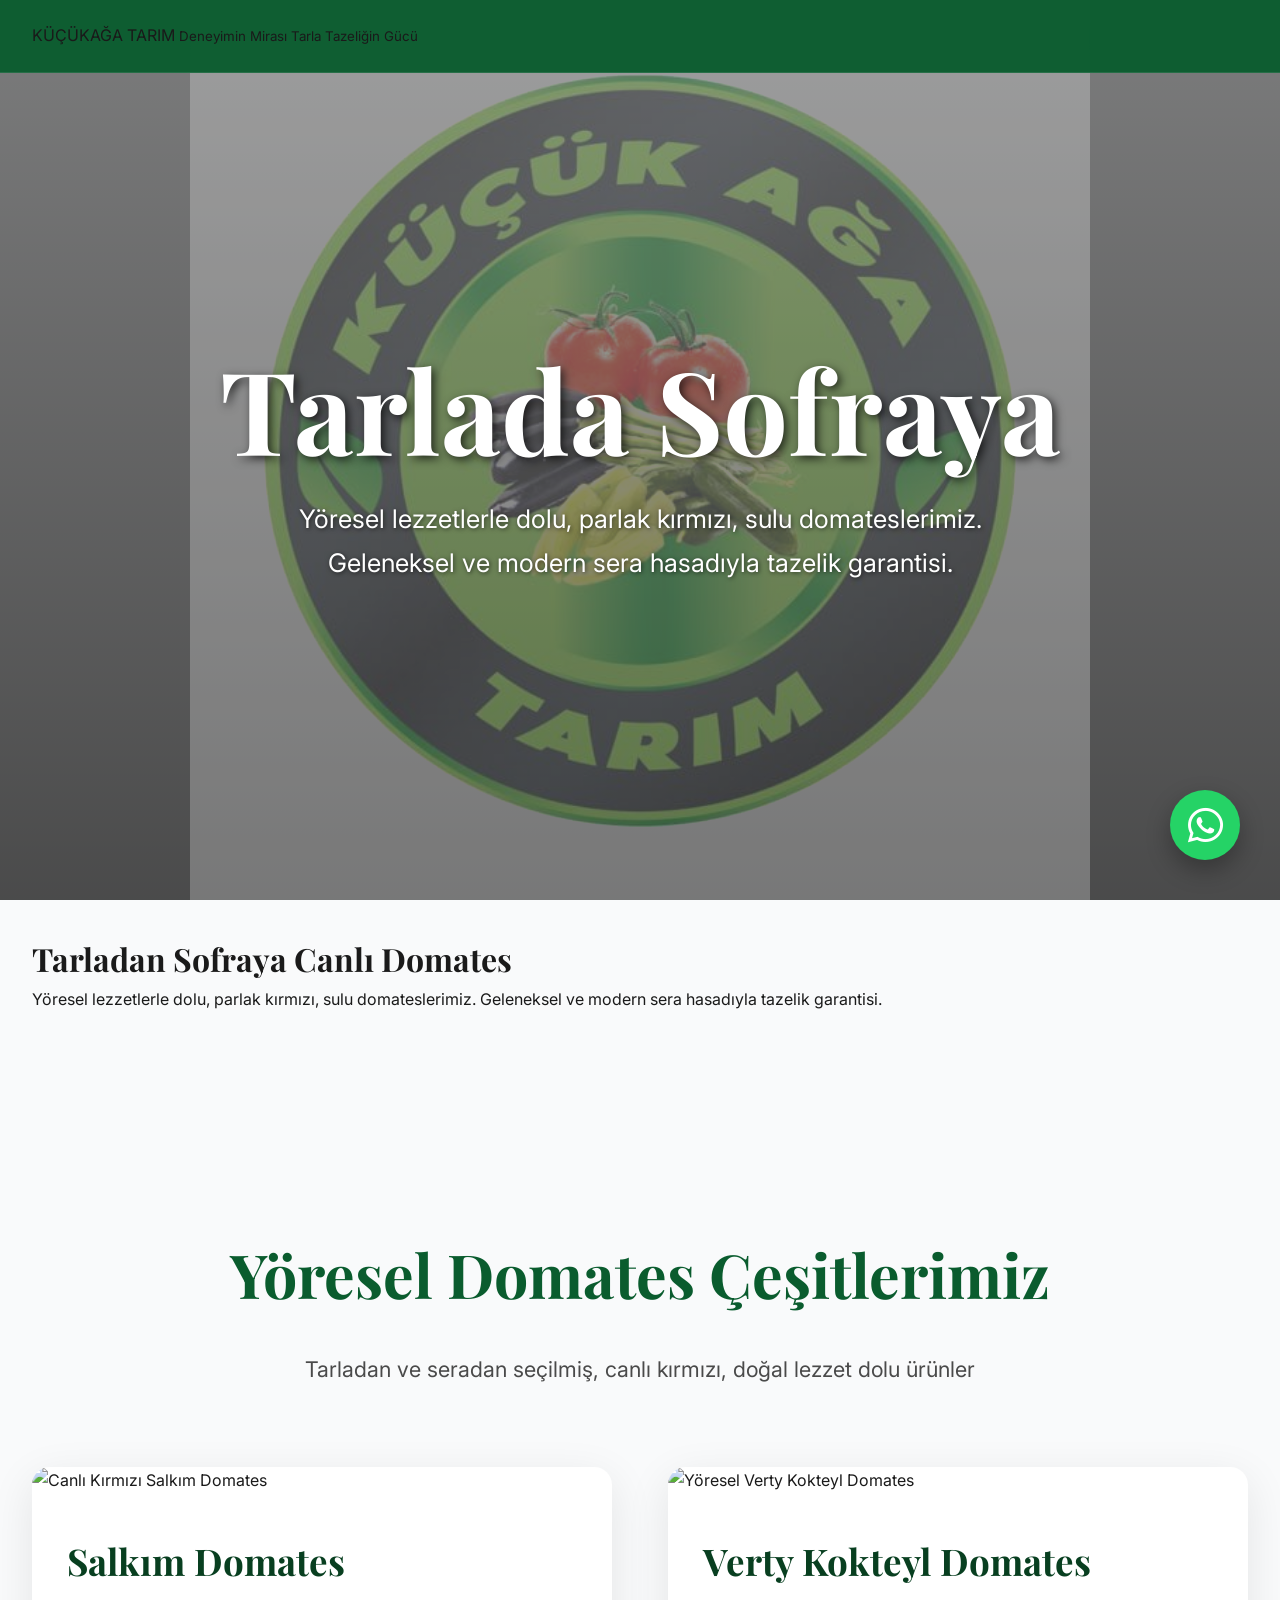
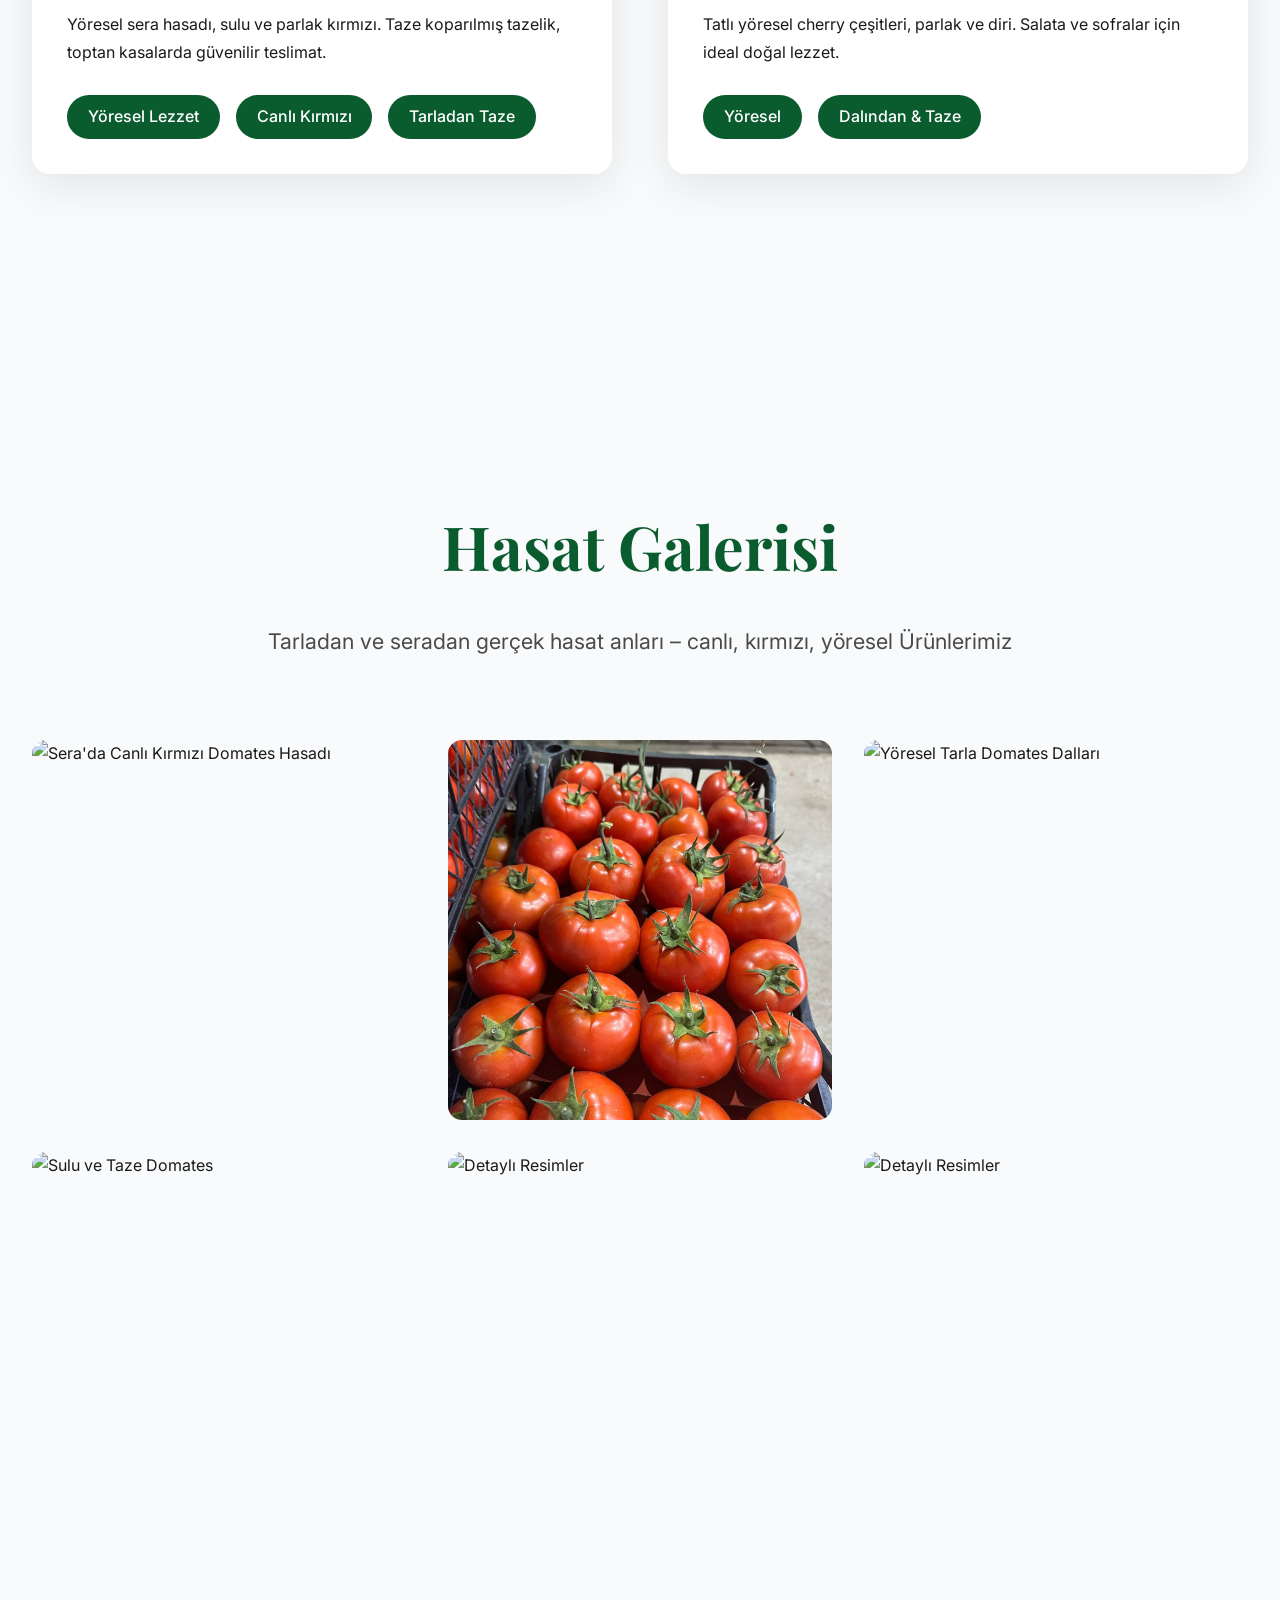
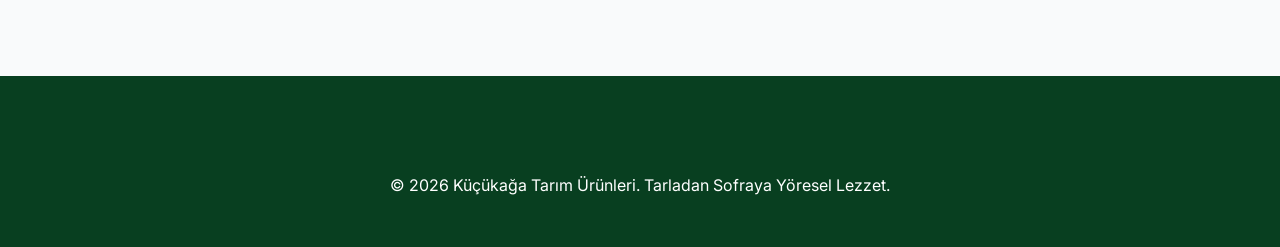
==== index.html @ 5d6b1002 "202603180215" ====
<!doctype html>
<html lang="tr">
<head>
  <meta charset="utf-8" />
  <meta name="viewport" content="width=device-width, initial-scale=1" />
  <title>Küçükağa Tarım | Yöresel Taze Domates & Sera Ürünleri</title>
  <meta name="description" content="Küçükağa Tarım: Tarladan ve seradan taze, canlı kırmızı domatesler. Yöresel lezzet, doğal üretim." />
  
  <meta property="og:title" content="Küçükağa Tarım | Tarladan Sofraya Canlı Domatesler" />
  <meta property="og:description" content="Yöresel sera domatesleri – en taze, en kırmızı, en doğal." />
  <meta property="og:type" content="website" />
  <meta property="og:url" content="https://kucukagatarim.com/" />
  
  <link rel="preconnect" href="https://fonts.googleapis.com">
  <link rel="preconnect" href="https://fonts.gstatic.com" crossorigin>
  <link href="https://fonts.googleapis.com/css2?family=Inter:wght@300;400;500;600;700&family=Playfair+Display:wght@700&display=swap" rel="stylesheet">
  
  <style>.hero {
  position: relative;          /* Logo'yu konumlandırmak için önemli */
  min-height: 80vh;            /* Ekranın büyük kısmını kaplasın */
  background: linear-gradient(rgba(0,0,0,0.4), rgba(0,0,0,0.6)), #f0f0f0; /* Hafif karartma */
  color: white;
  text-align: center;
  display: flex;
  align-items: center;
  justify-content: center;
  overflow: hidden;
}

.hero-bg-logo {
  position: absolute;
  inset: 0;                    /* Tüm alanı kaplasın */
  z-index: 1;                  /* Metnin arkasında kalsın */
}

.hero-bg-logo img {
  width: 100%;
  height: 100%;
  object-fit: contain;         /* Logo bozulmasın, tam sığsın */
  opacity: 0.25;               /* Yarı şeffaf – metin okunsun */
  filter: brightness(1.2) contrast(1.1); /* Hafif canlandırabilirsin */
  pointer-events: none;        /* Tıklanmasın */
}

.hero-content {
  position: relative;          /* Metin logo'nun önünde olsun */
  z-index: 2;                  /* Logo'dan önde */
  max-width: 900px;
  padding: 2rem;
}

.hero h1 {
  font-size: 4.5rem;
  margin-bottom: 1rem;
  text-shadow: 3px 3px 10px rgba(0,0,0,0.7);
  line-height: 1.1;
}

.hero p {
  font-size: 1.6rem;
  max-width: 700px;
  margin: 0 auto;
  text-shadow: 1px 1px 4px rgba(0,0,0,0.6);
}

/* Mobil için küçültme */
@media (max-width: 768px) {
  .hero h1 {
    font-size: 3rem;
  }
  .hero p {
    font-size: 1.3rem;
  }
  .hero-bg-logo img {
    opacity: 0.35;             /* Mobilde biraz daha belirgin olabilir */
  }
}
    :root {
      --primary-green: #0a5c2e;
      --dark-green: #083f20;
      --accent-red: #c62828;
      --text-dark: #1a1a1a;
      --text-light: #4a4a4a;
      --bg-light: #f9fafb;
      --white: #ffffff;
    }
    * { margin:0; padding:0; box-sizing:border-box; }
    body {
      font-family: 'Inter', sans-serif;
      color: var(--text-dark);
      background: var(--bg-light);
      line-height: 1.7;
    }
    h1, h2, h3 { font-family: 'Playfair Display', serif; font-weight: 700; }
    .container { max-width: 1400px; margin: 0 auto; padding: 0 2rem; }

    header {
      position: fixed;
      top: 0; left: 0; right: 0;
      z-index: 1000;
      background: rgba(10,92,46,0.96);
      backdrop-filter: blur(12px);
      padding: 1.4rem 0;
      border-bottom: 1px solid rgba(255,255,255,0.1);
    }
    .header-inner { display: flex; justify-content: space-between; align-items: center; }
    .logo-text { color: white; font-size: 1.9rem; letter-spacing: -0.5px; }
    .logo-text small { display: block; font-size: 0.95rem; opacity: 0.9; margin-top: 0.3rem; }

    .hero {
      position: relative;
      min-height: 100vh;
      background: linear-gradient(rgba(0,0,0,0.5), rgba(0,0,0,0.7)), url('assets/data.png') center/cover no-repeat fixed;
      color: white;
      display: flex;
      align-items: center;
    }
    .hero-content { max-width: 850px; padding: 2rem 0; }
    .hero h1 { font-size: clamp(4.5rem, 9vw, 8rem); line-height: 1.05; margin-bottom: 1.8rem; }
    .hero .lead { font-size: 1.55rem; max-width: 680px; opacity: 0.92; margin-bottom: 3rem; }

    .logo-hero {
      position: absolute;
      top: 15%;
      left: 5%;
      width: 300px;
      z-index: 5;
      transform: rotate(-5deg);
      filter: drop-shadow(0 20px 50px rgba(0,0,0,0.65));
    }
    .logo-hero img { width: 100%; height: auto; border-radius: 50%; border: 6px solid rgba(255,255,255,0.3); }

    section { padding: 11rem 0 9rem; }
    .section-title { text-align: center; font-size: 3.8rem; color: var(--primary-green); margin-bottom: 1.6rem; }
    .section-subtitle { text-align: center; font-size: 1.35rem; color: var(--text-light); max-width: 750px; margin: 0 auto 5rem; }

    .products-grid {
      display: grid;
      grid-template-columns: repeat(auto-fit, minmax(400px, 1fr));
      gap: 3.5rem;
    }
    .product-card {
      background: white;
      border-radius: 18px;
      overflow: hidden;
      box-shadow: 0 12px 45px rgba(0,0,0,0.09);
      transition: all 0.4s ease;
    }
    .product-card:hover { transform: translateY(-14px); box-shadow: 0 28px 70px rgba(10,92,46,0.2); }
    .product-card img { width: 100%; height: 340px; object-fit: cover; }
    .card-content { padding: 2.2rem; }
    .card-content h3 { font-size: 2.3rem; color: var(--dark-green); margin-bottom: 1.2rem; }
    .tags { display: flex; flex-wrap: wrap; gap: 1rem; margin-top: 1.8rem; }
    .tag {
      background: var(--primary-green);
      color: white;
      padding: 0.55rem 1.3rem;
      border-radius: 50px;
      font-size: 1rem;
      font-weight: 500;
    }

    .gallery-grid {
      display: grid;
      grid-template-columns: repeat(auto-fit, minmax(360px, 1fr));
      gap: 2rem;
    }
    .gallery-grid img {
      width: 100%;
      height: 380px;
      object-fit: cover;
      border-radius: 14px;
      transition: transform 0.5s ease;
    }
    .gallery-grid img:hover { transform: scale(1.06); }

    /* WhatsApp Floating Button */
    .whatsapp-float {
      position: fixed;
      width: 70px;
      height: 70px;
      bottom: 40px;
      right: 40px;
      background: #25D366;
      color: #FFF;
      border-radius: 50%;
      text-align: center;
      font-size: 40px;
      box-shadow: 0 10px 25px rgba(0,0,0,0.3);
      z-index: 9999;
      transition: all 0.3s;
      text-decoration: none;
    }
    .whatsapp-float:hover { background: #20b858; transform: scale(1.1); }
    .whatsapp-float i { line-height: 70px; }

    footer {
      background: var(--dark-green);
      color: white;
      padding: 6rem 0 3rem;
      text-align: center;
    }

    @media (max-width: 1024px) {
      .hero h1 { font-size: 5.5rem; }
      .logo-hero { top: 12%; left: 50%; transform: translateX(-50%) rotate(-3deg); width: 240px; }
      .whatsapp-float { width: 60px; height: 60px; bottom: 30px; right: 30px; font-size: 35px; }
      .whatsapp-float i { line-height: 60px; }
    }
  </style>
  <link rel="stylesheet" href="https://cdnjs.cloudflare.com/ajax/libs/font-awesome/6.5.0/css/all.min.css" />
</head>
<body>

  <header>
    <div class="container header-inner">
      <div class="logo.jpeg">
        KÜÇÜKAĞA TARIM
        <small>Deneyimin Mirası Tarla Tazeliğin Gücü</small>
      </div>
    </div>
  </header>

  <main>
    <section class="hero">
      
       <div class="hero-bg-logo">
    <img src="logo.jpeg" alt="Küçük Ağa Tarım Logo Arka Plan">
  </div>

  <div class="hero-content container">
<h1>Tarlada Sofraya </h1>
    <p>Yöresel lezzetlerle dolu, parlak kırmızı, sulu domateslerimiz. Geleneksel ve modern sera hasadıyla tazelik garantisi.</p>
  </div>
</section>
      <div class="container">
        <div class="hero-content">
          <h1>Tarladan Sofraya Canlı Domates</h1>
          <p class="lead">Yöresel lezzetlerle dolu, parlak kırmızı, sulu domateslerimiz. Geleneksel ve modern sera hasadıyla tazelik garantisi.</p>
        </div>
      </div>
    </section>

    <section id="urunler">
      <div class="container">
        <h2 class="section-title">Yöresel Domates Çeşitlerimiz</h2>
        <p class="section-subtitle">Tarladan ve seradan seçilmiş, canlı kırmızı, doğal lezzet dolu ürünler</p>

        <div class="products-grid">
          <div class="product-card">
            <img src="ssalkım.png" alt="Canlı Kırmızı Salkım Domates">
            <div class="card-content">
              <h3>Salkım Domates</h3>
              <p>Yöresel sera hasadı, sulu ve parlak kırmızı. Taze koparılmış tazelik, toptan kasalarda güvenilir teslimat.</p>
              <div class="tags">
                <span class="tag">Yöresel Lezzet</span>
                <span class="tag">Canlı Kırmızı</span>
                <span class="tag">Tarladan Taze</span>
              </div>
            </div>
          </div>

          <div class="product-card">
            <img src="verti.png" alt="Yöresel Verty Kokteyl Domates">
            <div class="card-content">
              <h3>Verty Kokteyl Domates</h3>
              <p>Tatlı yöresel cherry çeşitleri, parlak ve diri. Salata ve sofralar için ideal doğal lezzet.</p>
              <div class="tags">
                <span class="tag"> Yöresel</span>
                <span class="tag"> Dalından & Taze</span>
              </div>
            </div>
          </div>
        </div>
      </div>
    </section>
    <section id="galeri">
      <div class="container">
        <h2 class="section-title">Hasat Galerisi</h2>
        <p class="section-subtitle">Tarladan ve seradan gerçek hasat anları – canlı, kırmızı, yöresel Ürünlerimiz</p>

        <div class="gallery-grid">
          <img src="salkım.png" alt="Sera'da Canlı Kırmızı Domates Hasadı" loading="lazy">
          <img src="biff.jpeg" alt="Parlak Kırmızı Domates Yakın Çekim" loading="lazy">
          <img src="sbiber.png" alt="Yöresel Tarla Domates Dalları" loading="lazy">
          <img src="tsalkım.png" alt="Sulu ve Taze Domates" loading="lazy">
		<img src="data.png" alt= " Detaylı Resimler " loading="lazy"> 
		<img src="bif.png" alt= " Detaylı Resimler " loading="lazy"> 	
        </div>
      </div>
    </section>
  </main>

  <footer>
    <div class="container">
      <p>© <span id="year"></span> Küçükağa Tarım Ürünleri. Tarladan Sofraya Yöresel Lezzet.</p>
    </div>
  </footer>

  <!-- WhatsApp Floating Button - Tek iletişim yolu -->
  <a href="https://wa.me/905422525226" class="whatsapp-float" target="_blank" aria-label="WhatsApp ile iletişime geçin">
    <i class="fab fa-whatsapp"></i>
  </a>

  <script>
    document.getElementById("year").textContent = new Date().getFullYear();
  </script>
</body>
</html>
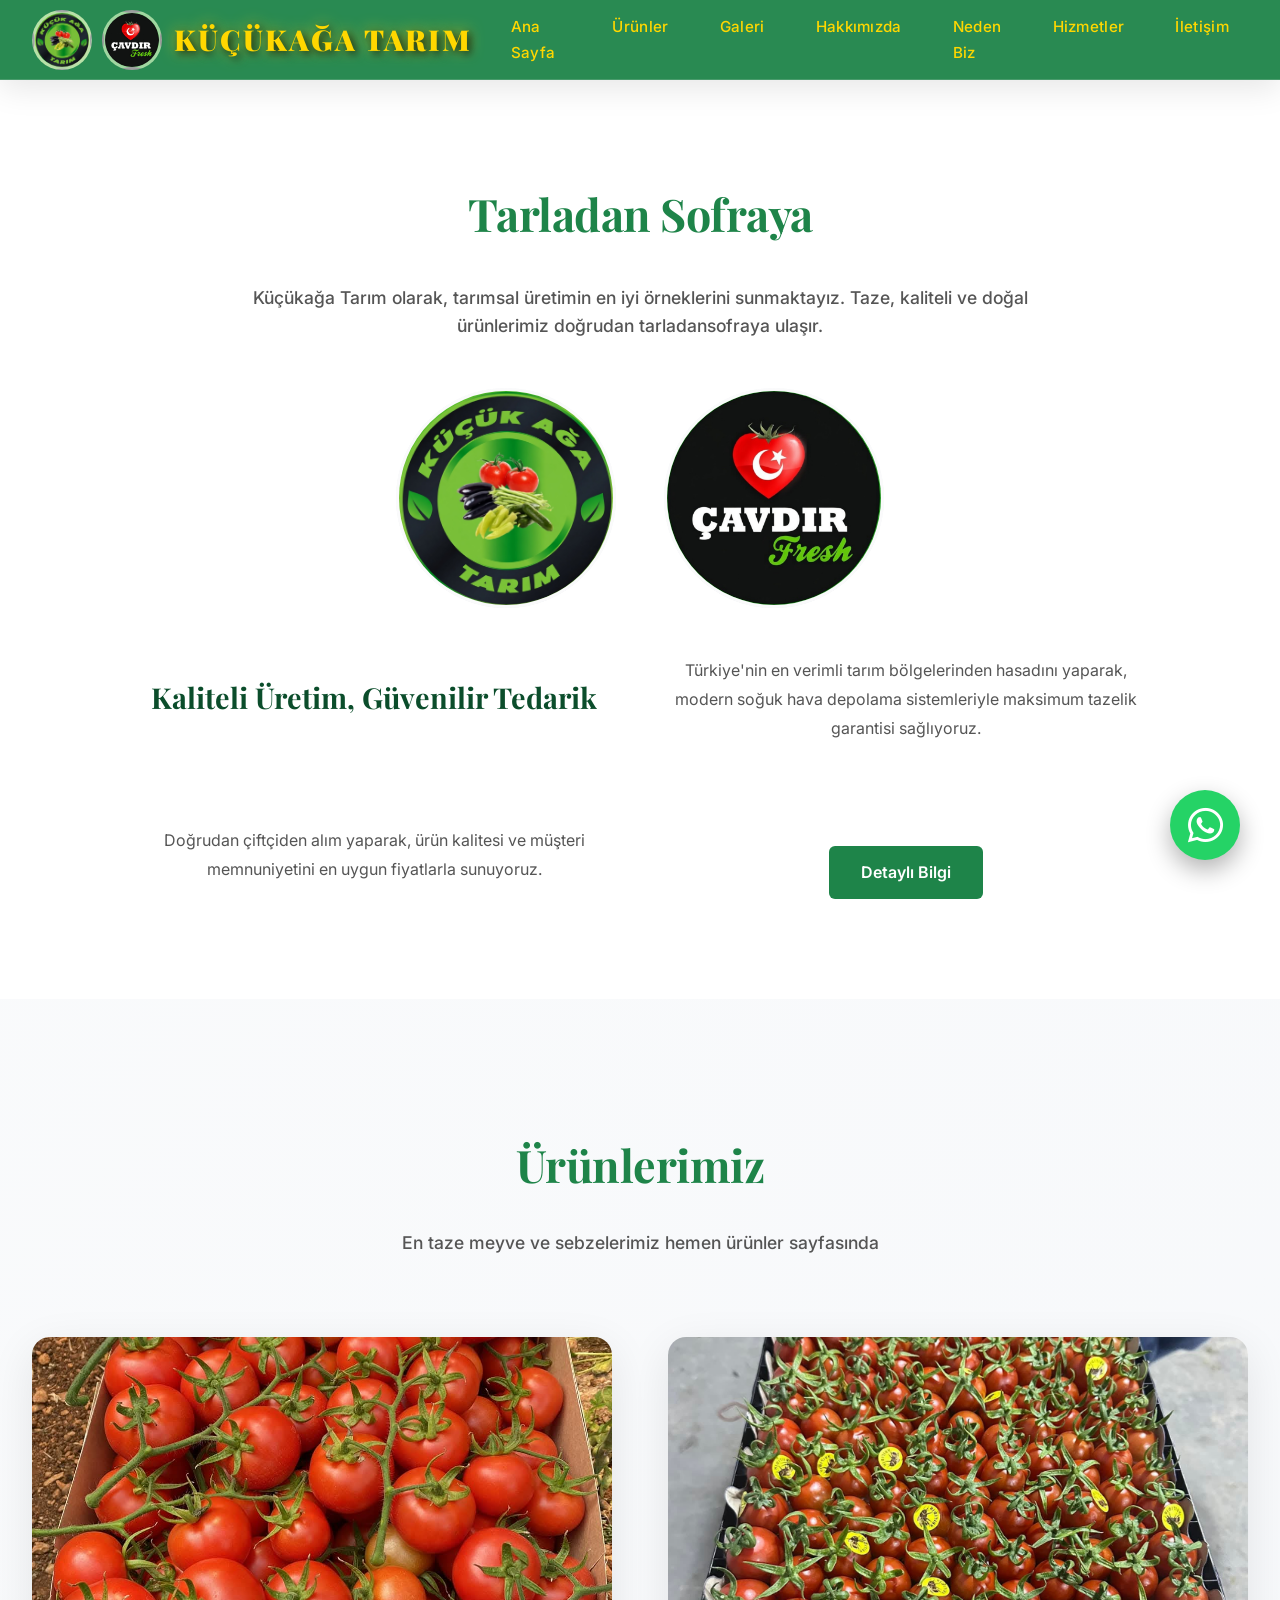
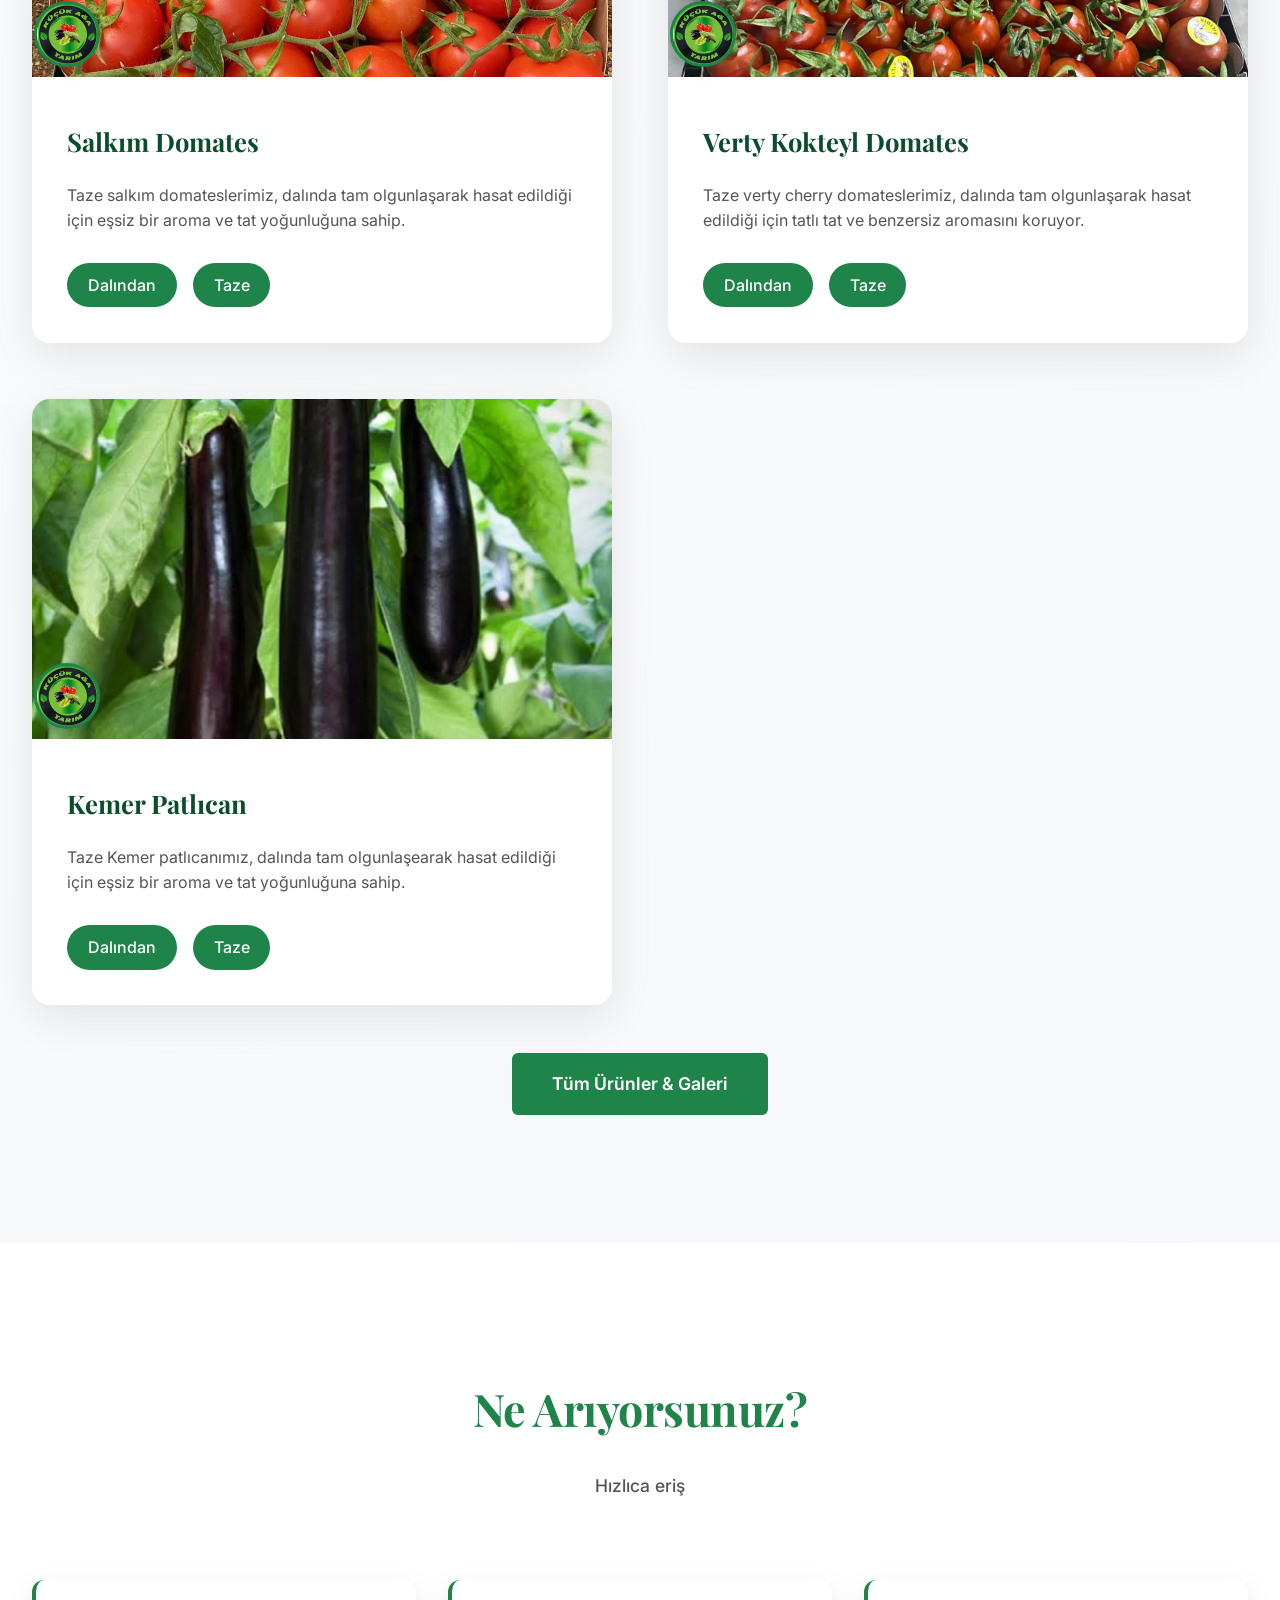
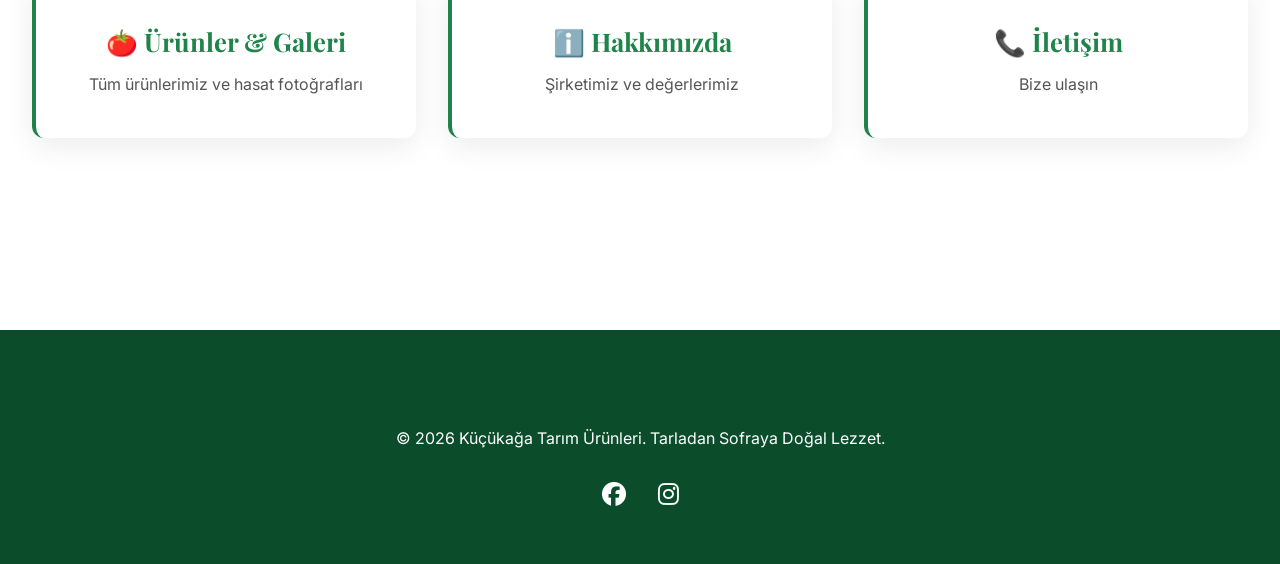
==== commit cb3c9b09: "Sitenin güncel halini yükle (bilgisayardaki C:\repo\kucukaga) Co-Authored-By: Claude Opus 5.5 <norep" ====
--- a/index.html
+++ b/index.html
@@ -1,309 +1,1290 @@
-<!doctype html>
-<html lang="tr">
-<head>
-  <meta charset="utf-8" />
-  <meta name="viewport" content="width=device-width, initial-scale=1" />
-  <title>Küçükağa Tarım | Yöresel Taze Domates & Sera Ürünleri</title>
-  <meta name="description" content="Küçükağa Tarım: Tarladan ve seradan taze, canlı kırmızı domatesler. Yöresel lezzet, doğal üretim." />
-  
-  <meta property="og:title" content="Küçükağa Tarım | Tarladan Sofraya Canlı Domatesler" />
-  <meta property="og:description" content="Yöresel sera domatesleri – en taze, en kırmızı, en doğal." />
-  <meta property="og:type" content="website" />
-  <meta property="og:url" content="https://kucukagatarim.com/" />
-  
-  <link rel="preconnect" href="https://fonts.googleapis.com">
-  <link rel="preconnect" href="https://fonts.gstatic.com" crossorigin>
-  <link href="https://fonts.googleapis.com/css2?family=Inter:wght@300;400;500;600;700&family=Playfair+Display:wght@700&display=swap" rel="stylesheet">
-  
-  <style>.hero {
-  position: relative;          /* Logo'yu konumlandırmak için önemli */
-  min-height: 80vh;            /* Ekranın büyük kısmını kaplasın */
-  background: linear-gradient(rgba(0,0,0,0.4), rgba(0,0,0,0.6)), #f0f0f0; /* Hafif karartma */
-  color: white;
-  text-align: center;
-  display: flex;
-  align-items: center;
-  justify-content: center;
-  overflow: hidden;
-}
-
-.hero-bg-logo {
-  position: absolute;
-  inset: 0;                    /* Tüm alanı kaplasın */
-  z-index: 1;                  /* Metnin arkasında kalsın */
-}
-
-.hero-bg-logo img {
-  width: 100%;
-  height: 100%;
-  object-fit: contain;         /* Logo bozulmasın, tam sığsın */
-  opacity: 0.25;               /* Yarı şeffaf – metin okunsun */
-  filter: brightness(1.2) contrast(1.1); /* Hafif canlandırabilirsin */
-  pointer-events: none;        /* Tıklanmasın */
-}
-
-.hero-content {
-  position: relative;          /* Metin logo'nun önünde olsun */
-  z-index: 2;                  /* Logo'dan önde */
-  max-width: 900px;
-  padding: 2rem;
-}
-
-.hero h1 {
-  font-size: 4.5rem;
-  margin-bottom: 1rem;
-  text-shadow: 3px 3px 10px rgba(0,0,0,0.7);
-  line-height: 1.1;
-}
-
-.hero p {
-  font-size: 1.6rem;
-  max-width: 700px;
-  margin: 0 auto;
-  text-shadow: 1px 1px 4px rgba(0,0,0,0.6);
-}
-
-/* Mobil için küçültme */
-@media (max-width: 768px) {
-  .hero h1 {
-    font-size: 3rem;
-  }
-  .hero p {
-    font-size: 1.3rem;
-  }
-  .hero-bg-logo img {
-    opacity: 0.35;             /* Mobilde biraz daha belirgin olabilir */
-  }
-}
-    :root {
-      --primary-green: #0a5c2e;
-      --dark-green: #083f20;
-      --accent-red: #c62828;
-      --text-dark: #1a1a1a;
-      --text-light: #4a4a4a;
-      --bg-light: #f9fafb;
-      --white: #ffffff;
-    }
-    * { margin:0; padding:0; box-sizing:border-box; }
-    body {
-      font-family: 'Inter', sans-serif;
-      color: var(--text-dark);
-      background: var(--bg-light);
-      line-height: 1.7;
-    }
-    h1, h2, h3 { font-family: 'Playfair Display', serif; font-weight: 700; }
-    .container { max-width: 1400px; margin: 0 auto; padding: 0 2rem; }
-
-    header {
-      position: fixed;
-      top: 0; left: 0; right: 0;
-      z-index: 1000;
-      background: rgba(10,92,46,0.96);
-      backdrop-filter: blur(12px);
-      padding: 1.4rem 0;
-      border-bottom: 1px solid rgba(255,255,255,0.1);
-    }
-    .header-inner { display: flex; justify-content: space-between; align-items: center; }
-    .logo-text { color: white; font-size: 1.9rem; letter-spacing: -0.5px; }
-    .logo-text small { display: block; font-size: 0.95rem; opacity: 0.9; margin-top: 0.3rem; }
-
-    .hero {
-      position: relative;
-      min-height: 100vh;
-      background: linear-gradient(rgba(0,0,0,0.5), rgba(0,0,0,0.7)), url('assets/data.png') center/cover no-repeat fixed;
-      color: white;
-      display: flex;
-      align-items: center;
-    }
-    .hero-content { max-width: 850px; padding: 2rem 0; }
-    .hero h1 { font-size: clamp(4.5rem, 9vw, 8rem); line-height: 1.05; margin-bottom: 1.8rem; }
-    .hero .lead { font-size: 1.55rem; max-width: 680px; opacity: 0.92; margin-bottom: 3rem; }
-
-    .logo-hero {
-      position: absolute;
-      top: 15%;
-      left: 5%;
-      width: 300px;
-      z-index: 5;
-      transform: rotate(-5deg);
-      filter: drop-shadow(0 20px 50px rgba(0,0,0,0.65));
-    }
-    .logo-hero img { width: 100%; height: auto; border-radius: 50%; border: 6px solid rgba(255,255,255,0.3); }
-
-    section { padding: 11rem 0 9rem; }
-    .section-title { text-align: center; font-size: 3.8rem; color: var(--primary-green); margin-bottom: 1.6rem; }
-    .section-subtitle { text-align: center; font-size: 1.35rem; color: var(--text-light); max-width: 750px; margin: 0 auto 5rem; }
-
-    .products-grid {
-      display: grid;
-      grid-template-columns: repeat(auto-fit, minmax(400px, 1fr));
-      gap: 3.5rem;
-    }
-    .product-card {
-      background: white;
-      border-radius: 18px;
-      overflow: hidden;
-      box-shadow: 0 12px 45px rgba(0,0,0,0.09);
-      transition: all 0.4s ease;
-    }
-    .product-card:hover { transform: translateY(-14px); box-shadow: 0 28px 70px rgba(10,92,46,0.2); }
-    .product-card img { width: 100%; height: 340px; object-fit: cover; }
-    .card-content { padding: 2.2rem; }
-    .card-content h3 { font-size: 2.3rem; color: var(--dark-green); margin-bottom: 1.2rem; }
-    .tags { display: flex; flex-wrap: wrap; gap: 1rem; margin-top: 1.8rem; }
-    .tag {
-      background: var(--primary-green);
-      color: white;
-      padding: 0.55rem 1.3rem;
-      border-radius: 50px;
-      font-size: 1rem;
-      font-weight: 500;
-    }
-
-    .gallery-grid {
-      display: grid;
-      grid-template-columns: repeat(auto-fit, minmax(360px, 1fr));
-      gap: 2rem;
-    }
-    .gallery-grid img {
-      width: 100%;
-      height: 380px;
-      object-fit: cover;
-      border-radius: 14px;
-      transition: transform 0.5s ease;
-    }
-    .gallery-grid img:hover { transform: scale(1.06); }
-
-    /* WhatsApp Floating Button */
-    .whatsapp-float {
-      position: fixed;
-      width: 70px;
-      height: 70px;
-      bottom: 40px;
-      right: 40px;
-      background: #25D366;
-      color: #FFF;
-      border-radius: 50%;
-      text-align: center;
-      font-size: 40px;
-      box-shadow: 0 10px 25px rgba(0,0,0,0.3);
-      z-index: 9999;
-      transition: all 0.3s;
-      text-decoration: none;
-    }
-    .whatsapp-float:hover { background: #20b858; transform: scale(1.1); }
-    .whatsapp-float i { line-height: 70px; }
-
-    footer {
-      background: var(--dark-green);
-      color: white;
-      padding: 6rem 0 3rem;
-      text-align: center;
-    }
-
-    @media (max-width: 1024px) {
-      .hero h1 { font-size: 5.5rem; }
-      .logo-hero { top: 12%; left: 50%; transform: translateX(-50%) rotate(-3deg); width: 240px; }
-      .whatsapp-float { width: 60px; height: 60px; bottom: 30px; right: 30px; font-size: 35px; }
-      .whatsapp-float i { line-height: 60px; }
-    }
-  </style>
-  <link rel="stylesheet" href="https://cdnjs.cloudflare.com/ajax/libs/font-awesome/6.5.0/css/all.min.css" />
-</head>
-<body>
-
-  <header>
-    <div class="container header-inner">
-      <div class="logo.jpeg">
-        KÜÇÜKAĞA TARIM
-        <small>Deneyimin Mirası Tarla Tazeliğin Gücü</small>
-      </div>
-    </div>
-  </header>
-
-  <main>
-    <section class="hero">
-      
-       <div class="hero-bg-logo">
-    <img src="logo.jpeg" alt="Küçük Ağa Tarım Logo Arka Plan">
-  </div>
-
-  <div class="hero-content container">
-<h1>Tarlada Sofraya </h1>
-    <p>Yöresel lezzetlerle dolu, parlak kırmızı, sulu domateslerimiz. Geleneksel ve modern sera hasadıyla tazelik garantisi.</p>
-  </div>
-</section>
-      <div class="container">
-        <div class="hero-content">
-          <h1>Tarladan Sofraya Canlı Domates</h1>
-          <p class="lead">Yöresel lezzetlerle dolu, parlak kırmızı, sulu domateslerimiz. Geleneksel ve modern sera hasadıyla tazelik garantisi.</p>
-        </div>
-      </div>
-    </section>
-
-    <section id="urunler">
-      <div class="container">
-        <h2 class="section-title">Yöresel Domates Çeşitlerimiz</h2>
-        <p class="section-subtitle">Tarladan ve seradan seçilmiş, canlı kırmızı, doğal lezzet dolu ürünler</p>
-
-        <div class="products-grid">
-          <div class="product-card">
-            <img src="ssalkım.png" alt="Canlı Kırmızı Salkım Domates">
-            <div class="card-content">
-              <h3>Salkım Domates</h3>
-              <p>Yöresel sera hasadı, sulu ve parlak kırmızı. Taze koparılmış tazelik, toptan kasalarda güvenilir teslimat.</p>
-              <div class="tags">
-                <span class="tag">Yöresel Lezzet</span>
-                <span class="tag">Canlı Kırmızı</span>
-                <span class="tag">Tarladan Taze</span>
-              </div>
-            </div>
-          </div>
-
-          <div class="product-card">
-            <img src="verti.png" alt="Yöresel Verty Kokteyl Domates">
-            <div class="card-content">
-              <h3>Verty Kokteyl Domates</h3>
-              <p>Tatlı yöresel cherry çeşitleri, parlak ve diri. Salata ve sofralar için ideal doğal lezzet.</p>
-              <div class="tags">
-                <span class="tag"> Yöresel</span>
-                <span class="tag"> Dalından & Taze</span>
-              </div>
-            </div>
-          </div>
-        </div>
-      </div>
-    </section>
-    <section id="galeri">
-      <div class="container">
-        <h2 class="section-title">Hasat Galerisi</h2>
-        <p class="section-subtitle">Tarladan ve seradan gerçek hasat anları – canlı, kırmızı, yöresel Ürünlerimiz</p>
-
-        <div class="gallery-grid">
-          <img src="salkım.png" alt="Sera'da Canlı Kırmızı Domates Hasadı" loading="lazy">
-          <img src="biff.jpeg" alt="Parlak Kırmızı Domates Yakın Çekim" loading="lazy">
-          <img src="sbiber.png" alt="Yöresel Tarla Domates Dalları" loading="lazy">
-          <img src="tsalkım.png" alt="Sulu ve Taze Domates" loading="lazy">
-		<img src="data.png" alt= " Detaylı Resimler " loading="lazy"> 
-		<img src="bif.png" alt= " Detaylı Resimler " loading="lazy"> 	
-        </div>
-      </div>
-    </section>
-  </main>
-
-  <footer>
-    <div class="container">
-      <p>© <span id="year"></span> Küçükağa Tarım Ürünleri. Tarladan Sofraya Yöresel Lezzet.</p>
-    </div>
-  </footer>
-
-  <!-- WhatsApp Floating Button - Tek iletişim yolu -->
-  <a href="https://wa.me/905422525226" class="whatsapp-float" target="_blank" aria-label="WhatsApp ile iletişime geçin">
-    <i class="fab fa-whatsapp"></i>
-  </a>
-
-  <script>
-    document.getElementById("year").textContent = new Date().getFullYear();
-  </script>
-</body>
+<!doctype html>
+<html lang="tr">
+<head>
+  <meta charset="utf-8" />
+  <meta name="viewport" content="width=device-width, initial-scale=1" />
+  <title>Küçükağa Tarım | Yöresel Taze Domates & Sera Ürünleri</title>
+  <meta name="description" content="Küçükağa Tarım: Tarladan ve seradan taze, canlı kırmızı domatesler. Yöresel lezzet, doğal üretim." />
+  
+  <meta property="og:title" content="Küçükağa Tarım | Tarladan Sofraya Canlı Domatesler" />
+  <meta property="og:description" content="Yöresel sera domatesleri – en taze, en kırmızı, en doğal." />
+  <meta property="og:type" content="website" />
+  <meta property="og:url" content="https://kucukagatarim.com/" />
+  <link rel="canonical" href="https://kucukagatarim.com/" />
+  <link rel="icon" href="logo.ico" type="image/x-icon">
+  <link rel="icon" href="logo.png" type="image/png" sizes="192x192">
+  <link rel="icon" href="logo.png" type="image/png" sizes="any">
+  <link rel="shortcut icon" href="logo.ico" type="image/x-icon">
+  <link rel="apple-touch-icon" href="logo.png">
+  <meta name="msapplication-TileImage" content="logo.png">
+  <meta name="theme-color" content="#1e8449">
+  <meta http-equiv="Content-Security-Policy" content="upgrade-insecure-requests" />
+  
+  <script type="application/ld+json">
+  {
+    "@context": "https://schema.org",
+    "@type": "Organization",
+    "name": "Küçükağa Tarım",
+    "url": "https://kucukagatarim.com/",
+    "logo": "https://kucukagatarim.com/logo.jpeg",
+    "description": "Tarladan sofraya yöresel taze domates ve sera ürünleri",
+    "contact": {
+      "@type": "ContactPoint",
+      "telephone": "+90-542-252-52-26",
+      "contactType": "Customer Service"
+    }
+  }
+  </script>
+  
+  <link rel="preconnect" href="https://fonts.googleapis.com">
+  <link rel="preconnect" href="https://fonts.gstatic.com" crossorigin>
+  <link href="https://fonts.googleapis.com/css2?family=Inter:wght@300;400;500;600;700&family=Playfair+Display:wght@700&display=swap" rel="stylesheet">
+  <link rel="stylesheet" href="https://cdnjs.cloudflare.com/ajax/libs/font-awesome/6.4.0/css/all.min.css">
+  
+  <style>.hero {
+  position: relative;          /* Logo'yu konumlandırmak için önemli */
+  min-height: 80vh;            /* Ekranın büyük kısmını kaplasın */
+  background: linear-gradient(rgba(0,0,0,0.4), rgba(0,0,0,0.6)), #f0f0f0; /* Hafif karartma */
+  color: white;
+  text-align: center;
+  display: flex;
+  align-items: center;
+  justify-content: center;
+  overflow: hidden;
+}
+
+
+
+.hero h1 {
+  font-size: 4.5rem;
+  margin-bottom: 1rem;
+  text-shadow: 3px 3px 10px rgba(0,0,0,0.7);
+  line-height: 1.1;
+}
+
+.hero p {
+  font-size: 1.6rem;
+  max-width: 700px;
+  margin: 0 auto;
+  text-shadow: 1px 1px 4px rgba(0,0,0,0.6);
+}
+
+/* Mobil için küçültme */
+@media (max-width: 768px) {
+  .hero h1 {
+    font-size: 2.2rem;
+  }
+  .hero p {
+    font-size: 1rem;
+  }
+  .hero-bg-logo img {
+    opacity: 0.35;
+  }
+}
+    :root {
+      --primary-green: #1e8449;
+      --dark-green: #0b4d2b;
+      --accent-red: #d32f2f;
+      --accent-orange: #e67e22;
+      --text-dark: #1a1a1a;
+      --text-light: #555555;
+      --bg-light: #fafbfc;
+      --bg-secondary: #f5f7fa;
+      --white: #ffffff;
+      --border-color: #e0e7ff;
+      --shadow-sm: 0 2px 8px rgba(0,0,0,0.08);
+      --shadow-md: 0 4px 16px rgba(0,0,0,0.1);
+      --transition: all 0.3s cubic-bezier(0.4, 0, 0.2, 1);
+    }
+    * { margin:0; padding:0; box-sizing:border-box; }
+    html, body { width: 100%; max-width: 100%; overflow-x: hidden; }
+    body {
+      font-family: 'Inter', sans-serif;
+      color: var(--text-dark);
+      background: linear-gradient(135deg, #fafbfc 0%, #f5f7fa 100%);
+      line-height: 1.7;
+      padding-top: 80px;
+      font-size: 16px;
+    }
+    h1, h2, h3 { font-family: 'Playfair Display', serif; font-weight: 700; }
+    p { font-size: 1rem; line-height: 1.6; }
+    .container { max-width: 1400px; margin: 0 auto; padding: 0 2rem; width: 100%; }
+
+    header {
+      position: fixed;
+      top: 0; left: 0; right: 0;
+      z-index: 1000;
+      background: rgba(30, 132, 73, 0.95);
+      backdrop-filter: blur(20px) saturate(180%);
+      padding: 0.5rem 0;
+      border-bottom: 1px solid rgba(255,255,255,0.15);
+      box-shadow: 0 8px 32px rgba(0,0,0,0.1);
+      height: 80px;
+      display: flex;
+      align-items: center;
+    }
+    .header-inner { 
+      display: flex; 
+      justify-content: space-between;
+      align-items: center;
+      gap: 1.2rem;
+      flex-direction: row;
+      flex-wrap: nowrap;
+      position: relative;
+    }
+    .header-top {
+      display: flex;
+      align-items: center;
+      gap: 2rem;
+      width: 100%;
+    }
+    .logos-container {
+      display: flex;
+      align-items: center;
+      gap: 0.8rem;
+    }
+    .logo-text { 
+      color: white; 
+      font-size: 1.9rem; 
+      letter-spacing: -0.5px;
+      display: flex;
+      align-items: center;
+      gap: 1rem;
+    }
+    .header-logo {
+      width: 60px;
+      height: 60px;
+      border-radius: 50%;
+      border: 3px solid rgba(250,251,252,0.6);
+      background-size: cover;
+      background-position: center;
+      flex-shrink: 0;
+      background-color: #fafbfc;
+      padding: 3px;
+      margin: 0;
+      overflow: hidden;
+    }
+    .logo-text-content { display: flex; flex-direction: column; }
+    .logo-text small { display: block; font-size: 0.9rem; opacity: 0.92; margin-top: 0.35rem; font-weight: 500; letter-spacing: 0.3px; }
+    .header-tagline { color: white; font-size: 1.8rem; font-weight: 700; letter-spacing: 0.5px; flex: 1; text-align: center; }
+
+    .cavdir-logo { display: none; }
+    .cavdir-text { display: none; }
+
+    .nav-menu {
+      display: flex;
+      gap: 0.8rem;
+      list-style: none;
+      justify-content: flex-end;
+      margin: 0;
+      background: transparent;
+      padding: 0;
+      position: fixed;
+      left: -100%;
+      top: 70px;
+      width: 70%;
+      max-width: 280px;
+      max-height: 80vh;
+      flex-direction: column; 
+      transition: left 0.3s ease;
+      z-index: 999;
+      box-shadow: 2px 0 15px rgba(0, 0, 0, 0.3);
+      overflow-y: auto;
+      background: rgba(10, 92, 46, 0.98);
+      backdrop-filter: blur(12px);
+      padding-top: 0.5rem;
+      gap: 0;
+    }
+    .nav-menu.open {
+      left: 0;
+    }
+    .menu-backdrop {
+      position: fixed;
+      top: 0;
+      left: 0;
+      right: 0;
+      bottom: 0;
+      background: rgba(0, 0, 0, 0);
+      opacity: 0;
+      visibility: hidden;
+      transition: opacity 0.3s ease, visibility 0.3s ease;
+      z-index: 998;
+      pointer-events: none;
+    }
+    .menu-backdrop.active {
+      background: rgba(0, 0, 0, 0.5);
+      opacity: 1;
+      visibility: visible;
+      pointer-events: auto;
+    }
+    .nav-menu a {
+      color: #FFD700;
+      text-decoration: none;
+      font-size: 0.95rem;
+      font-weight: 500;
+      transition: all 0.3s ease;
+      padding: 0.5rem 1.2rem;
+      border-radius: 6px;
+      display: block;
+      margin: 0;
+      letter-spacing: 0.3px;
+      border-left: none;
+    }
+    .nav-menu a:hover {
+      background: rgba(255, 215, 0, 0.2);
+      border-left: none;
+      padding-left: 1.2rem;
+      color: white;
+    }
+    .menu-toggle {
+      position: fixed;
+      top: 10px;
+      left: 10px;
+      width: 38px;
+      height: 38px;
+      background: #1e8449;
+      border: 2px solid #FFD700;
+      border-radius: 5px;
+      color: #FFD700;
+      font-size: 20px;
+      cursor: pointer;
+      z-index: 3000;
+      display: none;
+      align-items: center;
+      justify-content: center;
+      transition: all 0.3s ease;
+    }
+    .menu-toggle:hover {
+      transform: scale(1.1);
+      background: #0b4d2b;
+    }
+
+    .header-inner > div:last-child {
+      position: relative;
+      display: flex;
+      align-items: center;
+      gap: 1rem;
+    }
+
+
+
+    .cavdir-logo {
+      display: flex;
+      align-items: center;
+      flex-shrink: 0;
+      margin-left: auto;
+      margin-right: 2rem;
+      gap: 0.8rem;
+    }
+    .cavdir-logo img {
+      height: 75px;
+      width: 75px;
+      border-radius: 50%;
+      box-shadow: 0 2px 10px rgba(0,0,0,0.2);
+      overflow: hidden;
+      object-fit: cover;
+    }
+    .cavdir-text {
+      color: white;
+      font-size: 1.2rem;
+      font-weight: 600;
+      letter-spacing: 0.5px;
+      text-transform: uppercase;
+    }
+
+    .hero {
+      position: relative;
+      min-height: 40vh;
+      background: linear-gradient(rgba(0,0,0,0.3), rgba(0,0,0,0.4)), url('assets/data.png') center/cover no-repeat fixed;
+      color: white;
+      display: flex;
+      align-items: center;
+      justify-content: center;
+    }
+    .hero-content { max-width: 850px; padding: 2rem; display: flex; align-items: center; gap: 3rem; position: relative; z-index: 2; text-align: center; }
+    .hero h1 { font-size: clamp(2.5rem, 5vw, 4.5rem); line-height: 1.05; margin-bottom: 0; font-weight: 800; letter-spacing: -1px; white-space: normal; color: #000; text-shadow: 3px 3px 12px rgba(255,255,255,0.5); display: none; }
+    .hero .lead { display: none; }
+
+    .logo-hero {
+      position: absolute;
+      top: 15%;
+      left: 5%;
+      width: 150px;
+      height: 150px;
+      z-index: 5;
+      transform: rotate(-5deg);
+      filter: drop-shadow(0 20px 50px rgba(0,0,0,0.65));
+      border-radius: 50%;
+      overflow: hidden;
+    }
+    .logo-hero img { width: 100%; height: 100%; border-radius: 50%; border: 6px solid rgba(255,255,255,0.3); overflow: hidden; object-fit: cover; }
+
+    .hero-bg-logo {
+      position: absolute;
+      inset: 0;
+      z-index: 1;
+    }
+    .hero-bg-logo img {
+      width: 100%;
+      height: 100%;
+      object-fit: contain;
+      opacity: 0.85;
+      filter: brightness(1.15) contrast(1.2) saturate(0.95);
+      pointer-events: none;
+    }
+
+    section { padding: 6rem 0 5rem; }
+    .section-title { text-align: center; font-size: 2.8rem; color: var(--primary-green); margin-bottom: 1.6rem; font-weight: 700; letter-spacing: -0.5px; }
+    .section-subtitle { text-align: center; font-size: 1.1rem; color: var(--text-light); max-width: 750px; margin: 0 auto 5rem; font-weight: 500; line-height: 1.6; }
+
+    .products-grid {
+      display: grid;
+      grid-template-columns: repeat(auto-fit, minmax(400px, 1fr));
+      gap: 3.5rem;
+    }
+    .product-card {
+      background: white;
+      border-radius: 18px;
+      overflow: hidden;
+      box-shadow: 0 12px 45px rgba(0,0,0,0.09);
+      transition: all 0.4s ease;
+      position: relative;
+    }
+    .product-card::after {
+      content: '';
+      position: absolute;
+      top: 49%;
+      left: 2px;
+      width: 60px;
+      height: 60px;
+      background-image: url('logo.jpeg');
+      background-size: contain;
+      background-repeat: no-repeat;
+      background-position: center;
+      background-color: rgba(255,255,255,0.95);
+      opacity: 1;
+      border-radius: 50%;
+      border: 3px solid var(--primary-green);
+      z-index: 10;
+      transform: translateY(-50%);
+      box-shadow: 0 4px 12px rgba(10, 92, 46, 0.3);
+      overflow: hidden;
+    }
+    .product-card-logo img {
+      width: 100%;
+      height: 100%;
+      object-fit: cover;
+      border-radius: 50%;
+      overflow: hidden;
+    }
+    .product-card:hover { transform: translateY(-14px); box-shadow: 0 28px 70px rgba(10,92,46,0.2); }
+    .product-card img { width: 100%; height: 340px; object-fit: cover; }
+    .card-content { padding: 2.2rem; }
+    .card-content h3 { font-size: 1.6rem; color: var(--dark-green); margin-bottom: 1.2rem; font-weight: 700; }
+    .card-content p { font-size: 1rem; line-height: 1.6; color: var(--text-light); }
+    .tags { display: flex; flex-wrap: wrap; gap: 1rem; margin-top: 1.8rem; }
+    .tag {
+      background: var(--primary-green);
+      color: white;
+      padding: 0.55rem 1.3rem;
+      border-radius: 50px;
+      font-size: 1rem;
+      font-weight: 500;
+    }
+
+    .gallery-grid {
+      display: grid;
+      grid-template-columns: repeat(auto-fit, minmax(360px, 1fr));
+      gap: 2rem;
+    }
+    .gallery-grid img {
+      width: 100%;
+      height: 380px;
+      object-fit: cover;
+      border-radius: 14px;
+      transition: transform 0.4s ease;
+      cursor: pointer;
+    }
+    .gallery-grid img:hover { transform: scale(1.12); }
+
+    .modal {
+      display: none;
+      position: fixed;
+      z-index: 2000;
+      left: 0;
+      top: 0;
+      width: 100%;
+      height: 100%;
+      background-color: rgba(0, 0, 0, 0.9);
+      animation: zoomIn 0.3s ease;
+    }
+    .modal.show {
+      display: flex;
+      align-items: center;
+      justify-content: center;
+    }
+    .modal-content {
+      max-width: 90vw;
+      max-height: 90vh;
+      position: relative;
+    }
+    .modal-content img {
+      width: 100%;
+      height: auto;
+      border-radius: 8px;
+      animation: zoomInImage 0.4s ease;
+    }
+    .modal-close {
+      position: absolute;
+      top: -40px;
+      right: 0;
+      color: white;
+      font-size: 2.5rem;
+      font-weight: bold;
+      cursor: pointer;
+      transition: opacity 0.3s;
+    }
+    .modal-close:hover {
+      opacity: 0.7;
+    }
+    @keyframes zoomIn {
+      from { opacity: 0; }
+      to { opacity: 1; }
+    }
+    @keyframes zoomInImage {
+      from { transform: scale(0.8); opacity: 0; }
+      to { transform: scale(1); opacity: 1; }
+    }
+
+    .quick-links {
+      display: grid;
+      grid-template-columns: repeat(auto-fit, minmax(240px, 1fr));
+      gap: 2rem;
+      margin: 4rem 0;
+    }
+    .quick-link-card {
+      background: white;
+      padding: 2.5rem 2rem;
+      border-radius: 12px;
+      box-shadow: 0 8px 30px rgba(0,0,0,0.08);
+      text-align: center;
+      transition: all 0.3s ease;
+      cursor: pointer;
+      text-decoration: none;
+      color: inherit;
+      border-left: 4px solid var(--primary-green);
+    }
+    .quick-link-card:hover { 
+      transform: translateY(-8px);
+      box-shadow: 0 12px 40px rgba(10,92,46,0.15);
+    }
+    .quick-link-card h3 { font-size: 1.6rem; color: var(--primary-green); margin-bottom: 0.5rem; }
+    .quick-link-card p { color: var(--text-light); }
+
+    /* WhatsApp Floating Button */
+    .whatsapp-float {
+      position: fixed;
+      width: 70px;
+      height: 70px;
+      bottom: 40px;
+      right: 40px;
+      background: #25D366;
+      color: #FFF;
+      border-radius: 50%;
+      text-align: center;
+      font-size: 40px;
+      box-shadow: 0 10px 25px rgba(0,0,0,0.3);
+      z-index: 9999;
+      transition: all 0.3s;
+      text-decoration: none;
+    }
+    .whatsapp-float:hover { background: #20b858; transform: scale(1.1); }
+    .whatsapp-float i { line-height: 70px; }
+
+    .about-section {
+      background: var(--bg-light);
+      padding: 8rem 0;
+    }
+    .about-content {
+      display: grid;
+      grid-template-columns: 1fr 1fr;
+      gap: 4rem;
+      align-items: center;
+    }
+    .about-text h3 { font-size: 2.8rem; color: var(--primary-green); margin-bottom: 1.5rem; }
+    .about-text p { font-size: 1.1rem; line-height: 1.9; margin-bottom: 1.5rem; color: var(--text-light); }
+    .about-highlights {
+      display: flex;
+      flex-direction: column;
+      gap: 1.2rem;
+      margin-top: 2rem;
+    }
+    .highlight-item {
+      display: flex;
+      gap: 1.2rem;
+      align-items: flex-start;
+    }
+    .highlight-icon {
+      flex-shrink: 0;
+      width: 35px;
+      height: 35px;
+      background: var(--primary-green);
+      color: white;
+      border-radius: 50%;
+      display: flex;
+      align-items: center;
+      justify-content: center;
+      font-weight: bold;
+      font-size: 1.2rem;
+    }
+    .highlight-item p { margin: 0; font-size: 1rem; color: var(--text-light); }
+
+    .features-grid {
+      display: grid;
+      grid-template-columns: repeat(auto-fit, minmax(280px, 1fr));
+      gap: 2rem;
+      margin-top: 5rem;
+    }
+    .feature-card {
+      background: white;
+      padding: 2.5rem 2rem;
+      border-radius: 12px;
+      box-shadow: 0 8px 30px rgba(0,0,0,0.08);
+      text-align: center;
+      transition: all 0.3s ease;
+    }
+    .feature-card:hover { transform: translateY(-8px); }
+    .feature-card h4 { font-size: 1.6rem; color: var(--primary-green); margin-bottom: 1rem; }
+    .feature-card p { color: var(--text-light); line-height: 1.8; }
+
+    .services-section {
+      padding: 6rem 0;
+      background: var(--bg-light);
+    }
+    .services-grid {
+      display: grid;
+      grid-template-columns: repeat(auto-fit, minmax(280px, 1fr));
+      gap: 2rem;
+      margin-top: 3rem;
+    }
+    .service-card {
+      background: white;
+      padding: 2.5rem 2rem;
+      border-radius: 12px;
+      box-shadow: 0 8px 30px rgba(0,0,0,0.08);
+      text-align: center;
+      transition: all 0.3s ease;
+      border-top: 4px solid var(--primary-green);
+    }
+    .service-card:hover {
+      transform: translateY(-8px);
+      box-shadow: 0 12px 40px rgba(10,92,46,0.15);
+    }
+    .service-card h3 {
+      font-size: 1.4rem;
+      color: var(--primary-green);
+      margin-bottom: 1rem;
+    }
+    .service-card p {
+      color: var(--text-light);
+      line-height: 1.8;
+      font-size: 1rem;
+    }
+
+    .addresses-grid {
+      display: grid;
+      grid-template-columns: repeat(auto-fit, minmax(220px, 1fr));
+      gap: 2rem;
+    }
+    .address-card {
+      background: rgba(255,255,255,0.1);
+      padding: 1.5rem;
+      border-radius: 8px;
+      text-align: center;
+      border: 1px solid rgba(255,215,0,0.2);
+      transition: all 0.3s ease;
+    }
+    .address-card:hover {
+      background: rgba(255,255,255,0.15);
+      transform: translateY(-5px);
+      border-color: rgba(255,215,0,0.5);
+    }
+    .address-card h4 {
+      color: #FFD700;
+      font-size: 1.2rem;
+      margin-bottom: 1rem;
+      font-weight: 700;
+    }
+    .address-card p {
+      font-size: 0.95rem;
+      margin: 0.3rem 0;
+      line-height: 1.6;
+    }
+
+    .contact-section {
+      background: linear-gradient(135deg, var(--primary-green) 0%, var(--dark-green) 100%);
+      padding: 6rem 0;
+      color: white;
+    }
+    .contact-content {
+      display: grid;
+      grid-template-columns: repeat(auto-fit, minmax(280px, 1fr));
+      gap: 3rem;
+    }
+    .contact-item {
+      text-align: center;
+    }
+    .contact-item h3 {
+      font-size: 1.6rem;
+      margin-bottom: 1rem;
+      color: #FFD700;
+    }
+    .contact-item p {
+      font-size: 1.1rem;
+      margin: 0.5rem 0;
+      opacity: 0.95;
+    }
+    .contact-item a {
+      color: #FFD700;
+      text-decoration: none;
+      font-weight: 600;
+      transition: all 0.3s ease;
+    }
+    .contact-item a:hover {
+      color: white;
+      text-shadow: 0 0 10px rgba(255,215,0,0.5);
+    }
+    .social-links {
+      display: flex;
+      gap: 1.5rem;
+      justify-content: center;
+      margin-top: 1.5rem;
+    }
+    .social-links a {
+      display: inline-flex;
+      align-items: center;
+      justify-content: center;
+      width: 45px;
+      height: 45px;
+      background: rgba(255,255,255,0.2);
+      border-radius: 50%;
+      color: #FFD700;
+      font-size: 1.5rem;
+      transition: all 0.3s ease;
+    }
+    .social-links a:hover {
+      background: #FFD700;
+      color: var(--primary-green);
+      transform: scale(1.1);
+    }
+
+    .contact-section {
+      background: linear-gradient(135deg, var(--primary-green) 0%, var(--dark-green) 100%);
+      padding: 6rem 0;
+      color: white;
+    }
+    .contact-content {
+      display: grid;
+      grid-template-columns: repeat(auto-fit, minmax(280px, 1fr));
+      gap: 3rem;
+    }
+    .contact-item {
+      text-align: center;
+    }
+    .contact-item h3 {
+      font-size: 1.6rem;
+      margin-bottom: 1rem;
+      color: #FFD700;
+    }
+    .contact-item p {
+      font-size: 1.1rem;
+      margin: 0.5rem 0;
+      opacity: 0.95;
+    }
+    .contact-item a {
+      color: #FFD700;
+      text-decoration: none;
+      font-weight: 600;
+      transition: all 0.3s ease;
+    }
+    .contact-item a:hover {
+      color: white;
+      text-shadow: 0 0 10px rgba(255,215,0,0.5);
+    }
+    .social-links {
+      display: flex;
+      gap: 1.5rem;
+      justify-content: center;
+      margin-top: 1.5rem;
+    }
+    .social-links a {
+      display: inline-flex;
+      align-items: center;
+      justify-content: center;
+      width: 45px;
+      height: 45px;
+      background: rgba(255,255,255,0.2);
+      border-radius: 50%;
+      color: #FFD700;
+      font-size: 1.5rem;
+      transition: all 0.3s ease;
+    }
+    .social-links a:hover {
+      background: #FFD700;
+      color: var(--primary-green);
+      transform: scale(1.1);
+    }
+
+    footer {
+      background: var(--dark-green);
+      color: white;
+      padding: 6rem 0 3rem;
+      text-align: center;
+    }
+
+    @keyframes slideInFromLeft {
+      from {
+        opacity: 0;
+        transform: translateX(-40px);
+      }
+      to {
+        opacity: 1;
+        transform: translateX(0);
+      }
+    }
+
+    @keyframes slideInFromRight {
+      from {
+        opacity: 0;
+        transform: translateX(40px);
+      }
+      to {
+        opacity: 1;
+        transform: translateX(0);
+      }
+    }
+
+    @keyframes slideInFromLeftStaggered {
+      from {
+        opacity: 0;
+        transform: translateX(-50px);
+      }
+      to {
+        opacity: 1;
+        transform: translateX(0);
+      }
+    }
+
+    .section-title {
+      animation: slideInFromLeft 0.8s ease-out backwards;
+    }
+
+    .section-subtitle {
+      animation: slideInFromRight 0.8s ease-out 0.15s backwards;
+    }
+
+    .quick-link-card {
+      animation: slideInFromLeftStaggered 0.7s ease-out backwards;
+    }
+
+    .quick-link-card:nth-child(1) { animation-delay: 0.3s; }
+    .quick-link-card:nth-child(2) { animation-delay: 0.45s; }
+    .quick-link-card:nth-child(3) { animation-delay: 0.6s; }
+
+    .about-content {
+      animation: slideInFromRight 1s ease-out 0.2s backwards !important;
+    }
+
+    .about-content p {
+      animation: slideInFromRight 1s ease-out 0.2s backwards;
+    }
+
+    .about-logo {
+      animation: slideInFromLeft 1s ease-out 0.3s both;
+      flex-shrink: 0;
+      width: 280px;
+      height: 280px;
+      display: flex;
+      align-items: center;
+      justify-content: center;
+    }
+
+    .service-card-item {
+      animation: slideInFromLeftStaggered 0.8s ease-out backwards;
+    }
+
+    .service-card-item:nth-child(1) { animation-delay: 0.2s; }
+    .service-card-item:nth-child(2) { animation-delay: 0.35s; }
+    .service-card-item:nth-child(3) { animation-delay: 0.5s; }
+
+    @media (max-width: 768px) {
+      html, body { overflow-x: hidden; }
+      .container { padding: 0 1rem; overflow: hidden; }
+      body { padding-top: 70px; font-size: 14px; }
+      h1, h2 { font-size: 1.5rem !important; }
+      p { font-size: 0.9rem; }
+      h3 { letter-spacing: 0; }
+      section { padding: 2rem 0 1.5rem; }
+      .hero { min-height: 25vh; }
+      header {
+        padding: 0.2rem 0.3rem !important;
+        display: flex;
+        align-items: center;
+        height: 70px;
+        gap: 0.3rem;
+      }
+      header .container {
+        padding: 0 !important;
+        margin: 0;
+        width: auto;
+        flex: 1;
+        max-width: 100%;
+      }
+      .menu-toggle {
+        display: flex !important;
+        align-items: center;
+        justify-content: center;
+        font-size: 1.2rem;
+        padding: 0.05rem 0.2rem;
+        min-height: 38px;
+        min-width: 32px;
+        flex-shrink: 0;
+        margin: 0 !important;
+        color: #FFD700;
+        background: transparent;
+        border: none;
+        z-index: 3001;
+        position: static;
+      }
+      .header-inner {
+        gap: 0.3rem;
+        justify-content: flex-start;
+        align-items: center;
+        padding: 0 0.5rem;
+        flex-wrap: nowrap;
+        width: 100%;
+        display: flex;
+        margin-left: 0;
+      }
+      .header-inner > div:first-child {
+        display: flex;
+        gap: 0.2rem;
+        flex-shrink: 0;
+        align-items: center;
+      }
+      .header-inner > div:last-child {
+        display: none;
+      }
+      .header-logo { width: 28px; height: 28px; border: 1px solid rgba(255,255,255,0.3); }
+      .logos-container { gap: 0.1rem; }
+      h2[style*="KÜÇÜKAĞA"] { font-size: 0.7rem !important; letter-spacing: 0.5px !important; white-space: nowrap !important; margin-left: 6px; }
+      .nav-menu {
+        position: fixed;
+        left: -100%;
+        top: 70px;
+        width: 75%;
+        max-width: 300px;
+        max-height: calc(100vh - 70px);
+        background: rgba(10, 92, 46, 0.99);
+        backdrop-filter: none;
+        padding-top: 1rem;
+        gap: 0;
+        flex-direction: column;
+        transition: left 0.3s ease;
+        z-index: 999;
+        box-shadow: 2px 0 20px rgba(0, 0, 0, 0.5);
+        overflow-y: auto;
+      }
+      .nav-menu.open {
+        left: 0;
+      }
+      .nav-menu a {
+        padding: 1rem 1.2rem;
+        border-left: 3px solid transparent;
+        font-size: 1rem;
+        transition: all 0.2s;
+      }
+      .nav-menu a:hover {
+        background: rgba(255, 215, 0, 0.1);
+        border-left-color: #FFD700;
+        padding-left: 1.5rem;
+      }
+      .section-title {
+        font-size: 1.6rem;
+        margin-bottom: 0.5rem;
+        animation: slideInFromTop 0.6s ease-out backwards !important;
+        text-align: left;
+      }
+      .section-subtitle { font-size: 0.9rem; margin-bottom: 0.8rem; }\n      div[style*="gap: 3rem"] { gap: 0.5rem !important; }
+      .products-grid { grid-template-columns: 1fr; gap: 1.5rem; }
+      div[style*="max-width: 1000px"] { gap: 0.5rem !important; }
+      .gallery-grid { grid-template-columns: 1fr; gap: 1rem; }
+      .gallery-grid img { height: 200px; }
+      .quick-links { grid-template-columns: 1fr; gap: 1rem; margin: 2rem 0; }
+      .quick-link-card { padding: 1.2rem; min-height: auto; text-align: left; }
+      .quick-link-card h3 { font-size: 1.2rem; }
+      .about-logo { width: 150px !important; height: 150px !important; }
+      .about-logo img { width: 150px !important; height: 150px !important; object-fit: cover; object-position: center; }
+      .about-content { grid-template-columns: 1fr !important; }
+      [style*="gap: 3rem"] { flex-direction: row !important; justify-content: space-between !important; gap: 1rem !important; margin-top: 2rem !important; }
+      .tag { font-size: 0.75rem; padding: 0.3rem 0.8rem; }
+      .card-content { padding: 1rem; }
+      .card-content h3 { font-size: 1.1rem; }
+      .card-content p { font-size: 0.9rem; }
+      .product-card::after { top: 54.9%; left: -2px; transform: translateY(-50%); }
+      .whatsapp-float { width: 50px; height: 50px; bottom: 15px; right: 15px; font-size: 26px; }
+      .whatsapp-float i { line-height: 50px; }
+      footer { padding: 2rem 0 1.5rem; font-size: 0.85rem; }
+    }
+
+    /* Lightbox Styles */
+    .lightbox {
+      display: none;
+      position: fixed;
+      top: 0; left: 0; width: 100%; height: 100%;
+      background: rgba(0,0,0,0.95);
+      z-index: 9998;
+      align-items: center;
+      justify-content: center;
+      padding: 2rem;
+    }
+    .lightbox.active { display: flex; }
+    .lightbox-content {
+      position: relative;
+      max-width: 90vw;
+      max-height: 90vh;
+      display: flex;
+      align-items: center;
+      justify-content: center;
+    }
+    .lightbox-img {
+      max-width: 100%;
+      max-height: 90vh;
+      border-radius: 8px;
+      object-fit: contain;
+      cursor: pointer;
+    }
+    .lightbox-close {
+      position: absolute;
+      top: 20px; right: 30px;
+      color: white;
+      font-size: 40px;
+      font-weight: bold;
+      cursor: pointer;
+      z-index: 9999;
+      transition: color 0.3s ease;
+    }
+    .lightbox-close:hover { color: #FFD700; }
+    .lightbox-nav {
+      position: absolute; top: 50%;
+      transform: translateY(-50%);
+      background: rgba(255,255,255,0.15);
+      color: white;
+      border: none;
+      padding: 15px 20px;
+      font-size: 30px;
+      cursor: pointer;
+      border-radius: 5px;
+      transition: all 0.3s;
+      z-index: 9999;
+    }
+    .lightbox-nav:hover { background: rgba(255,255,255,0.25); color: #FFD700; }
+    .lightbox-prev { left: 20px; }
+    .lightbox-next { right: 20px; }
+
+    @media (max-width: 1024px) {
+      .hero h1 { font-size: 5.5rem; }
+      .logo-hero { top: 12%; left: 50%; transform: translateX(-50%) rotate(-3deg); width: 240px; }
+      .whatsapp-float { width: 60px; height: 60px; bottom: 30px; right: 30px; font-size: 35px; }
+      .whatsapp-float i { line-height: 60px; }
+    }
+
+    @media (min-width: 769px) {
+      .menu-toggle {
+        display: none !important;
+      }
+      .nav-menu {
+        position: static !important;
+        left: auto !important;
+        top: auto !important;
+        background: transparent !important;
+        backdrop-filter: none !important;
+        padding-top: 0 !important;
+        width: auto !important;
+        max-width: none !important;
+        max-height: none !important;
+        flex-direction: row !important;
+        gap: 0.8rem !important;
+        box-shadow: none !important;
+        overflow-y: visible !important;
+        z-index: 2000 !important;
+        justify-content: flex-end;
+      }
+      .nav-menu.open {
+        left: auto !important;
+      }
+    }
+
+    /* Page Transition Fade Effects */
+    @keyframes fadeIn {
+      from { opacity: 0; }
+      to { opacity: 1; }
+    }
+    @keyframes fadeOut {
+      from { opacity: 1; }
+      to { opacity: 0; }
+    }
+    body { animation: fadeIn 0.6s ease-in; }
+    body.fade-out { animation: fadeOut 0.4s ease-out forwards; }
+  </style>
+  <link rel="stylesheet" href="https://cdnjs.cloudflare.com/ajax/libs/font-awesome/6.5.0/css/all.min.css" />
+</head>
+<body>
+
+  <header>
+    <button class="menu-toggle" onclick="toggleMenu()">☰</button>
+    <div class="container header-inner">
+      <div style="display: flex; align-items: center; gap: 0.8rem;">
+        <div style="display: flex; align-items: center; gap: 0.6rem;">
+          <div style="background-image: url('logo.jpeg');" class="header-logo"></div>
+          <div style="background-image: url('cavdir.jpg');" class="header-logo"></div>
+        </div>
+        <h2 style="color: #FFD700; font-size: 1.8rem; margin: 0; letter-spacing: 2px; font-weight: 900; text-shadow: 3px 3px 8px rgba(0,0,0,0.8), 0 0 15px rgba(255,215,0,0.7); white-space: nowrap;">KÜÇÜKAĞA TARIM</h2>
+      </div>
+      <div style="position: relative; display: flex; align-items: center;">
+        <ul class="nav-menu" id="navMenu">
+          <li><a href="index.html">Ana Sayfa</a></li>
+          <li><a href="urunler.html">Ürünler</a></li>
+          <li><a href="galeri.html">Galeri</a></li>
+          <li><a href="hakkimizda.html">Hakkımızda</a></li>
+          <li><a href="neden-biz.html">Neden Biz</a></li>
+          <li><a href="hizmetler.html">Hizmetler</a></li>
+          <li><a href="iletisim.html">İletişim</a></li>
+        </ul>
+      </div>
+    </div>
+  </header>
+  <div class="menu-backdrop" id="menuBackdrop" onclick="toggleMenu()"></div>
+
+  <main>
+    <section style="background: white; padding: 6rem 0;">
+      <div class="container">
+        <h2 class="section-title animate-slide-left delay-1" style="color: var(--primary-green); margin-bottom: 2rem; text-align: center;">Tarladan Sofraya</h2>
+        <p class="section-subtitle animate-slide-right delay-2" style="text-align: center; max-width: 800px; margin: 0 auto 3rem;">Küçükağa Tarım olarak, tarımsal üretimin en iyi örneklerini sunmaktayız. Taze, kaliteli ve doğal ürünlerimiz doğrudan tarladansofraya ulaşır.</p>
+        
+        <div style="max-width: 1000px; margin: 0 auto; display: grid; grid-template-columns: 1fr; gap: 3rem;">
+          <div style="display: flex; gap: 3rem; justify-content: center; align-items: center;">
+            <div class="about-logo" style="width: 220px; height: 220px; border-radius: 50%; overflow: hidden; background-color: #fafbfc;">
+              <img src="logo.jpeg" alt="Küçükağa Tarım Logo" data-lightbox="true" onclick="openLightbox(this)" style="width: 100%; height: 100%; border-radius: 50%; border: 3px solid rgba(250,251,252,0.6); box-shadow: 0 4px 15px rgba(0,0,0,0.1); object-fit: cover; overflow: hidden;">
+            </div>
+            <div class="about-logo" style="width: 220px; height: 220px; border-radius: 50%; overflow: hidden; background-color: #fafbfc;">
+              <img src="cavdir.jpg" alt="Çavdir Fresh Logo" data-lightbox="true" onclick="openLightbox(this)" style="width: 100%; height: 100%; border-radius: 50%; border: 3px solid rgba(250,251,252,0.6); box-shadow: 0 4px 15px rgba(0,0,0,0.1); object-fit: cover; overflow: hidden;">
+            </div>
+          </div>
+          <div class="about-content">
+            <h3 style="font-size: 1.8rem; color: var(--dark-green); margin-bottom: 1.5rem; font-weight: 700; text-align: center;">Kaliteli Üretim, Güvenilir Tedarik</h3>
+            <p style="font-size: 1rem; line-height: 1.8; color: var(--text-light); margin-bottom: 1.2rem; text-align: center;">Türkiye'nin en verimli tarım bölgelerinden hasadını yaparak, modern soğuk hava depolama sistemleriyle maksimum tazelik garantisi sağlıyoruz.</p>
+            <p style="font-size: 1rem; line-height: 1.8; color: var(--text-light); margin-bottom: 1.2rem; text-align: center;">Doğrudan çiftçiden alım yaparak, ürün kalitesi ve müşteri memnuniyetini en uygun fiyatlarla sunuyoruz.</p>
+            <div style="text-align: center;">
+              <a href="hakkimizda.html" style="display: inline-block; background: var(--primary-green); color: white; padding: 0.8rem 2rem; border-radius: 6px; text-decoration: none; font-weight: 600; transition: all 0.3s ease; margin-top: 1rem;">Detaylı Bilgi</a>
+            </div>
+          </div>
+        </div>
+      </div>
+    </section>
+
+    <section style="padding: 8rem 0;">
+      <div class="container">
+        <h2 class="section-title">Ürünlerimiz</h2>
+        <p class="section-subtitle">En taze meyve ve sebzelerimiz hemen ürünler sayfasında</p>
+        
+        <div class="products-grid" style="margin-bottom: 3rem;">
+          <div class="product-card">
+            <img src="SALKIM DOMATES.jpeg" alt="Salkım Domates" data-lightbox="true" onclick="openLightbox(this)">
+            <div class="card-content">
+              <h3>Salkım Domates</h3>
+              <p>Taze salkım domateslerimiz, dalında tam olgunlaşarak hasat edildiği için eşsiz bir aroma ve tat yoğunluğuna sahip.</p>
+              <div class="tags">
+                <span class="tag">Dalından</span>
+                <span class="tag">Taze</span>
+              </div>
+            </div>
+          </div>
+          <div class="product-card">
+            <img src="VERTY DOMATES.jpeg" alt="Verty Kokteyl Domates" data-lightbox="true" onclick="openLightbox(this)">
+            <div class="card-content">
+              <h3>Verty Kokteyl Domates</h3>
+              <p>Taze verty cherry domateslerimiz, dalında tam olgunlaşarak hasat edildiği için tatlı tat ve benzersiz aromasını koruyor.</p>
+              <div class="tags">
+                <span class="tag">Dalından</span>
+                <span class="tag">Taze</span>
+              </div>
+            </div>
+          </div>
+          <div class="product-card">
+            <img src="patlıcan.jpg" alt="Kemer Patlıcan" data-lightbox="true" onclick="openLightbox(this)">
+            <div class="card-content">
+              <h3>Kemer Patlıcan</h3>
+              <p>Taze Kemer patlıcanımız, dalında tam olgunlaşearak hasat edildiği için eşsiz bir aroma ve tat yoğunluğuna sahip.</p>
+              <div class="tags">
+                <span class="tag">Dalından</span>
+                <span class="tag">Taze</span>
+              </div>
+            </div>
+          </div>
+        </div>
+        <div style="text-align: center;">
+          <a href="urunler.html" style="display: inline-block; background: var(--primary-green); color: white; padding: 1rem 2.5rem; border-radius: 6px; text-decoration: none; font-weight: 600; transition: all 0.3s ease; font-size: 1.1rem;">Tüm Ürünler & Galeri</a>
+        </div>
+      </div>
+    </section>
+
+    <section style="padding: 8rem 0; background: white;">
+      <div class="container">
+        <h2 class="section-title">Ne Arıyorsunuz?</h2>
+        <p class="section-subtitle">Hızlıca eriş</p>
+        
+        <div class="quick-links">
+          <a href="urunler.html" class="quick-link-card">
+            <h3>🍅 Ürünler & Galeri</h3>
+            <p>Tüm ürünlerimiz ve hasat fotoğrafları</p>
+          </a>
+          <a href="hakkimizda.html" class="quick-link-card">
+            <h3>ℹ️ Hakkımızda</h3>
+            <p>Şirketimiz ve değerlerimiz</p>
+          </a>
+          <a href="iletisim.html" class="quick-link-card">
+            <h3>📞 İletişim</h3>
+            <p>Bize ulaşın</p>
+          </a>
+        </div>
+      </div>
+  </main>
+
+  <footer>
+    <div class="container">
+      <p>© <span id="year"></span> Küçükağa Tarım Ürünleri. Tarladan Sofraya Doğal Lezzet.</p>
+      <div style="display: flex; justify-content: center; gap: 2rem; margin-top: 1.5rem;">
+        <a href="https://www.facebook.com/share/18U8bR2U88/" target="_blank" rel="noopener noreferrer" aria-label="Facebook" style="color: white; font-size: 1.5rem; transition: color 0.3s ease; text-decoration: none;" onmouseover="this.style.color='#FFD700'" onmouseout="this.style.color='white'">
+          <i class="fab fa-facebook"></i>
+        </a>
+        <a href="https://www.instagram.com/kucuk_aga_tarim.aydin?igsh=cGRrMXJ0emNpb3h1" target="_blank" rel="noopener noreferrer" aria-label="Instagram" style="color: white; font-size: 1.5rem; transition: color 0.3s ease; text-decoration: none;" onmouseover="this.style.color='#FFD700'" onmouseout="this.style.color='white'">
+          <i class="fab fa-instagram"></i>
+        </a>
+      </div>
+    </div>
+  </footer>
+
+  <!-- WhatsApp Floating Button - Tek iletişim yolu -->
+  <a href="https://wa.me/905422525226" class="whatsapp-float" target="_blank" aria-label="WhatsApp ile iletişime geçin">
+    <i class="fab fa-whatsapp"></i>
+  </a>
+
+  <script>
+    document.getElementById("year").textContent = new Date().getFullYear();
+    
+    function toggleMenu() {
+      const navMenu = document.getElementById("navMenu");
+      const backdrop = document.getElementById("menuBackdrop");
+      navMenu.classList.toggle("open");
+      backdrop.classList.toggle("active");
+    }
+    
+
+    
+    // Close menu when clicking on a link (allow default navigation)
+    const navMenu = document.getElementById("navMenu");
+    if (navMenu) {
+      navMenu.addEventListener("click", (e) => {
+        if (e.target.tagName === "A") {
+          // Close menu but allow link to navigate
+          document.getElementById("navMenu").classList.remove("open");
+          document.getElementById("menuBackdrop").classList.remove("active");
+        }
+      });
+    }
+
+    // Lightbox Functionality
+    let currentLightboxIndex = 0;
+    let lightboxImages = [];
+
+    function openLightbox(img) {
+      return; // Lightbox disabled - use hover zoom instead
+      const modal = document.getElementById("lightboxModal");
+      const lightboxImg = document.getElementById("lightboxImage");
+      
+      lightboxImages = Array.from(document.querySelectorAll("img[data-lightbox='true']"));
+      currentLightboxIndex = lightboxImages.indexOf(img);
+      
+      lightboxImg.src = img.src;
+      lightboxImg.alt = img.alt;
+      modal.classList.add("active");
+      document.body.style.overflow = "hidden";
+    }
+
+    function closeLightbox() {
+      const modal = document.getElementById("lightboxModal");
+      modal.classList.remove("active");
+      document.body.style.overflow = "auto";
+    }
+
+    function changeLightboxImage(n) {
+      currentLightboxIndex += n;
+      
+      if (currentLightboxIndex >= lightboxImages.length) {
+        currentLightboxIndex = 0;
+      } else if (currentLightboxIndex < 0) {
+        currentLightboxIndex = lightboxImages.length - 1;
+      }
+      
+      const lightboxImg = document.getElementById("lightboxImage");
+      lightboxImg.src = lightboxImages[currentLightboxIndex].src;
+      lightboxImg.alt = lightboxImages[currentLightboxIndex].alt;
+    }
+
+    // Keyboard navigation for lightbox
+    document.addEventListener("keydown", (e) => {
+      const modal = document.getElementById("lightboxModal");
+      if (modal && modal.classList.contains("active")) {
+        if (e.key === "ArrowLeft") changeLightboxImage(-1);
+        if (e.key === "ArrowRight") changeLightboxImage(1);
+        if (e.key === "Escape") closeLightbox();
+      }
+    });
+
+    // Click outside modal to close
+    const lightboxModal = document.getElementById("lightboxModal");
+    if (lightboxModal) {
+      lightboxModal.addEventListener("click", function(e) {
+        if (e.target === this) closeLightbox();
+      });
+    }
+  </script>  <!-- Lightbox Modal -->
+  <div id="lightboxModal" class="lightbox">
+    <div class="lightbox-content">
+      <span class="lightbox-close" onclick="closeLightbox()">&times;</span>
+      <button class="lightbox-nav lightbox-prev" onclick="changeLightboxImage(-1)">&#10094;</button>
+      <img id="lightboxImage" class="lightbox-img" src="" alt="">
+      <button class="lightbox-nav lightbox-next" onclick="changeLightboxImage(1)">&#10095;</button>
+    </div>
+  </div>
+
+  <script>
+    document.addEventListener('DOMContentLoaded', function() {
+      const navLinks = document.querySelectorAll('.nav-menu a');
+      navLinks.forEach(link => {
+        link.addEventListener('click', function(e) {
+          if (!this.href.includes(window.location.pathname)) {
+            e.preventDefault();
+            document.body.classList.add('fade-out');
+            const href = this.href;
+            setTimeout(function() {
+              window.location.href = href;
+            }, 400);
+          }
+        });
+      });
+    });
+  </script>
+</body>
 </html>
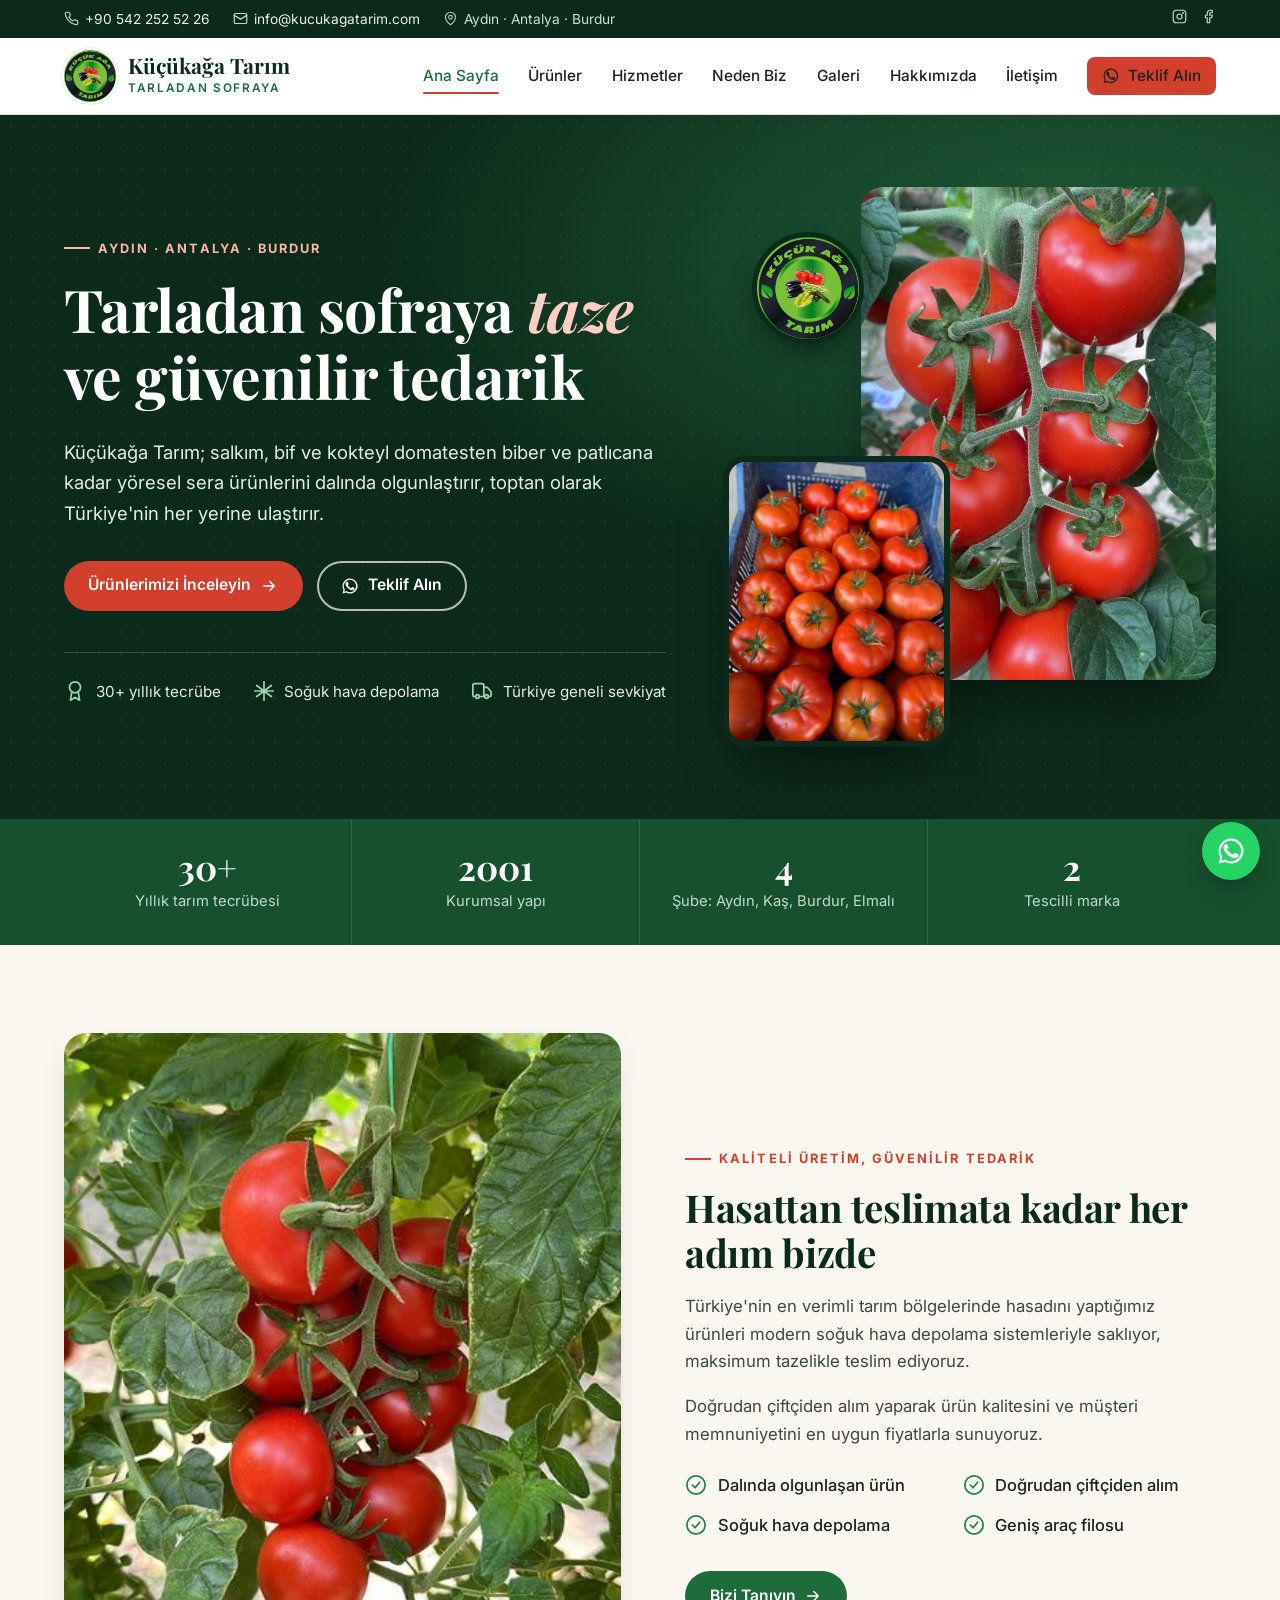
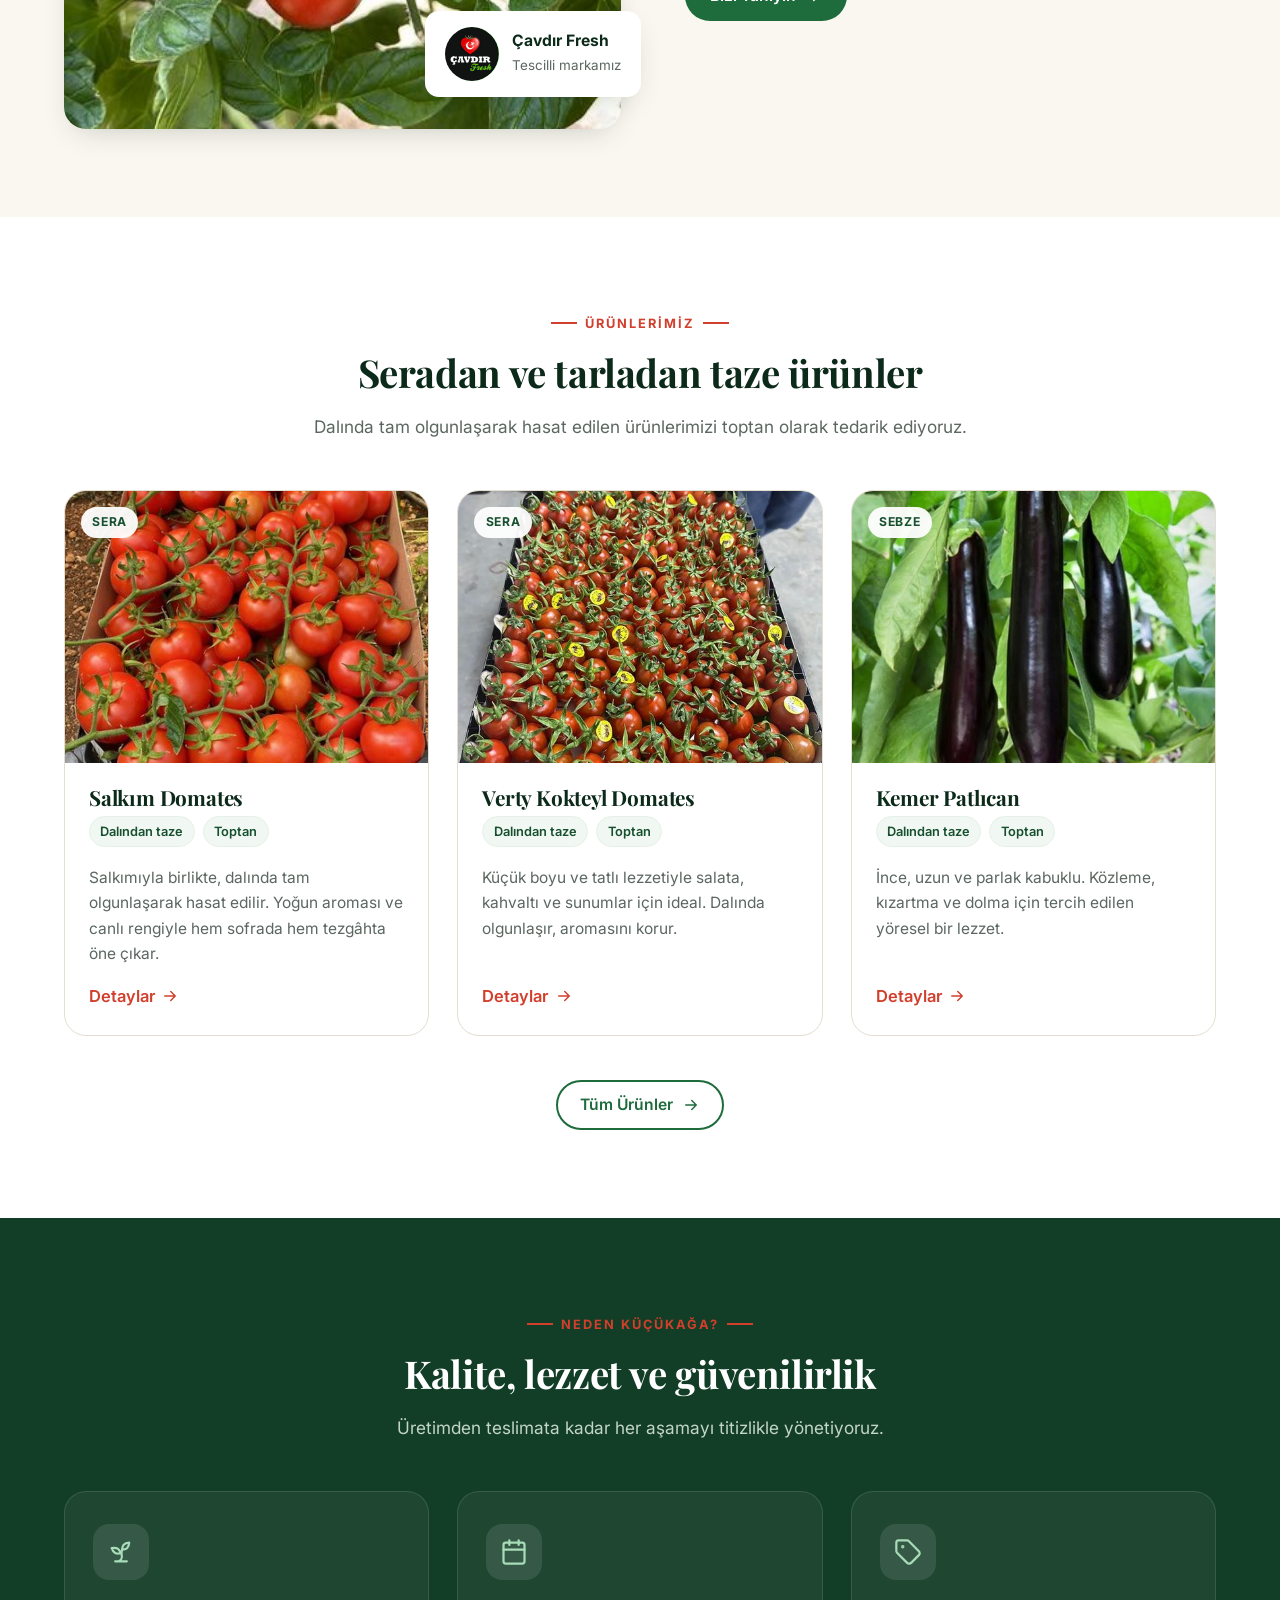
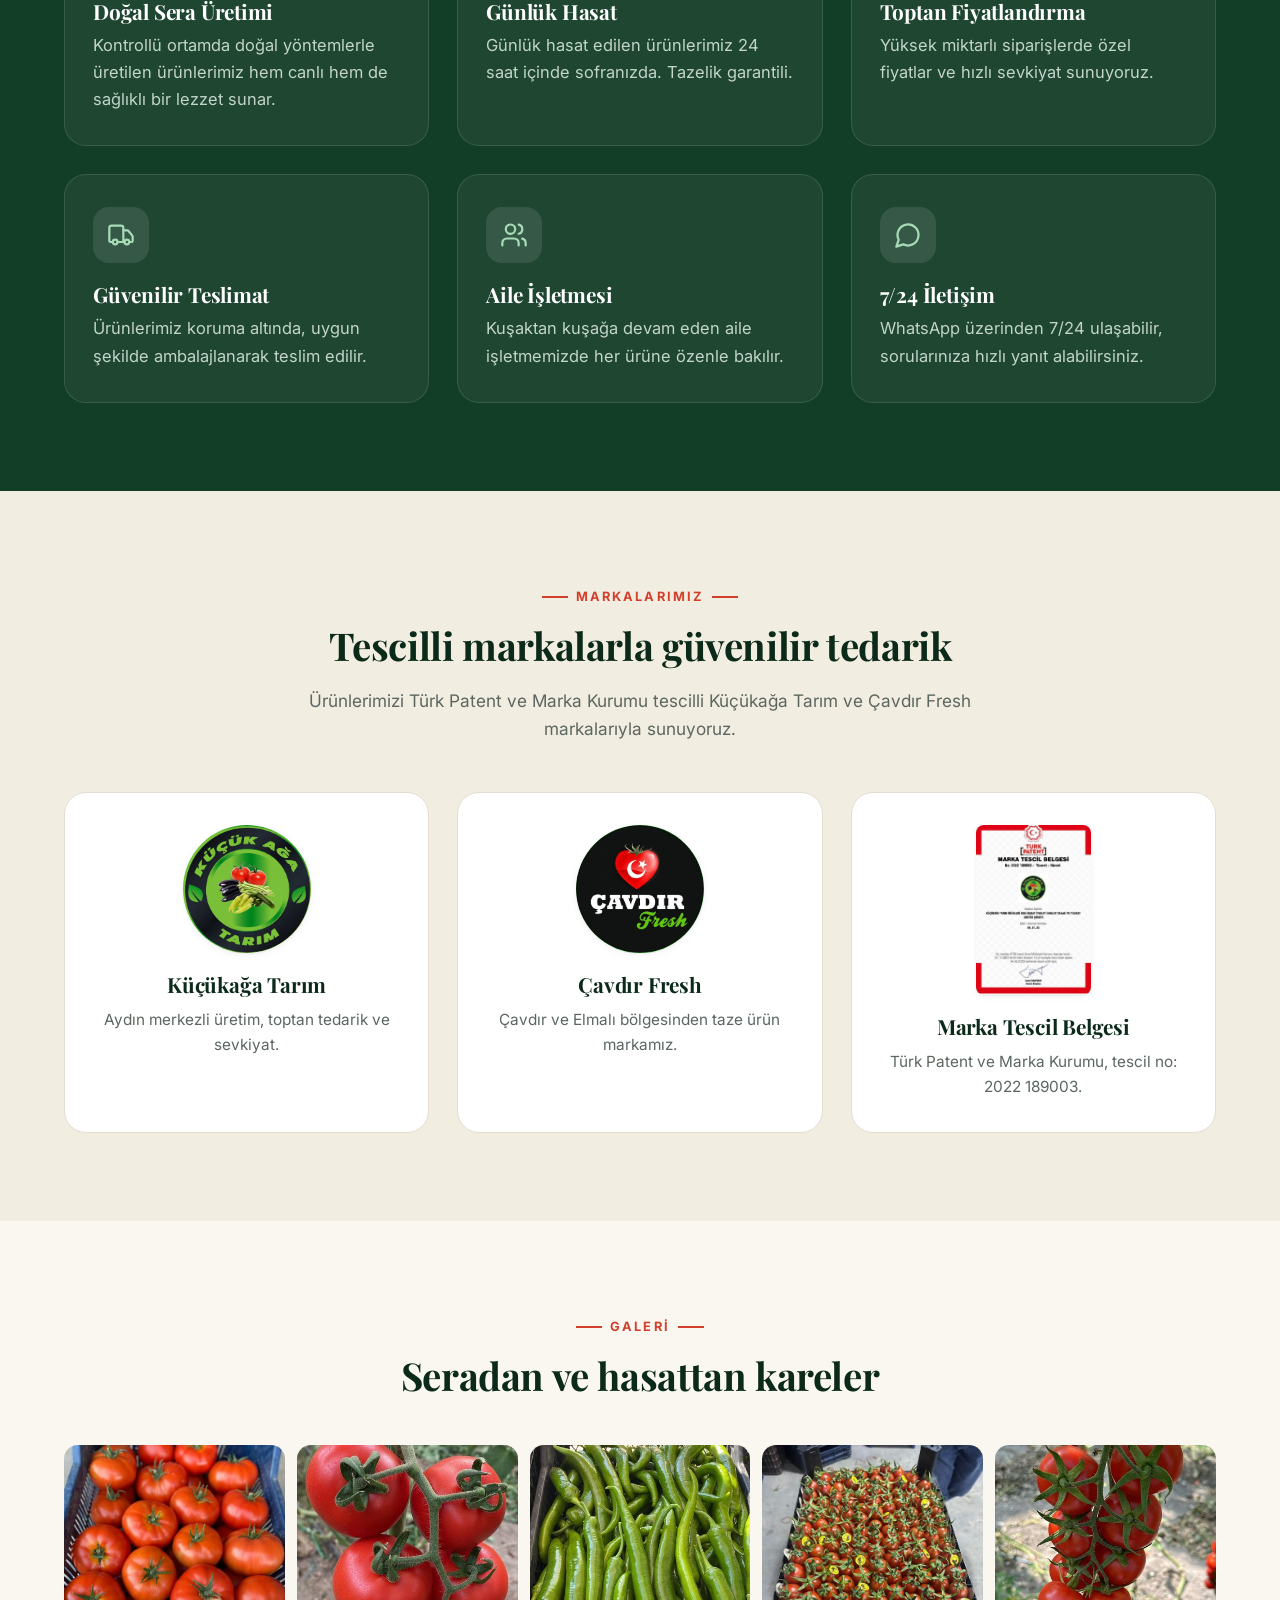
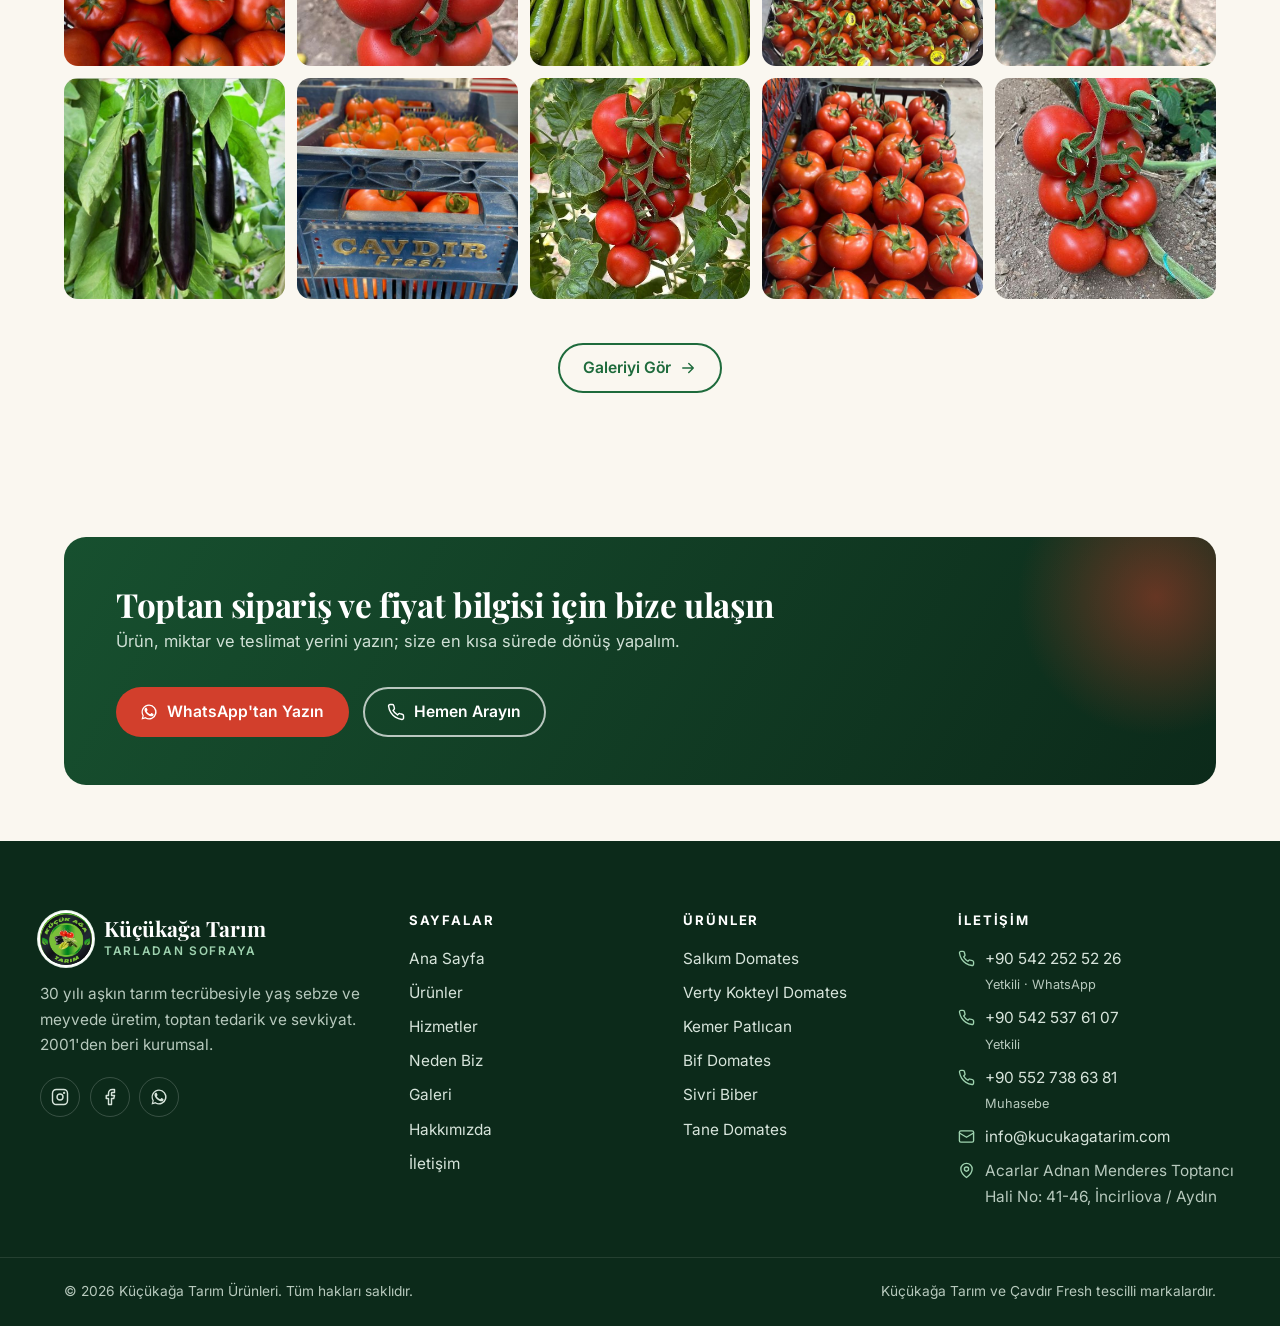
==== commit bae6b26c: "Siteyi profesyonel tasarıma geçir - Ortak tasarım: assets/css/site.css, assets/js/site.js; tüm sayfa" ====
--- a/index.html
+++ b/index.html
@@ -1,1290 +1,314 @@
-<!doctype html>
-<html lang="tr">
-<head>
-  <meta charset="utf-8" />
-  <meta name="viewport" content="width=device-width, initial-scale=1" />
-  <title>Küçükağa Tarım | Yöresel Taze Domates & Sera Ürünleri</title>
-  <meta name="description" content="Küçükağa Tarım: Tarladan ve seradan taze, canlı kırmızı domatesler. Yöresel lezzet, doğal üretim." />
-  
-  <meta property="og:title" content="Küçükağa Tarım | Tarladan Sofraya Canlı Domatesler" />
-  <meta property="og:description" content="Yöresel sera domatesleri – en taze, en kırmızı, en doğal." />
-  <meta property="og:type" content="website" />
-  <meta property="og:url" content="https://kucukagatarim.com/" />
-  <link rel="canonical" href="https://kucukagatarim.com/" />
-  <link rel="icon" href="logo.ico" type="image/x-icon">
-  <link rel="icon" href="logo.png" type="image/png" sizes="192x192">
-  <link rel="icon" href="logo.png" type="image/png" sizes="any">
-  <link rel="shortcut icon" href="logo.ico" type="image/x-icon">
-  <link rel="apple-touch-icon" href="logo.png">
-  <meta name="msapplication-TileImage" content="logo.png">
-  <meta name="theme-color" content="#1e8449">
-  <meta http-equiv="Content-Security-Policy" content="upgrade-insecure-requests" />
-  
-  <script type="application/ld+json">
-  {
-    "@context": "https://schema.org",
-    "@type": "Organization",
-    "name": "Küçükağa Tarım",
-    "url": "https://kucukagatarim.com/",
-    "logo": "https://kucukagatarim.com/logo.jpeg",
-    "description": "Tarladan sofraya yöresel taze domates ve sera ürünleri",
-    "contact": {
-      "@type": "ContactPoint",
-      "telephone": "+90-542-252-52-26",
-      "contactType": "Customer Service"
-    }
-  }
-  </script>
-  
-  <link rel="preconnect" href="https://fonts.googleapis.com">
-  <link rel="preconnect" href="https://fonts.gstatic.com" crossorigin>
-  <link href="https://fonts.googleapis.com/css2?family=Inter:wght@300;400;500;600;700&family=Playfair+Display:wght@700&display=swap" rel="stylesheet">
-  <link rel="stylesheet" href="https://cdnjs.cloudflare.com/ajax/libs/font-awesome/6.4.0/css/all.min.css">
-  
-  <style>.hero {
-  position: relative;          /* Logo'yu konumlandırmak için önemli */
-  min-height: 80vh;            /* Ekranın büyük kısmını kaplasın */
-  background: linear-gradient(rgba(0,0,0,0.4), rgba(0,0,0,0.6)), #f0f0f0; /* Hafif karartma */
-  color: white;
-  text-align: center;
-  display: flex;
-  align-items: center;
-  justify-content: center;
-  overflow: hidden;
-}
-
-
-
-.hero h1 {
-  font-size: 4.5rem;
-  margin-bottom: 1rem;
-  text-shadow: 3px 3px 10px rgba(0,0,0,0.7);
-  line-height: 1.1;
-}
-
-.hero p {
-  font-size: 1.6rem;
-  max-width: 700px;
-  margin: 0 auto;
-  text-shadow: 1px 1px 4px rgba(0,0,0,0.6);
-}
-
-/* Mobil için küçültme */
-@media (max-width: 768px) {
-  .hero h1 {
-    font-size: 2.2rem;
-  }
-  .hero p {
-    font-size: 1rem;
-  }
-  .hero-bg-logo img {
-    opacity: 0.35;
-  }
-}
-    :root {
-      --primary-green: #1e8449;
-      --dark-green: #0b4d2b;
-      --accent-red: #d32f2f;
-      --accent-orange: #e67e22;
-      --text-dark: #1a1a1a;
-      --text-light: #555555;
-      --bg-light: #fafbfc;
-      --bg-secondary: #f5f7fa;
-      --white: #ffffff;
-      --border-color: #e0e7ff;
-      --shadow-sm: 0 2px 8px rgba(0,0,0,0.08);
-      --shadow-md: 0 4px 16px rgba(0,0,0,0.1);
-      --transition: all 0.3s cubic-bezier(0.4, 0, 0.2, 1);
-    }
-    * { margin:0; padding:0; box-sizing:border-box; }
-    html, body { width: 100%; max-width: 100%; overflow-x: hidden; }
-    body {
-      font-family: 'Inter', sans-serif;
-      color: var(--text-dark);
-      background: linear-gradient(135deg, #fafbfc 0%, #f5f7fa 100%);
-      line-height: 1.7;
-      padding-top: 80px;
-      font-size: 16px;
-    }
-    h1, h2, h3 { font-family: 'Playfair Display', serif; font-weight: 700; }
-    p { font-size: 1rem; line-height: 1.6; }
-    .container { max-width: 1400px; margin: 0 auto; padding: 0 2rem; width: 100%; }
-
-    header {
-      position: fixed;
-      top: 0; left: 0; right: 0;
-      z-index: 1000;
-      background: rgba(30, 132, 73, 0.95);
-      backdrop-filter: blur(20px) saturate(180%);
-      padding: 0.5rem 0;
-      border-bottom: 1px solid rgba(255,255,255,0.15);
-      box-shadow: 0 8px 32px rgba(0,0,0,0.1);
-      height: 80px;
-      display: flex;
-      align-items: center;
-    }
-    .header-inner { 
-      display: flex; 
-      justify-content: space-between;
-      align-items: center;
-      gap: 1.2rem;
-      flex-direction: row;
-      flex-wrap: nowrap;
-      position: relative;
-    }
-    .header-top {
-      display: flex;
-      align-items: center;
-      gap: 2rem;
-      width: 100%;
-    }
-    .logos-container {
-      display: flex;
-      align-items: center;
-      gap: 0.8rem;
-    }
-    .logo-text { 
-      color: white; 
-      font-size: 1.9rem; 
-      letter-spacing: -0.5px;
-      display: flex;
-      align-items: center;
-      gap: 1rem;
-    }
-    .header-logo {
-      width: 60px;
-      height: 60px;
-      border-radius: 50%;
-      border: 3px solid rgba(250,251,252,0.6);
-      background-size: cover;
-      background-position: center;
-      flex-shrink: 0;
-      background-color: #fafbfc;
-      padding: 3px;
-      margin: 0;
-      overflow: hidden;
-    }
-    .logo-text-content { display: flex; flex-direction: column; }
-    .logo-text small { display: block; font-size: 0.9rem; opacity: 0.92; margin-top: 0.35rem; font-weight: 500; letter-spacing: 0.3px; }
-    .header-tagline { color: white; font-size: 1.8rem; font-weight: 700; letter-spacing: 0.5px; flex: 1; text-align: center; }
-
-    .cavdir-logo { display: none; }
-    .cavdir-text { display: none; }
-
-    .nav-menu {
-      display: flex;
-      gap: 0.8rem;
-      list-style: none;
-      justify-content: flex-end;
-      margin: 0;
-      background: transparent;
-      padding: 0;
-      position: fixed;
-      left: -100%;
-      top: 70px;
-      width: 70%;
-      max-width: 280px;
-      max-height: 80vh;
-      flex-direction: column; 
-      transition: left 0.3s ease;
-      z-index: 999;
-      box-shadow: 2px 0 15px rgba(0, 0, 0, 0.3);
-      overflow-y: auto;
-      background: rgba(10, 92, 46, 0.98);
-      backdrop-filter: blur(12px);
-      padding-top: 0.5rem;
-      gap: 0;
-    }
-    .nav-menu.open {
-      left: 0;
-    }
-    .menu-backdrop {
-      position: fixed;
-      top: 0;
-      left: 0;
-      right: 0;
-      bottom: 0;
-      background: rgba(0, 0, 0, 0);
-      opacity: 0;
-      visibility: hidden;
-      transition: opacity 0.3s ease, visibility 0.3s ease;
-      z-index: 998;
-      pointer-events: none;
-    }
-    .menu-backdrop.active {
-      background: rgba(0, 0, 0, 0.5);
-      opacity: 1;
-      visibility: visible;
-      pointer-events: auto;
-    }
-    .nav-menu a {
-      color: #FFD700;
-      text-decoration: none;
-      font-size: 0.95rem;
-      font-weight: 500;
-      transition: all 0.3s ease;
-      padding: 0.5rem 1.2rem;
-      border-radius: 6px;
-      display: block;
-      margin: 0;
-      letter-spacing: 0.3px;
-      border-left: none;
-    }
-    .nav-menu a:hover {
-      background: rgba(255, 215, 0, 0.2);
-      border-left: none;
-      padding-left: 1.2rem;
-      color: white;
-    }
-    .menu-toggle {
-      position: fixed;
-      top: 10px;
-      left: 10px;
-      width: 38px;
-      height: 38px;
-      background: #1e8449;
-      border: 2px solid #FFD700;
-      border-radius: 5px;
-      color: #FFD700;
-      font-size: 20px;
-      cursor: pointer;
-      z-index: 3000;
-      display: none;
-      align-items: center;
-      justify-content: center;
-      transition: all 0.3s ease;
-    }
-    .menu-toggle:hover {
-      transform: scale(1.1);
-      background: #0b4d2b;
-    }
-
-    .header-inner > div:last-child {
-      position: relative;
-      display: flex;
-      align-items: center;
-      gap: 1rem;
-    }
-
-
-
-    .cavdir-logo {
-      display: flex;
-      align-items: center;
-      flex-shrink: 0;
-      margin-left: auto;
-      margin-right: 2rem;
-      gap: 0.8rem;
-    }
-    .cavdir-logo img {
-      height: 75px;
-      width: 75px;
-      border-radius: 50%;
-      box-shadow: 0 2px 10px rgba(0,0,0,0.2);
-      overflow: hidden;
-      object-fit: cover;
-    }
-    .cavdir-text {
-      color: white;
-      font-size: 1.2rem;
-      font-weight: 600;
-      letter-spacing: 0.5px;
-      text-transform: uppercase;
-    }
-
-    .hero {
-      position: relative;
-      min-height: 40vh;
-      background: linear-gradient(rgba(0,0,0,0.3), rgba(0,0,0,0.4)), url('assets/data.png') center/cover no-repeat fixed;
-      color: white;
-      display: flex;
-      align-items: center;
-      justify-content: center;
-    }
-    .hero-content { max-width: 850px; padding: 2rem; display: flex; align-items: center; gap: 3rem; position: relative; z-index: 2; text-align: center; }
-    .hero h1 { font-size: clamp(2.5rem, 5vw, 4.5rem); line-height: 1.05; margin-bottom: 0; font-weight: 800; letter-spacing: -1px; white-space: normal; color: #000; text-shadow: 3px 3px 12px rgba(255,255,255,0.5); display: none; }
-    .hero .lead { display: none; }
-
-    .logo-hero {
-      position: absolute;
-      top: 15%;
-      left: 5%;
-      width: 150px;
-      height: 150px;
-      z-index: 5;
-      transform: rotate(-5deg);
-      filter: drop-shadow(0 20px 50px rgba(0,0,0,0.65));
-      border-radius: 50%;
-      overflow: hidden;
-    }
-    .logo-hero img { width: 100%; height: 100%; border-radius: 50%; border: 6px solid rgba(255,255,255,0.3); overflow: hidden; object-fit: cover; }
-
-    .hero-bg-logo {
-      position: absolute;
-      inset: 0;
-      z-index: 1;
-    }
-    .hero-bg-logo img {
-      width: 100%;
-      height: 100%;
-      object-fit: contain;
-      opacity: 0.85;
-      filter: brightness(1.15) contrast(1.2) saturate(0.95);
-      pointer-events: none;
-    }
-
-    section { padding: 6rem 0 5rem; }
-    .section-title { text-align: center; font-size: 2.8rem; color: var(--primary-green); margin-bottom: 1.6rem; font-weight: 700; letter-spacing: -0.5px; }
-    .section-subtitle { text-align: center; font-size: 1.1rem; color: var(--text-light); max-width: 750px; margin: 0 auto 5rem; font-weight: 500; line-height: 1.6; }
-
-    .products-grid {
-      display: grid;
-      grid-template-columns: repeat(auto-fit, minmax(400px, 1fr));
-      gap: 3.5rem;
-    }
-    .product-card {
-      background: white;
-      border-radius: 18px;
-      overflow: hidden;
-      box-shadow: 0 12px 45px rgba(0,0,0,0.09);
-      transition: all 0.4s ease;
-      position: relative;
-    }
-    .product-card::after {
-      content: '';
-      position: absolute;
-      top: 49%;
-      left: 2px;
-      width: 60px;
-      height: 60px;
-      background-image: url('logo.jpeg');
-      background-size: contain;
-      background-repeat: no-repeat;
-      background-position: center;
-      background-color: rgba(255,255,255,0.95);
-      opacity: 1;
-      border-radius: 50%;
-      border: 3px solid var(--primary-green);
-      z-index: 10;
-      transform: translateY(-50%);
-      box-shadow: 0 4px 12px rgba(10, 92, 46, 0.3);
-      overflow: hidden;
-    }
-    .product-card-logo img {
-      width: 100%;
-      height: 100%;
-      object-fit: cover;
-      border-radius: 50%;
-      overflow: hidden;
-    }
-    .product-card:hover { transform: translateY(-14px); box-shadow: 0 28px 70px rgba(10,92,46,0.2); }
-    .product-card img { width: 100%; height: 340px; object-fit: cover; }
-    .card-content { padding: 2.2rem; }
-    .card-content h3 { font-size: 1.6rem; color: var(--dark-green); margin-bottom: 1.2rem; font-weight: 700; }
-    .card-content p { font-size: 1rem; line-height: 1.6; color: var(--text-light); }
-    .tags { display: flex; flex-wrap: wrap; gap: 1rem; margin-top: 1.8rem; }
-    .tag {
-      background: var(--primary-green);
-      color: white;
-      padding: 0.55rem 1.3rem;
-      border-radius: 50px;
-      font-size: 1rem;
-      font-weight: 500;
-    }
-
-    .gallery-grid {
-      display: grid;
-      grid-template-columns: repeat(auto-fit, minmax(360px, 1fr));
-      gap: 2rem;
-    }
-    .gallery-grid img {
-      width: 100%;
-      height: 380px;
-      object-fit: cover;
-      border-radius: 14px;
-      transition: transform 0.4s ease;
-      cursor: pointer;
-    }
-    .gallery-grid img:hover { transform: scale(1.12); }
-
-    .modal {
-      display: none;
-      position: fixed;
-      z-index: 2000;
-      left: 0;
-      top: 0;
-      width: 100%;
-      height: 100%;
-      background-color: rgba(0, 0, 0, 0.9);
-      animation: zoomIn 0.3s ease;
-    }
-    .modal.show {
-      display: flex;
-      align-items: center;
-      justify-content: center;
-    }
-    .modal-content {
-      max-width: 90vw;
-      max-height: 90vh;
-      position: relative;
-    }
-    .modal-content img {
-      width: 100%;
-      height: auto;
-      border-radius: 8px;
-      animation: zoomInImage 0.4s ease;
-    }
-    .modal-close {
-      position: absolute;
-      top: -40px;
-      right: 0;
-      color: white;
-      font-size: 2.5rem;
-      font-weight: bold;
-      cursor: pointer;
-      transition: opacity 0.3s;
-    }
-    .modal-close:hover {
-      opacity: 0.7;
-    }
-    @keyframes zoomIn {
-      from { opacity: 0; }
-      to { opacity: 1; }
-    }
-    @keyframes zoomInImage {
-      from { transform: scale(0.8); opacity: 0; }
-      to { transform: scale(1); opacity: 1; }
-    }
-
-    .quick-links {
-      display: grid;
-      grid-template-columns: repeat(auto-fit, minmax(240px, 1fr));
-      gap: 2rem;
-      margin: 4rem 0;
-    }
-    .quick-link-card {
-      background: white;
-      padding: 2.5rem 2rem;
-      border-radius: 12px;
-      box-shadow: 0 8px 30px rgba(0,0,0,0.08);
-      text-align: center;
-      transition: all 0.3s ease;
-      cursor: pointer;
-      text-decoration: none;
-      color: inherit;
-      border-left: 4px solid var(--primary-green);
-    }
-    .quick-link-card:hover { 
-      transform: translateY(-8px);
-      box-shadow: 0 12px 40px rgba(10,92,46,0.15);
-    }
-    .quick-link-card h3 { font-size: 1.6rem; color: var(--primary-green); margin-bottom: 0.5rem; }
-    .quick-link-card p { color: var(--text-light); }
-
-    /* WhatsApp Floating Button */
-    .whatsapp-float {
-      position: fixed;
-      width: 70px;
-      height: 70px;
-      bottom: 40px;
-      right: 40px;
-      background: #25D366;
-      color: #FFF;
-      border-radius: 50%;
-      text-align: center;
-      font-size: 40px;
-      box-shadow: 0 10px 25px rgba(0,0,0,0.3);
-      z-index: 9999;
-      transition: all 0.3s;
-      text-decoration: none;
-    }
-    .whatsapp-float:hover { background: #20b858; transform: scale(1.1); }
-    .whatsapp-float i { line-height: 70px; }
-
-    .about-section {
-      background: var(--bg-light);
-      padding: 8rem 0;
-    }
-    .about-content {
-      display: grid;
-      grid-template-columns: 1fr 1fr;
-      gap: 4rem;
-      align-items: center;
-    }
-    .about-text h3 { font-size: 2.8rem; color: var(--primary-green); margin-bottom: 1.5rem; }
-    .about-text p { font-size: 1.1rem; line-height: 1.9; margin-bottom: 1.5rem; color: var(--text-light); }
-    .about-highlights {
-      display: flex;
-      flex-direction: column;
-      gap: 1.2rem;
-      margin-top: 2rem;
-    }
-    .highlight-item {
-      display: flex;
-      gap: 1.2rem;
-      align-items: flex-start;
-    }
-    .highlight-icon {
-      flex-shrink: 0;
-      width: 35px;
-      height: 35px;
-      background: var(--primary-green);
-      color: white;
-      border-radius: 50%;
-      display: flex;
-      align-items: center;
-      justify-content: center;
-      font-weight: bold;
-      font-size: 1.2rem;
-    }
-    .highlight-item p { margin: 0; font-size: 1rem; color: var(--text-light); }
-
-    .features-grid {
-      display: grid;
-      grid-template-columns: repeat(auto-fit, minmax(280px, 1fr));
-      gap: 2rem;
-      margin-top: 5rem;
-    }
-    .feature-card {
-      background: white;
-      padding: 2.5rem 2rem;
-      border-radius: 12px;
-      box-shadow: 0 8px 30px rgba(0,0,0,0.08);
-      text-align: center;
-      transition: all 0.3s ease;
-    }
-    .feature-card:hover { transform: translateY(-8px); }
-    .feature-card h4 { font-size: 1.6rem; color: var(--primary-green); margin-bottom: 1rem; }
-    .feature-card p { color: var(--text-light); line-height: 1.8; }
-
-    .services-section {
-      padding: 6rem 0;
-      background: var(--bg-light);
-    }
-    .services-grid {
-      display: grid;
-      grid-template-columns: repeat(auto-fit, minmax(280px, 1fr));
-      gap: 2rem;
-      margin-top: 3rem;
-    }
-    .service-card {
-      background: white;
-      padding: 2.5rem 2rem;
-      border-radius: 12px;
-      box-shadow: 0 8px 30px rgba(0,0,0,0.08);
-      text-align: center;
-      transition: all 0.3s ease;
-      border-top: 4px solid var(--primary-green);
-    }
-    .service-card:hover {
-      transform: translateY(-8px);
-      box-shadow: 0 12px 40px rgba(10,92,46,0.15);
-    }
-    .service-card h3 {
-      font-size: 1.4rem;
-      color: var(--primary-green);
-      margin-bottom: 1rem;
-    }
-    .service-card p {
-      color: var(--text-light);
-      line-height: 1.8;
-      font-size: 1rem;
-    }
-
-    .addresses-grid {
-      display: grid;
-      grid-template-columns: repeat(auto-fit, minmax(220px, 1fr));
-      gap: 2rem;
-    }
-    .address-card {
-      background: rgba(255,255,255,0.1);
-      padding: 1.5rem;
-      border-radius: 8px;
-      text-align: center;
-      border: 1px solid rgba(255,215,0,0.2);
-      transition: all 0.3s ease;
-    }
-    .address-card:hover {
-      background: rgba(255,255,255,0.15);
-      transform: translateY(-5px);
-      border-color: rgba(255,215,0,0.5);
-    }
-    .address-card h4 {
-      color: #FFD700;
-      font-size: 1.2rem;
-      margin-bottom: 1rem;
-      font-weight: 700;
-    }
-    .address-card p {
-      font-size: 0.95rem;
-      margin: 0.3rem 0;
-      line-height: 1.6;
-    }
-
-    .contact-section {
-      background: linear-gradient(135deg, var(--primary-green) 0%, var(--dark-green) 100%);
-      padding: 6rem 0;
-      color: white;
-    }
-    .contact-content {
-      display: grid;
-      grid-template-columns: repeat(auto-fit, minmax(280px, 1fr));
-      gap: 3rem;
-    }
-    .contact-item {
-      text-align: center;
-    }
-    .contact-item h3 {
-      font-size: 1.6rem;
-      margin-bottom: 1rem;
-      color: #FFD700;
-    }
-    .contact-item p {
-      font-size: 1.1rem;
-      margin: 0.5rem 0;
-      opacity: 0.95;
-    }
-    .contact-item a {
-      color: #FFD700;
-      text-decoration: none;
-      font-weight: 600;
-      transition: all 0.3s ease;
-    }
-    .contact-item a:hover {
-      color: white;
-      text-shadow: 0 0 10px rgba(255,215,0,0.5);
-    }
-    .social-links {
-      display: flex;
-      gap: 1.5rem;
-      justify-content: center;
-      margin-top: 1.5rem;
-    }
-    .social-links a {
-      display: inline-flex;
-      align-items: center;
-      justify-content: center;
-      width: 45px;
-      height: 45px;
-      background: rgba(255,255,255,0.2);
-      border-radius: 50%;
-      color: #FFD700;
-      font-size: 1.5rem;
-      transition: all 0.3s ease;
-    }
-    .social-links a:hover {
-      background: #FFD700;
-      color: var(--primary-green);
-      transform: scale(1.1);
-    }
-
-    .contact-section {
-      background: linear-gradient(135deg, var(--primary-green) 0%, var(--dark-green) 100%);
-      padding: 6rem 0;
-      color: white;
-    }
-    .contact-content {
-      display: grid;
-      grid-template-columns: repeat(auto-fit, minmax(280px, 1fr));
-      gap: 3rem;
-    }
-    .contact-item {
-      text-align: center;
-    }
-    .contact-item h3 {
-      font-size: 1.6rem;
-      margin-bottom: 1rem;
-      color: #FFD700;
-    }
-    .contact-item p {
-      font-size: 1.1rem;
-      margin: 0.5rem 0;
-      opacity: 0.95;
-    }
-    .contact-item a {
-      color: #FFD700;
-      text-decoration: none;
-      font-weight: 600;
-      transition: all 0.3s ease;
-    }
-    .contact-item a:hover {
-      color: white;
-      text-shadow: 0 0 10px rgba(255,215,0,0.5);
-    }
-    .social-links {
-      display: flex;
-      gap: 1.5rem;
-      justify-content: center;
-      margin-top: 1.5rem;
-    }
-    .social-links a {
-      display: inline-flex;
-      align-items: center;
-      justify-content: center;
-      width: 45px;
-      height: 45px;
-      background: rgba(255,255,255,0.2);
-      border-radius: 50%;
-      color: #FFD700;
-      font-size: 1.5rem;
-      transition: all 0.3s ease;
-    }
-    .social-links a:hover {
-      background: #FFD700;
-      color: var(--primary-green);
-      transform: scale(1.1);
-    }
-
-    footer {
-      background: var(--dark-green);
-      color: white;
-      padding: 6rem 0 3rem;
-      text-align: center;
-    }
-
-    @keyframes slideInFromLeft {
-      from {
-        opacity: 0;
-        transform: translateX(-40px);
-      }
-      to {
-        opacity: 1;
-        transform: translateX(0);
-      }
-    }
-
-    @keyframes slideInFromRight {
-      from {
-        opacity: 0;
-        transform: translateX(40px);
-      }
-      to {
-        opacity: 1;
-        transform: translateX(0);
-      }
-    }
-
-    @keyframes slideInFromLeftStaggered {
-      from {
-        opacity: 0;
-        transform: translateX(-50px);
-      }
-      to {
-        opacity: 1;
-        transform: translateX(0);
-      }
-    }
-
-    .section-title {
-      animation: slideInFromLeft 0.8s ease-out backwards;
-    }
-
-    .section-subtitle {
-      animation: slideInFromRight 0.8s ease-out 0.15s backwards;
-    }
-
-    .quick-link-card {
-      animation: slideInFromLeftStaggered 0.7s ease-out backwards;
-    }
-
-    .quick-link-card:nth-child(1) { animation-delay: 0.3s; }
-    .quick-link-card:nth-child(2) { animation-delay: 0.45s; }
-    .quick-link-card:nth-child(3) { animation-delay: 0.6s; }
-
-    .about-content {
-      animation: slideInFromRight 1s ease-out 0.2s backwards !important;
-    }
-
-    .about-content p {
-      animation: slideInFromRight 1s ease-out 0.2s backwards;
-    }
-
-    .about-logo {
-      animation: slideInFromLeft 1s ease-out 0.3s both;
-      flex-shrink: 0;
-      width: 280px;
-      height: 280px;
-      display: flex;
-      align-items: center;
-      justify-content: center;
-    }
-
-    .service-card-item {
-      animation: slideInFromLeftStaggered 0.8s ease-out backwards;
-    }
-
-    .service-card-item:nth-child(1) { animation-delay: 0.2s; }
-    .service-card-item:nth-child(2) { animation-delay: 0.35s; }
-    .service-card-item:nth-child(3) { animation-delay: 0.5s; }
-
-    @media (max-width: 768px) {
-      html, body { overflow-x: hidden; }
-      .container { padding: 0 1rem; overflow: hidden; }
-      body { padding-top: 70px; font-size: 14px; }
-      h1, h2 { font-size: 1.5rem !important; }
-      p { font-size: 0.9rem; }
-      h3 { letter-spacing: 0; }
-      section { padding: 2rem 0 1.5rem; }
-      .hero { min-height: 25vh; }
-      header {
-        padding: 0.2rem 0.3rem !important;
-        display: flex;
-        align-items: center;
-        height: 70px;
-        gap: 0.3rem;
-      }
-      header .container {
-        padding: 0 !important;
-        margin: 0;
-        width: auto;
-        flex: 1;
-        max-width: 100%;
-      }
-      .menu-toggle {
-        display: flex !important;
-        align-items: center;
-        justify-content: center;
-        font-size: 1.2rem;
-        padding: 0.05rem 0.2rem;
-        min-height: 38px;
-        min-width: 32px;
-        flex-shrink: 0;
-        margin: 0 !important;
-        color: #FFD700;
-        background: transparent;
-        border: none;
-        z-index: 3001;
-        position: static;
-      }
-      .header-inner {
-        gap: 0.3rem;
-        justify-content: flex-start;
-        align-items: center;
-        padding: 0 0.5rem;
-        flex-wrap: nowrap;
-        width: 100%;
-        display: flex;
-        margin-left: 0;
-      }
-      .header-inner > div:first-child {
-        display: flex;
-        gap: 0.2rem;
-        flex-shrink: 0;
-        align-items: center;
-      }
-      .header-inner > div:last-child {
-        display: none;
-      }
-      .header-logo { width: 28px; height: 28px; border: 1px solid rgba(255,255,255,0.3); }
-      .logos-container { gap: 0.1rem; }
-      h2[style*="KÜÇÜKAĞA"] { font-size: 0.7rem !important; letter-spacing: 0.5px !important; white-space: nowrap !important; margin-left: 6px; }
-      .nav-menu {
-        position: fixed;
-        left: -100%;
-        top: 70px;
-        width: 75%;
-        max-width: 300px;
-        max-height: calc(100vh - 70px);
-        background: rgba(10, 92, 46, 0.99);
-        backdrop-filter: none;
-        padding-top: 1rem;
-        gap: 0;
-        flex-direction: column;
-        transition: left 0.3s ease;
-        z-index: 999;
-        box-shadow: 2px 0 20px rgba(0, 0, 0, 0.5);
-        overflow-y: auto;
-      }
-      .nav-menu.open {
-        left: 0;
-      }
-      .nav-menu a {
-        padding: 1rem 1.2rem;
-        border-left: 3px solid transparent;
-        font-size: 1rem;
-        transition: all 0.2s;
-      }
-      .nav-menu a:hover {
-        background: rgba(255, 215, 0, 0.1);
-        border-left-color: #FFD700;
-        padding-left: 1.5rem;
-      }
-      .section-title {
-        font-size: 1.6rem;
-        margin-bottom: 0.5rem;
-        animation: slideInFromTop 0.6s ease-out backwards !important;
-        text-align: left;
-      }
-      .section-subtitle { font-size: 0.9rem; margin-bottom: 0.8rem; }\n      div[style*="gap: 3rem"] { gap: 0.5rem !important; }
-      .products-grid { grid-template-columns: 1fr; gap: 1.5rem; }
-      div[style*="max-width: 1000px"] { gap: 0.5rem !important; }
-      .gallery-grid { grid-template-columns: 1fr; gap: 1rem; }
-      .gallery-grid img { height: 200px; }
-      .quick-links { grid-template-columns: 1fr; gap: 1rem; margin: 2rem 0; }
-      .quick-link-card { padding: 1.2rem; min-height: auto; text-align: left; }
-      .quick-link-card h3 { font-size: 1.2rem; }
-      .about-logo { width: 150px !important; height: 150px !important; }
-      .about-logo img { width: 150px !important; height: 150px !important; object-fit: cover; object-position: center; }
-      .about-content { grid-template-columns: 1fr !important; }
-      [style*="gap: 3rem"] { flex-direction: row !important; justify-content: space-between !important; gap: 1rem !important; margin-top: 2rem !important; }
-      .tag { font-size: 0.75rem; padding: 0.3rem 0.8rem; }
-      .card-content { padding: 1rem; }
-      .card-content h3 { font-size: 1.1rem; }
-      .card-content p { font-size: 0.9rem; }
-      .product-card::after { top: 54.9%; left: -2px; transform: translateY(-50%); }
-      .whatsapp-float { width: 50px; height: 50px; bottom: 15px; right: 15px; font-size: 26px; }
-      .whatsapp-float i { line-height: 50px; }
-      footer { padding: 2rem 0 1.5rem; font-size: 0.85rem; }
-    }
-
-    /* Lightbox Styles */
-    .lightbox {
-      display: none;
-      position: fixed;
-      top: 0; left: 0; width: 100%; height: 100%;
-      background: rgba(0,0,0,0.95);
-      z-index: 9998;
-      align-items: center;
-      justify-content: center;
-      padding: 2rem;
-    }
-    .lightbox.active { display: flex; }
-    .lightbox-content {
-      position: relative;
-      max-width: 90vw;
-      max-height: 90vh;
-      display: flex;
-      align-items: center;
-      justify-content: center;
-    }
-    .lightbox-img {
-      max-width: 100%;
-      max-height: 90vh;
-      border-radius: 8px;
-      object-fit: contain;
-      cursor: pointer;
-    }
-    .lightbox-close {
-      position: absolute;
-      top: 20px; right: 30px;
-      color: white;
-      font-size: 40px;
-      font-weight: bold;
-      cursor: pointer;
-      z-index: 9999;
-      transition: color 0.3s ease;
-    }
-    .lightbox-close:hover { color: #FFD700; }
-    .lightbox-nav {
-      position: absolute; top: 50%;
-      transform: translateY(-50%);
-      background: rgba(255,255,255,0.15);
-      color: white;
-      border: none;
-      padding: 15px 20px;
-      font-size: 30px;
-      cursor: pointer;
-      border-radius: 5px;
-      transition: all 0.3s;
-      z-index: 9999;
-    }
-    .lightbox-nav:hover { background: rgba(255,255,255,0.25); color: #FFD700; }
-    .lightbox-prev { left: 20px; }
-    .lightbox-next { right: 20px; }
-
-    @media (max-width: 1024px) {
-      .hero h1 { font-size: 5.5rem; }
-      .logo-hero { top: 12%; left: 50%; transform: translateX(-50%) rotate(-3deg); width: 240px; }
-      .whatsapp-float { width: 60px; height: 60px; bottom: 30px; right: 30px; font-size: 35px; }
-      .whatsapp-float i { line-height: 60px; }
-    }
-
-    @media (min-width: 769px) {
-      .menu-toggle {
-        display: none !important;
-      }
-      .nav-menu {
-        position: static !important;
-        left: auto !important;
-        top: auto !important;
-        background: transparent !important;
-        backdrop-filter: none !important;
-        padding-top: 0 !important;
-        width: auto !important;
-        max-width: none !important;
-        max-height: none !important;
-        flex-direction: row !important;
-        gap: 0.8rem !important;
-        box-shadow: none !important;
-        overflow-y: visible !important;
-        z-index: 2000 !important;
-        justify-content: flex-end;
-      }
-      .nav-menu.open {
-        left: auto !important;
-      }
-    }
-
-    /* Page Transition Fade Effects */
-    @keyframes fadeIn {
-      from { opacity: 0; }
-      to { opacity: 1; }
-    }
-    @keyframes fadeOut {
-      from { opacity: 1; }
-      to { opacity: 0; }
-    }
-    body { animation: fadeIn 0.6s ease-in; }
-    body.fade-out { animation: fadeOut 0.4s ease-out forwards; }
-  </style>
-  <link rel="stylesheet" href="https://cdnjs.cloudflare.com/ajax/libs/font-awesome/6.5.0/css/all.min.css" />
-</head>
-<body>
-
-  <header>
-    <button class="menu-toggle" onclick="toggleMenu()">☰</button>
-    <div class="container header-inner">
-      <div style="display: flex; align-items: center; gap: 0.8rem;">
-        <div style="display: flex; align-items: center; gap: 0.6rem;">
-          <div style="background-image: url('logo.jpeg');" class="header-logo"></div>
-          <div style="background-image: url('cavdir.jpg');" class="header-logo"></div>
-        </div>
-        <h2 style="color: #FFD700; font-size: 1.8rem; margin: 0; letter-spacing: 2px; font-weight: 900; text-shadow: 3px 3px 8px rgba(0,0,0,0.8), 0 0 15px rgba(255,215,0,0.7); white-space: nowrap;">KÜÇÜKAĞA TARIM</h2>
-      </div>
-      <div style="position: relative; display: flex; align-items: center;">
-        <ul class="nav-menu" id="navMenu">
-          <li><a href="index.html">Ana Sayfa</a></li>
-          <li><a href="urunler.html">Ürünler</a></li>
-          <li><a href="galeri.html">Galeri</a></li>
-          <li><a href="hakkimizda.html">Hakkımızda</a></li>
-          <li><a href="neden-biz.html">Neden Biz</a></li>
-          <li><a href="hizmetler.html">Hizmetler</a></li>
-          <li><a href="iletisim.html">İletişim</a></li>
-        </ul>
-      </div>
-    </div>
-  </header>
-  <div class="menu-backdrop" id="menuBackdrop" onclick="toggleMenu()"></div>
-
-  <main>
-    <section style="background: white; padding: 6rem 0;">
-      <div class="container">
-        <h2 class="section-title animate-slide-left delay-1" style="color: var(--primary-green); margin-bottom: 2rem; text-align: center;">Tarladan Sofraya</h2>
-        <p class="section-subtitle animate-slide-right delay-2" style="text-align: center; max-width: 800px; margin: 0 auto 3rem;">Küçükağa Tarım olarak, tarımsal üretimin en iyi örneklerini sunmaktayız. Taze, kaliteli ve doğal ürünlerimiz doğrudan tarladansofraya ulaşır.</p>
-        
-        <div style="max-width: 1000px; margin: 0 auto; display: grid; grid-template-columns: 1fr; gap: 3rem;">
-          <div style="display: flex; gap: 3rem; justify-content: center; align-items: center;">
-            <div class="about-logo" style="width: 220px; height: 220px; border-radius: 50%; overflow: hidden; background-color: #fafbfc;">
-              <img src="logo.jpeg" alt="Küçükağa Tarım Logo" data-lightbox="true" onclick="openLightbox(this)" style="width: 100%; height: 100%; border-radius: 50%; border: 3px solid rgba(250,251,252,0.6); box-shadow: 0 4px 15px rgba(0,0,0,0.1); object-fit: cover; overflow: hidden;">
-            </div>
-            <div class="about-logo" style="width: 220px; height: 220px; border-radius: 50%; overflow: hidden; background-color: #fafbfc;">
-              <img src="cavdir.jpg" alt="Çavdir Fresh Logo" data-lightbox="true" onclick="openLightbox(this)" style="width: 100%; height: 100%; border-radius: 50%; border: 3px solid rgba(250,251,252,0.6); box-shadow: 0 4px 15px rgba(0,0,0,0.1); object-fit: cover; overflow: hidden;">
-            </div>
-          </div>
-          <div class="about-content">
-            <h3 style="font-size: 1.8rem; color: var(--dark-green); margin-bottom: 1.5rem; font-weight: 700; text-align: center;">Kaliteli Üretim, Güvenilir Tedarik</h3>
-            <p style="font-size: 1rem; line-height: 1.8; color: var(--text-light); margin-bottom: 1.2rem; text-align: center;">Türkiye'nin en verimli tarım bölgelerinden hasadını yaparak, modern soğuk hava depolama sistemleriyle maksimum tazelik garantisi sağlıyoruz.</p>
-            <p style="font-size: 1rem; line-height: 1.8; color: var(--text-light); margin-bottom: 1.2rem; text-align: center;">Doğrudan çiftçiden alım yaparak, ürün kalitesi ve müşteri memnuniyetini en uygun fiyatlarla sunuyoruz.</p>
-            <div style="text-align: center;">
-              <a href="hakkimizda.html" style="display: inline-block; background: var(--primary-green); color: white; padding: 0.8rem 2rem; border-radius: 6px; text-decoration: none; font-weight: 600; transition: all 0.3s ease; margin-top: 1rem;">Detaylı Bilgi</a>
-            </div>
-          </div>
-        </div>
-      </div>
-    </section>
-
-    <section style="padding: 8rem 0;">
-      <div class="container">
-        <h2 class="section-title">Ürünlerimiz</h2>
-        <p class="section-subtitle">En taze meyve ve sebzelerimiz hemen ürünler sayfasında</p>
-        
-        <div class="products-grid" style="margin-bottom: 3rem;">
-          <div class="product-card">
-            <img src="SALKIM DOMATES.jpeg" alt="Salkım Domates" data-lightbox="true" onclick="openLightbox(this)">
-            <div class="card-content">
-              <h3>Salkım Domates</h3>
-              <p>Taze salkım domateslerimiz, dalında tam olgunlaşarak hasat edildiği için eşsiz bir aroma ve tat yoğunluğuna sahip.</p>
-              <div class="tags">
-                <span class="tag">Dalından</span>
-                <span class="tag">Taze</span>
-              </div>
-            </div>
-          </div>
-          <div class="product-card">
-            <img src="VERTY DOMATES.jpeg" alt="Verty Kokteyl Domates" data-lightbox="true" onclick="openLightbox(this)">
-            <div class="card-content">
-              <h3>Verty Kokteyl Domates</h3>
-              <p>Taze verty cherry domateslerimiz, dalında tam olgunlaşarak hasat edildiği için tatlı tat ve benzersiz aromasını koruyor.</p>
-              <div class="tags">
-                <span class="tag">Dalından</span>
-                <span class="tag">Taze</span>
-              </div>
-            </div>
-          </div>
-          <div class="product-card">
-            <img src="patlıcan.jpg" alt="Kemer Patlıcan" data-lightbox="true" onclick="openLightbox(this)">
-            <div class="card-content">
-              <h3>Kemer Patlıcan</h3>
-              <p>Taze Kemer patlıcanımız, dalında tam olgunlaşearak hasat edildiği için eşsiz bir aroma ve tat yoğunluğuna sahip.</p>
-              <div class="tags">
-                <span class="tag">Dalından</span>
-                <span class="tag">Taze</span>
-              </div>
-            </div>
-          </div>
-        </div>
-        <div style="text-align: center;">
-          <a href="urunler.html" style="display: inline-block; background: var(--primary-green); color: white; padding: 1rem 2.5rem; border-radius: 6px; text-decoration: none; font-weight: 600; transition: all 0.3s ease; font-size: 1.1rem;">Tüm Ürünler & Galeri</a>
-        </div>
-      </div>
-    </section>
-
-    <section style="padding: 8rem 0; background: white;">
-      <div class="container">
-        <h2 class="section-title">Ne Arıyorsunuz?</h2>
-        <p class="section-subtitle">Hızlıca eriş</p>
-        
-        <div class="quick-links">
-          <a href="urunler.html" class="quick-link-card">
-            <h3>🍅 Ürünler & Galeri</h3>
-            <p>Tüm ürünlerimiz ve hasat fotoğrafları</p>
-          </a>
-          <a href="hakkimizda.html" class="quick-link-card">
-            <h3>ℹ️ Hakkımızda</h3>
-            <p>Şirketimiz ve değerlerimiz</p>
-          </a>
-          <a href="iletisim.html" class="quick-link-card">
-            <h3>📞 İletişim</h3>
-            <p>Bize ulaşın</p>
-          </a>
-        </div>
-      </div>
-  </main>
-
-  <footer>
-    <div class="container">
-      <p>© <span id="year"></span> Küçükağa Tarım Ürünleri. Tarladan Sofraya Doğal Lezzet.</p>
-      <div style="display: flex; justify-content: center; gap: 2rem; margin-top: 1.5rem;">
-        <a href="https://www.facebook.com/share/18U8bR2U88/" target="_blank" rel="noopener noreferrer" aria-label="Facebook" style="color: white; font-size: 1.5rem; transition: color 0.3s ease; text-decoration: none;" onmouseover="this.style.color='#FFD700'" onmouseout="this.style.color='white'">
-          <i class="fab fa-facebook"></i>
-        </a>
-        <a href="https://www.instagram.com/kucuk_aga_tarim.aydin?igsh=cGRrMXJ0emNpb3h1" target="_blank" rel="noopener noreferrer" aria-label="Instagram" style="color: white; font-size: 1.5rem; transition: color 0.3s ease; text-decoration: none;" onmouseover="this.style.color='#FFD700'" onmouseout="this.style.color='white'">
-          <i class="fab fa-instagram"></i>
-        </a>
-      </div>
-    </div>
-  </footer>
-
-  <!-- WhatsApp Floating Button - Tek iletişim yolu -->
-  <a href="https://wa.me/905422525226" class="whatsapp-float" target="_blank" aria-label="WhatsApp ile iletişime geçin">
-    <i class="fab fa-whatsapp"></i>
-  </a>
-
-  <script>
-    document.getElementById("year").textContent = new Date().getFullYear();
-    
-    function toggleMenu() {
-      const navMenu = document.getElementById("navMenu");
-      const backdrop = document.getElementById("menuBackdrop");
-      navMenu.classList.toggle("open");
-      backdrop.classList.toggle("active");
-    }
-    
-
-    
-    // Close menu when clicking on a link (allow default navigation)
-    const navMenu = document.getElementById("navMenu");
-    if (navMenu) {
-      navMenu.addEventListener("click", (e) => {
-        if (e.target.tagName === "A") {
-          // Close menu but allow link to navigate
-          document.getElementById("navMenu").classList.remove("open");
-          document.getElementById("menuBackdrop").classList.remove("active");
-        }
-      });
-    }
-
-    // Lightbox Functionality
-    let currentLightboxIndex = 0;
-    let lightboxImages = [];
-
-    function openLightbox(img) {
-      return; // Lightbox disabled - use hover zoom instead
-      const modal = document.getElementById("lightboxModal");
-      const lightboxImg = document.getElementById("lightboxImage");
-      
-      lightboxImages = Array.from(document.querySelectorAll("img[data-lightbox='true']"));
-      currentLightboxIndex = lightboxImages.indexOf(img);
-      
-      lightboxImg.src = img.src;
-      lightboxImg.alt = img.alt;
-      modal.classList.add("active");
-      document.body.style.overflow = "hidden";
-    }
-
-    function closeLightbox() {
-      const modal = document.getElementById("lightboxModal");
-      modal.classList.remove("active");
-      document.body.style.overflow = "auto";
-    }
-
-    function changeLightboxImage(n) {
-      currentLightboxIndex += n;
-      
-      if (currentLightboxIndex >= lightboxImages.length) {
-        currentLightboxIndex = 0;
-      } else if (currentLightboxIndex < 0) {
-        currentLightboxIndex = lightboxImages.length - 1;
-      }
-      
-      const lightboxImg = document.getElementById("lightboxImage");
-      lightboxImg.src = lightboxImages[currentLightboxIndex].src;
-      lightboxImg.alt = lightboxImages[currentLightboxIndex].alt;
-    }
-
-    // Keyboard navigation for lightbox
-    document.addEventListener("keydown", (e) => {
-      const modal = document.getElementById("lightboxModal");
-      if (modal && modal.classList.contains("active")) {
-        if (e.key === "ArrowLeft") changeLightboxImage(-1);
-        if (e.key === "ArrowRight") changeLightboxImage(1);
-        if (e.key === "Escape") closeLightbox();
-      }
-    });
-
-    // Click outside modal to close
-    const lightboxModal = document.getElementById("lightboxModal");
-    if (lightboxModal) {
-      lightboxModal.addEventListener("click", function(e) {
-        if (e.target === this) closeLightbox();
-      });
-    }
-  </script>  <!-- Lightbox Modal -->
-  <div id="lightboxModal" class="lightbox">
-    <div class="lightbox-content">
-      <span class="lightbox-close" onclick="closeLightbox()">&times;</span>
-      <button class="lightbox-nav lightbox-prev" onclick="changeLightboxImage(-1)">&#10094;</button>
-      <img id="lightboxImage" class="lightbox-img" src="" alt="">
-      <button class="lightbox-nav lightbox-next" onclick="changeLightboxImage(1)">&#10095;</button>
-    </div>
-  </div>
-
-  <script>
-    document.addEventListener('DOMContentLoaded', function() {
-      const navLinks = document.querySelectorAll('.nav-menu a');
-      navLinks.forEach(link => {
-        link.addEventListener('click', function(e) {
-          if (!this.href.includes(window.location.pathname)) {
-            e.preventDefault();
-            document.body.classList.add('fade-out');
-            const href = this.href;
-            setTimeout(function() {
-              window.location.href = href;
-            }, 400);
-          }
-        });
-      });
-    });
-  </script>
-</body>
-</html>+<!doctype html>
+<html lang="tr" class="no-js">
+<head>
+  <meta charset="utf-8">
+  <meta name="viewport" content="width=device-width, initial-scale=1">
+  <title>Küçükağa Tarım | Taze Domates &amp; Sera Ürünleri – Toptan Tedarik</title>
+  <meta name="description" content="Küçükağa Tarım: salkım, bif ve kokteyl domates, sivri biber ve kemer patlıcan. 30+ yıllık tecrübe, soğuk hava depolama ve Türkiye geneli toptan sevkiyat.">
+  <link rel="canonical" href="https://kucukagatarim.com/">
+  <meta property="og:type" content="website">
+  <meta property="og:locale" content="tr_TR">
+  <meta property="og:site_name" content="Küçükağa Tarım">
+  <meta property="og:title" content="Küçükağa Tarım | Taze Domates &amp; Sera Ürünleri – Toptan Tedarik">
+  <meta property="og:description" content="Küçükağa Tarım: salkım, bif ve kokteyl domates, sivri biber ve kemer patlıcan. 30+ yıllık tecrübe, soğuk hava depolama ve Türkiye geneli toptan sevkiyat.">
+  <meta property="og:url" content="https://kucukagatarim.com/">
+  <meta property="og:image" content="https://kucukagatarim.com/assets/img/hasat-2.jpg">
+  <meta name="twitter:card" content="summary_large_image">
+  <meta name="theme-color" content="#123d26">
+  <link rel="icon" href="logo.ico" sizes="any">
+  <link rel="icon" href="assets/img/icon-192.png" type="image/png">
+  <link rel="apple-touch-icon" href="assets/img/icon-180.png">
+  <link rel="preconnect" href="https://fonts.googleapis.com">
+  <link rel="preconnect" href="https://fonts.gstatic.com" crossorigin>
+  <link rel="stylesheet" href="https://fonts.googleapis.com/css2?family=Inter:wght@400;500;600;700&family=Playfair+Display:ital,wght@0,600;0,700;1,600&display=swap">
+  <link rel="stylesheet" href="assets/css/site.css?v=20261117">
+  <script type="application/ld+json">{"@context": "https://schema.org", "@type": "Organization", "name": "Küçükağa Tarım", "legalName": "Küçükağa Tarım Ürünleri Gıda İnşaat İthalat İhracat Sanayi ve Ticaret Ltd. Şti.", "url": "https://kucukagatarim.com/", "logo": "https://kucukagatarim.com/assets/img/logo.jpg", "email": "info@kucukagatarim.com", "foundingDate": "2001", "sameAs": ["https://www.instagram.com/kucuk_aga_tarim.aydin?igsh=cGRrMXJ0emNpb3h1", "https://www.facebook.com/share/18U8bR2U88/"], "contactPoint": [{"@type": "ContactPoint", "telephone": "+90-542-252-52-26", "contactType": "customer service", "areaServed": "TR", "availableLanguage": "Turkish"}], "address": {"@type": "PostalAddress", "streetAddress": "Acarlar Adnan Menderes Toptancı Hali No: 41-46", "addressLocality": "İncirliova", "addressRegion": "Aydın", "addressCountry": "TR"}}</script>
+</head>
+<body>
+<a class="skip" href="#icerik">İçeriğe geç</a>
+<div class="topbar">
+  <div class="wrap">
+    <div class="topbar-items">
+      <a href="tel:+905422525226"><svg viewBox="0 0 24 24" fill="none" stroke="currentColor" stroke-width="1.9" stroke-linecap="round" stroke-linejoin="round" aria-hidden="true"><path d="M22 16.9v3a2 2 0 0 1-2.2 2 19.8 19.8 0 0 1-8.6-3.1 19.5 19.5 0 0 1-6-6A19.8 19.8 0 0 1 2.1 4.2 2 2 0 0 1 4.1 2h3a2 2 0 0 1 2 1.7c.1 1 .4 1.9.7 2.8a2 2 0 0 1-.5 2.1L8 9.9a16 16 0 0 0 6 6l1.3-1.3a2 2 0 0 1 2.1-.4c.9.3 1.8.6 2.8.7a2 2 0 0 1 1.7 2Z"/></svg>+90 542 252 52 26</a>
+      <a class="topbar-hide-sm" href="mailto:info@kucukagatarim.com"><svg viewBox="0 0 24 24" fill="none" stroke="currentColor" stroke-width="1.9" stroke-linecap="round" stroke-linejoin="round" aria-hidden="true"><rect x="2" y="4" width="20" height="16" rx="2"/><path d="m22 7-10 6L2 7"/></svg>info@kucukagatarim.com</a>
+      <span class="topbar-hide-sm"><svg viewBox="0 0 24 24" fill="none" stroke="currentColor" stroke-width="1.9" stroke-linecap="round" stroke-linejoin="round" aria-hidden="true"><path d="M20 10c0 6-8 12-8 12s-8-6-8-12a8 8 0 0 1 16 0Z"/><circle cx="12" cy="10" r="3"/></svg>Aydın · Antalya · Burdur</span>
+    </div>
+    <div class="topbar-social">
+      <a href="https://www.instagram.com/kucuk_aga_tarim.aydin?igsh=cGRrMXJ0emNpb3h1" target="_blank" rel="noopener" aria-label="Instagram"><svg viewBox="0 0 24 24" fill="none" stroke="currentColor" stroke-width="1.9" stroke-linecap="round" stroke-linejoin="round" aria-hidden="true"><rect x="2" y="2" width="20" height="20" rx="5"/><circle cx="12" cy="12" r="4"/><circle cx="17.5" cy="6.5" r=".6" fill="currentColor"/></svg></a>
+      <a href="https://www.facebook.com/share/18U8bR2U88/" target="_blank" rel="noopener" aria-label="Facebook"><svg viewBox="0 0 24 24" fill="none" stroke="currentColor" stroke-width="1.9" stroke-linecap="round" stroke-linejoin="round" aria-hidden="true"><path d="M18 2h-3a5 5 0 0 0-5 5v3H7v4h3v8h4v-8h3l1-4h-4V7a1 1 0 0 1 1-1h3z"/></svg></a>
+    </div>
+  </div>
+</div>
+<header class="site-header">
+  <div class="wrap">
+    <a class="brand" href="index.html" aria-label="Küçükağa Tarım ana sayfa">
+      <img src="assets/img/logo-sm.jpg" alt="" width="52" height="52">
+      <span><span class="brand-name">Küçükağa Tarım</span><span class="brand-sub">Tarladan Sofraya</span></span>
+    </a>
+    <button class="menu-toggle" type="button" aria-label="Menüyü aç" aria-expanded="false" aria-controls="site-nav"><svg viewBox="0 0 24 24" fill="none" stroke="currentColor" stroke-width="1.9" stroke-linecap="round" stroke-linejoin="round" aria-hidden="true"><path d="M4 6h16M4 12h16M4 18h16"/></svg></button>
+    <nav class="nav" id="site-nav" aria-label="Ana menü">
+      <a href="index.html" aria-current="page">Ana Sayfa</a>
+      <a href="urunler.html">Ürünler</a>
+      <a href="hizmetler.html">Hizmetler</a>
+      <a href="neden-biz.html">Neden Biz</a>
+      <a href="galeri.html">Galeri</a>
+      <a href="hakkimizda.html">Hakkımızda</a>
+      <a href="iletisim.html">İletişim</a>
+      <a class="btn btn-primary header-cta" href="https://wa.me/905422525226" target="_blank" rel="noopener"><svg viewBox="0 0 24 24" fill="currentColor" aria-hidden="true"><path d="M17.5 14.4c-.3-.1-1.8-.9-2-1-.3-.1-.5-.1-.7.1-.2.3-.8 1-.9 1.2-.2.2-.3.2-.6.1-.3-.1-1.3-.5-2.4-1.5-.9-.8-1.5-1.8-1.7-2.1-.2-.3 0-.5.1-.6l.4-.5c.2-.2.2-.3.3-.5.1-.2 0-.4 0-.5l-.9-2.2c-.2-.6-.5-.5-.7-.5h-.6c-.2 0-.5.1-.8.4-.3.3-1 1-1 2.5s1.1 2.9 1.2 3.1c.1.2 2.1 3.2 5.1 4.5.7.3 1.3.5 1.7.6.7.2 1.4.2 1.9.1.6-.1 1.8-.7 2-1.4.2-.7.2-1.3.2-1.4-.1-.1-.3-.2-.6-.3Z"/><path d="M12 2a10 10 0 0 0-8.6 15L2 22l5.1-1.3A10 10 0 1 0 12 2Zm0 18.2c-1.6 0-3.1-.4-4.4-1.2l-.3-.2-3 .8.8-3-.2-.3A8.2 8.2 0 1 1 12 20.2Z"/></svg>Teklif Alın</a>
+    </nav>
+  </div>
+</header>
+<main id="icerik">
+<section class="hero">
+  <div class="wrap">
+    <div class="hero-inner">
+      <span class="eyebrow">Aydın · Antalya · Burdur</span>
+      <h1>Tarladan sofraya <em>taze</em> ve güvenilir tedarik</h1>
+      <p class="lead">Küçükağa Tarım; salkım, bif ve kokteyl domatesten biber ve patlıcana kadar yöresel sera ürünlerini dalında olgunlaştırır, toptan olarak Türkiye'nin her yerine ulaştırır.</p>
+      <div class="hero-actions">
+        <a class="btn btn-primary" href="urunler.html">Ürünlerimizi İnceleyin <svg viewBox="0 0 24 24" fill="none" stroke="currentColor" stroke-width="1.9" stroke-linecap="round" stroke-linejoin="round" aria-hidden="true"><path d="M5 12h14M13 6l6 6-6 6"/></svg></a>
+        <a class="btn btn-ghost" href="https://wa.me/905422525226" target="_blank" rel="noopener"><svg viewBox="0 0 24 24" fill="currentColor" aria-hidden="true"><path d="M17.5 14.4c-.3-.1-1.8-.9-2-1-.3-.1-.5-.1-.7.1-.2.3-.8 1-.9 1.2-.2.2-.3.2-.6.1-.3-.1-1.3-.5-2.4-1.5-.9-.8-1.5-1.8-1.7-2.1-.2-.3 0-.5.1-.6l.4-.5c.2-.2.2-.3.3-.5.1-.2 0-.4 0-.5l-.9-2.2c-.2-.6-.5-.5-.7-.5h-.6c-.2 0-.5.1-.8.4-.3.3-1 1-1 2.5s1.1 2.9 1.2 3.1c.1.2 2.1 3.2 5.1 4.5.7.3 1.3.5 1.7.6.7.2 1.4.2 1.9.1.6-.1 1.8-.7 2-1.4.2-.7.2-1.3.2-1.4-.1-.1-.3-.2-.6-.3Z"/><path d="M12 2a10 10 0 0 0-8.6 15L2 22l5.1-1.3A10 10 0 1 0 12 2Zm0 18.2c-1.6 0-3.1-.4-4.4-1.2l-.3-.2-3 .8.8-3-.2-.3A8.2 8.2 0 1 1 12 20.2Z"/></svg>Teklif Alın</a>
+      </div>
+      <div class="hero-badges">
+        <div><svg viewBox="0 0 24 24" fill="none" stroke="currentColor" stroke-width="1.9" stroke-linecap="round" stroke-linejoin="round" aria-hidden="true"><circle cx="12" cy="8" r="6"/><path d="M15.5 12.9 17 22l-5-3-5 3 1.5-9.1"/></svg>30+ yıllık tecrübe</div>
+        <div><svg viewBox="0 0 24 24" fill="none" stroke="currentColor" stroke-width="1.9" stroke-linecap="round" stroke-linejoin="round" aria-hidden="true"><path d="M2 12h20M12 2v20m8-16-16 12m16 0L4 6"/></svg>Soğuk hava depolama</div>
+        <div><svg viewBox="0 0 24 24" fill="none" stroke="currentColor" stroke-width="1.9" stroke-linecap="round" stroke-linejoin="round" aria-hidden="true"><path d="M14 18V6a2 2 0 0 0-2-2H4a2 2 0 0 0-2 2v11a1 1 0 0 0 1 1h2"/><path d="M15 18H9"/><path d="M19 18h2a1 1 0 0 0 1-1v-3.6a1 1 0 0 0-.2-.6l-3.5-4.4A1 1 0 0 0 17.5 8H14"/><circle cx="17" cy="18" r="2"/><circle cx="7" cy="18" r="2"/></svg>Türkiye geneli sevkiyat</div>
+      </div>
+    </div>
+    <div class="hero-media" aria-hidden="true">
+      <img class="m1" src="assets/img/hasat-2.jpg" alt="" fetchpriority="high">
+      <img class="m2" src="assets/img/bif-domates-sm.jpg" alt="">
+      <img class="seal" src="assets/img/logo-sm.jpg" alt="">
+    </div>
+  </div>
+</section>
+<section class="stats" aria-label="Rakamlarla Küçükağa Tarım">
+  <div class="wrap">
+    <div class="stat"><strong>30+</strong><span>Yıllık tarım tecrübesi</span></div>
+    <div class="stat"><strong>2001</strong><span>Kurumsal yapı</span></div>
+    <div class="stat"><strong>4</strong><span>Şube: Aydın, Kaş, Burdur, Elmalı</span></div>
+    <div class="stat"><strong>2</strong><span>Tescilli marka</span></div>
+  </div>
+</section>
+
+<section class="section">
+  <div class="wrap split">
+    <div class="split-media reveal">
+      <img src="assets/img/sera-4-sm.jpg" alt="Serada dalında olgunlaşan salkım domatesler" width="720" height="1280" loading="lazy" decoding="async">
+      <div class="media-card">
+        <img src="assets/img/cavdir-fresh-logo-sm.jpg" alt="Çavdır Fresh" width="54" height="54" loading="lazy" decoding="async">
+        <div><strong>Çavdır Fresh</strong><span>Tescilli markamız</span></div>
+      </div>
+    </div>
+    <div class="split-body reveal">
+      <span class="eyebrow">Kaliteli üretim, güvenilir tedarik</span>
+      <h2>Hasattan teslimata kadar her adım bizde</h2>
+      <p>Türkiye'nin en verimli tarım bölgelerinde hasadını yaptığımız ürünleri modern soğuk hava depolama sistemleriyle saklıyor, maksimum tazelikle teslim ediyoruz.</p>
+      <p>Doğrudan çiftçiden alım yaparak ürün kalitesini ve müşteri memnuniyetini en uygun fiyatlarla sunuyoruz.</p>
+      <ul class="checks">
+        <li><svg viewBox="0 0 24 24" fill="none" stroke="currentColor" stroke-width="1.9" stroke-linecap="round" stroke-linejoin="round" aria-hidden="true"><circle cx="12" cy="12" r="10"/><path d="m8 12 3 3 5-6"/></svg>Dalında olgunlaşan ürün</li>
+        <li><svg viewBox="0 0 24 24" fill="none" stroke="currentColor" stroke-width="1.9" stroke-linecap="round" stroke-linejoin="round" aria-hidden="true"><circle cx="12" cy="12" r="10"/><path d="m8 12 3 3 5-6"/></svg>Doğrudan çiftçiden alım</li>
+        <li><svg viewBox="0 0 24 24" fill="none" stroke="currentColor" stroke-width="1.9" stroke-linecap="round" stroke-linejoin="round" aria-hidden="true"><circle cx="12" cy="12" r="10"/><path d="m8 12 3 3 5-6"/></svg>Soğuk hava depolama</li>
+        <li><svg viewBox="0 0 24 24" fill="none" stroke="currentColor" stroke-width="1.9" stroke-linecap="round" stroke-linejoin="round" aria-hidden="true"><circle cx="12" cy="12" r="10"/><path d="m8 12 3 3 5-6"/></svg>Geniş araç filosu</li>
+      </ul>
+      <a class="btn btn-green" href="hakkimizda.html">Bizi Tanıyın <svg viewBox="0 0 24 24" fill="none" stroke="currentColor" stroke-width="1.9" stroke-linecap="round" stroke-linejoin="round" aria-hidden="true"><path d="M5 12h14M13 6l6 6-6 6"/></svg></a>
+    </div>
+  </div>
+</section>
+
+<section class="section section-alt">
+  <div class="wrap">
+    <div class="section-head center reveal">
+      <span class="eyebrow">Ürünlerimiz</span>
+      <h2>Seradan ve tarladan taze ürünler</h2>
+      <p>Dalında tam olgunlaşarak hasat edilen ürünlerimizi toptan olarak tedarik ediyoruz.</p>
+    </div>
+    <div class="grid grid-3">
+      <article class="product reveal" id="salkim-domates">
+        <div class="product-img" data-full="assets/img/salkim-domates.jpg" data-caption="Salkım Domates">
+          <img src="assets/img/salkim-domates-sm.jpg" alt="Salkım Domates" width="720" height="960" loading="lazy" decoding="async">
+          <span class="tag">Sera</span>
+        </div>
+        <div class="product-body">
+          <h3>Salkım Domates</h3>
+          <div class="product-meta"><span class="chip">Dalından taze</span><span class="chip">Toptan</span></div>
+          <p>Salkımıyla birlikte, dalında tam olgunlaşarak hasat edilir. Yoğun aroması ve canlı rengiyle hem sofrada hem tezgâhta öne çıkar.</p>
+          <a class="product-link" href="urunler.html#salkim-domates">Detaylar <svg viewBox="0 0 24 24" fill="none" stroke="currentColor" stroke-width="1.9" stroke-linecap="round" stroke-linejoin="round" aria-hidden="true"><path d="M5 12h14M13 6l6 6-6 6"/></svg></a>
+        </div>
+      </article>
+      <article class="product reveal" id="verty-domates">
+        <div class="product-img" data-full="assets/img/verty-domates.jpg" data-caption="Verty Kokteyl Domates">
+          <img src="assets/img/verty-domates-sm.jpg" alt="Verty Kokteyl Domates" width="720" height="960" loading="lazy" decoding="async">
+          <span class="tag">Sera</span>
+        </div>
+        <div class="product-body">
+          <h3>Verty Kokteyl Domates</h3>
+          <div class="product-meta"><span class="chip">Dalından taze</span><span class="chip">Toptan</span></div>
+          <p>Küçük boyu ve tatlı lezzetiyle salata, kahvaltı ve sunumlar için ideal. Dalında olgunlaşır, aromasını korur.</p>
+          <a class="product-link" href="urunler.html#verty-domates">Detaylar <svg viewBox="0 0 24 24" fill="none" stroke="currentColor" stroke-width="1.9" stroke-linecap="round" stroke-linejoin="round" aria-hidden="true"><path d="M5 12h14M13 6l6 6-6 6"/></svg></a>
+        </div>
+      </article>
+      <article class="product reveal" id="kemer-patlican">
+        <div class="product-img" data-full="assets/img/kemer-patlican.jpg" data-caption="Kemer Patlıcan">
+          <img src="assets/img/kemer-patlican-sm.jpg" alt="Kemer Patlıcan" width="720" height="960" loading="lazy" decoding="async">
+          <span class="tag">Sebze</span>
+        </div>
+        <div class="product-body">
+          <h3>Kemer Patlıcan</h3>
+          <div class="product-meta"><span class="chip">Dalından taze</span><span class="chip">Toptan</span></div>
+          <p>İnce, uzun ve parlak kabuklu. Közleme, kızartma ve dolma için tercih edilen yöresel bir lezzet.</p>
+          <a class="product-link" href="urunler.html#kemer-patlican">Detaylar <svg viewBox="0 0 24 24" fill="none" stroke="currentColor" stroke-width="1.9" stroke-linecap="round" stroke-linejoin="round" aria-hidden="true"><path d="M5 12h14M13 6l6 6-6 6"/></svg></a>
+        </div>
+      </article>
+    </div>
+    <div class="section-foot"><a class="btn btn-outline" href="urunler.html">Tüm Ürünler <svg viewBox="0 0 24 24" fill="none" stroke="currentColor" stroke-width="1.9" stroke-linecap="round" stroke-linejoin="round" aria-hidden="true"><path d="M5 12h14M13 6l6 6-6 6"/></svg></a></div>
+  </div>
+</section>
+
+<section class="section section-dark">
+  <div class="wrap">
+    <div class="section-head center reveal">
+      <span class="eyebrow">Neden Küçükağa?</span>
+      <h2>Kalite, lezzet ve güvenilirlik</h2>
+      <p>Üretimden teslimata kadar her aşamayı titizlikle yönetiyoruz.</p>
+    </div>
+    <div class="grid grid-3">
+      <div class="feature reveal">
+        <div class="icon"><svg viewBox="0 0 24 24" fill="none" stroke="currentColor" stroke-width="1.9" stroke-linecap="round" stroke-linejoin="round" aria-hidden="true"><path d="M7 20h10M10 20c5.5-2.5.8-6.4 3-10"/><path d="M9.5 9.4c1.1.8 1.8 2.2 2.3 3.7-2 .4-3.5.4-4.8-.3-1.2-.6-2.3-1.9-3-4.2 2.8-.5 4.4 0 5.5.8Z"/><path d="M14.1 6a7 7 0 0 0-1.1 4c1.9-.1 3.3-.6 4.3-1.4 1-1 1.6-2.3 1.7-4.6-2.7.1-4 1-4.9 2Z"/></svg></div>
+        <h3>Doğal Sera Üretimi</h3>
+        <p>Kontrollü ortamda doğal yöntemlerle üretilen ürünlerimiz hem canlı hem de sağlıklı bir lezzet sunar.</p>
+      </div>
+      <div class="feature reveal">
+        <div class="icon red"><svg viewBox="0 0 24 24" fill="none" stroke="currentColor" stroke-width="1.9" stroke-linecap="round" stroke-linejoin="round" aria-hidden="true"><rect x="3" y="4" width="18" height="18" rx="2"/><path d="M16 2v4M8 2v4M3 10h18"/></svg></div>
+        <h3>Günlük Hasat</h3>
+        <p>Günlük hasat edilen ürünlerimiz 24 saat içinde sofranızda. Tazelik garantili.</p>
+      </div>
+      <div class="feature reveal">
+        <div class="icon"><svg viewBox="0 0 24 24" fill="none" stroke="currentColor" stroke-width="1.9" stroke-linecap="round" stroke-linejoin="round" aria-hidden="true"><path d="M12.6 2.6A2 2 0 0 0 11.2 2H4a2 2 0 0 0-2 2v7.2a2 2 0 0 0 .6 1.4l8.7 8.7a2.4 2.4 0 0 0 3.4 0l6.6-6.6a2.4 2.4 0 0 0 0-3.4Z"/><circle cx="7.5" cy="7.5" r=".5" fill="currentColor"/></svg></div>
+        <h3>Toptan Fiyatlandırma</h3>
+        <p>Yüksek miktarlı siparişlerde özel fiyatlar ve hızlı sevkiyat sunuyoruz.</p>
+      </div>
+      <div class="feature reveal">
+        <div class="icon"><svg viewBox="0 0 24 24" fill="none" stroke="currentColor" stroke-width="1.9" stroke-linecap="round" stroke-linejoin="round" aria-hidden="true"><path d="M14 18V6a2 2 0 0 0-2-2H4a2 2 0 0 0-2 2v11a1 1 0 0 0 1 1h2"/><path d="M15 18H9"/><path d="M19 18h2a1 1 0 0 0 1-1v-3.6a1 1 0 0 0-.2-.6l-3.5-4.4A1 1 0 0 0 17.5 8H14"/><circle cx="17" cy="18" r="2"/><circle cx="7" cy="18" r="2"/></svg></div>
+        <h3>Güvenilir Teslimat</h3>
+        <p>Ürünlerimiz koruma altında, uygun şekilde ambalajlanarak teslim edilir.</p>
+      </div>
+      <div class="feature reveal">
+        <div class="icon"><svg viewBox="0 0 24 24" fill="none" stroke="currentColor" stroke-width="1.9" stroke-linecap="round" stroke-linejoin="round" aria-hidden="true"><path d="M16 21v-2a4 4 0 0 0-4-4H6a4 4 0 0 0-4 4v2"/><circle cx="9" cy="7" r="4"/><path d="M22 21v-2a4 4 0 0 0-3-3.9M16 3.1a4 4 0 0 1 0 7.8"/></svg></div>
+        <h3>Aile İşletmesi</h3>
+        <p>Kuşaktan kuşağa devam eden aile işletmemizde her ürüne özenle bakılır.</p>
+      </div>
+      <div class="feature reveal">
+        <div class="icon red"><svg viewBox="0 0 24 24" fill="none" stroke="currentColor" stroke-width="1.9" stroke-linecap="round" stroke-linejoin="round" aria-hidden="true"><path d="M7.9 20A9 9 0 1 0 4 16.1L2 22Z"/></svg></div>
+        <h3>7/24 İletişim</h3>
+        <p>WhatsApp üzerinden 7/24 ulaşabilir, sorularınıza hızlı yanıt alabilirsiniz.</p>
+      </div>
+    </div>
+  </div>
+</section>
+
+<section class="section section-sand">
+  <div class="wrap">
+    <div class="section-head center reveal">
+      <span class="eyebrow">Markalarımız</span>
+      <h2>Tescilli markalarla güvenilir tedarik</h2>
+      <p>Ürünlerimizi Türk Patent ve Marka Kurumu tescilli Küçükağa Tarım ve Çavdır Fresh markalarıyla sunuyoruz.</p>
+    </div>
+    <div class="brands">
+      <div class="brand-card reveal">
+        <img src="assets/img/logo-sm.jpg" alt="Küçükağa Tarım logosu" width="128" height="128" loading="lazy" decoding="async">
+        <h3>Küçükağa Tarım</h3>
+        <p>Aydın merkezli üretim, toptan tedarik ve sevkiyat.</p>
+      </div>
+      <div class="brand-card reveal">
+        <img src="assets/img/cavdir-fresh-logo-sm.jpg" alt="Çavdır Fresh logosu" width="128" height="128" loading="lazy" decoding="async">
+        <h3>Çavdır Fresh</h3>
+        <p>Çavdır ve Elmalı bölgesinden taze ürün markamız.</p>
+      </div>
+      <div class="brand-card doc reveal">
+        <span data-full="assets/img/marka-tescil-belgesi.jpg" data-caption="Türk Patent marka tescil belgesi"><img src="assets/img/marka-tescil-belgesi-sm.jpg" alt="Türk Patent marka tescil belgesi" width="490" height="720" loading="lazy" decoding="async"></span>
+        <h3>Marka Tescil Belgesi</h3>
+        <p>Türk Patent ve Marka Kurumu, tescil no: 2022 189003.</p>
+      </div>
+    </div>
+  </div>
+</section>
+
+<section class="section">
+  <div class="wrap">
+    <div class="section-head center reveal">
+      <span class="eyebrow">Galeri</span>
+      <h2>Seradan ve hasattan kareler</h2>
+    </div>
+    <div class="strip reveal">
+      <a href="assets/img/bif-domates.jpg" data-full="assets/img/bif-domates.jpg" data-caption="Kasada bif domates"><img src="assets/img/bif-domates-sm.jpg" alt="Kasada bif domates" width="360" height="360" loading="lazy" decoding="async"></a>
+      <a href="assets/img/sera-7.jpg" data-full="assets/img/sera-7.jpg" data-caption="Seradan salkım domates"><img src="assets/img/sera-7-sm.jpg" alt="Seradan salkım domates" width="360" height="360" loading="lazy" decoding="async"></a>
+      <a href="assets/img/sivri-biber.jpg" data-full="assets/img/sivri-biber.jpg" data-caption="Taze sivri biber"><img src="assets/img/sivri-biber-sm.jpg" alt="Taze sivri biber" width="360" height="360" loading="lazy" decoding="async"></a>
+      <a href="assets/img/verty-domates.jpg" data-full="assets/img/verty-domates.jpg" data-caption="Verty kokteyl domates"><img src="assets/img/verty-domates-sm.jpg" alt="Verty kokteyl domates" width="360" height="360" loading="lazy" decoding="async"></a>
+      <a href="assets/img/sera-2.jpg" data-full="assets/img/sera-2.jpg" data-caption="Sera üretimi"><img src="assets/img/sera-2-sm.jpg" alt="Sera üretimi" width="360" height="360" loading="lazy" decoding="async"></a>
+      <a href="assets/img/kemer-patlican.jpg" data-full="assets/img/kemer-patlican.jpg" data-caption="Kemer patlıcan"><img src="assets/img/kemer-patlican-sm.jpg" alt="Kemer patlıcan" width="360" height="360" loading="lazy" decoding="async"></a>
+      <a href="assets/img/cavdir-kasa.jpg" data-full="assets/img/cavdir-kasa.jpg" data-caption="Çavdır kasalarında sevkiyata hazır ürün"><img src="assets/img/cavdir-kasa-sm.jpg" alt="Çavdır kasalarında sevkiyata hazır ürün" width="360" height="360" loading="lazy" decoding="async"></a>
+      <a href="assets/img/sera-4.jpg" data-full="assets/img/sera-4.jpg" data-caption="Salkım domates, sera"><img src="assets/img/sera-4-sm.jpg" alt="Salkım domates, sera" width="360" height="360" loading="lazy" decoding="async"></a>
+      <a href="assets/img/tane-domates.jpg" data-full="assets/img/tane-domates.jpg" data-caption="Tane domates"><img src="assets/img/tane-domates-sm.jpg" alt="Tane domates" width="360" height="360" loading="lazy" decoding="async"></a>
+      <a href="assets/img/salkim-kasa.jpg" data-full="assets/img/salkim-kasa.jpg" data-caption="Kasalanmış salkım domates"><img src="assets/img/salkim-kasa-sm.jpg" alt="Kasalanmış salkım domates" width="360" height="360" loading="lazy" decoding="async"></a>
+    </div>
+    <div class="section-foot"><a class="btn btn-outline" href="galeri.html">Galeriyi Gör <svg viewBox="0 0 24 24" fill="none" stroke="currentColor" stroke-width="1.9" stroke-linecap="round" stroke-linejoin="round" aria-hidden="true"><path d="M5 12h14M13 6l6 6-6 6"/></svg></a></div>
+  </div>
+</section>
+<section class="section-sm">
+  <div class="wrap">
+    <div class="cta-band reveal">
+      <div>
+        <h2>Toptan sipariş ve fiyat bilgisi için bize ulaşın</h2>
+        <p>Ürün, miktar ve teslimat yerini yazın; size en kısa sürede dönüş yapalım.</p>
+      </div>
+      <div class="hero-actions">
+        <a class="btn btn-primary" href="https://wa.me/905422525226" target="_blank" rel="noopener"><svg viewBox="0 0 24 24" fill="currentColor" aria-hidden="true"><path d="M17.5 14.4c-.3-.1-1.8-.9-2-1-.3-.1-.5-.1-.7.1-.2.3-.8 1-.9 1.2-.2.2-.3.2-.6.1-.3-.1-1.3-.5-2.4-1.5-.9-.8-1.5-1.8-1.7-2.1-.2-.3 0-.5.1-.6l.4-.5c.2-.2.2-.3.3-.5.1-.2 0-.4 0-.5l-.9-2.2c-.2-.6-.5-.5-.7-.5h-.6c-.2 0-.5.1-.8.4-.3.3-1 1-1 2.5s1.1 2.9 1.2 3.1c.1.2 2.1 3.2 5.1 4.5.7.3 1.3.5 1.7.6.7.2 1.4.2 1.9.1.6-.1 1.8-.7 2-1.4.2-.7.2-1.3.2-1.4-.1-.1-.3-.2-.6-.3Z"/><path d="M12 2a10 10 0 0 0-8.6 15L2 22l5.1-1.3A10 10 0 1 0 12 2Zm0 18.2c-1.6 0-3.1-.4-4.4-1.2l-.3-.2-3 .8.8-3-.2-.3A8.2 8.2 0 1 1 12 20.2Z"/></svg>WhatsApp'tan Yazın</a>
+        <a class="btn btn-ghost" href="tel:+905422525226"><svg viewBox="0 0 24 24" fill="none" stroke="currentColor" stroke-width="1.9" stroke-linecap="round" stroke-linejoin="round" aria-hidden="true"><path d="M22 16.9v3a2 2 0 0 1-2.2 2 19.8 19.8 0 0 1-8.6-3.1 19.5 19.5 0 0 1-6-6A19.8 19.8 0 0 1 2.1 4.2 2 2 0 0 1 4.1 2h3a2 2 0 0 1 2 1.7c.1 1 .4 1.9.7 2.8a2 2 0 0 1-.5 2.1L8 9.9a16 16 0 0 0 6 6l1.3-1.3a2 2 0 0 1 2.1-.4c.9.3 1.8.6 2.8.7a2 2 0 0 1 1.7 2Z"/></svg>Hemen Arayın</a>
+      </div>
+    </div>
+  </div>
+</section>
+</main>
+<footer class="site-footer">
+  <div class="wrap footer-main">
+    <div class="footer-brand">
+      <a class="brand" href="index.html">
+        <img src="assets/img/logo-sm.jpg" alt="" width="52" height="52" loading="lazy">
+        <span><span class="brand-name">Küçükağa Tarım</span><span class="brand-sub">Tarladan Sofraya</span></span>
+      </a>
+      <p>30 yılı aşkın tarım tecrübesiyle yaş sebze ve meyvede üretim, toptan tedarik ve sevkiyat. 2001'den beri kurumsal.</p>
+      <div class="social">
+        <a href="https://www.instagram.com/kucuk_aga_tarim.aydin?igsh=cGRrMXJ0emNpb3h1" target="_blank" rel="noopener" aria-label="Instagram"><svg viewBox="0 0 24 24" fill="none" stroke="currentColor" stroke-width="1.9" stroke-linecap="round" stroke-linejoin="round" aria-hidden="true"><rect x="2" y="2" width="20" height="20" rx="5"/><circle cx="12" cy="12" r="4"/><circle cx="17.5" cy="6.5" r=".6" fill="currentColor"/></svg></a>
+        <a href="https://www.facebook.com/share/18U8bR2U88/" target="_blank" rel="noopener" aria-label="Facebook"><svg viewBox="0 0 24 24" fill="none" stroke="currentColor" stroke-width="1.9" stroke-linecap="round" stroke-linejoin="round" aria-hidden="true"><path d="M18 2h-3a5 5 0 0 0-5 5v3H7v4h3v8h4v-8h3l1-4h-4V7a1 1 0 0 1 1-1h3z"/></svg></a>
+        <a href="https://wa.me/905422525226" target="_blank" rel="noopener" aria-label="WhatsApp"><svg viewBox="0 0 24 24" fill="currentColor" aria-hidden="true"><path d="M17.5 14.4c-.3-.1-1.8-.9-2-1-.3-.1-.5-.1-.7.1-.2.3-.8 1-.9 1.2-.2.2-.3.2-.6.1-.3-.1-1.3-.5-2.4-1.5-.9-.8-1.5-1.8-1.7-2.1-.2-.3 0-.5.1-.6l.4-.5c.2-.2.2-.3.3-.5.1-.2 0-.4 0-.5l-.9-2.2c-.2-.6-.5-.5-.7-.5h-.6c-.2 0-.5.1-.8.4-.3.3-1 1-1 2.5s1.1 2.9 1.2 3.1c.1.2 2.1 3.2 5.1 4.5.7.3 1.3.5 1.7.6.7.2 1.4.2 1.9.1.6-.1 1.8-.7 2-1.4.2-.7.2-1.3.2-1.4-.1-.1-.3-.2-.6-.3Z"/><path d="M12 2a10 10 0 0 0-8.6 15L2 22l5.1-1.3A10 10 0 1 0 12 2Zm0 18.2c-1.6 0-3.1-.4-4.4-1.2l-.3-.2-3 .8.8-3-.2-.3A8.2 8.2 0 1 1 12 20.2Z"/></svg></a>
+      </div>
+    </div>
+    <div>
+      <h4>Sayfalar</h4>
+      <ul><li><a href="index.html">Ana Sayfa</a></li><li><a href="urunler.html">Ürünler</a></li><li><a href="hizmetler.html">Hizmetler</a></li><li><a href="neden-biz.html">Neden Biz</a></li><li><a href="galeri.html">Galeri</a></li><li><a href="hakkimizda.html">Hakkımızda</a></li><li><a href="iletisim.html">İletişim</a></li></ul>
+    </div>
+    <div>
+      <h4>Ürünler</h4>
+      <ul><li><a href="urunler.html#salkim-domates">Salkım Domates</a></li><li><a href="urunler.html#verty-domates">Verty Kokteyl Domates</a></li><li><a href="urunler.html#kemer-patlican">Kemer Patlıcan</a></li><li><a href="urunler.html#bif-domates">Bif Domates</a></li><li><a href="urunler.html#sivri-biber">Sivri Biber</a></li><li><a href="urunler.html#tane-domates">Tane Domates</a></li></ul>
+    </div>
+    <div>
+      <h4>İletişim</h4>
+      <ul class="footer-contact">
+        <li><svg viewBox="0 0 24 24" fill="none" stroke="currentColor" stroke-width="1.9" stroke-linecap="round" stroke-linejoin="round" aria-hidden="true"><path d="M22 16.9v3a2 2 0 0 1-2.2 2 19.8 19.8 0 0 1-8.6-3.1 19.5 19.5 0 0 1-6-6A19.8 19.8 0 0 1 2.1 4.2 2 2 0 0 1 4.1 2h3a2 2 0 0 1 2 1.7c.1 1 .4 1.9.7 2.8a2 2 0 0 1-.5 2.1L8 9.9a16 16 0 0 0 6 6l1.3-1.3a2 2 0 0 1 2.1-.4c.9.3 1.8.6 2.8.7a2 2 0 0 1 1.7 2Z"/></svg><span><a href="tel:+905422525226">+90 542 252 52 26</a><br><small>Yetkili · WhatsApp</small></span></li><li><svg viewBox="0 0 24 24" fill="none" stroke="currentColor" stroke-width="1.9" stroke-linecap="round" stroke-linejoin="round" aria-hidden="true"><path d="M22 16.9v3a2 2 0 0 1-2.2 2 19.8 19.8 0 0 1-8.6-3.1 19.5 19.5 0 0 1-6-6A19.8 19.8 0 0 1 2.1 4.2 2 2 0 0 1 4.1 2h3a2 2 0 0 1 2 1.7c.1 1 .4 1.9.7 2.8a2 2 0 0 1-.5 2.1L8 9.9a16 16 0 0 0 6 6l1.3-1.3a2 2 0 0 1 2.1-.4c.9.3 1.8.6 2.8.7a2 2 0 0 1 1.7 2Z"/></svg><span><a href="tel:+905425376107">+90 542 537 61 07</a><br><small>Yetkili</small></span></li><li><svg viewBox="0 0 24 24" fill="none" stroke="currentColor" stroke-width="1.9" stroke-linecap="round" stroke-linejoin="round" aria-hidden="true"><path d="M22 16.9v3a2 2 0 0 1-2.2 2 19.8 19.8 0 0 1-8.6-3.1 19.5 19.5 0 0 1-6-6A19.8 19.8 0 0 1 2.1 4.2 2 2 0 0 1 4.1 2h3a2 2 0 0 1 2 1.7c.1 1 .4 1.9.7 2.8a2 2 0 0 1-.5 2.1L8 9.9a16 16 0 0 0 6 6l1.3-1.3a2 2 0 0 1 2.1-.4c.9.3 1.8.6 2.8.7a2 2 0 0 1 1.7 2Z"/></svg><span><a href="tel:+905527386381">+90 552 738 63 81</a><br><small>Muhasebe</small></span></li>
+        <li><svg viewBox="0 0 24 24" fill="none" stroke="currentColor" stroke-width="1.9" stroke-linecap="round" stroke-linejoin="round" aria-hidden="true"><rect x="2" y="4" width="20" height="16" rx="2"/><path d="m22 7-10 6L2 7"/></svg><a href="mailto:info@kucukagatarim.com">info@kucukagatarim.com</a></li>
+        <li><svg viewBox="0 0 24 24" fill="none" stroke="currentColor" stroke-width="1.9" stroke-linecap="round" stroke-linejoin="round" aria-hidden="true"><path d="M20 10c0 6-8 12-8 12s-8-6-8-12a8 8 0 0 1 16 0Z"/><circle cx="12" cy="10" r="3"/></svg><span>Acarlar Adnan Menderes Toptancı Hali No: 41-46, İncirliova / Aydın</span></li>
+      </ul>
+    </div>
+  </div>
+  <div class="footer-bottom">
+    <div class="wrap">
+      <span>© <span data-year>2026</span> Küçükağa Tarım Ürünleri. Tüm hakları saklıdır.</span>
+      <span>Küçükağa Tarım ve Çavdır Fresh tescilli markalardır.</span>
+    </div>
+  </div>
+</footer>
+<a class="wa-float" href="https://wa.me/905422525226" target="_blank" rel="noopener" aria-label="WhatsApp ile yazın"><svg viewBox="0 0 24 24" fill="currentColor" aria-hidden="true"><path d="M17.5 14.4c-.3-.1-1.8-.9-2-1-.3-.1-.5-.1-.7.1-.2.3-.8 1-.9 1.2-.2.2-.3.2-.6.1-.3-.1-1.3-.5-2.4-1.5-.9-.8-1.5-1.8-1.7-2.1-.2-.3 0-.5.1-.6l.4-.5c.2-.2.2-.3.3-.5.1-.2 0-.4 0-.5l-.9-2.2c-.2-.6-.5-.5-.7-.5h-.6c-.2 0-.5.1-.8.4-.3.3-1 1-1 2.5s1.1 2.9 1.2 3.1c.1.2 2.1 3.2 5.1 4.5.7.3 1.3.5 1.7.6.7.2 1.4.2 1.9.1.6-.1 1.8-.7 2-1.4.2-.7.2-1.3.2-1.4-.1-.1-.3-.2-.6-.3Z"/><path d="M12 2a10 10 0 0 0-8.6 15L2 22l5.1-1.3A10 10 0 1 0 12 2Zm0 18.2c-1.6 0-3.1-.4-4.4-1.2l-.3-.2-3 .8.8-3-.2-.3A8.2 8.2 0 1 1 12 20.2Z"/></svg></a>
+<script src="assets/js/site.js?v=20261117" defer></script>
+</body>
+</html>
--- a/assets/css/site.css
+++ b/assets/css/site.css
@@ -0,0 +1,446 @@
+/* Küçükağa Tarım — ortak site stili */
+:root {
+  --green-950: #0c2a1a;
+  --green-900: #123d26;
+  --green-800: #17502f;
+  --green-700: #1e6b3c;
+  --green-600: #24804a;
+  --green-100: #e5f1e8;
+  --green-50: #f1f7f2;
+  --tomato: #d23f2c;
+  --tomato-dark: #b0321f;
+  --cream: #faf7f0;
+  --sand: #f2ede1;
+  --ink: #1b241f;
+  --muted: #5b6760;
+  --line: #e4ded0;
+  --white: #fff;
+  --radius: 14px;
+  --radius-lg: 22px;
+  --shadow-sm: 0 1px 2px rgba(16, 40, 26, .06), 0 2px 8px rgba(16, 40, 26, .05);
+  --shadow-md: 0 10px 30px -12px rgba(16, 40, 26, .25);
+  --serif: "Playfair Display", Georgia, "Times New Roman", serif;
+  --sans: "Inter", system-ui, -apple-system, "Segoe UI", Roboto, Arial, sans-serif;
+  --wrap: 1200px;
+  --header-h: 76px;
+}
+
+*, *::before, *::after { box-sizing: border-box; }
+html { scroll-behavior: smooth; -webkit-text-size-adjust: 100%; }
+body {
+  margin: 0;
+  font-family: var(--sans);
+  font-size: 16.5px;
+  line-height: 1.65;
+  color: var(--ink);
+  background: var(--cream);
+  -webkit-font-smoothing: antialiased;
+}
+img { max-width: 100%; height: auto; display: block; }
+a { color: var(--green-700); text-decoration: none; }
+a:hover { color: var(--green-900); }
+h1, h2, h3, h4 { font-family: var(--serif); font-weight: 700; line-height: 1.15; margin: 0 0 .5em; color: var(--green-950); letter-spacing: -.01em; }
+h1 { font-size: clamp(2.2rem, 4.6vw, 3.9rem); }
+h2 { font-size: clamp(1.75rem, 3vw, 2.6rem); }
+h3 { font-size: 1.3rem; }
+p { margin: 0 0 1em; }
+:focus-visible { outline: 3px solid var(--tomato); outline-offset: 2px; border-radius: 4px; }
+
+.wrap { width: 100%; max-width: var(--wrap); margin: 0 auto; padding: 0 1.5rem; }
+.skip { position: absolute; left: -999px; top: 0; background: var(--white); padding: .6rem 1rem; z-index: 2000; }
+.skip:focus { left: 1rem; top: 1rem; }
+
+/* ---------- Buttons ---------- */
+.btn {
+  display: inline-flex; align-items: center; justify-content: center; gap: .55rem;
+  padding: .85rem 1.4rem; border-radius: 999px; font-weight: 600; font-size: .98rem;
+  border: 2px solid transparent; cursor: pointer; transition: background .2s, color .2s, border-color .2s, transform .2s;
+  line-height: 1.2; white-space: nowrap;
+}
+.btn svg { width: 1.15em; height: 1.15em; flex: none; }
+.btn:hover { transform: translateY(-1px); }
+.btn-primary { background: var(--tomato); color: var(--white); }
+.btn-primary:hover { background: var(--tomato-dark); color: var(--white); }
+.btn-green { background: var(--green-700); color: var(--white); }
+.btn-green:hover { background: var(--green-800); color: var(--white); }
+.btn-ghost { border-color: rgba(255,255,255,.7); color: var(--white); }
+.btn-ghost:hover { background: rgba(255,255,255,.12); color: var(--white); }
+.btn-outline { border-color: var(--green-700); color: var(--green-700); }
+.btn-outline:hover { background: var(--green-700); color: var(--white); }
+
+/* ---------- Top bar & header ---------- */
+.topbar { background: var(--green-950); color: #cfe0d5; font-size: .86rem; }
+.topbar .wrap { display: flex; justify-content: space-between; align-items: center; gap: 1rem; min-height: 38px; }
+.topbar a { color: #e8f2eb; }
+.topbar a:hover { color: var(--white); }
+.topbar-items { display: flex; gap: 1.4rem; flex-wrap: wrap; }
+.topbar-items span, .topbar-items a { display: inline-flex; align-items: center; gap: .4rem; }
+.topbar svg { width: 15px; height: 15px; opacity: .85; }
+.topbar-social { display: flex; gap: .9rem; }
+
+.site-header {
+  position: sticky; top: 0; z-index: 1000;
+  background: rgba(255,255,255,.96);
+  backdrop-filter: saturate(160%) blur(10px);
+  -webkit-backdrop-filter: saturate(160%) blur(10px);
+  border-bottom: 1px solid var(--line);
+  transition: box-shadow .2s;
+}
+.site-header.scrolled { box-shadow: 0 6px 24px -14px rgba(0,0,0,.3); }
+.site-header .wrap { display: flex; align-items: center; justify-content: space-between; gap: 1.5rem; height: var(--header-h); }
+.brand { display: flex; align-items: center; gap: .75rem; color: var(--green-950); }
+.brand img { width: 52px; height: 52px; border-radius: 50%; object-fit: cover; box-shadow: 0 0 0 2px var(--white), 0 0 0 3px var(--green-100); }
+.brand-name { font-family: var(--serif); font-weight: 700; font-size: 1.32rem; line-height: 1.1; display: block; }
+.brand-sub { display: block; font-size: .74rem; letter-spacing: .14em; text-transform: uppercase; color: var(--green-700); font-weight: 600; margin-top: 2px; }
+
+.nav { display: flex; align-items: center; gap: .25rem; }
+.nav a {
+  color: var(--ink); font-weight: 500; font-size: .96rem; padding: .5rem .8rem; border-radius: 8px; position: relative;
+}
+.nav a:hover { color: var(--green-700); background: var(--green-50); }
+.nav a[aria-current="page"] { color: var(--green-700); }
+.nav a[aria-current="page"]::after {
+  content: ""; position: absolute; left: .8rem; right: .8rem; bottom: .15rem; height: 2px; background: var(--tomato); border-radius: 2px;
+}
+.header-cta { margin-left: .75rem; padding: .7rem 1.15rem; font-size: .92rem; }
+.menu-toggle {
+  display: none; background: none; border: 1px solid var(--line); border-radius: 10px; width: 46px; height: 46px;
+  align-items: center; justify-content: center; cursor: pointer; color: var(--green-950);
+}
+.menu-toggle svg { width: 24px; height: 24px; }
+
+@media (max-width: 1040px) {
+  .menu-toggle { display: inline-flex; }
+  .nav {
+    position: fixed; inset: var(--header-h) 0 auto 0; flex-direction: column; align-items: stretch; gap: 0;
+    background: var(--white); border-bottom: 1px solid var(--line); padding: .5rem 1.5rem 1.25rem;
+    box-shadow: 0 18px 30px -18px rgba(0,0,0,.35);
+    transform: translateY(-8px); opacity: 0; visibility: hidden; transition: opacity .2s, transform .2s, visibility .2s;
+    max-height: calc(100vh - var(--header-h)); overflow-y: auto;
+  }
+  .nav.open { transform: none; opacity: 1; visibility: visible; }
+  .nav a { padding: .9rem .25rem; border-bottom: 1px solid var(--line); border-radius: 0; font-size: 1.05rem; }
+  .nav a[aria-current="page"]::after { display: none; }
+  .nav a[aria-current="page"] { font-weight: 700; }
+  .nav a.header-cta { margin: 1rem 0 0; border-radius: 999px; border-bottom: 0; padding: .95rem 1.2rem; color: var(--white); }
+  .topbar-hide-sm { display: none !important; }
+}
+@media (max-width: 560px) {
+  .brand-name { font-size: 1.15rem; }
+  .brand img { width: 44px; height: 44px; }
+  .topbar-social { display: none; }
+}
+
+/* ---------- Hero ---------- */
+.hero {
+  position: relative; color: var(--white); overflow: hidden; isolation: isolate;
+  background: radial-gradient(1200px 600px at 85% 20%, #1f5c38 0%, transparent 60%), var(--green-950);
+}
+.hero::before {
+  content: ""; position: absolute; inset: 0; z-index: -1; opacity: .06;
+  background-image: radial-gradient(#fff 1px, transparent 1px); background-size: 22px 22px;
+}
+.hero .wrap { display: grid; grid-template-columns: 1.1fr .9fr; gap: 3.5rem; align-items: center; padding-top: 4.5rem; padding-bottom: 4.5rem; }
+.hero-inner { max-width: 620px; }
+.hero-media { position: relative; height: 560px; }
+.hero-media img { position: absolute; object-fit: cover; border-radius: var(--radius-lg); box-shadow: 0 30px 60px -25px rgba(0,0,0,.6); }
+.hero-media .m1 { right: 0; top: 0; width: 72%; height: 88%; }
+.hero-media .m2 { left: 0; bottom: 0; width: 46%; height: 52%; border: 6px solid var(--green-950); }
+.hero-media .seal {
+  position: absolute; left: 6%; top: 8%; width: 112px; height: 112px; border-radius: 50%; border: 5px solid var(--green-950);
+  box-shadow: 0 12px 30px -10px rgba(0,0,0,.6); object-fit: cover;
+}
+@media (max-width: 960px) {
+  .hero .wrap { grid-template-columns: 1fr; padding-top: 3rem; padding-bottom: 3rem; }
+  .hero-media { height: 380px; }
+}
+@media (max-width: 520px) {
+  .hero-media { height: 300px; }
+  .hero-media .seal { width: 80px; height: 80px; }
+}
+.eyebrow {
+  display: inline-flex; align-items: center; gap: .5rem; font-size: .8rem; letter-spacing: .16em; text-transform: uppercase;
+  font-weight: 700; color: var(--tomato); margin-bottom: 1rem;
+}
+.eyebrow::before { content: ""; width: 26px; height: 2px; background: currentColor; }
+.hero .eyebrow { color: #ffb4a8; }
+.hero h1 { color: var(--white); margin-bottom: .45em; }
+.hero h1 em { font-style: italic; color: #ffcfc6; }
+.hero p.lead { font-size: 1.16rem; color: #e3ece6; max-width: 34em; margin-bottom: 2rem; }
+.hero-actions { display: flex; gap: .9rem; flex-wrap: wrap; }
+.hero-badges { display: flex; gap: 1.5rem 2rem; flex-wrap: wrap; margin-top: 2.6rem; padding-top: 1.6rem; border-top: 1px solid rgba(255,255,255,.18); }
+.hero-badges div { display: flex; align-items: center; gap: .6rem; font-size: .95rem; color: #e3ece6; }
+.hero-badges svg { width: 22px; height: 22px; color: #9fd3b0; flex: none; }
+
+/* Page hero (iç sayfalar) */
+.page-hero {
+  position: relative; color: var(--white); isolation: isolate; overflow: hidden;
+  background: radial-gradient(900px 400px at 90% 0%, #1f5c38 0%, transparent 60%), var(--green-950);
+  padding: 4.25rem 0 3.6rem;
+}
+.page-hero::before {
+  content: ""; position: absolute; inset: 0; z-index: -1; opacity: .06;
+  background-image: radial-gradient(#fff 1px, transparent 1px); background-size: 22px 22px;
+}
+.page-hero h1 { color: var(--white); font-size: clamp(2rem, 4vw, 3.1rem); margin-bottom: .3em; }
+.page-hero p { color: #dbe7df; font-size: 1.1rem; max-width: 40em; margin: 0; }
+.breadcrumb { font-size: .86rem; color: #b9cdbf; margin-bottom: 1rem; display: flex; gap: .5rem; flex-wrap: wrap; }
+.breadcrumb a { color: #e3ece6; }
+.breadcrumb a:hover { color: var(--white); text-decoration: underline; }
+
+/* ---------- Sections ---------- */
+.section { padding: 5.5rem 0; }
+.section-sm { padding: 3.5rem 0; }
+.section-alt { background: var(--white); }
+.section-sand { background: var(--sand); }
+.section-dark { background: var(--green-900); color: #dbe7df; }
+.section-dark h2, .section-dark h3 { color: var(--white); }
+.section-head { max-width: 680px; margin-bottom: 3rem; }
+.section-head.center { margin-left: auto; margin-right: auto; text-align: center; }
+.section-head.center .eyebrow::after { content: ""; width: 26px; height: 2px; background: currentColor; }
+.section-head p { color: var(--muted); font-size: 1.08rem; margin: 0; }
+.section-dark .section-head p { color: #c3d4c9; }
+.section-foot { margin-top: 2.75rem; text-align: center; }
+
+/* Stats strip */
+.stats { background: var(--green-800); color: var(--white); }
+.stats .wrap { display: grid; grid-template-columns: repeat(4, 1fr); }
+.stat { padding: 1.9rem 1.25rem; text-align: center; border-right: 1px solid rgba(255,255,255,.12); }
+.stat:last-child { border-right: 0; }
+.stat strong { display: block; font-family: var(--serif); font-size: 2.15rem; line-height: 1.1; color: var(--white); }
+.stat span { font-size: .92rem; color: #c3d9ca; }
+@media (max-width: 760px) {
+  .stats .wrap { grid-template-columns: repeat(2, 1fr); padding: 0; }
+  .stat:nth-child(2) { border-right: 0; }
+  .stat:nth-child(-n+2) { border-bottom: 1px solid rgba(255,255,255,.12); }
+}
+
+/* Split (görsel + metin) */
+.split { display: grid; grid-template-columns: 1.05fr 1fr; gap: 4rem; align-items: center; }
+.split.reverse .split-media { order: 2; }
+.split-media { position: relative; }
+.split-media img { border-radius: var(--radius-lg); width: 100%; aspect-ratio: 4/5; object-fit: cover; box-shadow: var(--shadow-md); }
+.split-media .media-card {
+  position: absolute; right: -1.25rem; bottom: 2rem; background: var(--white); border-radius: var(--radius);
+  padding: 1rem 1.25rem; box-shadow: var(--shadow-md); display: flex; align-items: center; gap: .85rem; max-width: 260px;
+}
+.media-card img { width: 54px; height: 54px; aspect-ratio: 1; border-radius: 50%; box-shadow: none; }
+.media-card strong { display: block; font-size: .98rem; color: var(--green-950); line-height: 1.25; }
+.media-card span { font-size: .84rem; color: var(--muted); }
+.split-body p { color: #3c4842; font-size: 1.05rem; }
+.checks { list-style: none; padding: 0; margin: 1.5rem 0 2rem; display: grid; grid-template-columns: 1fr 1fr; gap: .8rem 1.5rem; }
+.checks li { display: flex; gap: .65rem; align-items: flex-start; font-weight: 500; }
+.checks svg { width: 22px; height: 22px; color: var(--green-600); flex: none; margin-top: 2px; }
+@media (max-width: 900px) {
+  .split { grid-template-columns: 1fr; gap: 2.5rem; }
+  .split.reverse .split-media { order: 0; }
+  .split-media img { aspect-ratio: 4/3; }
+  .split-media .media-card { right: 1rem; bottom: 1rem; }
+}
+@media (max-width: 520px) { .checks { grid-template-columns: 1fr; } }
+
+/* Product cards */
+.grid { display: grid; gap: 1.75rem; }
+.grid-3 { grid-template-columns: repeat(3, 1fr); }
+.grid-2 { grid-template-columns: repeat(2, 1fr); }
+.grid-4 { grid-template-columns: repeat(4, 1fr); }
+@media (max-width: 980px) { .grid-3, .grid-4 { grid-template-columns: repeat(2, 1fr); } }
+@media (max-width: 620px) { .grid-3, .grid-2, .grid-4 { grid-template-columns: 1fr; } }
+
+.product {
+  background: var(--white); border-radius: var(--radius-lg); overflow: hidden; border: 1px solid var(--line);
+  display: flex; flex-direction: column; transition: transform .25s, box-shadow .25s;
+}
+.product:hover { transform: translateY(-4px); box-shadow: var(--shadow-md); }
+.product-img { position: relative; aspect-ratio: 4/3; overflow: hidden; background: var(--sand); cursor: zoom-in; }
+.product-img img { width: 100%; height: 100%; object-fit: cover; transition: transform .5s; }
+.product:hover .product-img img { transform: scale(1.04); }
+.tag {
+  position: absolute; top: 1rem; left: 1rem; background: rgba(255,255,255,.94); color: var(--green-800);
+  font-size: .76rem; font-weight: 700; letter-spacing: .06em; text-transform: uppercase; padding: .35rem .7rem; border-radius: 999px;
+}
+.product-body { padding: 1.4rem 1.5rem 1.6rem; display: flex; flex-direction: column; flex: 1; }
+.product-body h3 { margin-bottom: .4rem; }
+.product-body p { color: var(--muted); font-size: .97rem; flex: 1; }
+.product-meta { display: flex; gap: .5rem; flex-wrap: wrap; margin-bottom: 1.1rem; }
+.chip { font-size: .8rem; font-weight: 600; color: var(--green-800); background: var(--green-50); border: 1px solid var(--green-100); padding: .25rem .65rem; border-radius: 999px; }
+.product-link { font-weight: 600; display: inline-flex; align-items: center; gap: .4rem; color: var(--tomato); }
+.product-link:hover { color: var(--tomato-dark); }
+.product-link svg { width: 18px; height: 18px; transition: transform .2s; }
+.product-link:hover svg { transform: translateX(3px); }
+
+/* Feature cards */
+.feature {
+  background: var(--white); border: 1px solid var(--line); border-radius: var(--radius-lg); padding: 2rem 1.75rem;
+  transition: border-color .2s, box-shadow .2s;
+}
+.feature:hover { border-color: #cfe3d5; box-shadow: var(--shadow-sm); }
+.icon {
+  width: 56px; height: 56px; border-radius: 16px; display: grid; place-items: center; margin-bottom: 1.25rem;
+  background: var(--green-50); color: var(--green-700);
+}
+.icon svg { width: 28px; height: 28px; }
+.icon.red { background: #fdecea; color: var(--tomato); }
+.feature h3 { margin-bottom: .5rem; }
+.feature p { color: var(--muted); margin: 0; }
+.section-dark .feature { background: rgba(255,255,255,.05); border-color: rgba(255,255,255,.12); }
+.section-dark .feature p { color: #c3d4c9; }
+.section-dark .icon { background: rgba(255,255,255,.1); color: #a8dcb8; }
+
+/* Service rows */
+.service {
+  display: grid; grid-template-columns: 1fr 1.1fr; gap: 3.5rem; align-items: center; padding: 3rem 0; border-bottom: 1px solid var(--line);
+}
+.service:last-child { border-bottom: 0; }
+.service:nth-child(even) .service-media { order: 2; }
+.service-media img { border-radius: var(--radius-lg); aspect-ratio: 16/11; object-fit: cover; width: 100%; box-shadow: var(--shadow-md); }
+.service-num { font-family: var(--serif); font-size: 1rem; color: var(--tomato); font-weight: 700; letter-spacing: .1em; display: block; margin-bottom: .5rem; }
+.service p { color: #3c4842; font-size: 1.05rem; }
+@media (max-width: 860px) {
+  .service { grid-template-columns: 1fr; gap: 1.75rem; }
+  .service:nth-child(even) .service-media { order: 0; }
+}
+
+/* Brands */
+.brands { display: grid; grid-template-columns: repeat(3, 1fr); gap: 1.75rem; }
+.brand-card {
+  background: var(--white); border: 1px solid var(--line); border-radius: var(--radius-lg); padding: 2rem; text-align: center;
+  display: flex; flex-direction: column; align-items: center;
+}
+.brand-card img { width: 128px; height: 128px; border-radius: 50%; object-fit: cover; margin-bottom: 1.25rem; box-shadow: var(--shadow-sm); }
+.brand-card.doc img { width: auto; height: 170px; border-radius: 8px; object-fit: contain; cursor: zoom-in; }
+.brand-card p { color: var(--muted); font-size: .96rem; margin: 0; }
+@media (max-width: 860px) { .brands { grid-template-columns: 1fr; max-width: 460px; margin: 0 auto; } }
+
+/* Gallery */
+.gallery { columns: 3 280px; column-gap: 1.1rem; }
+.gallery figure {
+  margin: 0 0 1.1rem; break-inside: avoid; position: relative; border-radius: var(--radius); overflow: hidden; cursor: zoom-in; background: var(--sand);
+}
+.gallery img { width: 100%; transition: transform .5s; }
+.gallery figure:hover img { transform: scale(1.04); }
+.gallery figcaption {
+  position: absolute; left: 0; right: 0; bottom: 0; padding: 2.2rem 1rem .85rem; color: var(--white); font-weight: 600; font-size: .95rem;
+  background: linear-gradient(transparent, rgba(0,0,0,.65));
+}
+.filters { display: flex; gap: .6rem; flex-wrap: wrap; justify-content: center; margin-bottom: 2.25rem; }
+.filters button {
+  font: inherit; font-weight: 600; font-size: .92rem; padding: .55rem 1.1rem; border-radius: 999px; cursor: pointer;
+  border: 1px solid var(--line); background: var(--white); color: var(--ink); transition: all .2s;
+}
+.filters button:hover { border-color: var(--green-600); color: var(--green-700); }
+.filters button.active { background: var(--green-700); border-color: var(--green-700); color: var(--white); }
+.gallery figure.hide { display: none; }
+
+.strip { display: grid; grid-template-columns: repeat(5, 1fr); gap: .75rem; }
+.strip a { border-radius: var(--radius); overflow: hidden; aspect-ratio: 1; display: block; cursor: zoom-in; }
+.strip img { width: 100%; height: 100%; object-fit: cover; transition: transform .5s; }
+.strip a:hover img { transform: scale(1.06); }
+@media (max-width: 760px) { .strip { grid-template-columns: repeat(3, 1fr); } .strip a:nth-child(n+7) { display: none; } }
+
+/* CTA band */
+.cta-band {
+  background: linear-gradient(120deg, var(--green-800), var(--green-950)); color: var(--white); border-radius: var(--radius-lg);
+  padding: 3rem 3.25rem; display: flex; align-items: center; justify-content: space-between; gap: 2rem; flex-wrap: wrap;
+  position: relative; overflow: hidden;
+}
+.cta-band::after {
+  content: ""; position: absolute; right: -80px; top: -80px; width: 280px; height: 280px; border-radius: 50%;
+  background: radial-gradient(circle, rgba(210,63,44,.45), transparent 70%);
+}
+.cta-band h2 { color: var(--white); margin-bottom: .3rem; font-size: clamp(1.6rem, 2.6vw, 2.2rem); }
+.cta-band p { color: #cfe0d5; margin: 0; max-width: 36em; }
+.cta-band .hero-actions { position: relative; z-index: 1; }
+
+/* Contact */
+.contact-grid { display: grid; grid-template-columns: 1.1fr 1fr; gap: 2.5rem; align-items: start; }
+@media (max-width: 900px) { .contact-grid { grid-template-columns: 1fr; } }
+.card { background: var(--white); border: 1px solid var(--line); border-radius: var(--radius-lg); padding: 2rem; }
+.card h3 { display: flex; align-items: center; gap: .6rem; }
+.card h3 svg { width: 22px; height: 22px; color: var(--tomato); }
+.contact-list { list-style: none; padding: 0; margin: 0; }
+.contact-list li { display: flex; justify-content: space-between; align-items: center; gap: 1rem; padding: .85rem 0; border-bottom: 1px solid var(--line); flex-wrap: wrap; }
+.contact-list li:last-child { border-bottom: 0; }
+.contact-list a { font-weight: 600; font-size: 1.05rem; color: var(--ink); }
+.contact-list a:hover { color: var(--green-700); }
+.contact-list small { color: var(--muted); font-size: .86rem; }
+.branch { display: flex; gap: 1rem; padding: 1.25rem 0; border-bottom: 1px solid var(--line); }
+.branch:last-child { border-bottom: 0; padding-bottom: 0; }
+.branch:first-of-type { padding-top: .25rem; }
+.branch .icon { width: 44px; height: 44px; border-radius: 12px; margin: 0; flex: none; }
+.branch .icon svg { width: 22px; height: 22px; }
+.branch h4 { font-family: var(--sans); font-size: 1.02rem; margin: 0 0 .2rem; color: var(--green-950); }
+.branch p { margin: 0 0 .35rem; color: var(--muted); font-size: .96rem; }
+.branch a { font-size: .9rem; font-weight: 600; }
+.form label { display: block; font-weight: 600; font-size: .92rem; margin-bottom: .4rem; }
+.form input, .form textarea, .form select {
+  width: 100%; font: inherit; font-size: 1rem; padding: .8rem 1rem; border: 1px solid #d6d0c2; border-radius: 10px; background: var(--cream);
+  color: var(--ink); margin-bottom: 1.1rem; transition: border-color .2s, box-shadow .2s;
+}
+.form input:focus, .form textarea:focus, .form select:focus { outline: none; border-color: var(--green-600); box-shadow: 0 0 0 3px var(--green-100); background: var(--white); }
+.form textarea { min-height: 130px; resize: vertical; }
+.form .row { display: grid; grid-template-columns: 1fr 1fr; gap: 0 1rem; }
+@media (max-width: 520px) { .form .row { grid-template-columns: 1fr; } }
+.form-note { font-size: .86rem; color: var(--muted); margin: .9rem 0 0; }
+.map { border: 0; width: 100%; height: 360px; border-radius: var(--radius-lg); display: block; background: var(--sand); }
+
+/* Footer */
+.site-footer { background: var(--green-950); color: #b7c9bd; font-size: .96rem; }
+.footer-main { display: grid; grid-template-columns: 1.4fr 1fr 1fr 1.2fr; gap: 2.5rem; padding: 4.5rem 0 3rem; }
+.site-footer h4 { font-family: var(--sans); color: var(--white); font-size: .82rem; letter-spacing: .14em; text-transform: uppercase; margin-bottom: 1.1rem; }
+.site-footer a { color: #d7e4db; }
+.site-footer a:hover { color: var(--white); }
+.site-footer ul { list-style: none; padding: 0; margin: 0; display: grid; gap: .55rem; }
+.footer-brand .brand { color: var(--white); margin-bottom: 1rem; }
+.footer-brand .brand-sub { color: #9fd3b0; }
+.footer-brand p { max-width: 24em; }
+.social { display: flex; gap: .6rem; margin-top: 1.25rem; }
+.social a {
+  width: 40px; height: 40px; border-radius: 50%; display: grid; place-items: center; border: 1px solid rgba(255,255,255,.18); color: #d7e4db;
+  transition: background .2s, border-color .2s;
+}
+.social a:hover { background: var(--green-700); border-color: var(--green-700); color: var(--white); }
+.social svg { width: 18px; height: 18px; }
+.footer-contact li { display: flex; gap: .6rem; align-items: flex-start; }
+.footer-contact svg { width: 17px; height: 17px; flex: none; margin-top: 4px; color: #9fd3b0; }
+.footer-bottom { border-top: 1px solid rgba(255,255,255,.1); padding: 1.4rem 0; font-size: .86rem; }
+.footer-bottom .wrap { display: flex; justify-content: space-between; gap: 1rem; flex-wrap: wrap; }
+@media (max-width: 900px) { .footer-main { grid-template-columns: 1fr 1fr; } }
+@media (max-width: 560px) { .footer-main { grid-template-columns: 1fr; padding-top: 3.5rem; } }
+
+/* WhatsApp floating */
+.wa-float {
+  position: fixed; right: 1.25rem; bottom: 1.25rem; z-index: 900; width: 58px; height: 58px; border-radius: 50%;
+  background: #25d366; color: var(--white); display: grid; place-items: center; box-shadow: 0 10px 25px -8px rgba(0,0,0,.45);
+  transition: transform .2s;
+}
+.wa-float:hover { transform: scale(1.07); color: var(--white); }
+.wa-float svg { width: 30px; height: 30px; }
+
+/* Lightbox */
+.lightbox {
+  position: fixed; inset: 0; z-index: 3000; background: rgba(6,18,11,.94); display: none; align-items: center; justify-content: center; padding: 3.5rem 4.5rem;
+}
+.lightbox.open { display: flex; }
+.lightbox img { max-width: 100%; max-height: 100%; object-fit: contain; border-radius: 6px; }
+.lightbox figcaption { position: absolute; bottom: 1rem; left: 0; right: 0; text-align: center; color: #dbe7df; font-size: .95rem; }
+.lb-btn {
+  position: absolute; background: rgba(255,255,255,.1); color: var(--white); border: 0; width: 50px; height: 50px; border-radius: 50%;
+  display: grid; place-items: center; cursor: pointer; transition: background .2s;
+}
+.lb-btn:hover { background: rgba(255,255,255,.22); }
+.lb-btn svg { width: 24px; height: 24px; }
+.lb-close { top: 1rem; right: 1rem; }
+.lb-prev { left: 1rem; top: 50%; transform: translateY(-50%); }
+.lb-next { right: 1rem; top: 50%; transform: translateY(-50%); }
+@media (max-width: 600px) { .lightbox { padding: 4rem .5rem; } .lb-prev, .lb-next { top: auto; bottom: 1rem; transform: none; } }
+
+/* Reveal on scroll */
+.reveal { opacity: 0; transform: translateY(18px); transition: opacity .7s ease, transform .7s ease; }
+.reveal.in { opacity: 1; transform: none; }
+@media (prefers-reduced-motion: reduce) {
+  html { scroll-behavior: auto; }
+  .reveal { opacity: 1; transform: none; transition: none; }
+  *, *::before, *::after { transition-duration: .01ms !important; animation-duration: .01ms !important; }
+}
+.no-js .reveal { opacity: 1; transform: none; }
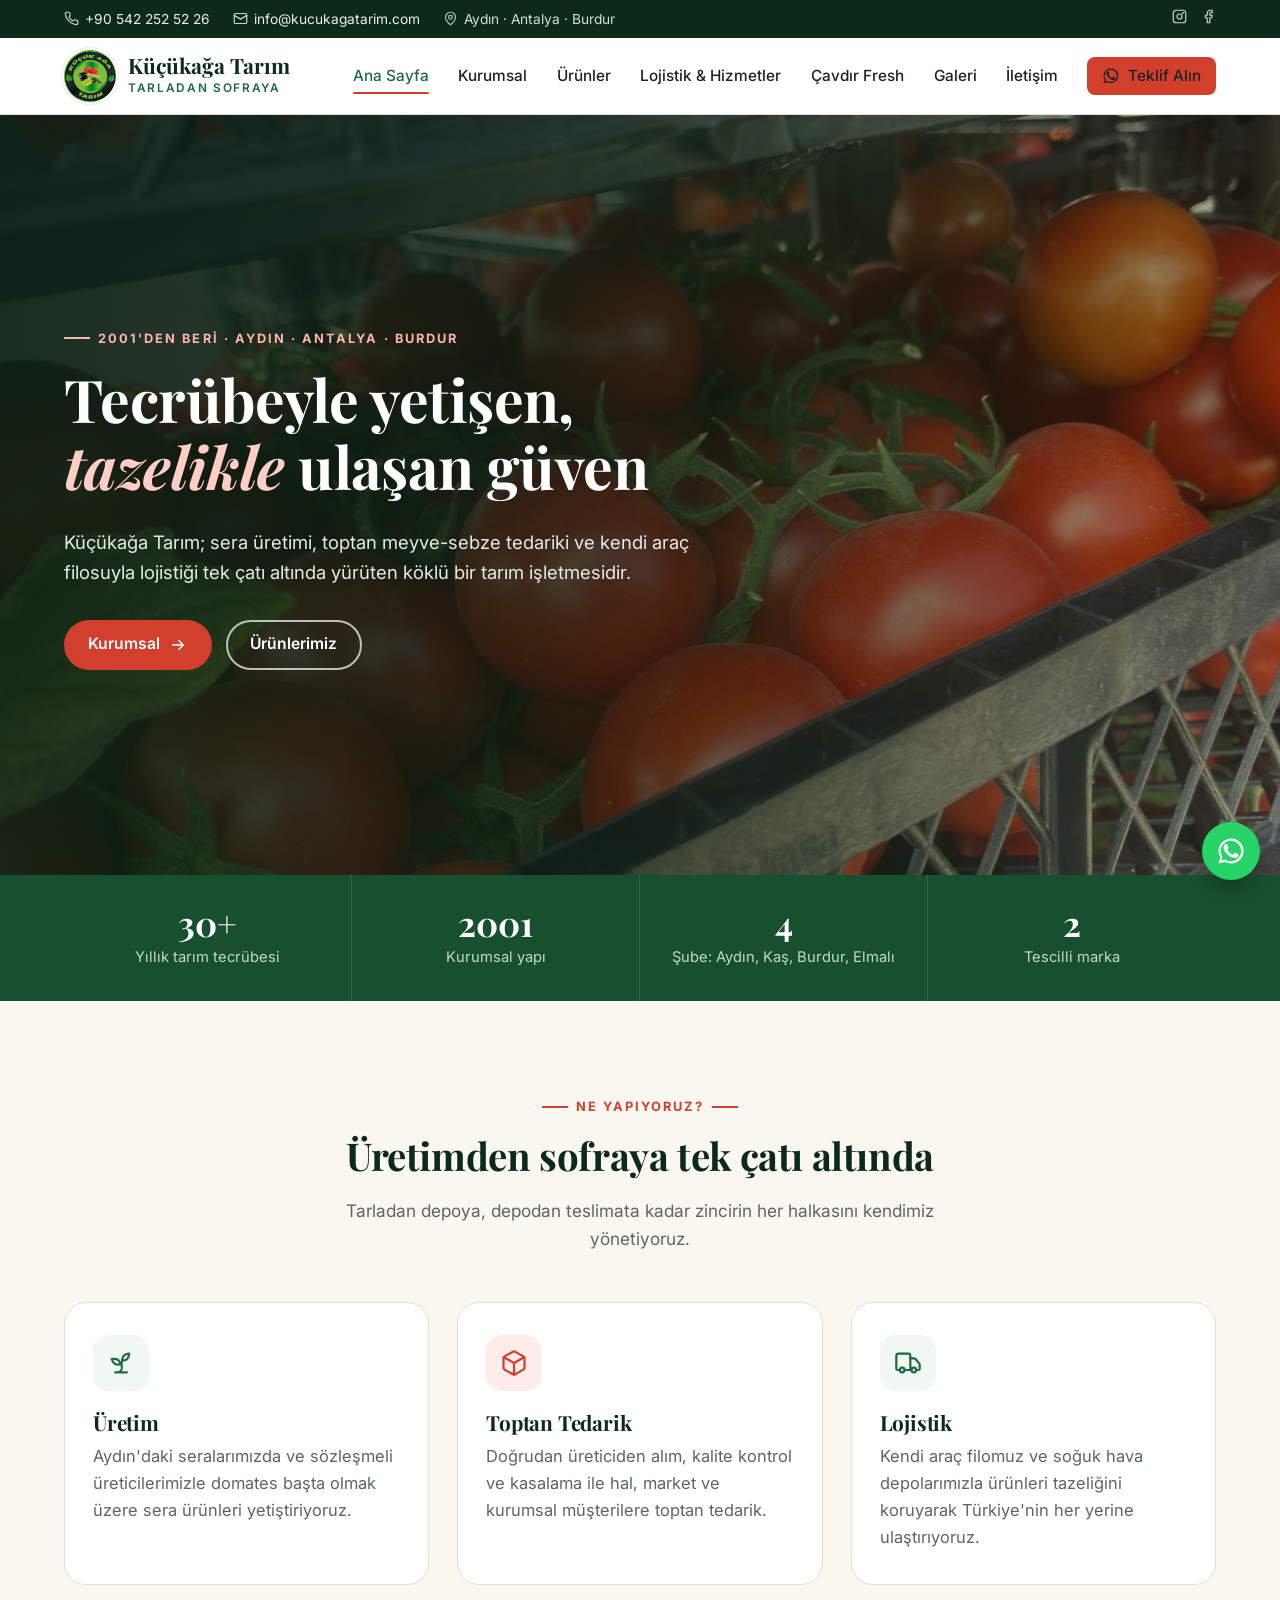
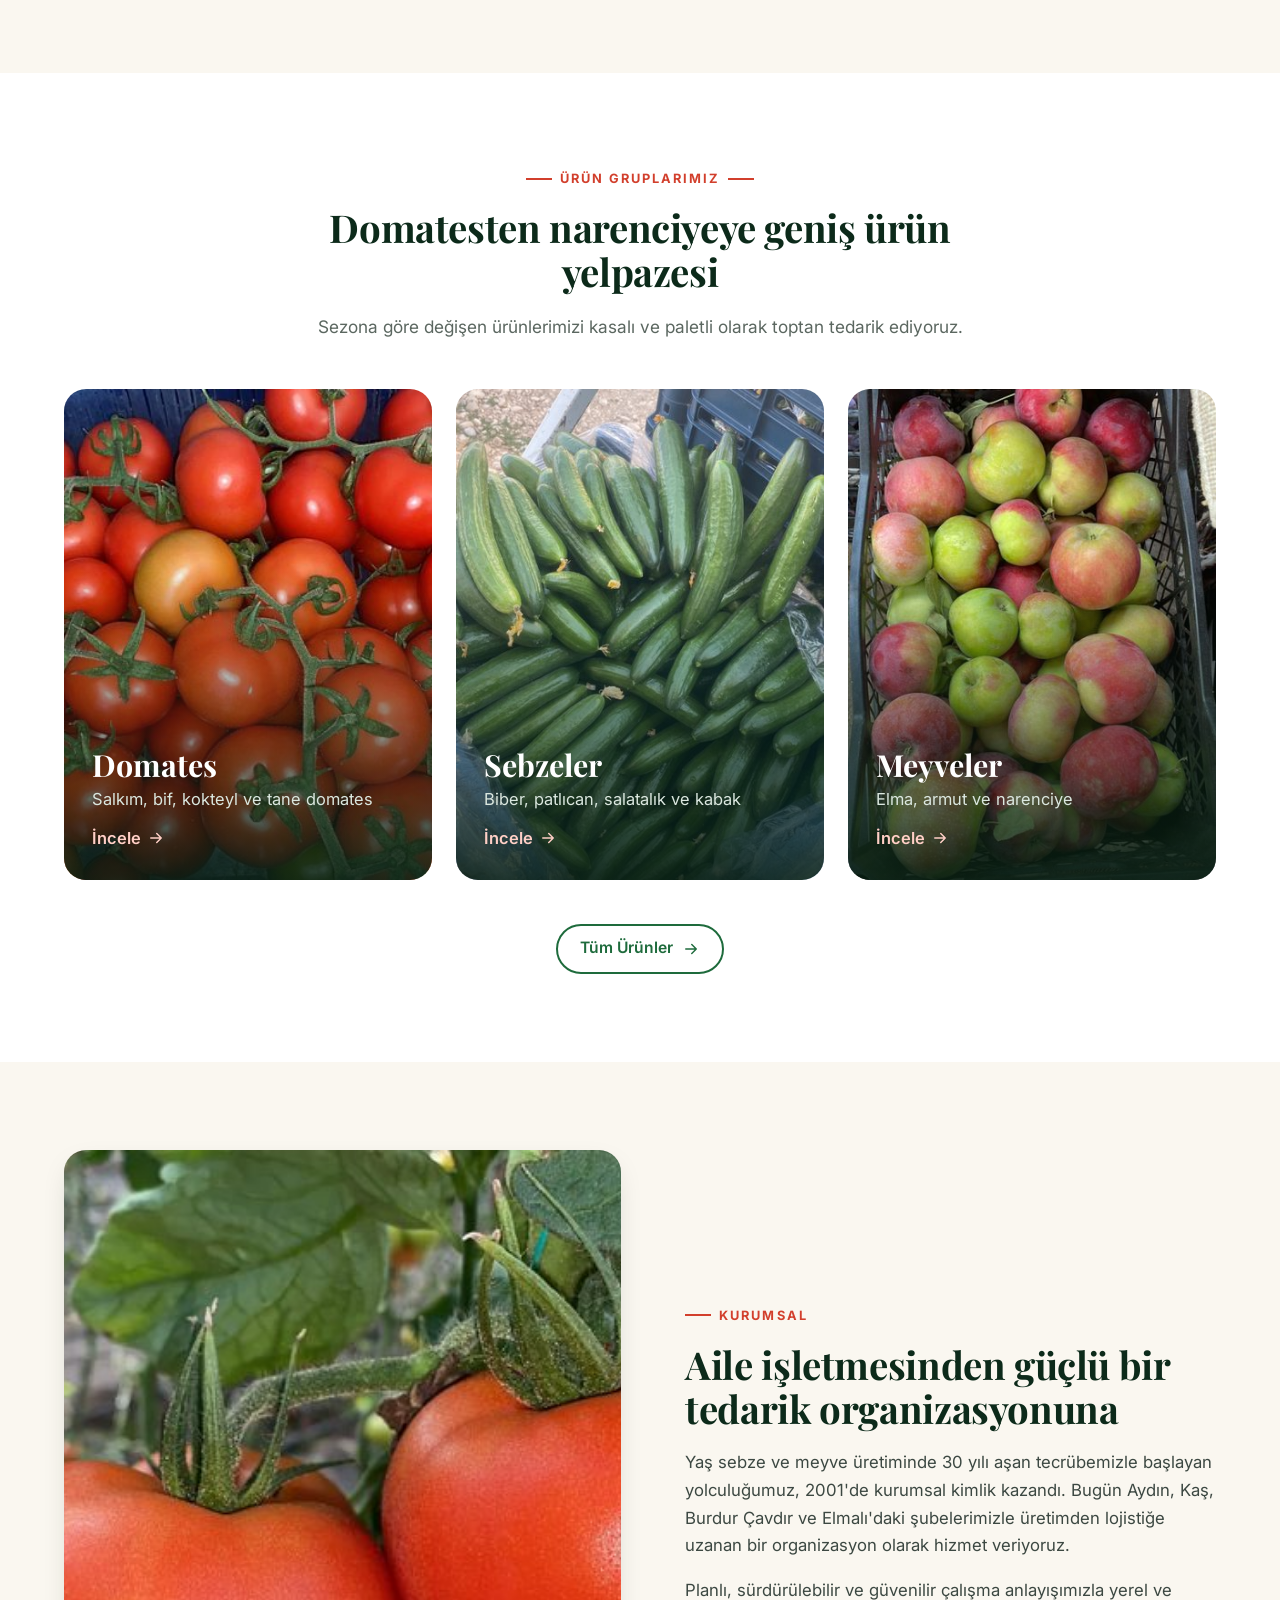
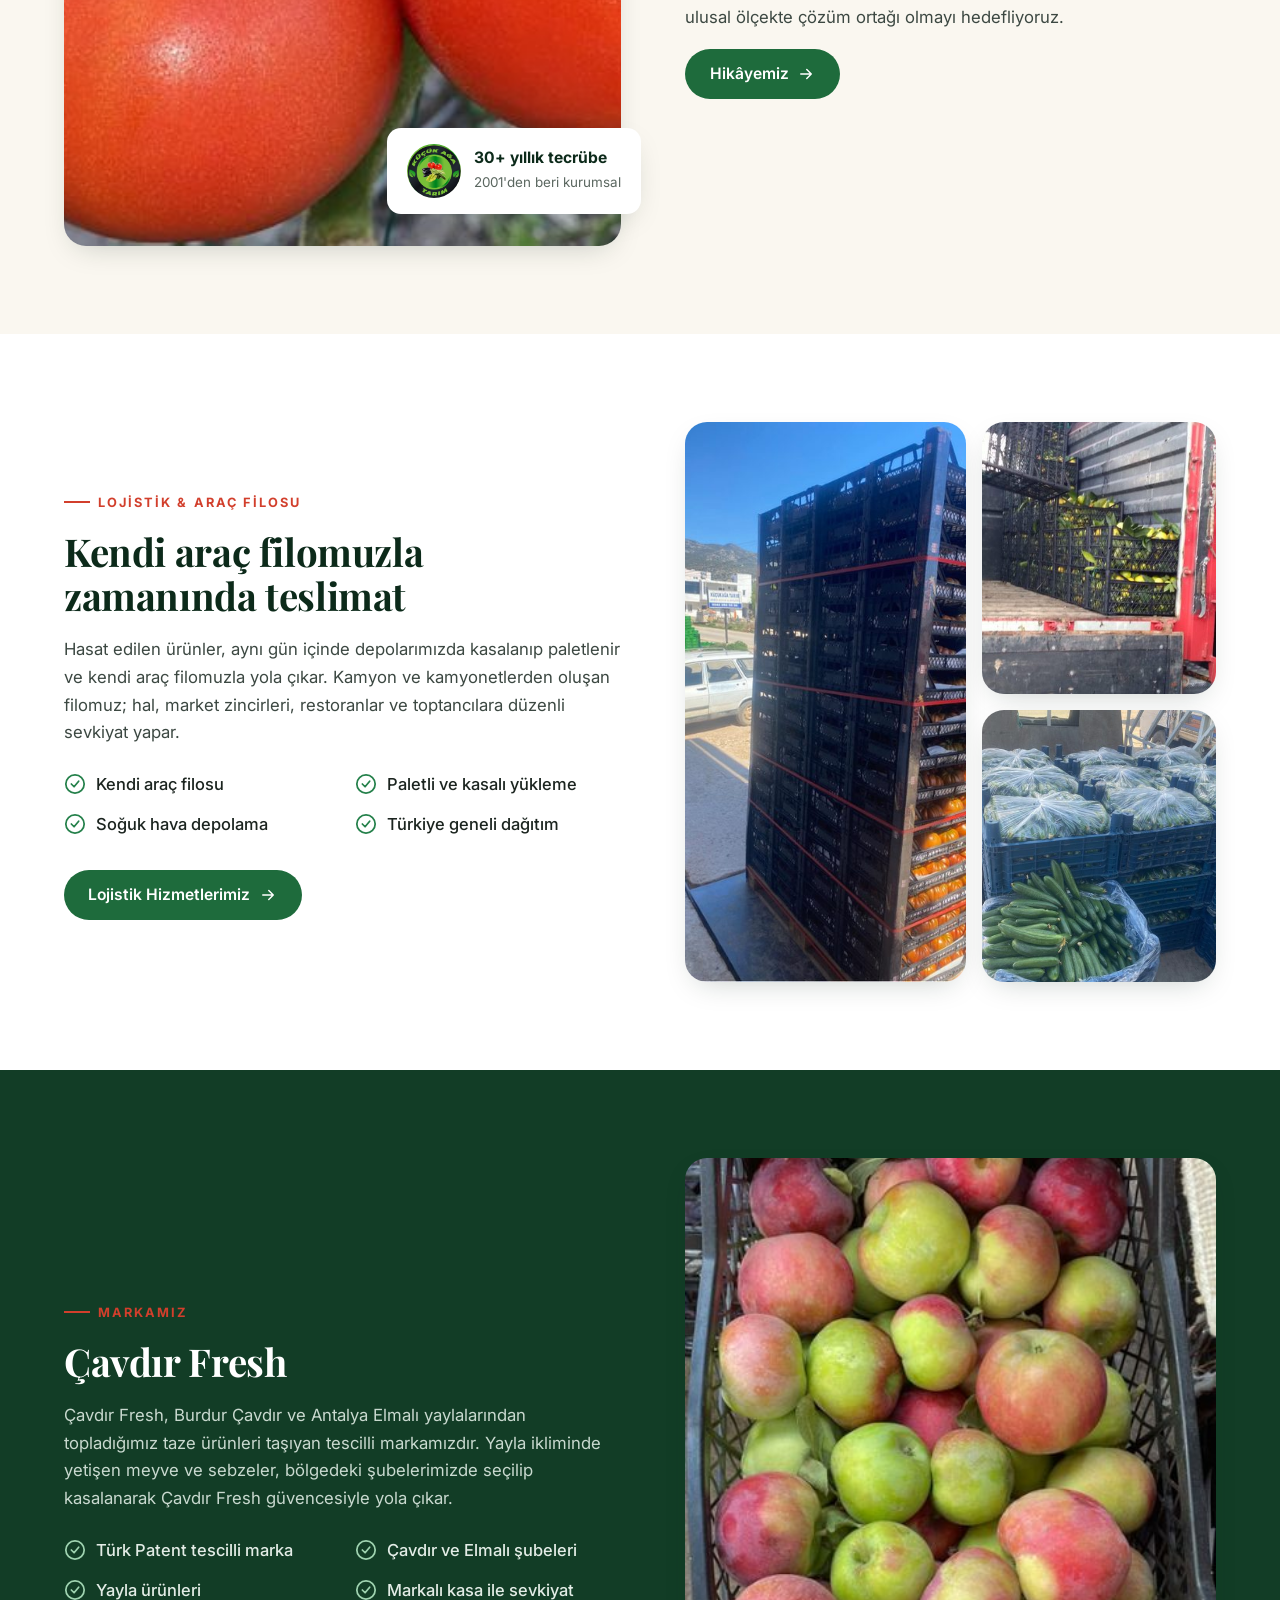
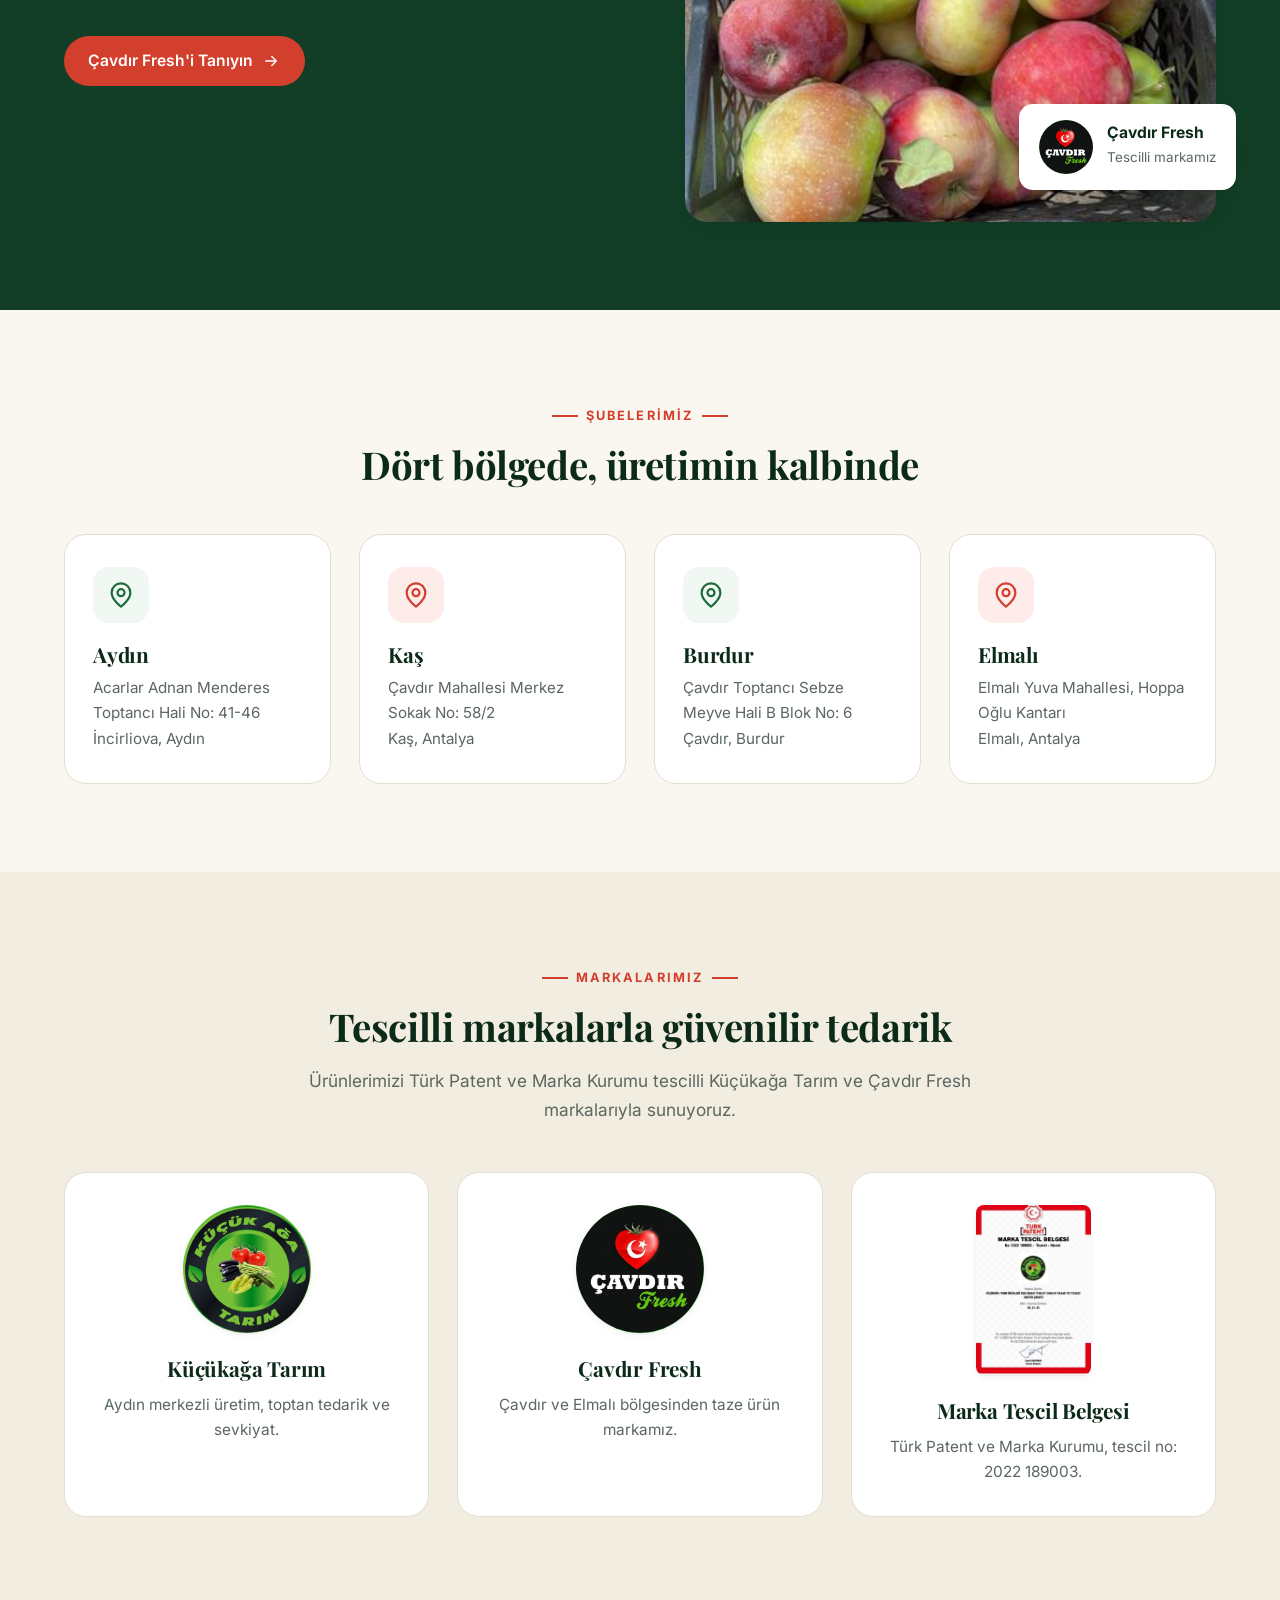
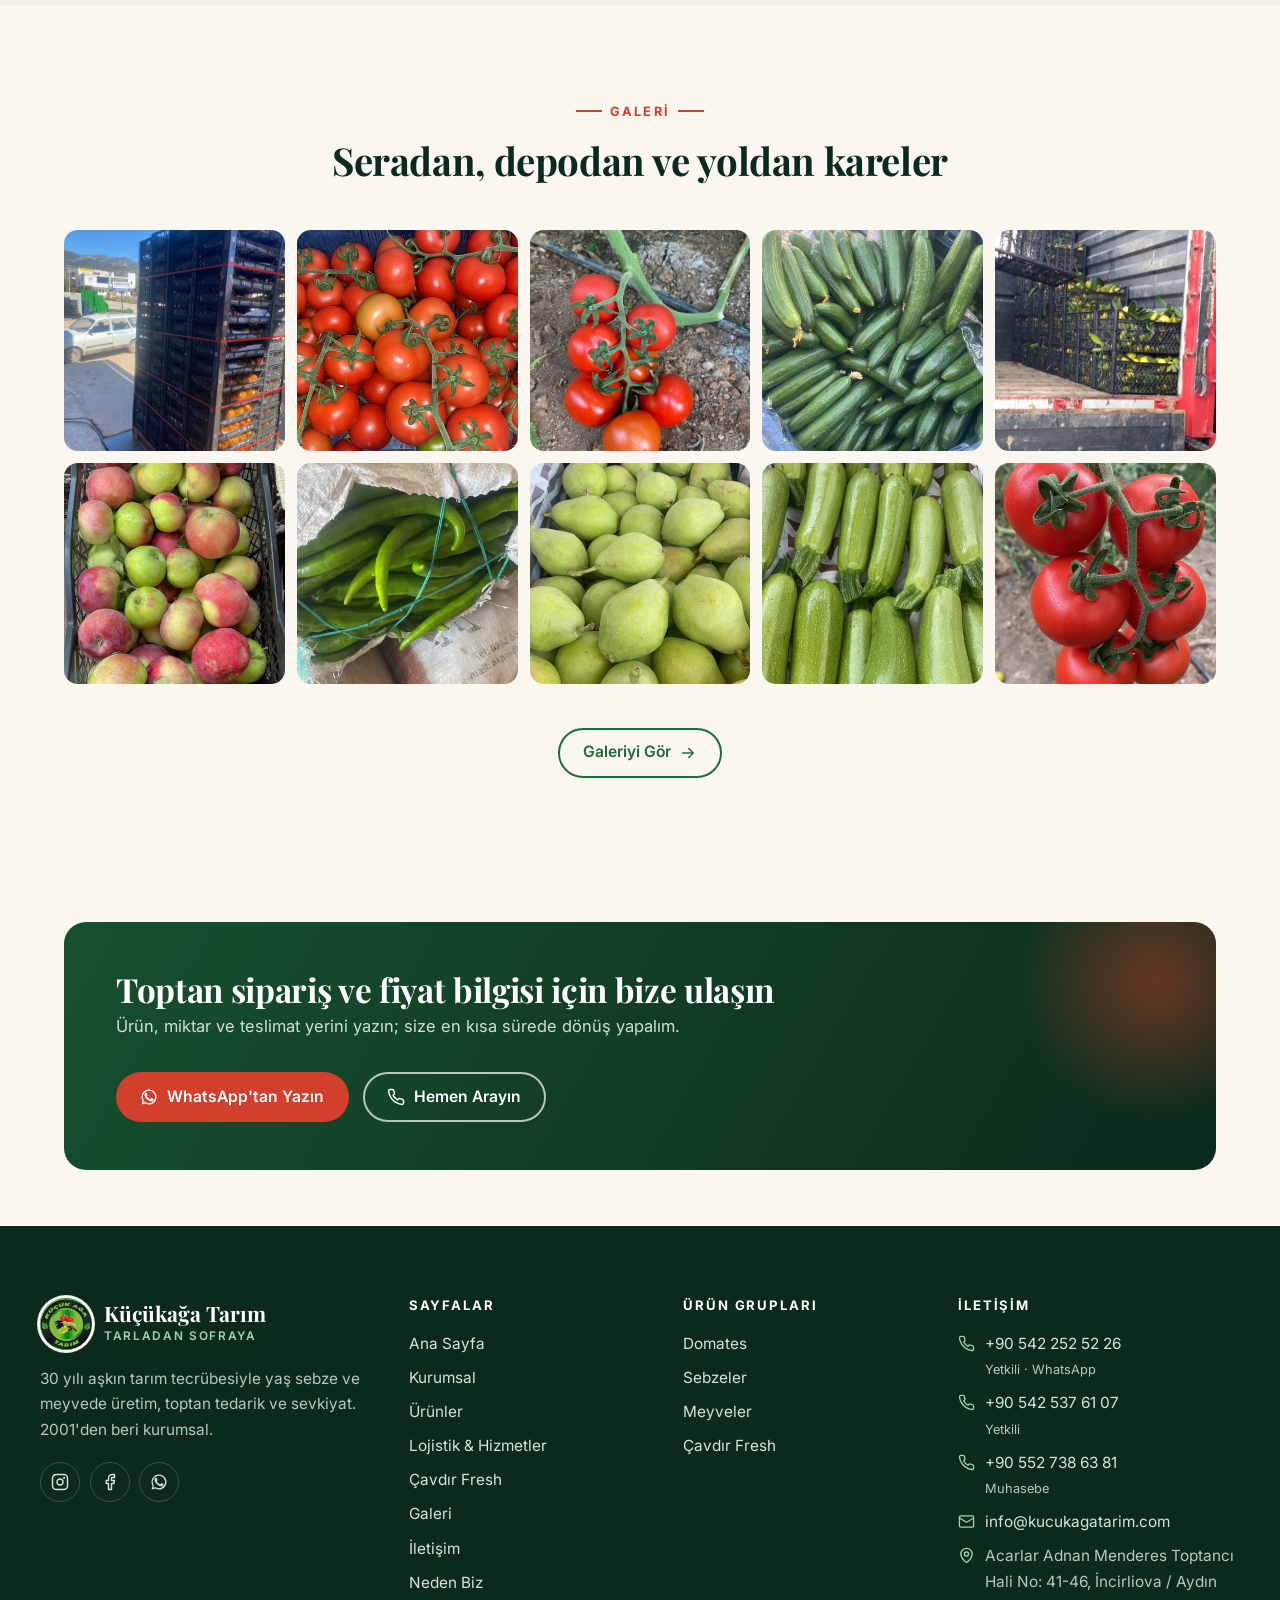
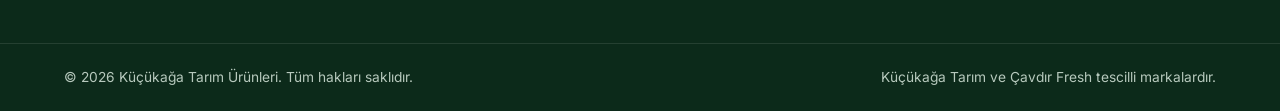
==== commit b888a911: "Kurumsal kimlik: Çavdır Fresh sayfası, araç filosu, yeni ürünler ve Facebook fotoğrafları - Ana sayf" ====
--- a/index.html
+++ b/index.html
@@ -3,16 +3,16 @@
 <head>
   <meta charset="utf-8">
   <meta name="viewport" content="width=device-width, initial-scale=1">
-  <title>Küçükağa Tarım | Taze Domates &amp; Sera Ürünleri – Toptan Tedarik</title>
-  <meta name="description" content="Küçükağa Tarım: salkım, bif ve kokteyl domates, sivri biber ve kemer patlıcan. 30+ yıllık tecrübe, soğuk hava depolama ve Türkiye geneli toptan sevkiyat.">
+  <title>Küçükağa Tarım | Sera Üretimi, Toptan Meyve-Sebze Tedariki ve Lojistik</title>
+  <meta name="description" content="Küçükağa Tarım: 2001&#x27;den beri sera üretimi, toptan domates, sebze ve meyve tedariki, kendi araç filosuyla Türkiye geneli sevkiyat. Tescilli Çavdır Fresh markası.">
   <link rel="canonical" href="https://kucukagatarim.com/">
   <meta property="og:type" content="website">
   <meta property="og:locale" content="tr_TR">
   <meta property="og:site_name" content="Küçükağa Tarım">
-  <meta property="og:title" content="Küçükağa Tarım | Taze Domates &amp; Sera Ürünleri – Toptan Tedarik">
-  <meta property="og:description" content="Küçükağa Tarım: salkım, bif ve kokteyl domates, sivri biber ve kemer patlıcan. 30+ yıllık tecrübe, soğuk hava depolama ve Türkiye geneli toptan sevkiyat.">
+  <meta property="og:title" content="Küçükağa Tarım | Sera Üretimi, Toptan Meyve-Sebze Tedariki ve Lojistik">
+  <meta property="og:description" content="Küçükağa Tarım: 2001&#x27;den beri sera üretimi, toptan domates, sebze ve meyve tedariki, kendi araç filosuyla Türkiye geneli sevkiyat. Tescilli Çavdır Fresh markası.">
   <meta property="og:url" content="https://kucukagatarim.com/">
-  <meta property="og:image" content="https://kucukagatarim.com/assets/img/hasat-2.jpg">
+  <meta property="og:image" content="https://kucukagatarim.com/assets/img/salkim-domates-kasa-genis.jpg">
   <meta name="twitter:card" content="summary_large_image">
   <meta name="theme-color" content="#123d26">
   <link rel="icon" href="logo.ico" sizes="any">
@@ -21,7 +21,7 @@
   <link rel="preconnect" href="https://fonts.googleapis.com">
   <link rel="preconnect" href="https://fonts.gstatic.com" crossorigin>
   <link rel="stylesheet" href="https://fonts.googleapis.com/css2?family=Inter:wght@400;500;600;700&family=Playfair+Display:ital,wght@0,600;0,700;1,600&display=swap">
-  <link rel="stylesheet" href="assets/css/site.css?v=20261117">
+  <link rel="stylesheet" href="assets/css/site.css?v=20261118">
   <script type="application/ld+json">{"@context": "https://schema.org", "@type": "Organization", "name": "Küçükağa Tarım", "legalName": "Küçükağa Tarım Ürünleri Gıda İnşaat İthalat İhracat Sanayi ve Ticaret Ltd. Şti.", "url": "https://kucukagatarim.com/", "logo": "https://kucukagatarim.com/assets/img/logo.jpg", "email": "info@kucukagatarim.com", "foundingDate": "2001", "sameAs": ["https://www.instagram.com/kucuk_aga_tarim.aydin?igsh=cGRrMXJ0emNpb3h1", "https://www.facebook.com/share/18U8bR2U88/"], "contactPoint": [{"@type": "ContactPoint", "telephone": "+90-542-252-52-26", "contactType": "customer service", "areaServed": "TR", "availableLanguage": "Turkish"}], "address": {"@type": "PostalAddress", "streetAddress": "Acarlar Adnan Menderes Toptancı Hali No: 41-46", "addressLocality": "İncirliova", "addressRegion": "Aydın", "addressCountry": "TR"}}</script>
 </head>
 <body>
@@ -48,37 +48,28 @@
     <button class="menu-toggle" type="button" aria-label="Menüyü aç" aria-expanded="false" aria-controls="site-nav"><svg viewBox="0 0 24 24" fill="none" stroke="currentColor" stroke-width="1.9" stroke-linecap="round" stroke-linejoin="round" aria-hidden="true"><path d="M4 6h16M4 12h16M4 18h16"/></svg></button>
     <nav class="nav" id="site-nav" aria-label="Ana menü">
       <a href="index.html" aria-current="page">Ana Sayfa</a>
+      <a href="hakkimizda.html">Kurumsal</a>
       <a href="urunler.html">Ürünler</a>
-      <a href="hizmetler.html">Hizmetler</a>
-      <a href="neden-biz.html">Neden Biz</a>
+      <a href="hizmetler.html">Lojistik & Hizmetler</a>
+      <a href="cavdir-fresh.html">Çavdır Fresh</a>
       <a href="galeri.html">Galeri</a>
-      <a href="hakkimizda.html">Hakkımızda</a>
       <a href="iletisim.html">İletişim</a>
       <a class="btn btn-primary header-cta" href="https://wa.me/905422525226" target="_blank" rel="noopener"><svg viewBox="0 0 24 24" fill="currentColor" aria-hidden="true"><path d="M17.5 14.4c-.3-.1-1.8-.9-2-1-.3-.1-.5-.1-.7.1-.2.3-.8 1-.9 1.2-.2.2-.3.2-.6.1-.3-.1-1.3-.5-2.4-1.5-.9-.8-1.5-1.8-1.7-2.1-.2-.3 0-.5.1-.6l.4-.5c.2-.2.2-.3.3-.5.1-.2 0-.4 0-.5l-.9-2.2c-.2-.6-.5-.5-.7-.5h-.6c-.2 0-.5.1-.8.4-.3.3-1 1-1 2.5s1.1 2.9 1.2 3.1c.1.2 2.1 3.2 5.1 4.5.7.3 1.3.5 1.7.6.7.2 1.4.2 1.9.1.6-.1 1.8-.7 2-1.4.2-.7.2-1.3.2-1.4-.1-.1-.3-.2-.6-.3Z"/><path d="M12 2a10 10 0 0 0-8.6 15L2 22l5.1-1.3A10 10 0 1 0 12 2Zm0 18.2c-1.6 0-3.1-.4-4.4-1.2l-.3-.2-3 .8.8-3-.2-.3A8.2 8.2 0 1 1 12 20.2Z"/></svg>Teklif Alın</a>
     </nav>
   </div>
 </header>
 <main id="icerik">
-<section class="hero">
+<section class="hero hero-full">
+  <div class="hero-bg"><img src="assets/img/salkim-domates-kasa-genis.jpg" alt="" fetchpriority="high"></div>
   <div class="wrap">
     <div class="hero-inner">
-      <span class="eyebrow">Aydın · Antalya · Burdur</span>
-      <h1>Tarladan sofraya <em>taze</em> ve güvenilir tedarik</h1>
-      <p class="lead">Küçükağa Tarım; salkım, bif ve kokteyl domatesten biber ve patlıcana kadar yöresel sera ürünlerini dalında olgunlaştırır, toptan olarak Türkiye'nin her yerine ulaştırır.</p>
+      <span class="eyebrow">2001'den beri · Aydın · Antalya · Burdur</span>
+      <h1>Tecrübeyle yetişen, <em>tazelikle</em> ulaşan güven</h1>
+      <p class="lead">Küçükağa Tarım; sera üretimi, toptan meyve-sebze tedariki ve kendi araç filosuyla lojistiği tek çatı altında yürüten köklü bir tarım işletmesidir.</p>
       <div class="hero-actions">
-        <a class="btn btn-primary" href="urunler.html">Ürünlerimizi İnceleyin <svg viewBox="0 0 24 24" fill="none" stroke="currentColor" stroke-width="1.9" stroke-linecap="round" stroke-linejoin="round" aria-hidden="true"><path d="M5 12h14M13 6l6 6-6 6"/></svg></a>
-        <a class="btn btn-ghost" href="https://wa.me/905422525226" target="_blank" rel="noopener"><svg viewBox="0 0 24 24" fill="currentColor" aria-hidden="true"><path d="M17.5 14.4c-.3-.1-1.8-.9-2-1-.3-.1-.5-.1-.7.1-.2.3-.8 1-.9 1.2-.2.2-.3.2-.6.1-.3-.1-1.3-.5-2.4-1.5-.9-.8-1.5-1.8-1.7-2.1-.2-.3 0-.5.1-.6l.4-.5c.2-.2.2-.3.3-.5.1-.2 0-.4 0-.5l-.9-2.2c-.2-.6-.5-.5-.7-.5h-.6c-.2 0-.5.1-.8.4-.3.3-1 1-1 2.5s1.1 2.9 1.2 3.1c.1.2 2.1 3.2 5.1 4.5.7.3 1.3.5 1.7.6.7.2 1.4.2 1.9.1.6-.1 1.8-.7 2-1.4.2-.7.2-1.3.2-1.4-.1-.1-.3-.2-.6-.3Z"/><path d="M12 2a10 10 0 0 0-8.6 15L2 22l5.1-1.3A10 10 0 1 0 12 2Zm0 18.2c-1.6 0-3.1-.4-4.4-1.2l-.3-.2-3 .8.8-3-.2-.3A8.2 8.2 0 1 1 12 20.2Z"/></svg>Teklif Alın</a>
-      </div>
-      <div class="hero-badges">
-        <div><svg viewBox="0 0 24 24" fill="none" stroke="currentColor" stroke-width="1.9" stroke-linecap="round" stroke-linejoin="round" aria-hidden="true"><circle cx="12" cy="8" r="6"/><path d="M15.5 12.9 17 22l-5-3-5 3 1.5-9.1"/></svg>30+ yıllık tecrübe</div>
-        <div><svg viewBox="0 0 24 24" fill="none" stroke="currentColor" stroke-width="1.9" stroke-linecap="round" stroke-linejoin="round" aria-hidden="true"><path d="M2 12h20M12 2v20m8-16-16 12m16 0L4 6"/></svg>Soğuk hava depolama</div>
-        <div><svg viewBox="0 0 24 24" fill="none" stroke="currentColor" stroke-width="1.9" stroke-linecap="round" stroke-linejoin="round" aria-hidden="true"><path d="M14 18V6a2 2 0 0 0-2-2H4a2 2 0 0 0-2 2v11a1 1 0 0 0 1 1h2"/><path d="M15 18H9"/><path d="M19 18h2a1 1 0 0 0 1-1v-3.6a1 1 0 0 0-.2-.6l-3.5-4.4A1 1 0 0 0 17.5 8H14"/><circle cx="17" cy="18" r="2"/><circle cx="7" cy="18" r="2"/></svg>Türkiye geneli sevkiyat</div>
-      </div>
-    </div>
-    <div class="hero-media" aria-hidden="true">
-      <img class="m1" src="assets/img/hasat-2.jpg" alt="" fetchpriority="high">
-      <img class="m2" src="assets/img/bif-domates-sm.jpg" alt="">
-      <img class="seal" src="assets/img/logo-sm.jpg" alt="">
+        <a class="btn btn-primary" href="hakkimizda.html">Kurumsal <svg viewBox="0 0 24 24" fill="none" stroke="currentColor" stroke-width="1.9" stroke-linecap="round" stroke-linejoin="round" aria-hidden="true"><path d="M5 12h14M13 6l6 6-6 6"/></svg></a>
+        <a class="btn btn-ghost" href="urunler.html">Ürünlerimiz</a>
+      </div>
     </div>
   </div>
 </section>
@@ -92,121 +83,150 @@
 </section>
 
 <section class="section">
+  <div class="wrap">
+    <div class="section-head center reveal">
+      <span class="eyebrow">Ne yapıyoruz?</span>
+      <h2>Üretimden sofraya tek çatı altında</h2>
+      <p>Tarladan depoya, depodan teslimata kadar zincirin her halkasını kendimiz yönetiyoruz.</p>
+    </div>
+    <div class="grid grid-3">
+      <div class="feature reveal">
+        <div class="icon"><svg viewBox="0 0 24 24" fill="none" stroke="currentColor" stroke-width="1.9" stroke-linecap="round" stroke-linejoin="round" aria-hidden="true"><path d="M7 20h10M10 20c5.5-2.5.8-6.4 3-10"/><path d="M9.5 9.4c1.1.8 1.8 2.2 2.3 3.7-2 .4-3.5.4-4.8-.3-1.2-.6-2.3-1.9-3-4.2 2.8-.5 4.4 0 5.5.8Z"/><path d="M14.1 6a7 7 0 0 0-1.1 4c1.9-.1 3.3-.6 4.3-1.4 1-1 1.6-2.3 1.7-4.6-2.7.1-4 1-4.9 2Z"/></svg></div>
+        <h3>Üretim</h3>
+        <p>Aydın'daki seralarımızda ve sözleşmeli üreticilerimizle domates başta olmak üzere sera ürünleri yetiştiriyoruz.</p>
+      </div>
+      <div class="feature reveal">
+        <div class="icon red"><svg viewBox="0 0 24 24" fill="none" stroke="currentColor" stroke-width="1.9" stroke-linecap="round" stroke-linejoin="round" aria-hidden="true"><path d="M21 8a2 2 0 0 0-1-1.7l-7-4a2 2 0 0 0-2 0l-7 4A2 2 0 0 0 3 8v8a2 2 0 0 0 1 1.7l7 4a2 2 0 0 0 2 0l7-4a2 2 0 0 0 1-1.7Z"/><path d="m3.3 7 8.7 5 8.7-5M12 22V12"/></svg></div>
+        <h3>Toptan Tedarik</h3>
+        <p>Doğrudan üreticiden alım, kalite kontrol ve kasalama ile hal, market ve kurumsal müşterilere toptan tedarik.</p>
+      </div>
+      <div class="feature reveal">
+        <div class="icon"><svg viewBox="0 0 24 24" fill="none" stroke="currentColor" stroke-width="1.9" stroke-linecap="round" stroke-linejoin="round" aria-hidden="true"><path d="M14 18V6a2 2 0 0 0-2-2H4a2 2 0 0 0-2 2v11a1 1 0 0 0 1 1h2"/><path d="M15 18H9"/><path d="M19 18h2a1 1 0 0 0 1-1v-3.6a1 1 0 0 0-.2-.6l-3.5-4.4A1 1 0 0 0 17.5 8H14"/><circle cx="17" cy="18" r="2"/><circle cx="7" cy="18" r="2"/></svg></div>
+        <h3>Lojistik</h3>
+        <p>Kendi araç filomuz ve soğuk hava depolarımızla ürünleri tazeliğini koruyarak Türkiye'nin her yerine ulaştırıyoruz.</p>
+      </div>
+    </div>
+  </div>
+</section>
+
+<section class="section section-alt">
+  <div class="wrap">
+    <div class="section-head center reveal">
+      <span class="eyebrow">Ürün gruplarımız</span>
+      <h2>Domatesten narenciyeye geniş ürün yelpazesi</h2>
+      <p>Sezona göre değişen ürünlerimizi kasalı ve paletli olarak toptan tedarik ediyoruz.</p>
+    </div>
+    <div class="cats">
+      <a class="cat-card reveal" href="urunler.html#domates">
+        <img src="assets/img/salkim-domates-ust-sm.jpg" alt="Domates" width="720" height="960" loading="lazy" decoding="async">
+        <span class="cat-body"><strong>Domates</strong><span>Salkım, bif, kokteyl ve tane domates</span><em>İncele <svg viewBox="0 0 24 24" fill="none" stroke="currentColor" stroke-width="1.9" stroke-linecap="round" stroke-linejoin="round" aria-hidden="true"><path d="M5 12h14M13 6l6 6-6 6"/></svg></em></span>
+      </a>
+      <a class="cat-card reveal" href="urunler.html#sebze">
+        <img src="assets/img/salatalik-sm.jpg" alt="Sebzeler" width="720" height="960" loading="lazy" decoding="async">
+        <span class="cat-body"><strong>Sebzeler</strong><span>Biber, patlıcan, salatalık ve kabak</span><em>İncele <svg viewBox="0 0 24 24" fill="none" stroke="currentColor" stroke-width="1.9" stroke-linecap="round" stroke-linejoin="round" aria-hidden="true"><path d="M5 12h14M13 6l6 6-6 6"/></svg></em></span>
+      </a>
+      <a class="cat-card reveal" href="urunler.html#meyve">
+        <img src="assets/img/elma-sm.jpg" alt="Meyveler" width="720" height="960" loading="lazy" decoding="async">
+        <span class="cat-body"><strong>Meyveler</strong><span>Elma, armut ve narenciye</span><em>İncele <svg viewBox="0 0 24 24" fill="none" stroke="currentColor" stroke-width="1.9" stroke-linecap="round" stroke-linejoin="round" aria-hidden="true"><path d="M5 12h14M13 6l6 6-6 6"/></svg></em></span>
+      </a>
+    </div>
+    <div class="section-foot"><a class="btn btn-outline" href="urunler.html">Tüm Ürünler <svg viewBox="0 0 24 24" fill="none" stroke="currentColor" stroke-width="1.9" stroke-linecap="round" stroke-linejoin="round" aria-hidden="true"><path d="M5 12h14M13 6l6 6-6 6"/></svg></a></div>
+  </div>
+</section>
+
+<section class="section">
   <div class="wrap split">
     <div class="split-media reveal">
-      <img src="assets/img/sera-4-sm.jpg" alt="Serada dalında olgunlaşan salkım domatesler" width="720" height="1280" loading="lazy" decoding="async">
+      <img src="assets/img/sera-domates-dal-sm.jpg" alt="Serada dalında olgunlaşan domatesler" width="720" height="960" loading="lazy" decoding="async">
+      <div class="media-card">
+        <img src="assets/img/logo-sm.jpg" alt="Küçükağa Tarım" width="54" height="54" loading="lazy" decoding="async">
+        <div><strong>30+ yıllık tecrübe</strong><span>2001'den beri kurumsal</span></div>
+      </div>
+    </div>
+    <div class="split-body reveal">
+      <span class="eyebrow">Kurumsal</span>
+      <h2>Aile işletmesinden güçlü bir tedarik organizasyonuna</h2>
+      <p>Yaş sebze ve meyve üretiminde 30 yılı aşan tecrübemizle başlayan yolculuğumuz, 2001'de kurumsal kimlik kazandı. Bugün Aydın, Kaş, Burdur Çavdır ve Elmalı'daki şubelerimizle üretimden lojistiğe uzanan bir organizasyon olarak hizmet veriyoruz.</p>
+      <p>Planlı, sürdürülebilir ve güvenilir çalışma anlayışımızla yerel ve ulusal ölçekte çözüm ortağı olmayı hedefliyoruz.</p>
+      <a class="btn btn-green" href="hakkimizda.html">Hikâyemiz <svg viewBox="0 0 24 24" fill="none" stroke="currentColor" stroke-width="1.9" stroke-linecap="round" stroke-linejoin="round" aria-hidden="true"><path d="M5 12h14M13 6l6 6-6 6"/></svg></a>
+    </div>
+  </div>
+</section>
+<section class="section section-alt" id="lojistik">
+  <div class="wrap split">
+    <div class="split-body reveal">
+      <span class="eyebrow">Lojistik & araç filosu</span>
+      <h2>Kendi araç filomuzla zamanında teslimat</h2>
+      <p>Hasat edilen ürünler, aynı gün içinde depolarımızda kasalanıp paletlenir ve kendi araç filomuzla yola çıkar. Kamyon ve kamyonetlerden oluşan filomuz; hal, market zincirleri, restoranlar ve toptancılara düzenli sevkiyat yapar.</p>
+      <ul class="checks">
+        <li><svg viewBox="0 0 24 24" fill="none" stroke="currentColor" stroke-width="1.9" stroke-linecap="round" stroke-linejoin="round" aria-hidden="true"><circle cx="12" cy="12" r="10"/><path d="m8 12 3 3 5-6"/></svg>Kendi araç filosu</li>
+        <li><svg viewBox="0 0 24 24" fill="none" stroke="currentColor" stroke-width="1.9" stroke-linecap="round" stroke-linejoin="round" aria-hidden="true"><circle cx="12" cy="12" r="10"/><path d="m8 12 3 3 5-6"/></svg>Paletli ve kasalı yükleme</li>
+        <li><svg viewBox="0 0 24 24" fill="none" stroke="currentColor" stroke-width="1.9" stroke-linecap="round" stroke-linejoin="round" aria-hidden="true"><circle cx="12" cy="12" r="10"/><path d="m8 12 3 3 5-6"/></svg>Soğuk hava depolama</li>
+        <li><svg viewBox="0 0 24 24" fill="none" stroke="currentColor" stroke-width="1.9" stroke-linecap="round" stroke-linejoin="round" aria-hidden="true"><circle cx="12" cy="12" r="10"/><path d="m8 12 3 3 5-6"/></svg>Türkiye geneli dağıtım</li>
+      </ul>
+      <a class="btn btn-green" href="hizmetler.html#lojistik">Lojistik Hizmetlerimiz <svg viewBox="0 0 24 24" fill="none" stroke="currentColor" stroke-width="1.9" stroke-linecap="round" stroke-linejoin="round" aria-hidden="true"><path d="M5 12h14M13 6l6 6-6 6"/></svg></a>
+    </div>
+    <div class="mosaic reveal">
+      <span class="m-a" data-full="assets/img/palet-sevkiyat.jpg" data-caption="Sevkiyata hazır paletler"><img src="assets/img/palet-sevkiyat-sm.jpg" alt="Sevkiyata hazır paletler" width="720" height="960" loading="lazy" decoding="async"></span>
+      <span class="m-b" data-full="assets/img/narenciye-tir.jpg" data-caption="Araç filomuzla narenciye yüklemesi"><img src="assets/img/narenciye-tir-sm.jpg" alt="Araç filomuzla narenciye yüklemesi" width="420" height="905" loading="lazy" decoding="async"></span>
+      <span class="m-c" data-full="assets/img/salatalik-depo.jpg" data-caption="Depoda kasalanmış ürünler"><img src="assets/img/salatalik-depo-sm.jpg" alt="Depoda kasalanmış ürünler" width="720" height="1280" loading="lazy" decoding="async"></span>
+    </div>
+  </div>
+</section>
+<section class="section section-dark cavdir-band">
+  <div class="wrap split reverse">
+    <div class="split-media reveal">
+      <img src="assets/img/elma-sm.jpg" alt="Çavdır Fresh elmaları" width="720" height="1280" loading="lazy" decoding="async">
       <div class="media-card">
         <img src="assets/img/cavdir-fresh-logo-sm.jpg" alt="Çavdır Fresh" width="54" height="54" loading="lazy" decoding="async">
         <div><strong>Çavdır Fresh</strong><span>Tescilli markamız</span></div>
       </div>
     </div>
     <div class="split-body reveal">
-      <span class="eyebrow">Kaliteli üretim, güvenilir tedarik</span>
-      <h2>Hasattan teslimata kadar her adım bizde</h2>
-      <p>Türkiye'nin en verimli tarım bölgelerinde hasadını yaptığımız ürünleri modern soğuk hava depolama sistemleriyle saklıyor, maksimum tazelikle teslim ediyoruz.</p>
-      <p>Doğrudan çiftçiden alım yaparak ürün kalitesini ve müşteri memnuniyetini en uygun fiyatlarla sunuyoruz.</p>
+      <span class="eyebrow">Markamız</span>
+      <h2>Çavdır Fresh</h2>
+      <p>Çavdır Fresh, Burdur Çavdır ve Antalya Elmalı yaylalarından topladığımız taze ürünleri taşıyan tescilli markamızdır. Yayla ikliminde yetişen meyve ve sebzeler, bölgedeki şubelerimizde seçilip kasalanarak Çavdır Fresh güvencesiyle yola çıkar.</p>
       <ul class="checks">
-        <li><svg viewBox="0 0 24 24" fill="none" stroke="currentColor" stroke-width="1.9" stroke-linecap="round" stroke-linejoin="round" aria-hidden="true"><circle cx="12" cy="12" r="10"/><path d="m8 12 3 3 5-6"/></svg>Dalında olgunlaşan ürün</li>
-        <li><svg viewBox="0 0 24 24" fill="none" stroke="currentColor" stroke-width="1.9" stroke-linecap="round" stroke-linejoin="round" aria-hidden="true"><circle cx="12" cy="12" r="10"/><path d="m8 12 3 3 5-6"/></svg>Doğrudan çiftçiden alım</li>
-        <li><svg viewBox="0 0 24 24" fill="none" stroke="currentColor" stroke-width="1.9" stroke-linecap="round" stroke-linejoin="round" aria-hidden="true"><circle cx="12" cy="12" r="10"/><path d="m8 12 3 3 5-6"/></svg>Soğuk hava depolama</li>
-        <li><svg viewBox="0 0 24 24" fill="none" stroke="currentColor" stroke-width="1.9" stroke-linecap="round" stroke-linejoin="round" aria-hidden="true"><circle cx="12" cy="12" r="10"/><path d="m8 12 3 3 5-6"/></svg>Geniş araç filosu</li>
+        <li><svg viewBox="0 0 24 24" fill="none" stroke="currentColor" stroke-width="1.9" stroke-linecap="round" stroke-linejoin="round" aria-hidden="true"><circle cx="12" cy="12" r="10"/><path d="m8 12 3 3 5-6"/></svg>Türk Patent tescilli marka</li>
+        <li><svg viewBox="0 0 24 24" fill="none" stroke="currentColor" stroke-width="1.9" stroke-linecap="round" stroke-linejoin="round" aria-hidden="true"><circle cx="12" cy="12" r="10"/><path d="m8 12 3 3 5-6"/></svg>Çavdır ve Elmalı şubeleri</li>
+        <li><svg viewBox="0 0 24 24" fill="none" stroke="currentColor" stroke-width="1.9" stroke-linecap="round" stroke-linejoin="round" aria-hidden="true"><circle cx="12" cy="12" r="10"/><path d="m8 12 3 3 5-6"/></svg>Yayla ürünleri</li>
+        <li><svg viewBox="0 0 24 24" fill="none" stroke="currentColor" stroke-width="1.9" stroke-linecap="round" stroke-linejoin="round" aria-hidden="true"><circle cx="12" cy="12" r="10"/><path d="m8 12 3 3 5-6"/></svg>Markalı kasa ile sevkiyat</li>
       </ul>
-      <a class="btn btn-green" href="hakkimizda.html">Bizi Tanıyın <svg viewBox="0 0 24 24" fill="none" stroke="currentColor" stroke-width="1.9" stroke-linecap="round" stroke-linejoin="round" aria-hidden="true"><path d="M5 12h14M13 6l6 6-6 6"/></svg></a>
-    </div>
-  </div>
-</section>
-
-<section class="section section-alt">
-  <div class="wrap">
-    <div class="section-head center reveal">
-      <span class="eyebrow">Ürünlerimiz</span>
-      <h2>Seradan ve tarladan taze ürünler</h2>
-      <p>Dalında tam olgunlaşarak hasat edilen ürünlerimizi toptan olarak tedarik ediyoruz.</p>
-    </div>
-    <div class="grid grid-3">
-      <article class="product reveal" id="salkim-domates">
-        <div class="product-img" data-full="assets/img/salkim-domates.jpg" data-caption="Salkım Domates">
-          <img src="assets/img/salkim-domates-sm.jpg" alt="Salkım Domates" width="720" height="960" loading="lazy" decoding="async">
-          <span class="tag">Sera</span>
-        </div>
-        <div class="product-body">
-          <h3>Salkım Domates</h3>
-          <div class="product-meta"><span class="chip">Dalından taze</span><span class="chip">Toptan</span></div>
-          <p>Salkımıyla birlikte, dalında tam olgunlaşarak hasat edilir. Yoğun aroması ve canlı rengiyle hem sofrada hem tezgâhta öne çıkar.</p>
-          <a class="product-link" href="urunler.html#salkim-domates">Detaylar <svg viewBox="0 0 24 24" fill="none" stroke="currentColor" stroke-width="1.9" stroke-linecap="round" stroke-linejoin="round" aria-hidden="true"><path d="M5 12h14M13 6l6 6-6 6"/></svg></a>
-        </div>
-      </article>
-      <article class="product reveal" id="verty-domates">
-        <div class="product-img" data-full="assets/img/verty-domates.jpg" data-caption="Verty Kokteyl Domates">
-          <img src="assets/img/verty-domates-sm.jpg" alt="Verty Kokteyl Domates" width="720" height="960" loading="lazy" decoding="async">
-          <span class="tag">Sera</span>
-        </div>
-        <div class="product-body">
-          <h3>Verty Kokteyl Domates</h3>
-          <div class="product-meta"><span class="chip">Dalından taze</span><span class="chip">Toptan</span></div>
-          <p>Küçük boyu ve tatlı lezzetiyle salata, kahvaltı ve sunumlar için ideal. Dalında olgunlaşır, aromasını korur.</p>
-          <a class="product-link" href="urunler.html#verty-domates">Detaylar <svg viewBox="0 0 24 24" fill="none" stroke="currentColor" stroke-width="1.9" stroke-linecap="round" stroke-linejoin="round" aria-hidden="true"><path d="M5 12h14M13 6l6 6-6 6"/></svg></a>
-        </div>
-      </article>
-      <article class="product reveal" id="kemer-patlican">
-        <div class="product-img" data-full="assets/img/kemer-patlican.jpg" data-caption="Kemer Patlıcan">
-          <img src="assets/img/kemer-patlican-sm.jpg" alt="Kemer Patlıcan" width="720" height="960" loading="lazy" decoding="async">
-          <span class="tag">Sebze</span>
-        </div>
-        <div class="product-body">
-          <h3>Kemer Patlıcan</h3>
-          <div class="product-meta"><span class="chip">Dalından taze</span><span class="chip">Toptan</span></div>
-          <p>İnce, uzun ve parlak kabuklu. Közleme, kızartma ve dolma için tercih edilen yöresel bir lezzet.</p>
-          <a class="product-link" href="urunler.html#kemer-patlican">Detaylar <svg viewBox="0 0 24 24" fill="none" stroke="currentColor" stroke-width="1.9" stroke-linecap="round" stroke-linejoin="round" aria-hidden="true"><path d="M5 12h14M13 6l6 6-6 6"/></svg></a>
-        </div>
-      </article>
-    </div>
-    <div class="section-foot"><a class="btn btn-outline" href="urunler.html">Tüm Ürünler <svg viewBox="0 0 24 24" fill="none" stroke="currentColor" stroke-width="1.9" stroke-linecap="round" stroke-linejoin="round" aria-hidden="true"><path d="M5 12h14M13 6l6 6-6 6"/></svg></a></div>
-  </div>
-</section>
-
-<section class="section section-dark">
-  <div class="wrap">
-    <div class="section-head center reveal">
-      <span class="eyebrow">Neden Küçükağa?</span>
-      <h2>Kalite, lezzet ve güvenilirlik</h2>
-      <p>Üretimden teslimata kadar her aşamayı titizlikle yönetiyoruz.</p>
-    </div>
-    <div class="grid grid-3">
-      <div class="feature reveal">
-        <div class="icon"><svg viewBox="0 0 24 24" fill="none" stroke="currentColor" stroke-width="1.9" stroke-linecap="round" stroke-linejoin="round" aria-hidden="true"><path d="M7 20h10M10 20c5.5-2.5.8-6.4 3-10"/><path d="M9.5 9.4c1.1.8 1.8 2.2 2.3 3.7-2 .4-3.5.4-4.8-.3-1.2-.6-2.3-1.9-3-4.2 2.8-.5 4.4 0 5.5.8Z"/><path d="M14.1 6a7 7 0 0 0-1.1 4c1.9-.1 3.3-.6 4.3-1.4 1-1 1.6-2.3 1.7-4.6-2.7.1-4 1-4.9 2Z"/></svg></div>
-        <h3>Doğal Sera Üretimi</h3>
-        <p>Kontrollü ortamda doğal yöntemlerle üretilen ürünlerimiz hem canlı hem de sağlıklı bir lezzet sunar.</p>
-      </div>
-      <div class="feature reveal">
-        <div class="icon red"><svg viewBox="0 0 24 24" fill="none" stroke="currentColor" stroke-width="1.9" stroke-linecap="round" stroke-linejoin="round" aria-hidden="true"><rect x="3" y="4" width="18" height="18" rx="2"/><path d="M16 2v4M8 2v4M3 10h18"/></svg></div>
-        <h3>Günlük Hasat</h3>
-        <p>Günlük hasat edilen ürünlerimiz 24 saat içinde sofranızda. Tazelik garantili.</p>
-      </div>
-      <div class="feature reveal">
-        <div class="icon"><svg viewBox="0 0 24 24" fill="none" stroke="currentColor" stroke-width="1.9" stroke-linecap="round" stroke-linejoin="round" aria-hidden="true"><path d="M12.6 2.6A2 2 0 0 0 11.2 2H4a2 2 0 0 0-2 2v7.2a2 2 0 0 0 .6 1.4l8.7 8.7a2.4 2.4 0 0 0 3.4 0l6.6-6.6a2.4 2.4 0 0 0 0-3.4Z"/><circle cx="7.5" cy="7.5" r=".5" fill="currentColor"/></svg></div>
-        <h3>Toptan Fiyatlandırma</h3>
-        <p>Yüksek miktarlı siparişlerde özel fiyatlar ve hızlı sevkiyat sunuyoruz.</p>
-      </div>
-      <div class="feature reveal">
-        <div class="icon"><svg viewBox="0 0 24 24" fill="none" stroke="currentColor" stroke-width="1.9" stroke-linecap="round" stroke-linejoin="round" aria-hidden="true"><path d="M14 18V6a2 2 0 0 0-2-2H4a2 2 0 0 0-2 2v11a1 1 0 0 0 1 1h2"/><path d="M15 18H9"/><path d="M19 18h2a1 1 0 0 0 1-1v-3.6a1 1 0 0 0-.2-.6l-3.5-4.4A1 1 0 0 0 17.5 8H14"/><circle cx="17" cy="18" r="2"/><circle cx="7" cy="18" r="2"/></svg></div>
-        <h3>Güvenilir Teslimat</h3>
-        <p>Ürünlerimiz koruma altında, uygun şekilde ambalajlanarak teslim edilir.</p>
-      </div>
-      <div class="feature reveal">
-        <div class="icon"><svg viewBox="0 0 24 24" fill="none" stroke="currentColor" stroke-width="1.9" stroke-linecap="round" stroke-linejoin="round" aria-hidden="true"><path d="M16 21v-2a4 4 0 0 0-4-4H6a4 4 0 0 0-4 4v2"/><circle cx="9" cy="7" r="4"/><path d="M22 21v-2a4 4 0 0 0-3-3.9M16 3.1a4 4 0 0 1 0 7.8"/></svg></div>
-        <h3>Aile İşletmesi</h3>
-        <p>Kuşaktan kuşağa devam eden aile işletmemizde her ürüne özenle bakılır.</p>
-      </div>
-      <div class="feature reveal">
-        <div class="icon red"><svg viewBox="0 0 24 24" fill="none" stroke="currentColor" stroke-width="1.9" stroke-linecap="round" stroke-linejoin="round" aria-hidden="true"><path d="M7.9 20A9 9 0 1 0 4 16.1L2 22Z"/></svg></div>
-        <h3>7/24 İletişim</h3>
-        <p>WhatsApp üzerinden 7/24 ulaşabilir, sorularınıza hızlı yanıt alabilirsiniz.</p>
-      </div>
-    </div>
-  </div>
-</section>
-
+      <a class="btn btn-primary" href="cavdir-fresh.html">Çavdır Fresh'i Tanıyın <svg viewBox="0 0 24 24" fill="none" stroke="currentColor" stroke-width="1.9" stroke-linecap="round" stroke-linejoin="round" aria-hidden="true"><path d="M5 12h14M13 6l6 6-6 6"/></svg></a>
+    </div>
+  </div>
+</section>
+
+<section class="section">
+  <div class="wrap">
+    <div class="section-head center reveal">
+      <span class="eyebrow">Şubelerimiz</span>
+      <h2>Dört bölgede, üretimin kalbinde</h2>
+    </div>
+    <div class="grid grid-4">
+      <div class="feature branch-card reveal">
+        <div class="icon"><svg viewBox="0 0 24 24" fill="none" stroke="currentColor" stroke-width="1.9" stroke-linecap="round" stroke-linejoin="round" aria-hidden="true"><path d="M20 10c0 6-8 12-8 12s-8-6-8-12a8 8 0 0 1 16 0Z"/><circle cx="12" cy="10" r="3"/></svg></div>
+        <h3>Aydın</h3>
+        <p>Acarlar Adnan Menderes Toptancı Hali No: 41-46<br>İncirliova, Aydın</p>
+      </div>
+      <div class="feature branch-card reveal">
+        <div class="icon red"><svg viewBox="0 0 24 24" fill="none" stroke="currentColor" stroke-width="1.9" stroke-linecap="round" stroke-linejoin="round" aria-hidden="true"><path d="M20 10c0 6-8 12-8 12s-8-6-8-12a8 8 0 0 1 16 0Z"/><circle cx="12" cy="10" r="3"/></svg></div>
+        <h3>Kaş</h3>
+        <p>Çavdır Mahallesi Merkez Sokak No: 58/2<br>Kaş, Antalya</p>
+      </div>
+      <div class="feature branch-card reveal">
+        <div class="icon"><svg viewBox="0 0 24 24" fill="none" stroke="currentColor" stroke-width="1.9" stroke-linecap="round" stroke-linejoin="round" aria-hidden="true"><path d="M20 10c0 6-8 12-8 12s-8-6-8-12a8 8 0 0 1 16 0Z"/><circle cx="12" cy="10" r="3"/></svg></div>
+        <h3>Burdur</h3>
+        <p>Çavdır Toptancı Sebze Meyve Hali B Blok No: 6<br>Çavdır, Burdur</p>
+      </div>
+      <div class="feature branch-card reveal">
+        <div class="icon red"><svg viewBox="0 0 24 24" fill="none" stroke="currentColor" stroke-width="1.9" stroke-linecap="round" stroke-linejoin="round" aria-hidden="true"><path d="M20 10c0 6-8 12-8 12s-8-6-8-12a8 8 0 0 1 16 0Z"/><circle cx="12" cy="10" r="3"/></svg></div>
+        <h3>Elmalı</h3>
+        <p>Elmalı Yuva Mahallesi, Hoppa Oğlu Kantarı<br>Elmalı, Antalya</p>
+      </div>
+    </div>
+  </div>
+</section>
 <section class="section section-sand">
   <div class="wrap">
     <div class="section-head center reveal">
@@ -238,19 +258,19 @@
   <div class="wrap">
     <div class="section-head center reveal">
       <span class="eyebrow">Galeri</span>
-      <h2>Seradan ve hasattan kareler</h2>
+      <h2>Seradan, depodan ve yoldan kareler</h2>
     </div>
     <div class="strip reveal">
-      <a href="assets/img/bif-domates.jpg" data-full="assets/img/bif-domates.jpg" data-caption="Kasada bif domates"><img src="assets/img/bif-domates-sm.jpg" alt="Kasada bif domates" width="360" height="360" loading="lazy" decoding="async"></a>
+      <a href="assets/img/palet-sevkiyat.jpg" data-full="assets/img/palet-sevkiyat.jpg" data-caption="Sevkiyata hazır paletler"><img src="assets/img/palet-sevkiyat-sm.jpg" alt="Sevkiyata hazır paletler" width="360" height="360" loading="lazy" decoding="async"></a>
+      <a href="assets/img/salkim-domates-ust.jpg" data-full="assets/img/salkim-domates-ust.jpg" data-caption="Salkım domates"><img src="assets/img/salkim-domates-ust-sm.jpg" alt="Salkım domates" width="360" height="360" loading="lazy" decoding="async"></a>
+      <a href="assets/img/sera-salkim-1.jpg" data-full="assets/img/sera-salkim-1.jpg" data-caption="Seradan salkım domates"><img src="assets/img/sera-salkim-1-sm.jpg" alt="Seradan salkım domates" width="360" height="360" loading="lazy" decoding="async"></a>
+      <a href="assets/img/salatalik.jpg" data-full="assets/img/salatalik.jpg" data-caption="Salatalık"><img src="assets/img/salatalik-sm.jpg" alt="Salatalık" width="360" height="360" loading="lazy" decoding="async"></a>
+      <a href="assets/img/narenciye-tir.jpg" data-full="assets/img/narenciye-tir.jpg" data-caption="Narenciye yüklemesi"><img src="assets/img/narenciye-tir-sm.jpg" alt="Narenciye yüklemesi" width="360" height="360" loading="lazy" decoding="async"></a>
+      <a href="assets/img/elma.jpg" data-full="assets/img/elma.jpg" data-caption="Elma"><img src="assets/img/elma-sm.jpg" alt="Elma" width="360" height="360" loading="lazy" decoding="async"></a>
+      <a href="assets/img/sivri-biber-cuval.jpg" data-full="assets/img/sivri-biber-cuval.jpg" data-caption="Sivri biber"><img src="assets/img/sivri-biber-cuval-sm.jpg" alt="Sivri biber" width="360" height="360" loading="lazy" decoding="async"></a>
+      <a href="assets/img/armut.jpg" data-full="assets/img/armut.jpg" data-caption="Armut"><img src="assets/img/armut-sm.jpg" alt="Armut" width="360" height="360" loading="lazy" decoding="async"></a>
+      <a href="assets/img/kabak.jpg" data-full="assets/img/kabak.jpg" data-caption="Kabak"><img src="assets/img/kabak-sm.jpg" alt="Kabak" width="360" height="360" loading="lazy" decoding="async"></a>
       <a href="assets/img/sera-7.jpg" data-full="assets/img/sera-7.jpg" data-caption="Seradan salkım domates"><img src="assets/img/sera-7-sm.jpg" alt="Seradan salkım domates" width="360" height="360" loading="lazy" decoding="async"></a>
-      <a href="assets/img/sivri-biber.jpg" data-full="assets/img/sivri-biber.jpg" data-caption="Taze sivri biber"><img src="assets/img/sivri-biber-sm.jpg" alt="Taze sivri biber" width="360" height="360" loading="lazy" decoding="async"></a>
-      <a href="assets/img/verty-domates.jpg" data-full="assets/img/verty-domates.jpg" data-caption="Verty kokteyl domates"><img src="assets/img/verty-domates-sm.jpg" alt="Verty kokteyl domates" width="360" height="360" loading="lazy" decoding="async"></a>
-      <a href="assets/img/sera-2.jpg" data-full="assets/img/sera-2.jpg" data-caption="Sera üretimi"><img src="assets/img/sera-2-sm.jpg" alt="Sera üretimi" width="360" height="360" loading="lazy" decoding="async"></a>
-      <a href="assets/img/kemer-patlican.jpg" data-full="assets/img/kemer-patlican.jpg" data-caption="Kemer patlıcan"><img src="assets/img/kemer-patlican-sm.jpg" alt="Kemer patlıcan" width="360" height="360" loading="lazy" decoding="async"></a>
-      <a href="assets/img/cavdir-kasa.jpg" data-full="assets/img/cavdir-kasa.jpg" data-caption="Çavdır kasalarında sevkiyata hazır ürün"><img src="assets/img/cavdir-kasa-sm.jpg" alt="Çavdır kasalarında sevkiyata hazır ürün" width="360" height="360" loading="lazy" decoding="async"></a>
-      <a href="assets/img/sera-4.jpg" data-full="assets/img/sera-4.jpg" data-caption="Salkım domates, sera"><img src="assets/img/sera-4-sm.jpg" alt="Salkım domates, sera" width="360" height="360" loading="lazy" decoding="async"></a>
-      <a href="assets/img/tane-domates.jpg" data-full="assets/img/tane-domates.jpg" data-caption="Tane domates"><img src="assets/img/tane-domates-sm.jpg" alt="Tane domates" width="360" height="360" loading="lazy" decoding="async"></a>
-      <a href="assets/img/salkim-kasa.jpg" data-full="assets/img/salkim-kasa.jpg" data-caption="Kasalanmış salkım domates"><img src="assets/img/salkim-kasa-sm.jpg" alt="Kasalanmış salkım domates" width="360" height="360" loading="lazy" decoding="async"></a>
     </div>
     <div class="section-foot"><a class="btn btn-outline" href="galeri.html">Galeriyi Gör <svg viewBox="0 0 24 24" fill="none" stroke="currentColor" stroke-width="1.9" stroke-linecap="round" stroke-linejoin="round" aria-hidden="true"><path d="M5 12h14M13 6l6 6-6 6"/></svg></a></div>
   </div>
@@ -286,11 +306,11 @@
     </div>
     <div>
       <h4>Sayfalar</h4>
-      <ul><li><a href="index.html">Ana Sayfa</a></li><li><a href="urunler.html">Ürünler</a></li><li><a href="hizmetler.html">Hizmetler</a></li><li><a href="neden-biz.html">Neden Biz</a></li><li><a href="galeri.html">Galeri</a></li><li><a href="hakkimizda.html">Hakkımızda</a></li><li><a href="iletisim.html">İletişim</a></li></ul>
+      <ul><li><a href="index.html">Ana Sayfa</a></li><li><a href="hakkimizda.html">Kurumsal</a></li><li><a href="urunler.html">Ürünler</a></li><li><a href="hizmetler.html">Lojistik & Hizmetler</a></li><li><a href="cavdir-fresh.html">Çavdır Fresh</a></li><li><a href="galeri.html">Galeri</a></li><li><a href="iletisim.html">İletişim</a></li><li><a href="neden-biz.html">Neden Biz</a></li></ul>
     </div>
     <div>
-      <h4>Ürünler</h4>
-      <ul><li><a href="urunler.html#salkim-domates">Salkım Domates</a></li><li><a href="urunler.html#verty-domates">Verty Kokteyl Domates</a></li><li><a href="urunler.html#kemer-patlican">Kemer Patlıcan</a></li><li><a href="urunler.html#bif-domates">Bif Domates</a></li><li><a href="urunler.html#sivri-biber">Sivri Biber</a></li><li><a href="urunler.html#tane-domates">Tane Domates</a></li></ul>
+      <h4>Ürün Grupları</h4>
+      <ul><li><a href="urunler.html#domates">Domates</a></li><li><a href="urunler.html#sebze">Sebzeler</a></li><li><a href="urunler.html#meyve">Meyveler</a></li><li><a href="cavdir-fresh.html">Çavdır Fresh</a></li></ul>
     </div>
     <div>
       <h4>İletişim</h4>
@@ -309,6 +329,6 @@
   </div>
 </footer>
 <a class="wa-float" href="https://wa.me/905422525226" target="_blank" rel="noopener" aria-label="WhatsApp ile yazın"><svg viewBox="0 0 24 24" fill="currentColor" aria-hidden="true"><path d="M17.5 14.4c-.3-.1-1.8-.9-2-1-.3-.1-.5-.1-.7.1-.2.3-.8 1-.9 1.2-.2.2-.3.2-.6.1-.3-.1-1.3-.5-2.4-1.5-.9-.8-1.5-1.8-1.7-2.1-.2-.3 0-.5.1-.6l.4-.5c.2-.2.2-.3.3-.5.1-.2 0-.4 0-.5l-.9-2.2c-.2-.6-.5-.5-.7-.5h-.6c-.2 0-.5.1-.8.4-.3.3-1 1-1 2.5s1.1 2.9 1.2 3.1c.1.2 2.1 3.2 5.1 4.5.7.3 1.3.5 1.7.6.7.2 1.4.2 1.9.1.6-.1 1.8-.7 2-1.4.2-.7.2-1.3.2-1.4-.1-.1-.3-.2-.6-.3Z"/><path d="M12 2a10 10 0 0 0-8.6 15L2 22l5.1-1.3A10 10 0 1 0 12 2Zm0 18.2c-1.6 0-3.1-.4-4.4-1.2l-.3-.2-3 .8.8-3-.2-.3A8.2 8.2 0 1 1 12 20.2Z"/></svg></a>
-<script src="assets/js/site.js?v=20261117" defer></script>
+<script src="assets/js/site.js?v=20261118" defer></script>
 </body>
 </html>
--- a/assets/css/site.css
+++ b/assets/css/site.css
@@ -444,3 +444,37 @@
   *, *::before, *::after { transition-duration: .01ms !important; animation-duration: .01ms !important; }
 }
 .no-js .reveal { opacity: 1; transform: none; }
+
+/* ---------- Kurumsal eklemeler ---------- */
+.hero-full { min-height: min(88vh, 760px); display: flex; align-items: center; }
+.hero-full::before { opacity: 1; background: linear-gradient(100deg, rgba(8,30,18,.93) 0%, rgba(8,30,18,.75) 45%, rgba(8,30,18,.25) 100%); background-size: auto; }
+.hero-full .hero-bg { position: absolute; inset: 0; z-index: -2; }
+.hero-full .hero-bg img { width: 100%; height: 100%; object-fit: cover; object-position: center 55%; }
+.hero-full .wrap { display: block; }
+.hero-full .hero-inner { max-width: 660px; }
+
+.cats { display: grid; grid-template-columns: repeat(3, 1fr); gap: 1.5rem; }
+.cat-card { position: relative; display: block; border-radius: var(--radius-lg); overflow: hidden; aspect-ratio: 3/4; color: var(--white); isolation: isolate; }
+.cat-card img { position: absolute; inset: 0; width: 100%; height: 100%; object-fit: cover; z-index: -2; transition: transform .6s; }
+.cat-card::after { content: ""; position: absolute; inset: 0; z-index: -1; background: linear-gradient(180deg, rgba(0,0,0,0) 35%, rgba(8,30,18,.88) 100%); }
+.cat-card:hover img { transform: scale(1.05); }
+.cat-body { position: absolute; left: 0; right: 0; bottom: 0; padding: 1.75rem; display: grid; gap: .3rem; }
+.cat-body strong { font-family: var(--serif); font-size: 1.9rem; line-height: 1.1; }
+.cat-body span { color: #dbe7df; }
+.cat-body em { font-style: normal; font-weight: 600; color: #ffcfc6; display: inline-flex; align-items: center; gap: .4rem; margin-top: .4rem; }
+.cat-body em svg { width: 18px; height: 18px; }
+.cat-card:hover { color: var(--white); }
+@media (max-width: 860px) { .cats { grid-template-columns: 1fr; } .cat-card { aspect-ratio: 16/10; } }
+
+.mosaic { display: grid; grid-template-columns: 1.2fr 1fr; grid-template-rows: 1fr 1fr; gap: 1rem; height: 560px; }
+.mosaic > span { border-radius: var(--radius-lg); overflow: hidden; cursor: zoom-in; box-shadow: var(--shadow-md); }
+.mosaic img { width: 100%; height: 100%; object-fit: cover; transition: transform .5s; }
+.mosaic > span:hover img { transform: scale(1.04); }
+.mosaic .m-a { grid-row: 1 / 3; }
+@media (max-width: 900px) { .mosaic { height: 420px; } }
+
+.section-dark .split-body p { color: #c9d9cf; }
+.section-dark .checks li { color: #e3ece6; }
+.section-dark .checks svg { color: #9fd3b0; }
+.branch-card p { font-size: .95rem; }
+.brand-card h3 { margin-top: .25rem; }
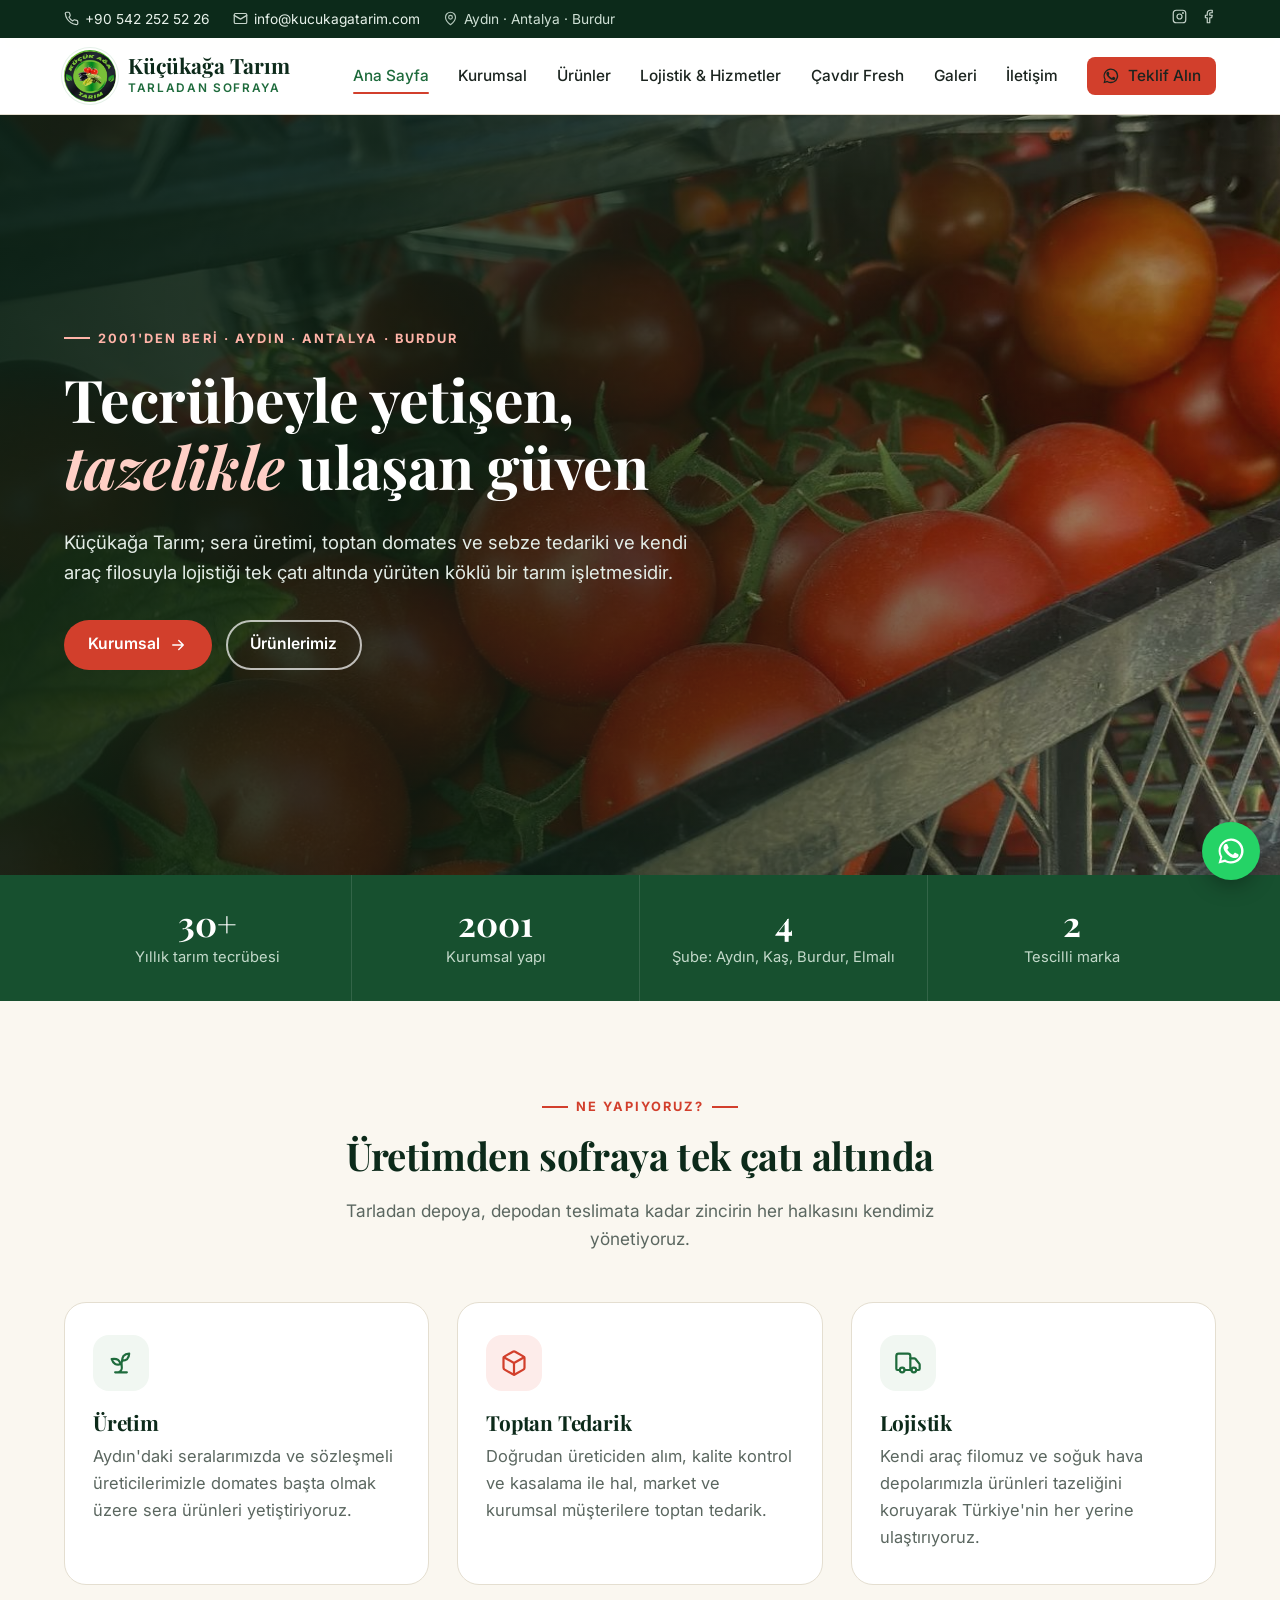
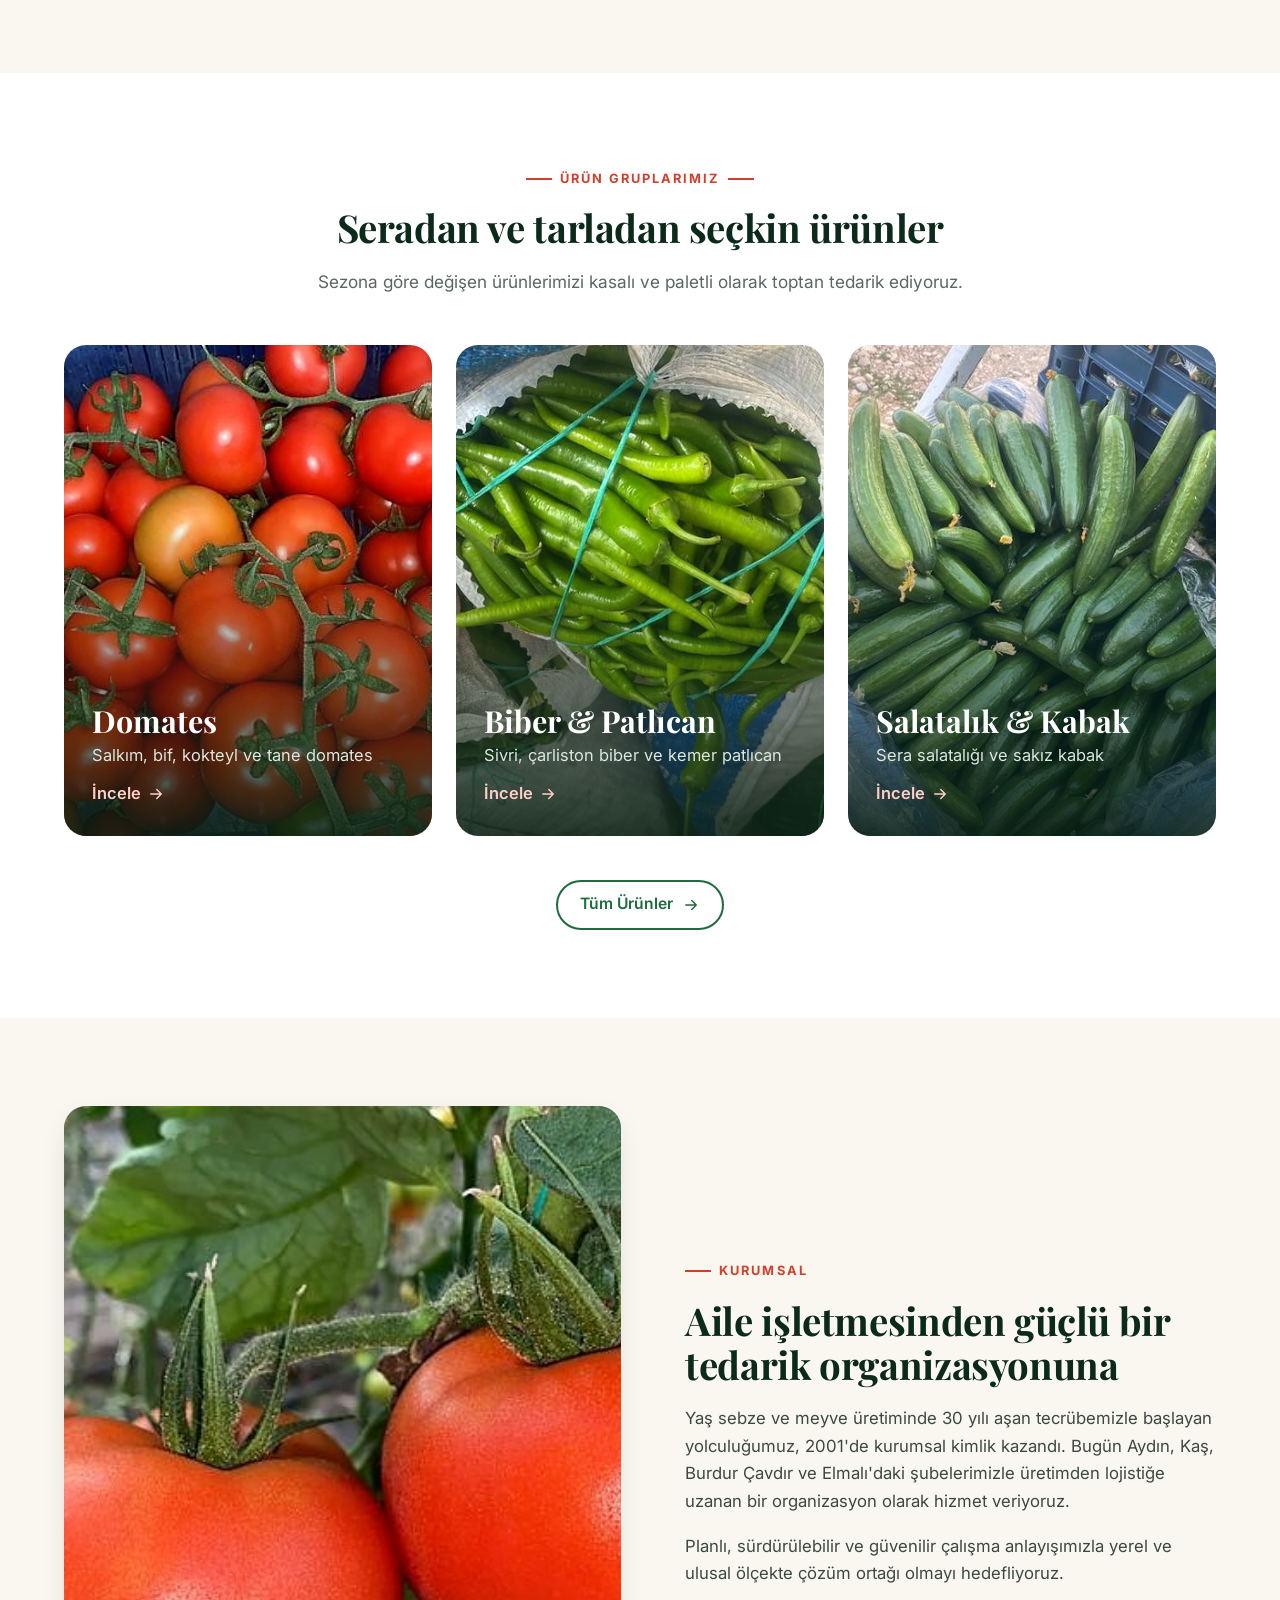
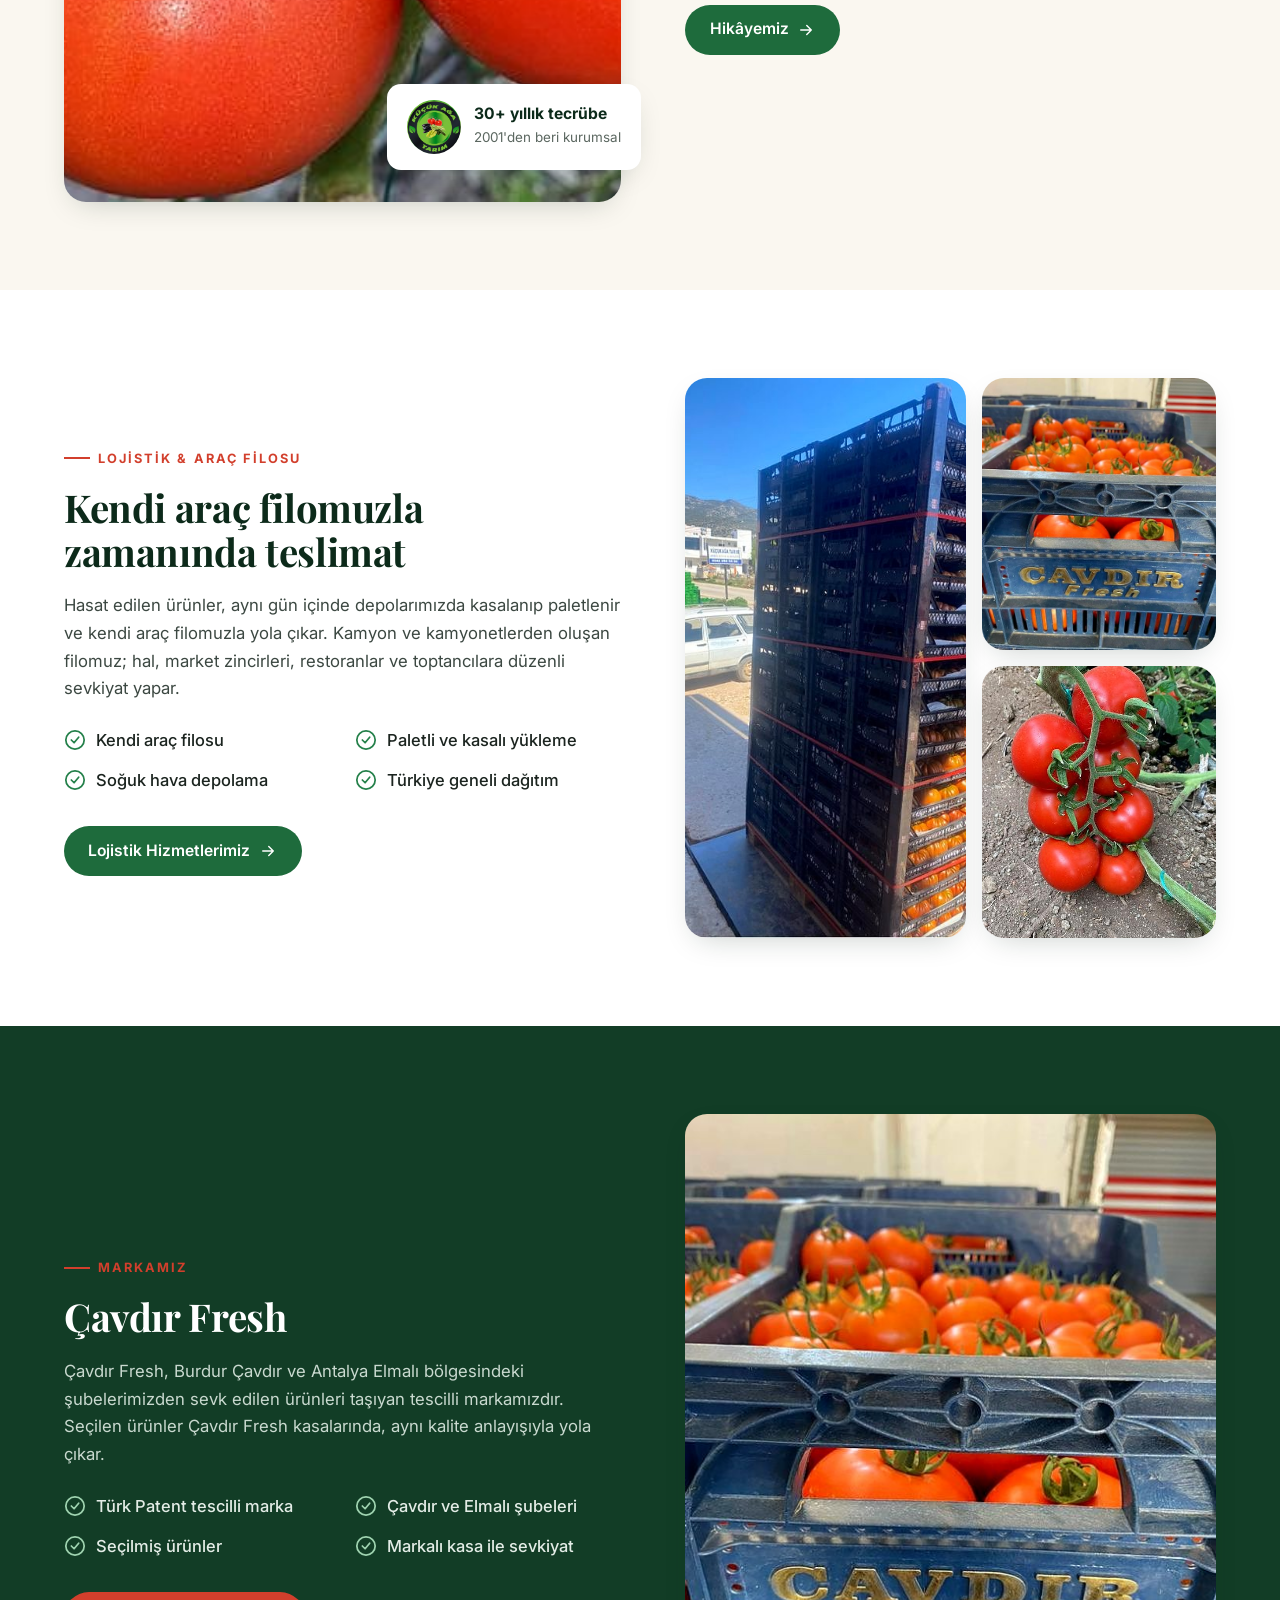
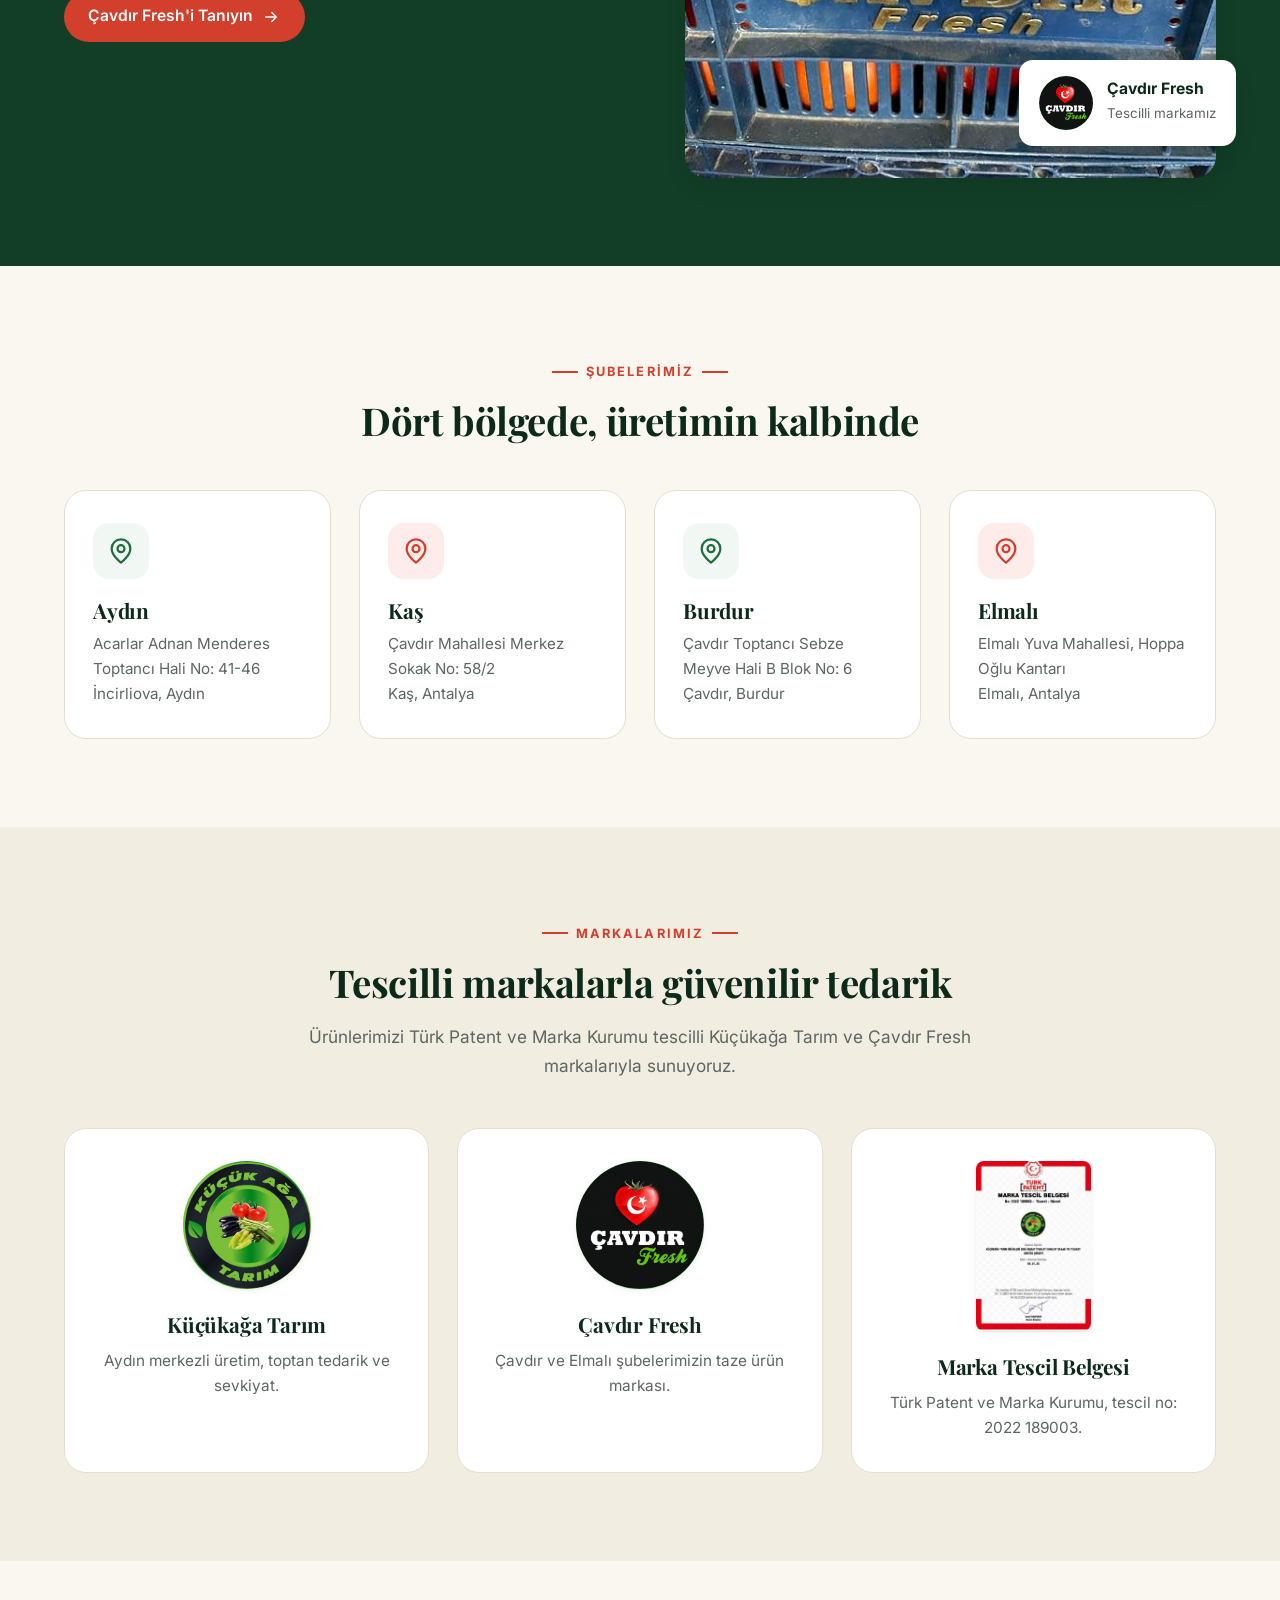
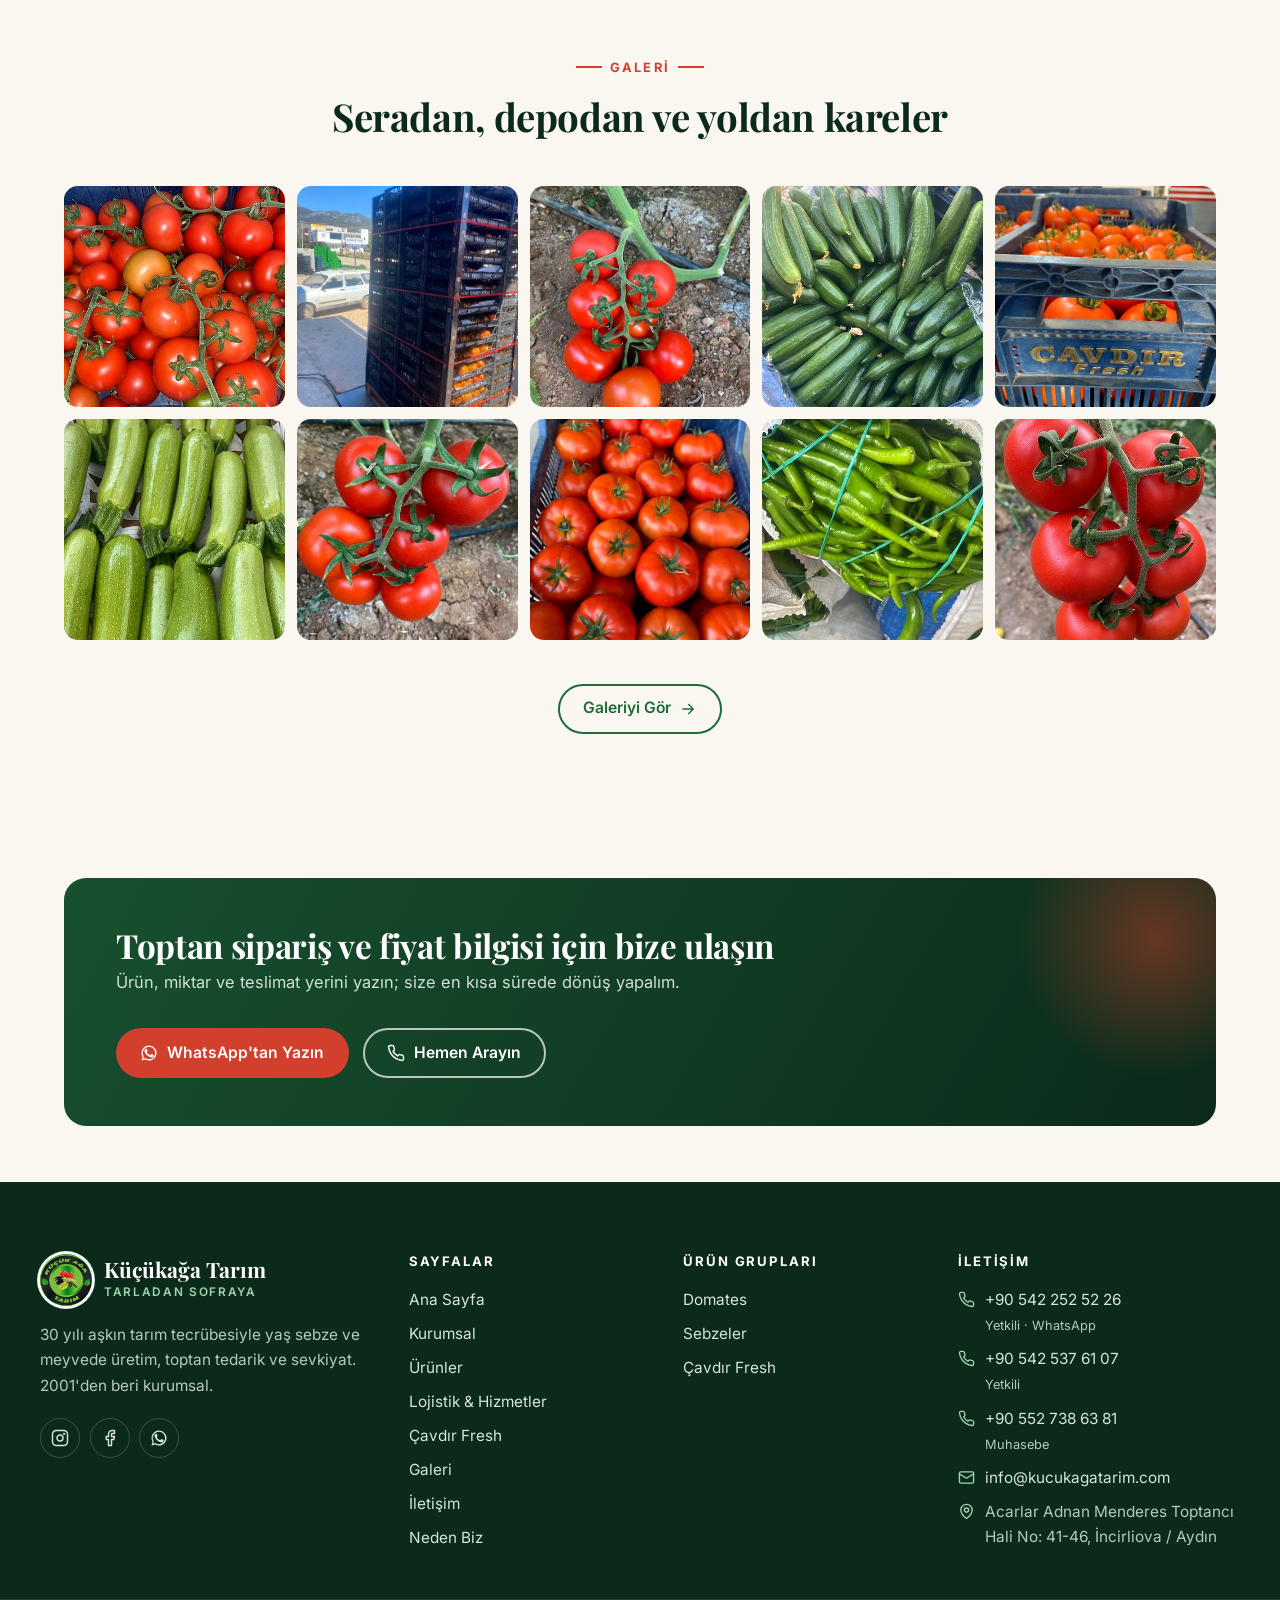
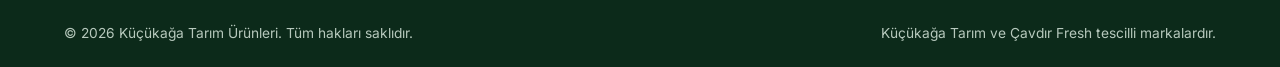
==== commit 0d99a9f3: "Meyveleri çıkar, seçkin fotoğraflarla sadeleştir - Elma, armut, narenciye ürünleri ve meyve kategori" ====
--- a/index.html
+++ b/index.html
@@ -3,14 +3,14 @@
 <head>
   <meta charset="utf-8">
   <meta name="viewport" content="width=device-width, initial-scale=1">
-  <title>Küçükağa Tarım | Sera Üretimi, Toptan Meyve-Sebze Tedariki ve Lojistik</title>
-  <meta name="description" content="Küçükağa Tarım: 2001&#x27;den beri sera üretimi, toptan domates, sebze ve meyve tedariki, kendi araç filosuyla Türkiye geneli sevkiyat. Tescilli Çavdır Fresh markası.">
+  <title>Küçükağa Tarım | Sera Üretimi, Toptan Domates-Sebze Tedariki ve Lojistik</title>
+  <meta name="description" content="Küçükağa Tarım: 2001&#x27;den beri sera üretimi, toptan domates ve sebze tedariki, kendi araç filosuyla Türkiye geneli sevkiyat. Tescilli Çavdır Fresh markası.">
   <link rel="canonical" href="https://kucukagatarim.com/">
   <meta property="og:type" content="website">
   <meta property="og:locale" content="tr_TR">
   <meta property="og:site_name" content="Küçükağa Tarım">
-  <meta property="og:title" content="Küçükağa Tarım | Sera Üretimi, Toptan Meyve-Sebze Tedariki ve Lojistik">
-  <meta property="og:description" content="Küçükağa Tarım: 2001&#x27;den beri sera üretimi, toptan domates, sebze ve meyve tedariki, kendi araç filosuyla Türkiye geneli sevkiyat. Tescilli Çavdır Fresh markası.">
+  <meta property="og:title" content="Küçükağa Tarım | Sera Üretimi, Toptan Domates-Sebze Tedariki ve Lojistik">
+  <meta property="og:description" content="Küçükağa Tarım: 2001&#x27;den beri sera üretimi, toptan domates ve sebze tedariki, kendi araç filosuyla Türkiye geneli sevkiyat. Tescilli Çavdır Fresh markası.">
   <meta property="og:url" content="https://kucukagatarim.com/">
   <meta property="og:image" content="https://kucukagatarim.com/assets/img/salkim-domates-kasa-genis.jpg">
   <meta name="twitter:card" content="summary_large_image">
@@ -65,7 +65,7 @@
     <div class="hero-inner">
       <span class="eyebrow">2001'den beri · Aydın · Antalya · Burdur</span>
       <h1>Tecrübeyle yetişen, <em>tazelikle</em> ulaşan güven</h1>
-      <p class="lead">Küçükağa Tarım; sera üretimi, toptan meyve-sebze tedariki ve kendi araç filosuyla lojistiği tek çatı altında yürüten köklü bir tarım işletmesidir.</p>
+      <p class="lead">Küçükağa Tarım; sera üretimi, toptan domates ve sebze tedariki ve kendi araç filosuyla lojistiği tek çatı altında yürüten köklü bir tarım işletmesidir.</p>
       <div class="hero-actions">
         <a class="btn btn-primary" href="hakkimizda.html">Kurumsal <svg viewBox="0 0 24 24" fill="none" stroke="currentColor" stroke-width="1.9" stroke-linecap="round" stroke-linejoin="round" aria-hidden="true"><path d="M5 12h14M13 6l6 6-6 6"/></svg></a>
         <a class="btn btn-ghost" href="urunler.html">Ürünlerimiz</a>
@@ -113,7 +113,7 @@
   <div class="wrap">
     <div class="section-head center reveal">
       <span class="eyebrow">Ürün gruplarımız</span>
-      <h2>Domatesten narenciyeye geniş ürün yelpazesi</h2>
+      <h2>Seradan ve tarladan seçkin ürünler</h2>
       <p>Sezona göre değişen ürünlerimizi kasalı ve paletli olarak toptan tedarik ediyoruz.</p>
     </div>
     <div class="cats">
@@ -122,12 +122,12 @@
         <span class="cat-body"><strong>Domates</strong><span>Salkım, bif, kokteyl ve tane domates</span><em>İncele <svg viewBox="0 0 24 24" fill="none" stroke="currentColor" stroke-width="1.9" stroke-linecap="round" stroke-linejoin="round" aria-hidden="true"><path d="M5 12h14M13 6l6 6-6 6"/></svg></em></span>
       </a>
       <a class="cat-card reveal" href="urunler.html#sebze">
-        <img src="assets/img/salatalik-sm.jpg" alt="Sebzeler" width="720" height="960" loading="lazy" decoding="async">
-        <span class="cat-body"><strong>Sebzeler</strong><span>Biber, patlıcan, salatalık ve kabak</span><em>İncele <svg viewBox="0 0 24 24" fill="none" stroke="currentColor" stroke-width="1.9" stroke-linecap="round" stroke-linejoin="round" aria-hidden="true"><path d="M5 12h14M13 6l6 6-6 6"/></svg></em></span>
+        <img src="assets/img/carliston-biber-sm.jpg" alt="Biber &amp; Patlıcan" width="720" height="960" loading="lazy" decoding="async">
+        <span class="cat-body"><strong>Biber & Patlıcan</strong><span>Sivri, çarliston biber ve kemer patlıcan</span><em>İncele <svg viewBox="0 0 24 24" fill="none" stroke="currentColor" stroke-width="1.9" stroke-linecap="round" stroke-linejoin="round" aria-hidden="true"><path d="M5 12h14M13 6l6 6-6 6"/></svg></em></span>
       </a>
-      <a class="cat-card reveal" href="urunler.html#meyve">
-        <img src="assets/img/elma-sm.jpg" alt="Meyveler" width="720" height="960" loading="lazy" decoding="async">
-        <span class="cat-body"><strong>Meyveler</strong><span>Elma, armut ve narenciye</span><em>İncele <svg viewBox="0 0 24 24" fill="none" stroke="currentColor" stroke-width="1.9" stroke-linecap="round" stroke-linejoin="round" aria-hidden="true"><path d="M5 12h14M13 6l6 6-6 6"/></svg></em></span>
+      <a class="cat-card reveal" href="urunler.html#sebze">
+        <img src="assets/img/salatalik-sm.jpg" alt="Salatalık &amp; Kabak" width="720" height="960" loading="lazy" decoding="async">
+        <span class="cat-body"><strong>Salatalık & Kabak</strong><span>Sera salatalığı ve sakız kabak</span><em>İncele <svg viewBox="0 0 24 24" fill="none" stroke="currentColor" stroke-width="1.9" stroke-linecap="round" stroke-linejoin="round" aria-hidden="true"><path d="M5 12h14M13 6l6 6-6 6"/></svg></em></span>
       </a>
     </div>
     <div class="section-foot"><a class="btn btn-outline" href="urunler.html">Tüm Ürünler <svg viewBox="0 0 24 24" fill="none" stroke="currentColor" stroke-width="1.9" stroke-linecap="round" stroke-linejoin="round" aria-hidden="true"><path d="M5 12h14M13 6l6 6-6 6"/></svg></a></div>
@@ -168,15 +168,15 @@
     </div>
     <div class="mosaic reveal">
       <span class="m-a" data-full="assets/img/palet-sevkiyat.jpg" data-caption="Sevkiyata hazır paletler"><img src="assets/img/palet-sevkiyat-sm.jpg" alt="Sevkiyata hazır paletler" width="720" height="960" loading="lazy" decoding="async"></span>
-      <span class="m-b" data-full="assets/img/narenciye-tir.jpg" data-caption="Araç filomuzla narenciye yüklemesi"><img src="assets/img/narenciye-tir-sm.jpg" alt="Araç filomuzla narenciye yüklemesi" width="420" height="905" loading="lazy" decoding="async"></span>
-      <span class="m-c" data-full="assets/img/salatalik-depo.jpg" data-caption="Depoda kasalanmış ürünler"><img src="assets/img/salatalik-depo-sm.jpg" alt="Depoda kasalanmış ürünler" width="720" height="1280" loading="lazy" decoding="async"></span>
+      <span class="m-b" data-full="assets/img/cavdir-kasa.jpg" data-caption="Çavdır Fresh kasalarında sevkiyata hazır domates"><img src="assets/img/cavdir-kasa-sm.jpg" alt="Çavdır Fresh kasalarında sevkiyata hazır domates" width="720" height="960" loading="lazy" decoding="async"></span>
+      <span class="m-c" data-full="assets/img/salkim-kasa.jpg" data-caption="Kasalanmış salkım domates"><img src="assets/img/salkim-kasa-sm.jpg" alt="Kasalanmış salkım domates" width="720" height="1280" loading="lazy" decoding="async"></span>
     </div>
   </div>
 </section>
 <section class="section section-dark cavdir-band">
   <div class="wrap split reverse">
     <div class="split-media reveal">
-      <img src="assets/img/elma-sm.jpg" alt="Çavdır Fresh elmaları" width="720" height="1280" loading="lazy" decoding="async">
+      <img src="assets/img/cavdir-kasa-sm.jpg" alt="Çavdır Fresh kasalarında domates" width="720" height="960" loading="lazy" decoding="async">
       <div class="media-card">
         <img src="assets/img/cavdir-fresh-logo-sm.jpg" alt="Çavdır Fresh" width="54" height="54" loading="lazy" decoding="async">
         <div><strong>Çavdır Fresh</strong><span>Tescilli markamız</span></div>
@@ -185,11 +185,11 @@
     <div class="split-body reveal">
       <span class="eyebrow">Markamız</span>
       <h2>Çavdır Fresh</h2>
-      <p>Çavdır Fresh, Burdur Çavdır ve Antalya Elmalı yaylalarından topladığımız taze ürünleri taşıyan tescilli markamızdır. Yayla ikliminde yetişen meyve ve sebzeler, bölgedeki şubelerimizde seçilip kasalanarak Çavdır Fresh güvencesiyle yola çıkar.</p>
+      <p>Çavdır Fresh, Burdur Çavdır ve Antalya Elmalı bölgesindeki şubelerimizden sevk edilen ürünleri taşıyan tescilli markamızdır. Seçilen ürünler Çavdır Fresh kasalarında, aynı kalite anlayışıyla yola çıkar.</p>
       <ul class="checks">
         <li><svg viewBox="0 0 24 24" fill="none" stroke="currentColor" stroke-width="1.9" stroke-linecap="round" stroke-linejoin="round" aria-hidden="true"><circle cx="12" cy="12" r="10"/><path d="m8 12 3 3 5-6"/></svg>Türk Patent tescilli marka</li>
         <li><svg viewBox="0 0 24 24" fill="none" stroke="currentColor" stroke-width="1.9" stroke-linecap="round" stroke-linejoin="round" aria-hidden="true"><circle cx="12" cy="12" r="10"/><path d="m8 12 3 3 5-6"/></svg>Çavdır ve Elmalı şubeleri</li>
-        <li><svg viewBox="0 0 24 24" fill="none" stroke="currentColor" stroke-width="1.9" stroke-linecap="round" stroke-linejoin="round" aria-hidden="true"><circle cx="12" cy="12" r="10"/><path d="m8 12 3 3 5-6"/></svg>Yayla ürünleri</li>
+        <li><svg viewBox="0 0 24 24" fill="none" stroke="currentColor" stroke-width="1.9" stroke-linecap="round" stroke-linejoin="round" aria-hidden="true"><circle cx="12" cy="12" r="10"/><path d="m8 12 3 3 5-6"/></svg>Seçilmiş ürünler</li>
         <li><svg viewBox="0 0 24 24" fill="none" stroke="currentColor" stroke-width="1.9" stroke-linecap="round" stroke-linejoin="round" aria-hidden="true"><circle cx="12" cy="12" r="10"/><path d="m8 12 3 3 5-6"/></svg>Markalı kasa ile sevkiyat</li>
       </ul>
       <a class="btn btn-primary" href="cavdir-fresh.html">Çavdır Fresh'i Tanıyın <svg viewBox="0 0 24 24" fill="none" stroke="currentColor" stroke-width="1.9" stroke-linecap="round" stroke-linejoin="round" aria-hidden="true"><path d="M5 12h14M13 6l6 6-6 6"/></svg></a>
@@ -243,7 +243,7 @@
       <div class="brand-card reveal">
         <img src="assets/img/cavdir-fresh-logo-sm.jpg" alt="Çavdır Fresh logosu" width="128" height="128" loading="lazy" decoding="async">
         <h3>Çavdır Fresh</h3>
-        <p>Çavdır ve Elmalı bölgesinden taze ürün markamız.</p>
+        <p>Çavdır ve Elmalı şubelerimizin taze ürün markası.</p>
       </div>
       <div class="brand-card doc reveal">
         <span data-full="assets/img/marka-tescil-belgesi.jpg" data-caption="Türk Patent marka tescil belgesi"><img src="assets/img/marka-tescil-belgesi-sm.jpg" alt="Türk Patent marka tescil belgesi" width="490" height="720" loading="lazy" decoding="async"></span>
@@ -261,15 +261,15 @@
       <h2>Seradan, depodan ve yoldan kareler</h2>
     </div>
     <div class="strip reveal">
+      <a href="assets/img/salkim-domates-ust.jpg" data-full="assets/img/salkim-domates-ust.jpg" data-caption="Salkım domates"><img src="assets/img/salkim-domates-ust-sm.jpg" alt="Salkım domates" width="360" height="360" loading="lazy" decoding="async"></a>
       <a href="assets/img/palet-sevkiyat.jpg" data-full="assets/img/palet-sevkiyat.jpg" data-caption="Sevkiyata hazır paletler"><img src="assets/img/palet-sevkiyat-sm.jpg" alt="Sevkiyata hazır paletler" width="360" height="360" loading="lazy" decoding="async"></a>
-      <a href="assets/img/salkim-domates-ust.jpg" data-full="assets/img/salkim-domates-ust.jpg" data-caption="Salkım domates"><img src="assets/img/salkim-domates-ust-sm.jpg" alt="Salkım domates" width="360" height="360" loading="lazy" decoding="async"></a>
       <a href="assets/img/sera-salkim-1.jpg" data-full="assets/img/sera-salkim-1.jpg" data-caption="Seradan salkım domates"><img src="assets/img/sera-salkim-1-sm.jpg" alt="Seradan salkım domates" width="360" height="360" loading="lazy" decoding="async"></a>
       <a href="assets/img/salatalik.jpg" data-full="assets/img/salatalik.jpg" data-caption="Salatalık"><img src="assets/img/salatalik-sm.jpg" alt="Salatalık" width="360" height="360" loading="lazy" decoding="async"></a>
-      <a href="assets/img/narenciye-tir.jpg" data-full="assets/img/narenciye-tir.jpg" data-caption="Narenciye yüklemesi"><img src="assets/img/narenciye-tir-sm.jpg" alt="Narenciye yüklemesi" width="360" height="360" loading="lazy" decoding="async"></a>
-      <a href="assets/img/elma.jpg" data-full="assets/img/elma.jpg" data-caption="Elma"><img src="assets/img/elma-sm.jpg" alt="Elma" width="360" height="360" loading="lazy" decoding="async"></a>
-      <a href="assets/img/sivri-biber-cuval.jpg" data-full="assets/img/sivri-biber-cuval.jpg" data-caption="Sivri biber"><img src="assets/img/sivri-biber-cuval-sm.jpg" alt="Sivri biber" width="360" height="360" loading="lazy" decoding="async"></a>
-      <a href="assets/img/armut.jpg" data-full="assets/img/armut.jpg" data-caption="Armut"><img src="assets/img/armut-sm.jpg" alt="Armut" width="360" height="360" loading="lazy" decoding="async"></a>
+      <a href="assets/img/cavdir-kasa.jpg" data-full="assets/img/cavdir-kasa.jpg" data-caption="Çavdır Fresh kasalarında domates"><img src="assets/img/cavdir-kasa-sm.jpg" alt="Çavdır Fresh kasalarında domates" width="360" height="360" loading="lazy" decoding="async"></a>
       <a href="assets/img/kabak.jpg" data-full="assets/img/kabak.jpg" data-caption="Kabak"><img src="assets/img/kabak-sm.jpg" alt="Kabak" width="360" height="360" loading="lazy" decoding="async"></a>
+      <a href="assets/img/sera-salkim-2.jpg" data-full="assets/img/sera-salkim-2.jpg" data-caption="Sera domatesi"><img src="assets/img/sera-salkim-2-sm.jpg" alt="Sera domatesi" width="360" height="360" loading="lazy" decoding="async"></a>
+      <a href="assets/img/bif-domates.jpg" data-full="assets/img/bif-domates.jpg" data-caption="Kasada bif domates"><img src="assets/img/bif-domates-sm.jpg" alt="Kasada bif domates" width="360" height="360" loading="lazy" decoding="async"></a>
+      <a href="assets/img/carliston-biber.jpg" data-full="assets/img/carliston-biber.jpg" data-caption="Taze biber"><img src="assets/img/carliston-biber-sm.jpg" alt="Taze biber" width="360" height="360" loading="lazy" decoding="async"></a>
       <a href="assets/img/sera-7.jpg" data-full="assets/img/sera-7.jpg" data-caption="Seradan salkım domates"><img src="assets/img/sera-7-sm.jpg" alt="Seradan salkım domates" width="360" height="360" loading="lazy" decoding="async"></a>
     </div>
     <div class="section-foot"><a class="btn btn-outline" href="galeri.html">Galeriyi Gör <svg viewBox="0 0 24 24" fill="none" stroke="currentColor" stroke-width="1.9" stroke-linecap="round" stroke-linejoin="round" aria-hidden="true"><path d="M5 12h14M13 6l6 6-6 6"/></svg></a></div>
@@ -310,7 +310,7 @@
     </div>
     <div>
       <h4>Ürün Grupları</h4>
-      <ul><li><a href="urunler.html#domates">Domates</a></li><li><a href="urunler.html#sebze">Sebzeler</a></li><li><a href="urunler.html#meyve">Meyveler</a></li><li><a href="cavdir-fresh.html">Çavdır Fresh</a></li></ul>
+      <ul><li><a href="urunler.html#domates">Domates</a></li><li><a href="urunler.html#sebze">Sebzeler</a></li><li><a href="cavdir-fresh.html">Çavdır Fresh</a></li></ul>
     </div>
     <div>
       <h4>İletişim</h4>
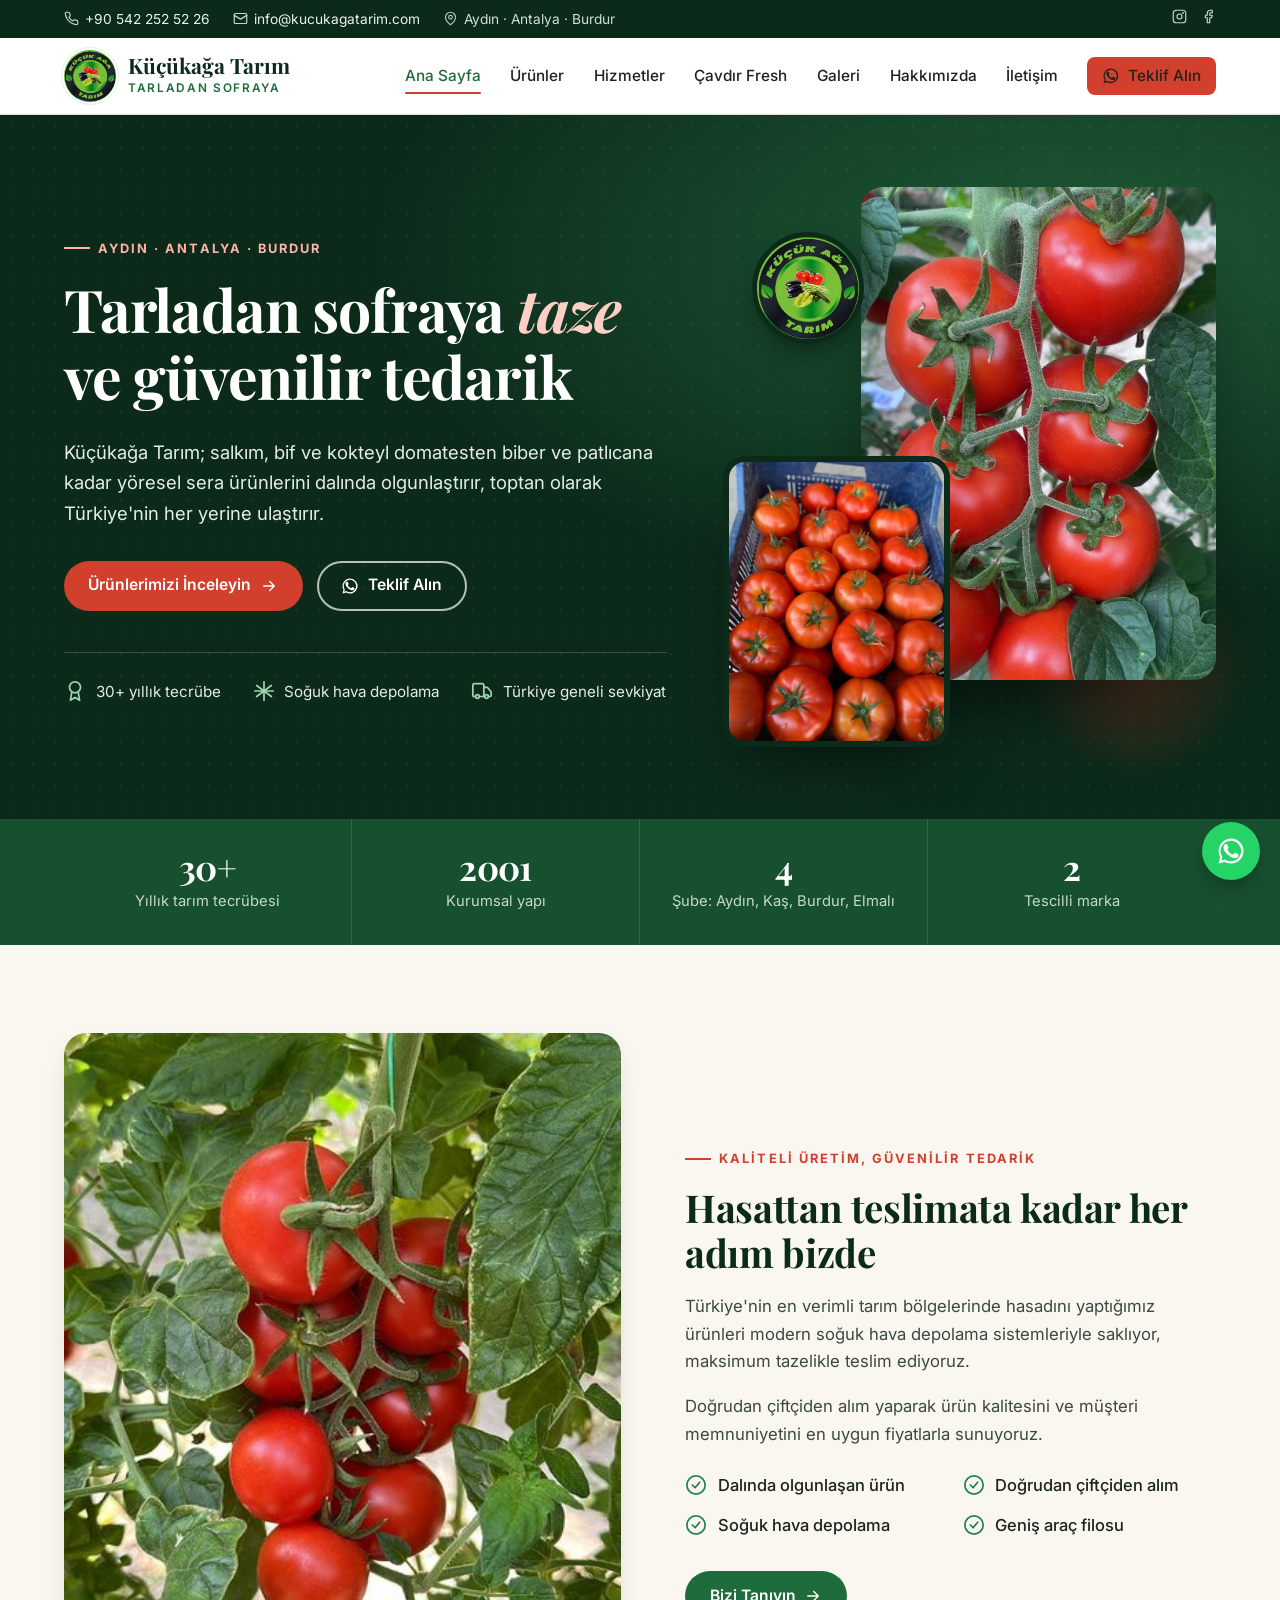
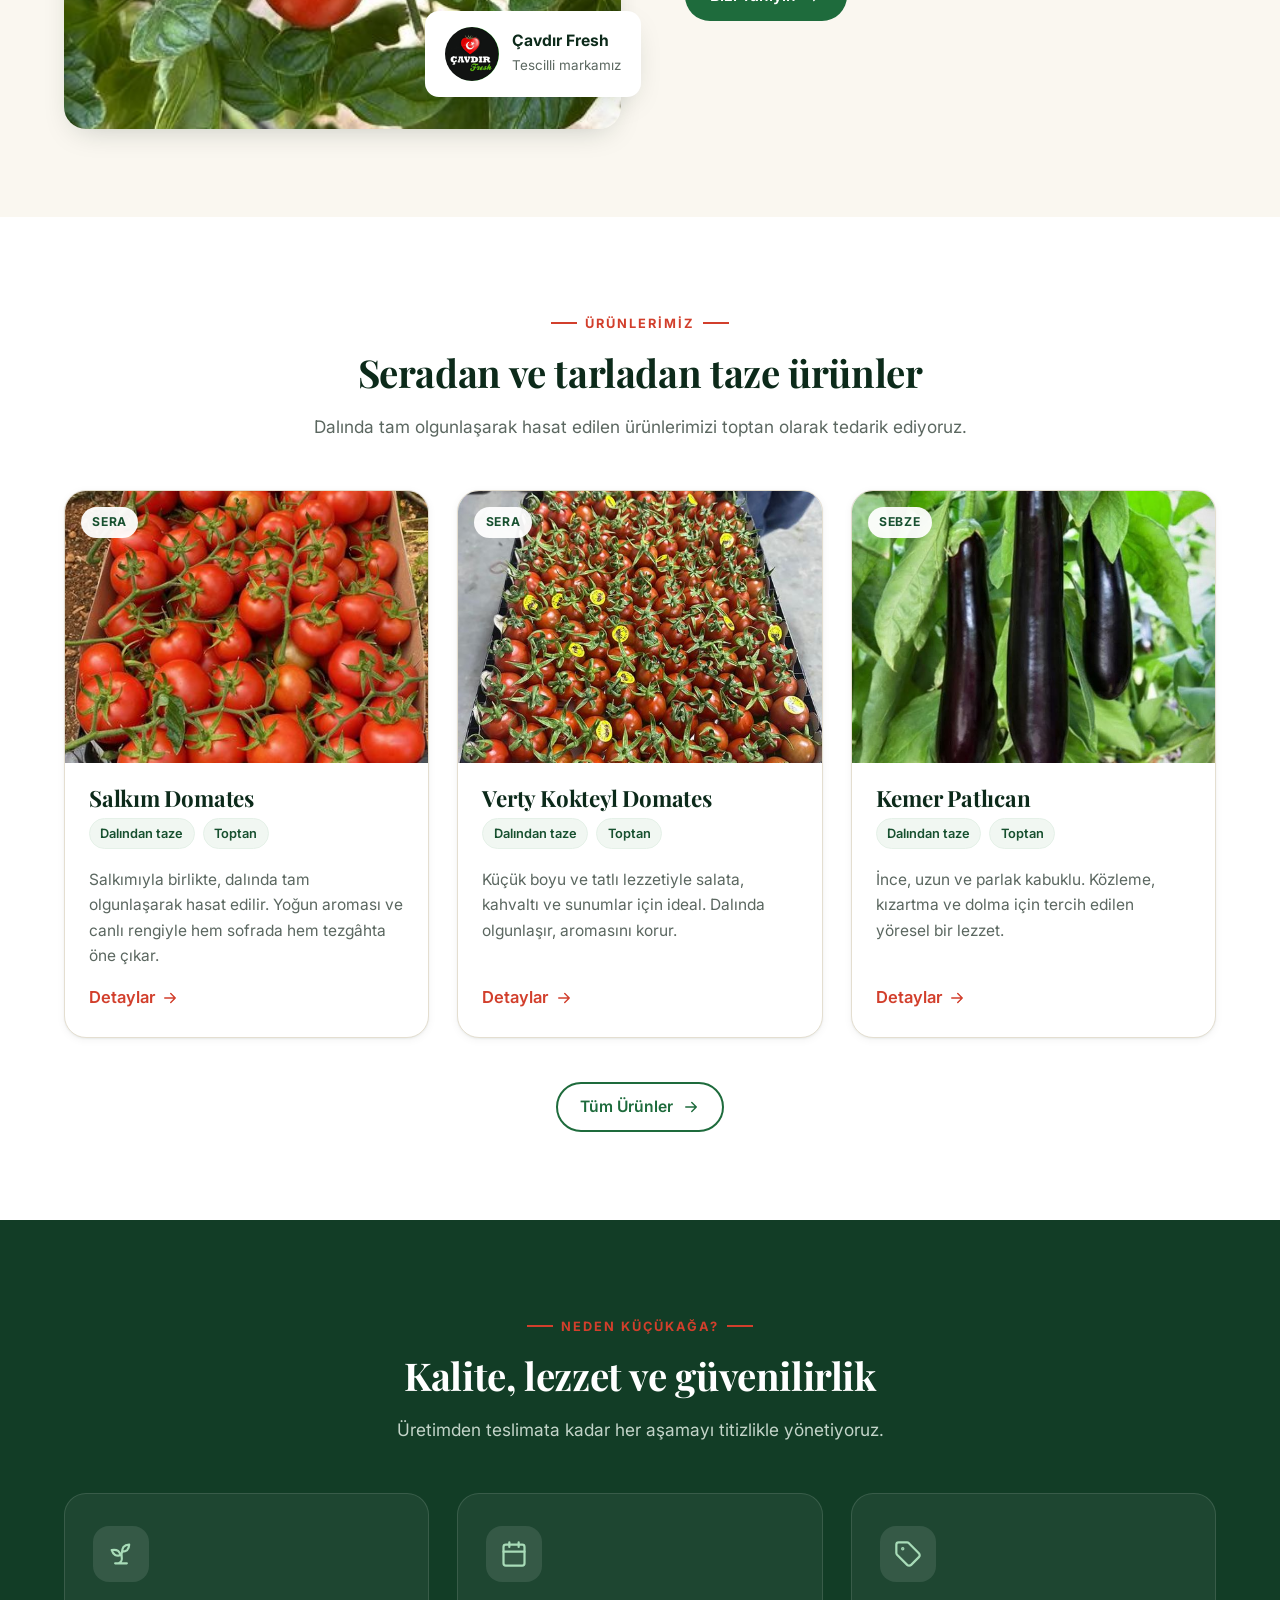
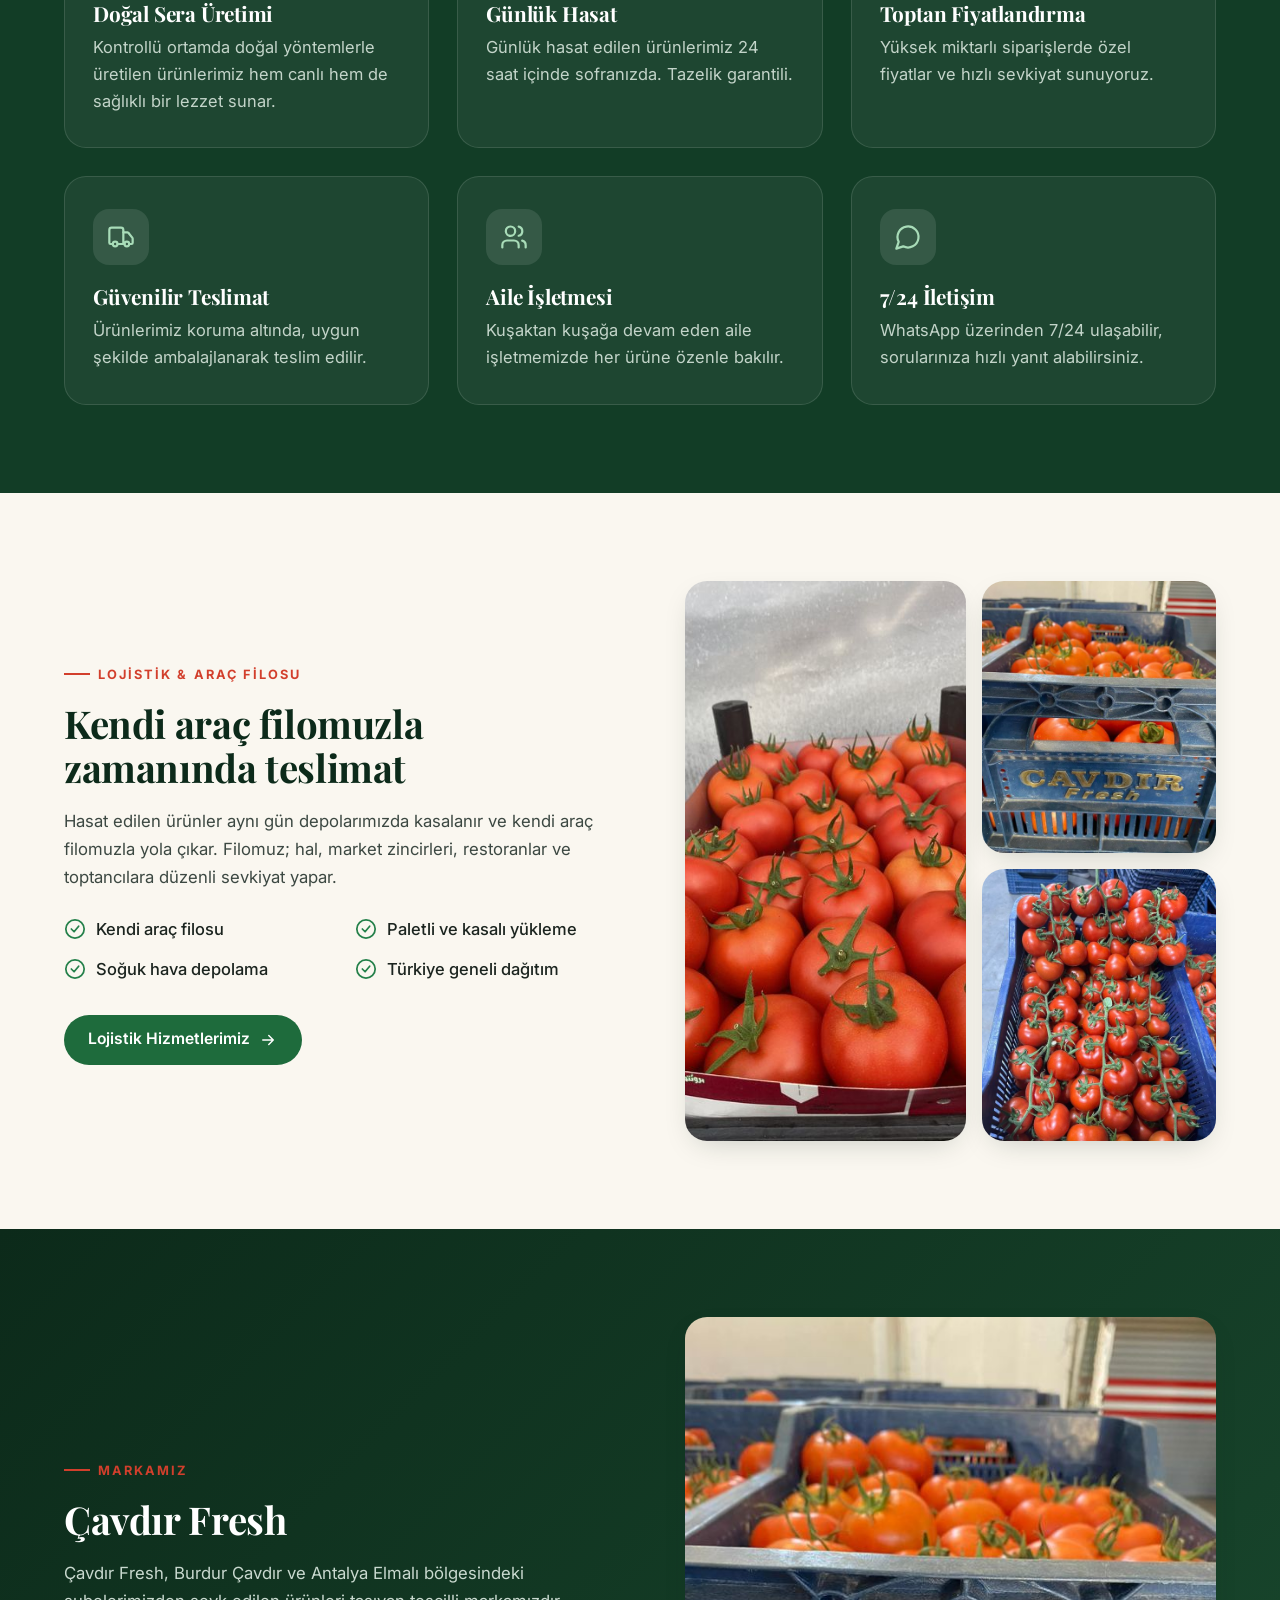
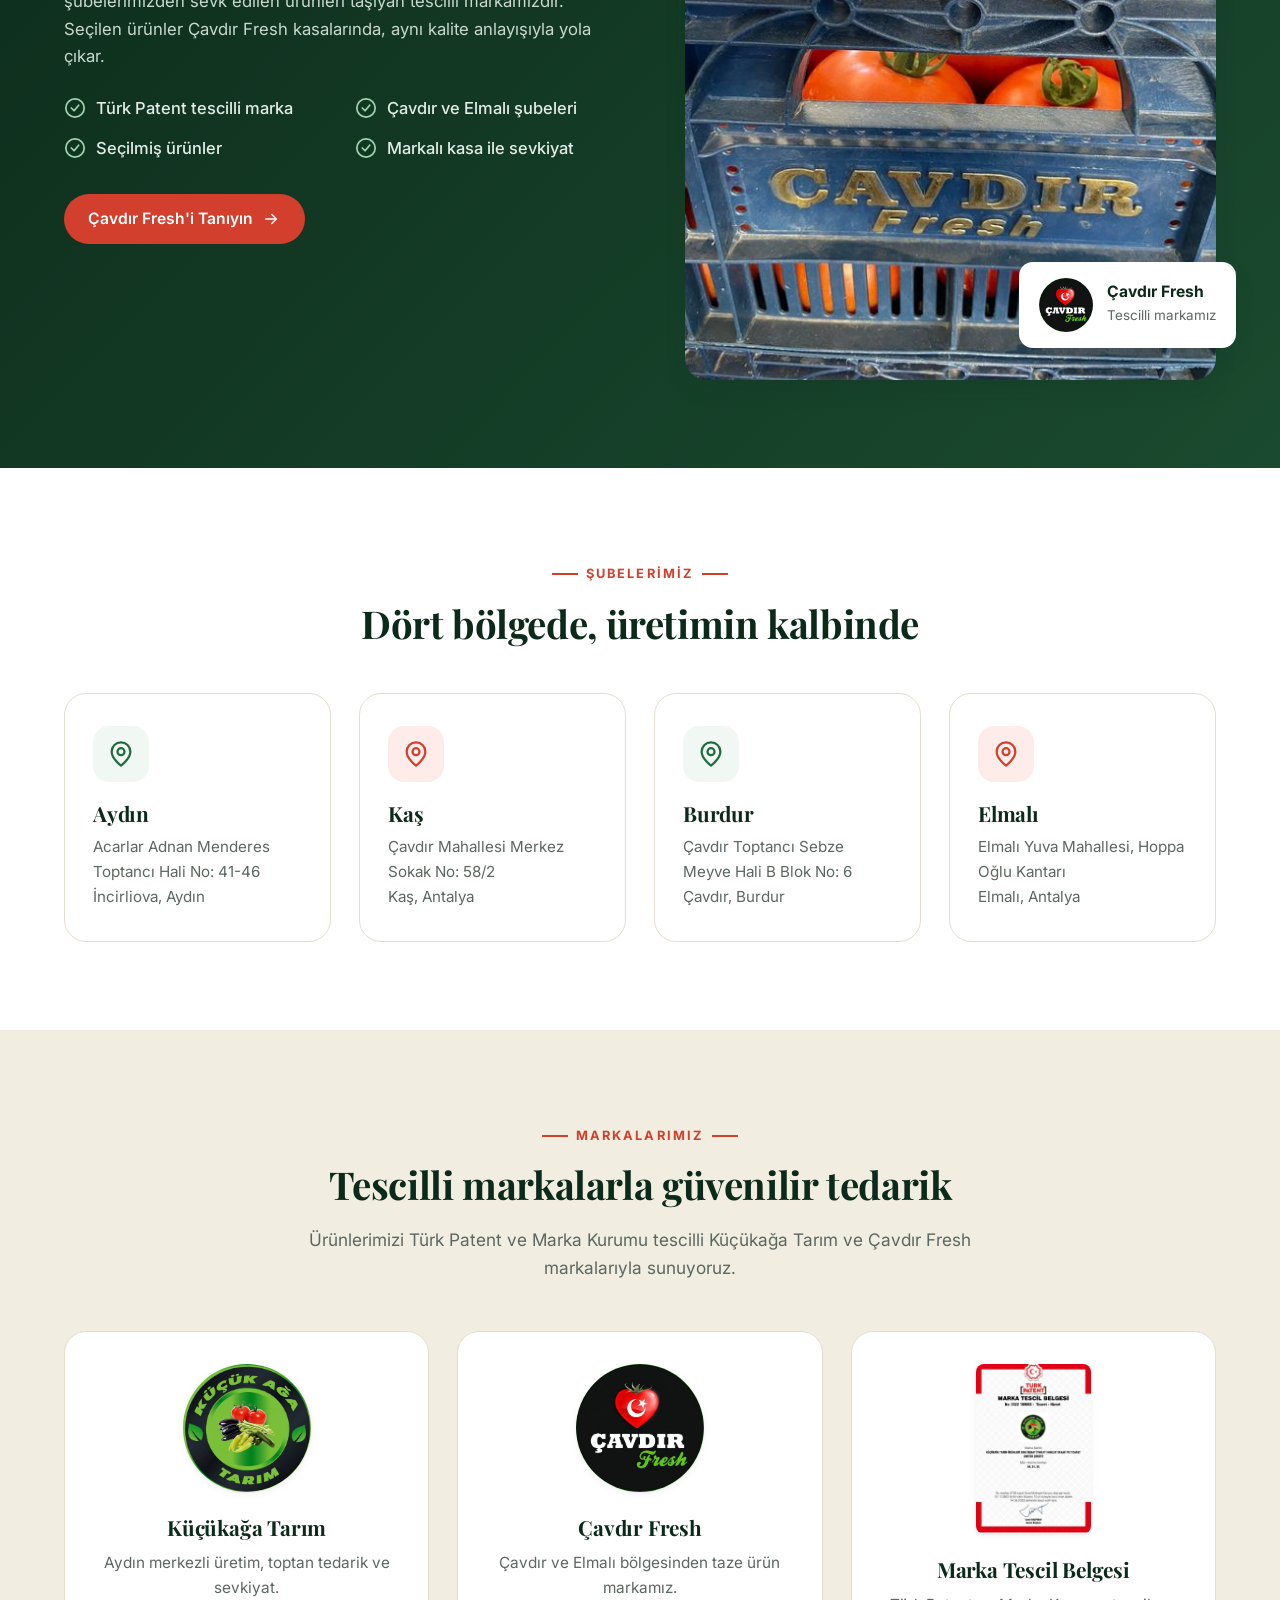
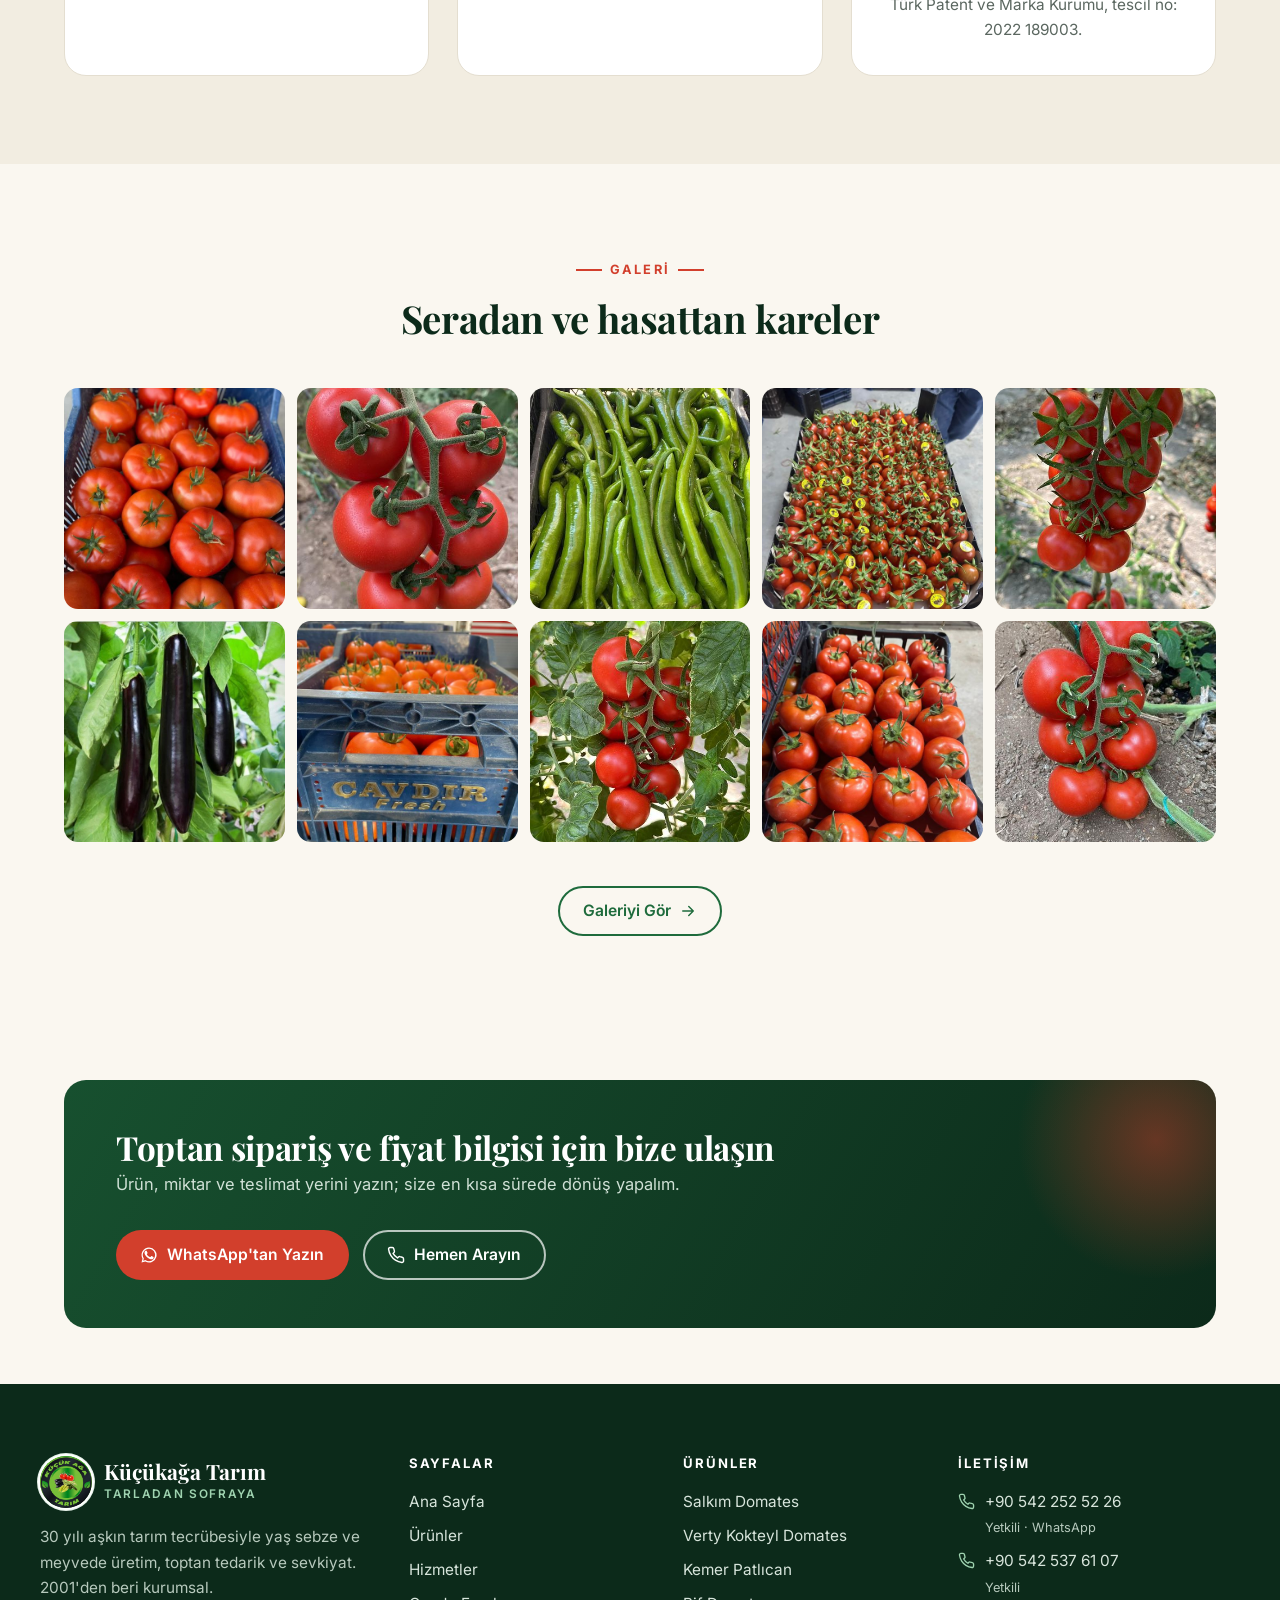
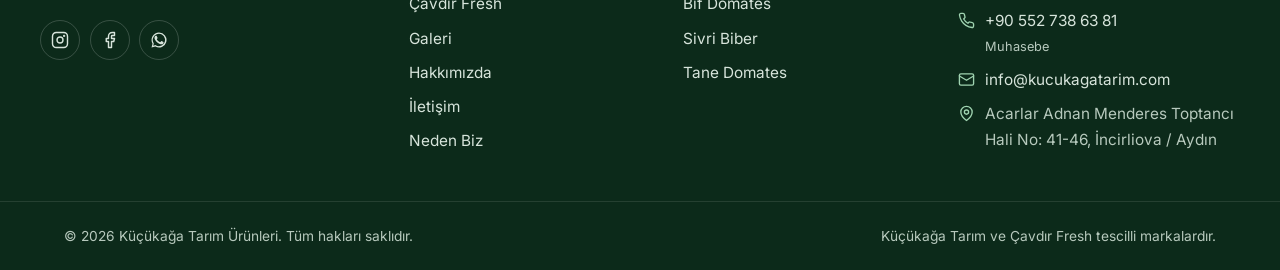
==== commit e8566a46: "Eski yapıya dön ve güzelleştir - Yayındaki tasarım temel alındı, Facebook fotoğrafları çıkarıldı, me" ====
--- a/index.html
+++ b/index.html
@@ -3,16 +3,16 @@
 <head>
   <meta charset="utf-8">
   <meta name="viewport" content="width=device-width, initial-scale=1">
-  <title>Küçükağa Tarım | Sera Üretimi, Toptan Domates-Sebze Tedariki ve Lojistik</title>
-  <meta name="description" content="Küçükağa Tarım: 2001&#x27;den beri sera üretimi, toptan domates ve sebze tedariki, kendi araç filosuyla Türkiye geneli sevkiyat. Tescilli Çavdır Fresh markası.">
+  <title>Küçükağa Tarım | Taze Domates &amp; Sera Ürünleri – Toptan Tedarik</title>
+  <meta name="description" content="Küçükağa Tarım: salkım, bif ve kokteyl domates, sivri biber ve kemer patlıcan. 30+ yıllık tecrübe, soğuk hava depolama ve Türkiye geneli toptan sevkiyat.">
   <link rel="canonical" href="https://kucukagatarim.com/">
   <meta property="og:type" content="website">
   <meta property="og:locale" content="tr_TR">
   <meta property="og:site_name" content="Küçükağa Tarım">
-  <meta property="og:title" content="Küçükağa Tarım | Sera Üretimi, Toptan Domates-Sebze Tedariki ve Lojistik">
-  <meta property="og:description" content="Küçükağa Tarım: 2001&#x27;den beri sera üretimi, toptan domates ve sebze tedariki, kendi araç filosuyla Türkiye geneli sevkiyat. Tescilli Çavdır Fresh markası.">
+  <meta property="og:title" content="Küçükağa Tarım | Taze Domates &amp; Sera Ürünleri – Toptan Tedarik">
+  <meta property="og:description" content="Küçükağa Tarım: salkım, bif ve kokteyl domates, sivri biber ve kemer patlıcan. 30+ yıllık tecrübe, soğuk hava depolama ve Türkiye geneli toptan sevkiyat.">
   <meta property="og:url" content="https://kucukagatarim.com/">
-  <meta property="og:image" content="https://kucukagatarim.com/assets/img/salkim-domates-kasa-genis.jpg">
+  <meta property="og:image" content="https://kucukagatarim.com/assets/img/hasat-2.jpg">
   <meta name="twitter:card" content="summary_large_image">
   <meta name="theme-color" content="#123d26">
   <link rel="icon" href="logo.ico" sizes="any">
@@ -21,7 +21,7 @@
   <link rel="preconnect" href="https://fonts.googleapis.com">
   <link rel="preconnect" href="https://fonts.gstatic.com" crossorigin>
   <link rel="stylesheet" href="https://fonts.googleapis.com/css2?family=Inter:wght@400;500;600;700&family=Playfair+Display:ital,wght@0,600;0,700;1,600&display=swap">
-  <link rel="stylesheet" href="assets/css/site.css?v=20261118">
+  <link rel="stylesheet" href="assets/css/site.css?v=20261118b">
   <script type="application/ld+json">{"@context": "https://schema.org", "@type": "Organization", "name": "Küçükağa Tarım", "legalName": "Küçükağa Tarım Ürünleri Gıda İnşaat İthalat İhracat Sanayi ve Ticaret Ltd. Şti.", "url": "https://kucukagatarim.com/", "logo": "https://kucukagatarim.com/assets/img/logo.jpg", "email": "info@kucukagatarim.com", "foundingDate": "2001", "sameAs": ["https://www.instagram.com/kucuk_aga_tarim.aydin?igsh=cGRrMXJ0emNpb3h1", "https://www.facebook.com/share/18U8bR2U88/"], "contactPoint": [{"@type": "ContactPoint", "telephone": "+90-542-252-52-26", "contactType": "customer service", "areaServed": "TR", "availableLanguage": "Turkish"}], "address": {"@type": "PostalAddress", "streetAddress": "Acarlar Adnan Menderes Toptancı Hali No: 41-46", "addressLocality": "İncirliova", "addressRegion": "Aydın", "addressCountry": "TR"}}</script>
 </head>
 <body>
@@ -48,28 +48,37 @@
     <button class="menu-toggle" type="button" aria-label="Menüyü aç" aria-expanded="false" aria-controls="site-nav"><svg viewBox="0 0 24 24" fill="none" stroke="currentColor" stroke-width="1.9" stroke-linecap="round" stroke-linejoin="round" aria-hidden="true"><path d="M4 6h16M4 12h16M4 18h16"/></svg></button>
     <nav class="nav" id="site-nav" aria-label="Ana menü">
       <a href="index.html" aria-current="page">Ana Sayfa</a>
-      <a href="hakkimizda.html">Kurumsal</a>
       <a href="urunler.html">Ürünler</a>
-      <a href="hizmetler.html">Lojistik & Hizmetler</a>
+      <a href="hizmetler.html">Hizmetler</a>
       <a href="cavdir-fresh.html">Çavdır Fresh</a>
       <a href="galeri.html">Galeri</a>
+      <a href="hakkimizda.html">Hakkımızda</a>
       <a href="iletisim.html">İletişim</a>
       <a class="btn btn-primary header-cta" href="https://wa.me/905422525226" target="_blank" rel="noopener"><svg viewBox="0 0 24 24" fill="currentColor" aria-hidden="true"><path d="M17.5 14.4c-.3-.1-1.8-.9-2-1-.3-.1-.5-.1-.7.1-.2.3-.8 1-.9 1.2-.2.2-.3.2-.6.1-.3-.1-1.3-.5-2.4-1.5-.9-.8-1.5-1.8-1.7-2.1-.2-.3 0-.5.1-.6l.4-.5c.2-.2.2-.3.3-.5.1-.2 0-.4 0-.5l-.9-2.2c-.2-.6-.5-.5-.7-.5h-.6c-.2 0-.5.1-.8.4-.3.3-1 1-1 2.5s1.1 2.9 1.2 3.1c.1.2 2.1 3.2 5.1 4.5.7.3 1.3.5 1.7.6.7.2 1.4.2 1.9.1.6-.1 1.8-.7 2-1.4.2-.7.2-1.3.2-1.4-.1-.1-.3-.2-.6-.3Z"/><path d="M12 2a10 10 0 0 0-8.6 15L2 22l5.1-1.3A10 10 0 1 0 12 2Zm0 18.2c-1.6 0-3.1-.4-4.4-1.2l-.3-.2-3 .8.8-3-.2-.3A8.2 8.2 0 1 1 12 20.2Z"/></svg>Teklif Alın</a>
     </nav>
   </div>
 </header>
 <main id="icerik">
-<section class="hero hero-full">
-  <div class="hero-bg"><img src="assets/img/salkim-domates-kasa-genis.jpg" alt="" fetchpriority="high"></div>
+<section class="hero">
   <div class="wrap">
     <div class="hero-inner">
-      <span class="eyebrow">2001'den beri · Aydın · Antalya · Burdur</span>
-      <h1>Tecrübeyle yetişen, <em>tazelikle</em> ulaşan güven</h1>
-      <p class="lead">Küçükağa Tarım; sera üretimi, toptan domates ve sebze tedariki ve kendi araç filosuyla lojistiği tek çatı altında yürüten köklü bir tarım işletmesidir.</p>
+      <span class="eyebrow">Aydın · Antalya · Burdur</span>
+      <h1>Tarladan sofraya <em>taze</em> ve güvenilir tedarik</h1>
+      <p class="lead">Küçükağa Tarım; salkım, bif ve kokteyl domatesten biber ve patlıcana kadar yöresel sera ürünlerini dalında olgunlaştırır, toptan olarak Türkiye'nin her yerine ulaştırır.</p>
       <div class="hero-actions">
-        <a class="btn btn-primary" href="hakkimizda.html">Kurumsal <svg viewBox="0 0 24 24" fill="none" stroke="currentColor" stroke-width="1.9" stroke-linecap="round" stroke-linejoin="round" aria-hidden="true"><path d="M5 12h14M13 6l6 6-6 6"/></svg></a>
-        <a class="btn btn-ghost" href="urunler.html">Ürünlerimiz</a>
-      </div>
+        <a class="btn btn-primary" href="urunler.html">Ürünlerimizi İnceleyin <svg viewBox="0 0 24 24" fill="none" stroke="currentColor" stroke-width="1.9" stroke-linecap="round" stroke-linejoin="round" aria-hidden="true"><path d="M5 12h14M13 6l6 6-6 6"/></svg></a>
+        <a class="btn btn-ghost" href="https://wa.me/905422525226" target="_blank" rel="noopener"><svg viewBox="0 0 24 24" fill="currentColor" aria-hidden="true"><path d="M17.5 14.4c-.3-.1-1.8-.9-2-1-.3-.1-.5-.1-.7.1-.2.3-.8 1-.9 1.2-.2.2-.3.2-.6.1-.3-.1-1.3-.5-2.4-1.5-.9-.8-1.5-1.8-1.7-2.1-.2-.3 0-.5.1-.6l.4-.5c.2-.2.2-.3.3-.5.1-.2 0-.4 0-.5l-.9-2.2c-.2-.6-.5-.5-.7-.5h-.6c-.2 0-.5.1-.8.4-.3.3-1 1-1 2.5s1.1 2.9 1.2 3.1c.1.2 2.1 3.2 5.1 4.5.7.3 1.3.5 1.7.6.7.2 1.4.2 1.9.1.6-.1 1.8-.7 2-1.4.2-.7.2-1.3.2-1.4-.1-.1-.3-.2-.6-.3Z"/><path d="M12 2a10 10 0 0 0-8.6 15L2 22l5.1-1.3A10 10 0 1 0 12 2Zm0 18.2c-1.6 0-3.1-.4-4.4-1.2l-.3-.2-3 .8.8-3-.2-.3A8.2 8.2 0 1 1 12 20.2Z"/></svg>Teklif Alın</a>
+      </div>
+      <div class="hero-badges">
+        <div><svg viewBox="0 0 24 24" fill="none" stroke="currentColor" stroke-width="1.9" stroke-linecap="round" stroke-linejoin="round" aria-hidden="true"><circle cx="12" cy="8" r="6"/><path d="M15.5 12.9 17 22l-5-3-5 3 1.5-9.1"/></svg>30+ yıllık tecrübe</div>
+        <div><svg viewBox="0 0 24 24" fill="none" stroke="currentColor" stroke-width="1.9" stroke-linecap="round" stroke-linejoin="round" aria-hidden="true"><path d="M2 12h20M12 2v20m8-16-16 12m16 0L4 6"/></svg>Soğuk hava depolama</div>
+        <div><svg viewBox="0 0 24 24" fill="none" stroke="currentColor" stroke-width="1.9" stroke-linecap="round" stroke-linejoin="round" aria-hidden="true"><path d="M14 18V6a2 2 0 0 0-2-2H4a2 2 0 0 0-2 2v11a1 1 0 0 0 1 1h2"/><path d="M15 18H9"/><path d="M19 18h2a1 1 0 0 0 1-1v-3.6a1 1 0 0 0-.2-.6l-3.5-4.4A1 1 0 0 0 17.5 8H14"/><circle cx="17" cy="18" r="2"/><circle cx="7" cy="18" r="2"/></svg>Türkiye geneli sevkiyat</div>
+      </div>
+    </div>
+    <div class="hero-media" aria-hidden="true">
+      <img class="m1" src="assets/img/hasat-2.jpg" alt="" fetchpriority="high">
+      <img class="m2" src="assets/img/bif-domates-sm.jpg" alt="">
+      <img class="seal" src="assets/img/logo-sm.jpg" alt="">
     </div>
   </div>
 </section>
@@ -83,81 +92,126 @@
 </section>
 
 <section class="section">
-  <div class="wrap">
-    <div class="section-head center reveal">
-      <span class="eyebrow">Ne yapıyoruz?</span>
-      <h2>Üretimden sofraya tek çatı altında</h2>
-      <p>Tarladan depoya, depodan teslimata kadar zincirin her halkasını kendimiz yönetiyoruz.</p>
-    </div>
-    <div class="grid grid-3">
-      <div class="feature reveal">
-        <div class="icon"><svg viewBox="0 0 24 24" fill="none" stroke="currentColor" stroke-width="1.9" stroke-linecap="round" stroke-linejoin="round" aria-hidden="true"><path d="M7 20h10M10 20c5.5-2.5.8-6.4 3-10"/><path d="M9.5 9.4c1.1.8 1.8 2.2 2.3 3.7-2 .4-3.5.4-4.8-.3-1.2-.6-2.3-1.9-3-4.2 2.8-.5 4.4 0 5.5.8Z"/><path d="M14.1 6a7 7 0 0 0-1.1 4c1.9-.1 3.3-.6 4.3-1.4 1-1 1.6-2.3 1.7-4.6-2.7.1-4 1-4.9 2Z"/></svg></div>
-        <h3>Üretim</h3>
-        <p>Aydın'daki seralarımızda ve sözleşmeli üreticilerimizle domates başta olmak üzere sera ürünleri yetiştiriyoruz.</p>
-      </div>
-      <div class="feature reveal">
-        <div class="icon red"><svg viewBox="0 0 24 24" fill="none" stroke="currentColor" stroke-width="1.9" stroke-linecap="round" stroke-linejoin="round" aria-hidden="true"><path d="M21 8a2 2 0 0 0-1-1.7l-7-4a2 2 0 0 0-2 0l-7 4A2 2 0 0 0 3 8v8a2 2 0 0 0 1 1.7l7 4a2 2 0 0 0 2 0l7-4a2 2 0 0 0 1-1.7Z"/><path d="m3.3 7 8.7 5 8.7-5M12 22V12"/></svg></div>
-        <h3>Toptan Tedarik</h3>
-        <p>Doğrudan üreticiden alım, kalite kontrol ve kasalama ile hal, market ve kurumsal müşterilere toptan tedarik.</p>
-      </div>
-      <div class="feature reveal">
-        <div class="icon"><svg viewBox="0 0 24 24" fill="none" stroke="currentColor" stroke-width="1.9" stroke-linecap="round" stroke-linejoin="round" aria-hidden="true"><path d="M14 18V6a2 2 0 0 0-2-2H4a2 2 0 0 0-2 2v11a1 1 0 0 0 1 1h2"/><path d="M15 18H9"/><path d="M19 18h2a1 1 0 0 0 1-1v-3.6a1 1 0 0 0-.2-.6l-3.5-4.4A1 1 0 0 0 17.5 8H14"/><circle cx="17" cy="18" r="2"/><circle cx="7" cy="18" r="2"/></svg></div>
-        <h3>Lojistik</h3>
-        <p>Kendi araç filomuz ve soğuk hava depolarımızla ürünleri tazeliğini koruyarak Türkiye'nin her yerine ulaştırıyoruz.</p>
-      </div>
-    </div>
-  </div>
-</section>
-
-<section class="section section-alt">
-  <div class="wrap">
-    <div class="section-head center reveal">
-      <span class="eyebrow">Ürün gruplarımız</span>
-      <h2>Seradan ve tarladan seçkin ürünler</h2>
-      <p>Sezona göre değişen ürünlerimizi kasalı ve paletli olarak toptan tedarik ediyoruz.</p>
-    </div>
-    <div class="cats">
-      <a class="cat-card reveal" href="urunler.html#domates">
-        <img src="assets/img/salkim-domates-ust-sm.jpg" alt="Domates" width="720" height="960" loading="lazy" decoding="async">
-        <span class="cat-body"><strong>Domates</strong><span>Salkım, bif, kokteyl ve tane domates</span><em>İncele <svg viewBox="0 0 24 24" fill="none" stroke="currentColor" stroke-width="1.9" stroke-linecap="round" stroke-linejoin="round" aria-hidden="true"><path d="M5 12h14M13 6l6 6-6 6"/></svg></em></span>
-      </a>
-      <a class="cat-card reveal" href="urunler.html#sebze">
-        <img src="assets/img/carliston-biber-sm.jpg" alt="Biber &amp; Patlıcan" width="720" height="960" loading="lazy" decoding="async">
-        <span class="cat-body"><strong>Biber & Patlıcan</strong><span>Sivri, çarliston biber ve kemer patlıcan</span><em>İncele <svg viewBox="0 0 24 24" fill="none" stroke="currentColor" stroke-width="1.9" stroke-linecap="round" stroke-linejoin="round" aria-hidden="true"><path d="M5 12h14M13 6l6 6-6 6"/></svg></em></span>
-      </a>
-      <a class="cat-card reveal" href="urunler.html#sebze">
-        <img src="assets/img/salatalik-sm.jpg" alt="Salatalık &amp; Kabak" width="720" height="960" loading="lazy" decoding="async">
-        <span class="cat-body"><strong>Salatalık & Kabak</strong><span>Sera salatalığı ve sakız kabak</span><em>İncele <svg viewBox="0 0 24 24" fill="none" stroke="currentColor" stroke-width="1.9" stroke-linecap="round" stroke-linejoin="round" aria-hidden="true"><path d="M5 12h14M13 6l6 6-6 6"/></svg></em></span>
-      </a>
-    </div>
-    <div class="section-foot"><a class="btn btn-outline" href="urunler.html">Tüm Ürünler <svg viewBox="0 0 24 24" fill="none" stroke="currentColor" stroke-width="1.9" stroke-linecap="round" stroke-linejoin="round" aria-hidden="true"><path d="M5 12h14M13 6l6 6-6 6"/></svg></a></div>
-  </div>
-</section>
-
-<section class="section">
   <div class="wrap split">
     <div class="split-media reveal">
-      <img src="assets/img/sera-domates-dal-sm.jpg" alt="Serada dalında olgunlaşan domatesler" width="720" height="960" loading="lazy" decoding="async">
+      <img src="assets/img/sera-4-sm.jpg" alt="Serada dalında olgunlaşan salkım domatesler" width="720" height="1280" loading="lazy" decoding="async">
       <div class="media-card">
-        <img src="assets/img/logo-sm.jpg" alt="Küçükağa Tarım" width="54" height="54" loading="lazy" decoding="async">
-        <div><strong>30+ yıllık tecrübe</strong><span>2001'den beri kurumsal</span></div>
+        <img src="assets/img/cavdir-fresh-logo-sm.jpg" alt="Çavdır Fresh" width="54" height="54" loading="lazy" decoding="async">
+        <div><strong>Çavdır Fresh</strong><span>Tescilli markamız</span></div>
       </div>
     </div>
     <div class="split-body reveal">
-      <span class="eyebrow">Kurumsal</span>
-      <h2>Aile işletmesinden güçlü bir tedarik organizasyonuna</h2>
-      <p>Yaş sebze ve meyve üretiminde 30 yılı aşan tecrübemizle başlayan yolculuğumuz, 2001'de kurumsal kimlik kazandı. Bugün Aydın, Kaş, Burdur Çavdır ve Elmalı'daki şubelerimizle üretimden lojistiğe uzanan bir organizasyon olarak hizmet veriyoruz.</p>
-      <p>Planlı, sürdürülebilir ve güvenilir çalışma anlayışımızla yerel ve ulusal ölçekte çözüm ortağı olmayı hedefliyoruz.</p>
-      <a class="btn btn-green" href="hakkimizda.html">Hikâyemiz <svg viewBox="0 0 24 24" fill="none" stroke="currentColor" stroke-width="1.9" stroke-linecap="round" stroke-linejoin="round" aria-hidden="true"><path d="M5 12h14M13 6l6 6-6 6"/></svg></a>
-    </div>
-  </div>
-</section>
-<section class="section section-alt" id="lojistik">
+      <span class="eyebrow">Kaliteli üretim, güvenilir tedarik</span>
+      <h2>Hasattan teslimata kadar her adım bizde</h2>
+      <p>Türkiye'nin en verimli tarım bölgelerinde hasadını yaptığımız ürünleri modern soğuk hava depolama sistemleriyle saklıyor, maksimum tazelikle teslim ediyoruz.</p>
+      <p>Doğrudan çiftçiden alım yaparak ürün kalitesini ve müşteri memnuniyetini en uygun fiyatlarla sunuyoruz.</p>
+      <ul class="checks">
+        <li><svg viewBox="0 0 24 24" fill="none" stroke="currentColor" stroke-width="1.9" stroke-linecap="round" stroke-linejoin="round" aria-hidden="true"><circle cx="12" cy="12" r="10"/><path d="m8 12 3 3 5-6"/></svg>Dalında olgunlaşan ürün</li>
+        <li><svg viewBox="0 0 24 24" fill="none" stroke="currentColor" stroke-width="1.9" stroke-linecap="round" stroke-linejoin="round" aria-hidden="true"><circle cx="12" cy="12" r="10"/><path d="m8 12 3 3 5-6"/></svg>Doğrudan çiftçiden alım</li>
+        <li><svg viewBox="0 0 24 24" fill="none" stroke="currentColor" stroke-width="1.9" stroke-linecap="round" stroke-linejoin="round" aria-hidden="true"><circle cx="12" cy="12" r="10"/><path d="m8 12 3 3 5-6"/></svg>Soğuk hava depolama</li>
+        <li><svg viewBox="0 0 24 24" fill="none" stroke="currentColor" stroke-width="1.9" stroke-linecap="round" stroke-linejoin="round" aria-hidden="true"><circle cx="12" cy="12" r="10"/><path d="m8 12 3 3 5-6"/></svg>Geniş araç filosu</li>
+      </ul>
+      <a class="btn btn-green" href="hakkimizda.html">Bizi Tanıyın <svg viewBox="0 0 24 24" fill="none" stroke="currentColor" stroke-width="1.9" stroke-linecap="round" stroke-linejoin="round" aria-hidden="true"><path d="M5 12h14M13 6l6 6-6 6"/></svg></a>
+    </div>
+  </div>
+</section>
+
+<section class="section section-alt">
+  <div class="wrap">
+    <div class="section-head center reveal">
+      <span class="eyebrow">Ürünlerimiz</span>
+      <h2>Seradan ve tarladan taze ürünler</h2>
+      <p>Dalında tam olgunlaşarak hasat edilen ürünlerimizi toptan olarak tedarik ediyoruz.</p>
+    </div>
+    <div class="grid grid-3">
+      <article class="product reveal" id="salkim-domates">
+        <div class="product-img" data-full="assets/img/salkim-domates.jpg" data-caption="Salkım Domates">
+          <img src="assets/img/salkim-domates-sm.jpg" alt="Salkım Domates" width="720" height="960" loading="lazy" decoding="async">
+          <span class="tag">Sera</span>
+        </div>
+        <div class="product-body">
+          <h3>Salkım Domates</h3>
+          <div class="product-meta"><span class="chip">Dalından taze</span><span class="chip">Toptan</span></div>
+          <p>Salkımıyla birlikte, dalında tam olgunlaşarak hasat edilir. Yoğun aroması ve canlı rengiyle hem sofrada hem tezgâhta öne çıkar.</p>
+          <a class="product-link" href="urunler.html#salkim-domates">Detaylar <svg viewBox="0 0 24 24" fill="none" stroke="currentColor" stroke-width="1.9" stroke-linecap="round" stroke-linejoin="round" aria-hidden="true"><path d="M5 12h14M13 6l6 6-6 6"/></svg></a>
+        </div>
+      </article>
+      <article class="product reveal" id="verty-domates">
+        <div class="product-img" data-full="assets/img/verty-domates.jpg" data-caption="Verty Kokteyl Domates">
+          <img src="assets/img/verty-domates-sm.jpg" alt="Verty Kokteyl Domates" width="720" height="960" loading="lazy" decoding="async">
+          <span class="tag">Sera</span>
+        </div>
+        <div class="product-body">
+          <h3>Verty Kokteyl Domates</h3>
+          <div class="product-meta"><span class="chip">Dalından taze</span><span class="chip">Toptan</span></div>
+          <p>Küçük boyu ve tatlı lezzetiyle salata, kahvaltı ve sunumlar için ideal. Dalında olgunlaşır, aromasını korur.</p>
+          <a class="product-link" href="urunler.html#verty-domates">Detaylar <svg viewBox="0 0 24 24" fill="none" stroke="currentColor" stroke-width="1.9" stroke-linecap="round" stroke-linejoin="round" aria-hidden="true"><path d="M5 12h14M13 6l6 6-6 6"/></svg></a>
+        </div>
+      </article>
+      <article class="product reveal" id="kemer-patlican">
+        <div class="product-img" data-full="assets/img/kemer-patlican.jpg" data-caption="Kemer Patlıcan">
+          <img src="assets/img/kemer-patlican-sm.jpg" alt="Kemer Patlıcan" width="720" height="960" loading="lazy" decoding="async">
+          <span class="tag">Sebze</span>
+        </div>
+        <div class="product-body">
+          <h3>Kemer Patlıcan</h3>
+          <div class="product-meta"><span class="chip">Dalından taze</span><span class="chip">Toptan</span></div>
+          <p>İnce, uzun ve parlak kabuklu. Közleme, kızartma ve dolma için tercih edilen yöresel bir lezzet.</p>
+          <a class="product-link" href="urunler.html#kemer-patlican">Detaylar <svg viewBox="0 0 24 24" fill="none" stroke="currentColor" stroke-width="1.9" stroke-linecap="round" stroke-linejoin="round" aria-hidden="true"><path d="M5 12h14M13 6l6 6-6 6"/></svg></a>
+        </div>
+      </article>
+    </div>
+    <div class="section-foot"><a class="btn btn-outline" href="urunler.html">Tüm Ürünler <svg viewBox="0 0 24 24" fill="none" stroke="currentColor" stroke-width="1.9" stroke-linecap="round" stroke-linejoin="round" aria-hidden="true"><path d="M5 12h14M13 6l6 6-6 6"/></svg></a></div>
+  </div>
+</section>
+
+<section class="section section-dark">
+  <div class="wrap">
+    <div class="section-head center reveal">
+      <span class="eyebrow">Neden Küçükağa?</span>
+      <h2>Kalite, lezzet ve güvenilirlik</h2>
+      <p>Üretimden teslimata kadar her aşamayı titizlikle yönetiyoruz.</p>
+    </div>
+    <div class="grid grid-3">
+      <div class="feature reveal">
+        <div class="icon"><svg viewBox="0 0 24 24" fill="none" stroke="currentColor" stroke-width="1.9" stroke-linecap="round" stroke-linejoin="round" aria-hidden="true"><path d="M7 20h10M10 20c5.5-2.5.8-6.4 3-10"/><path d="M9.5 9.4c1.1.8 1.8 2.2 2.3 3.7-2 .4-3.5.4-4.8-.3-1.2-.6-2.3-1.9-3-4.2 2.8-.5 4.4 0 5.5.8Z"/><path d="M14.1 6a7 7 0 0 0-1.1 4c1.9-.1 3.3-.6 4.3-1.4 1-1 1.6-2.3 1.7-4.6-2.7.1-4 1-4.9 2Z"/></svg></div>
+        <h3>Doğal Sera Üretimi</h3>
+        <p>Kontrollü ortamda doğal yöntemlerle üretilen ürünlerimiz hem canlı hem de sağlıklı bir lezzet sunar.</p>
+      </div>
+      <div class="feature reveal">
+        <div class="icon red"><svg viewBox="0 0 24 24" fill="none" stroke="currentColor" stroke-width="1.9" stroke-linecap="round" stroke-linejoin="round" aria-hidden="true"><rect x="3" y="4" width="18" height="18" rx="2"/><path d="M16 2v4M8 2v4M3 10h18"/></svg></div>
+        <h3>Günlük Hasat</h3>
+        <p>Günlük hasat edilen ürünlerimiz 24 saat içinde sofranızda. Tazelik garantili.</p>
+      </div>
+      <div class="feature reveal">
+        <div class="icon"><svg viewBox="0 0 24 24" fill="none" stroke="currentColor" stroke-width="1.9" stroke-linecap="round" stroke-linejoin="round" aria-hidden="true"><path d="M12.6 2.6A2 2 0 0 0 11.2 2H4a2 2 0 0 0-2 2v7.2a2 2 0 0 0 .6 1.4l8.7 8.7a2.4 2.4 0 0 0 3.4 0l6.6-6.6a2.4 2.4 0 0 0 0-3.4Z"/><circle cx="7.5" cy="7.5" r=".5" fill="currentColor"/></svg></div>
+        <h3>Toptan Fiyatlandırma</h3>
+        <p>Yüksek miktarlı siparişlerde özel fiyatlar ve hızlı sevkiyat sunuyoruz.</p>
+      </div>
+      <div class="feature reveal">
+        <div class="icon"><svg viewBox="0 0 24 24" fill="none" stroke="currentColor" stroke-width="1.9" stroke-linecap="round" stroke-linejoin="round" aria-hidden="true"><path d="M14 18V6a2 2 0 0 0-2-2H4a2 2 0 0 0-2 2v11a1 1 0 0 0 1 1h2"/><path d="M15 18H9"/><path d="M19 18h2a1 1 0 0 0 1-1v-3.6a1 1 0 0 0-.2-.6l-3.5-4.4A1 1 0 0 0 17.5 8H14"/><circle cx="17" cy="18" r="2"/><circle cx="7" cy="18" r="2"/></svg></div>
+        <h3>Güvenilir Teslimat</h3>
+        <p>Ürünlerimiz koruma altında, uygun şekilde ambalajlanarak teslim edilir.</p>
+      </div>
+      <div class="feature reveal">
+        <div class="icon"><svg viewBox="0 0 24 24" fill="none" stroke="currentColor" stroke-width="1.9" stroke-linecap="round" stroke-linejoin="round" aria-hidden="true"><path d="M16 21v-2a4 4 0 0 0-4-4H6a4 4 0 0 0-4 4v2"/><circle cx="9" cy="7" r="4"/><path d="M22 21v-2a4 4 0 0 0-3-3.9M16 3.1a4 4 0 0 1 0 7.8"/></svg></div>
+        <h3>Aile İşletmesi</h3>
+        <p>Kuşaktan kuşağa devam eden aile işletmemizde her ürüne özenle bakılır.</p>
+      </div>
+      <div class="feature reveal">
+        <div class="icon red"><svg viewBox="0 0 24 24" fill="none" stroke="currentColor" stroke-width="1.9" stroke-linecap="round" stroke-linejoin="round" aria-hidden="true"><path d="M7.9 20A9 9 0 1 0 4 16.1L2 22Z"/></svg></div>
+        <h3>7/24 İletişim</h3>
+        <p>WhatsApp üzerinden 7/24 ulaşabilir, sorularınıza hızlı yanıt alabilirsiniz.</p>
+      </div>
+    </div>
+  </div>
+</section>
+<section class="section" id="lojistik">
   <div class="wrap split">
     <div class="split-body reveal">
       <span class="eyebrow">Lojistik & araç filosu</span>
       <h2>Kendi araç filomuzla zamanında teslimat</h2>
-      <p>Hasat edilen ürünler, aynı gün içinde depolarımızda kasalanıp paletlenir ve kendi araç filomuzla yola çıkar. Kamyon ve kamyonetlerden oluşan filomuz; hal, market zincirleri, restoranlar ve toptancılara düzenli sevkiyat yapar.</p>
+      <p>Hasat edilen ürünler aynı gün depolarımızda kasalanır ve kendi araç filomuzla yola çıkar. Filomuz; hal, market zincirleri, restoranlar ve toptancılara düzenli sevkiyat yapar.</p>
       <ul class="checks">
         <li><svg viewBox="0 0 24 24" fill="none" stroke="currentColor" stroke-width="1.9" stroke-linecap="round" stroke-linejoin="round" aria-hidden="true"><circle cx="12" cy="12" r="10"/><path d="m8 12 3 3 5-6"/></svg>Kendi araç filosu</li>
         <li><svg viewBox="0 0 24 24" fill="none" stroke="currentColor" stroke-width="1.9" stroke-linecap="round" stroke-linejoin="round" aria-hidden="true"><circle cx="12" cy="12" r="10"/><path d="m8 12 3 3 5-6"/></svg>Paletli ve kasalı yükleme</li>
@@ -167,9 +221,9 @@
       <a class="btn btn-green" href="hizmetler.html#lojistik">Lojistik Hizmetlerimiz <svg viewBox="0 0 24 24" fill="none" stroke="currentColor" stroke-width="1.9" stroke-linecap="round" stroke-linejoin="round" aria-hidden="true"><path d="M5 12h14M13 6l6 6-6 6"/></svg></a>
     </div>
     <div class="mosaic reveal">
-      <span class="m-a" data-full="assets/img/palet-sevkiyat.jpg" data-caption="Sevkiyata hazır paletler"><img src="assets/img/palet-sevkiyat-sm.jpg" alt="Sevkiyata hazır paletler" width="720" height="960" loading="lazy" decoding="async"></span>
+      <span class="m-a" data-full="assets/img/hasat-1.jpg" data-caption="Hasat sonrası kasalama"><img src="assets/img/hasat-1-sm.jpg" alt="Hasat sonrası kasalama" width="720" height="1280" loading="lazy" decoding="async"></span>
       <span class="m-b" data-full="assets/img/cavdir-kasa.jpg" data-caption="Çavdır Fresh kasalarında sevkiyata hazır domates"><img src="assets/img/cavdir-kasa-sm.jpg" alt="Çavdır Fresh kasalarında sevkiyata hazır domates" width="720" height="960" loading="lazy" decoding="async"></span>
-      <span class="m-c" data-full="assets/img/salkim-kasa.jpg" data-caption="Kasalanmış salkım domates"><img src="assets/img/salkim-kasa-sm.jpg" alt="Kasalanmış salkım domates" width="720" height="1280" loading="lazy" decoding="async"></span>
+      <span class="m-c" data-full="assets/img/salkim-kasa-2.jpg" data-caption="Kasalanmış salkım domates"><img src="assets/img/salkim-kasa-2-sm.jpg" alt="Kasalanmış salkım domates" width="720" height="960" loading="lazy" decoding="async"></span>
     </div>
   </div>
 </section>
@@ -197,7 +251,7 @@
   </div>
 </section>
 
-<section class="section">
+<section class="section section-alt">
   <div class="wrap">
     <div class="section-head center reveal">
       <span class="eyebrow">Şubelerimiz</span>
@@ -243,7 +297,7 @@
       <div class="brand-card reveal">
         <img src="assets/img/cavdir-fresh-logo-sm.jpg" alt="Çavdır Fresh logosu" width="128" height="128" loading="lazy" decoding="async">
         <h3>Çavdır Fresh</h3>
-        <p>Çavdır ve Elmalı şubelerimizin taze ürün markası.</p>
+        <p>Çavdır ve Elmalı bölgesinden taze ürün markamız.</p>
       </div>
       <div class="brand-card doc reveal">
         <span data-full="assets/img/marka-tescil-belgesi.jpg" data-caption="Türk Patent marka tescil belgesi"><img src="assets/img/marka-tescil-belgesi-sm.jpg" alt="Türk Patent marka tescil belgesi" width="490" height="720" loading="lazy" decoding="async"></span>
@@ -258,19 +312,19 @@
   <div class="wrap">
     <div class="section-head center reveal">
       <span class="eyebrow">Galeri</span>
-      <h2>Seradan, depodan ve yoldan kareler</h2>
+      <h2>Seradan ve hasattan kareler</h2>
     </div>
     <div class="strip reveal">
-      <a href="assets/img/salkim-domates-ust.jpg" data-full="assets/img/salkim-domates-ust.jpg" data-caption="Salkım domates"><img src="assets/img/salkim-domates-ust-sm.jpg" alt="Salkım domates" width="360" height="360" loading="lazy" decoding="async"></a>
-      <a href="assets/img/palet-sevkiyat.jpg" data-full="assets/img/palet-sevkiyat.jpg" data-caption="Sevkiyata hazır paletler"><img src="assets/img/palet-sevkiyat-sm.jpg" alt="Sevkiyata hazır paletler" width="360" height="360" loading="lazy" decoding="async"></a>
-      <a href="assets/img/sera-salkim-1.jpg" data-full="assets/img/sera-salkim-1.jpg" data-caption="Seradan salkım domates"><img src="assets/img/sera-salkim-1-sm.jpg" alt="Seradan salkım domates" width="360" height="360" loading="lazy" decoding="async"></a>
-      <a href="assets/img/salatalik.jpg" data-full="assets/img/salatalik.jpg" data-caption="Salatalık"><img src="assets/img/salatalik-sm.jpg" alt="Salatalık" width="360" height="360" loading="lazy" decoding="async"></a>
-      <a href="assets/img/cavdir-kasa.jpg" data-full="assets/img/cavdir-kasa.jpg" data-caption="Çavdır Fresh kasalarında domates"><img src="assets/img/cavdir-kasa-sm.jpg" alt="Çavdır Fresh kasalarında domates" width="360" height="360" loading="lazy" decoding="async"></a>
-      <a href="assets/img/kabak.jpg" data-full="assets/img/kabak.jpg" data-caption="Kabak"><img src="assets/img/kabak-sm.jpg" alt="Kabak" width="360" height="360" loading="lazy" decoding="async"></a>
-      <a href="assets/img/sera-salkim-2.jpg" data-full="assets/img/sera-salkim-2.jpg" data-caption="Sera domatesi"><img src="assets/img/sera-salkim-2-sm.jpg" alt="Sera domatesi" width="360" height="360" loading="lazy" decoding="async"></a>
       <a href="assets/img/bif-domates.jpg" data-full="assets/img/bif-domates.jpg" data-caption="Kasada bif domates"><img src="assets/img/bif-domates-sm.jpg" alt="Kasada bif domates" width="360" height="360" loading="lazy" decoding="async"></a>
-      <a href="assets/img/carliston-biber.jpg" data-full="assets/img/carliston-biber.jpg" data-caption="Taze biber"><img src="assets/img/carliston-biber-sm.jpg" alt="Taze biber" width="360" height="360" loading="lazy" decoding="async"></a>
       <a href="assets/img/sera-7.jpg" data-full="assets/img/sera-7.jpg" data-caption="Seradan salkım domates"><img src="assets/img/sera-7-sm.jpg" alt="Seradan salkım domates" width="360" height="360" loading="lazy" decoding="async"></a>
+      <a href="assets/img/sivri-biber.jpg" data-full="assets/img/sivri-biber.jpg" data-caption="Taze sivri biber"><img src="assets/img/sivri-biber-sm.jpg" alt="Taze sivri biber" width="360" height="360" loading="lazy" decoding="async"></a>
+      <a href="assets/img/verty-domates.jpg" data-full="assets/img/verty-domates.jpg" data-caption="Verty kokteyl domates"><img src="assets/img/verty-domates-sm.jpg" alt="Verty kokteyl domates" width="360" height="360" loading="lazy" decoding="async"></a>
+      <a href="assets/img/sera-2.jpg" data-full="assets/img/sera-2.jpg" data-caption="Sera üretimi"><img src="assets/img/sera-2-sm.jpg" alt="Sera üretimi" width="360" height="360" loading="lazy" decoding="async"></a>
+      <a href="assets/img/kemer-patlican.jpg" data-full="assets/img/kemer-patlican.jpg" data-caption="Kemer patlıcan"><img src="assets/img/kemer-patlican-sm.jpg" alt="Kemer patlıcan" width="360" height="360" loading="lazy" decoding="async"></a>
+      <a href="assets/img/cavdir-kasa.jpg" data-full="assets/img/cavdir-kasa.jpg" data-caption="Çavdır kasalarında sevkiyata hazır ürün"><img src="assets/img/cavdir-kasa-sm.jpg" alt="Çavdır kasalarında sevkiyata hazır ürün" width="360" height="360" loading="lazy" decoding="async"></a>
+      <a href="assets/img/sera-4.jpg" data-full="assets/img/sera-4.jpg" data-caption="Salkım domates, sera"><img src="assets/img/sera-4-sm.jpg" alt="Salkım domates, sera" width="360" height="360" loading="lazy" decoding="async"></a>
+      <a href="assets/img/tane-domates.jpg" data-full="assets/img/tane-domates.jpg" data-caption="Tane domates"><img src="assets/img/tane-domates-sm.jpg" alt="Tane domates" width="360" height="360" loading="lazy" decoding="async"></a>
+      <a href="assets/img/salkim-kasa.jpg" data-full="assets/img/salkim-kasa.jpg" data-caption="Kasalanmış salkım domates"><img src="assets/img/salkim-kasa-sm.jpg" alt="Kasalanmış salkım domates" width="360" height="360" loading="lazy" decoding="async"></a>
     </div>
     <div class="section-foot"><a class="btn btn-outline" href="galeri.html">Galeriyi Gör <svg viewBox="0 0 24 24" fill="none" stroke="currentColor" stroke-width="1.9" stroke-linecap="round" stroke-linejoin="round" aria-hidden="true"><path d="M5 12h14M13 6l6 6-6 6"/></svg></a></div>
   </div>
@@ -306,11 +360,11 @@
     </div>
     <div>
       <h4>Sayfalar</h4>
-      <ul><li><a href="index.html">Ana Sayfa</a></li><li><a href="hakkimizda.html">Kurumsal</a></li><li><a href="urunler.html">Ürünler</a></li><li><a href="hizmetler.html">Lojistik & Hizmetler</a></li><li><a href="cavdir-fresh.html">Çavdır Fresh</a></li><li><a href="galeri.html">Galeri</a></li><li><a href="iletisim.html">İletişim</a></li><li><a href="neden-biz.html">Neden Biz</a></li></ul>
+      <ul><li><a href="index.html">Ana Sayfa</a></li><li><a href="urunler.html">Ürünler</a></li><li><a href="hizmetler.html">Hizmetler</a></li><li><a href="cavdir-fresh.html">Çavdır Fresh</a></li><li><a href="galeri.html">Galeri</a></li><li><a href="hakkimizda.html">Hakkımızda</a></li><li><a href="iletisim.html">İletişim</a></li><li><a href="neden-biz.html">Neden Biz</a></li></ul>
     </div>
     <div>
-      <h4>Ürün Grupları</h4>
-      <ul><li><a href="urunler.html#domates">Domates</a></li><li><a href="urunler.html#sebze">Sebzeler</a></li><li><a href="cavdir-fresh.html">Çavdır Fresh</a></li></ul>
+      <h4>Ürünler</h4>
+      <ul><li><a href="urunler.html#salkim-domates">Salkım Domates</a></li><li><a href="urunler.html#verty-domates">Verty Kokteyl Domates</a></li><li><a href="urunler.html#kemer-patlican">Kemer Patlıcan</a></li><li><a href="urunler.html#bif-domates">Bif Domates</a></li><li><a href="urunler.html#sivri-biber">Sivri Biber</a></li><li><a href="urunler.html#tane-domates">Tane Domates</a></li></ul>
     </div>
     <div>
       <h4>İletişim</h4>
@@ -329,6 +383,6 @@
   </div>
 </footer>
 <a class="wa-float" href="https://wa.me/905422525226" target="_blank" rel="noopener" aria-label="WhatsApp ile yazın"><svg viewBox="0 0 24 24" fill="currentColor" aria-hidden="true"><path d="M17.5 14.4c-.3-.1-1.8-.9-2-1-.3-.1-.5-.1-.7.1-.2.3-.8 1-.9 1.2-.2.2-.3.2-.6.1-.3-.1-1.3-.5-2.4-1.5-.9-.8-1.5-1.8-1.7-2.1-.2-.3 0-.5.1-.6l.4-.5c.2-.2.2-.3.3-.5.1-.2 0-.4 0-.5l-.9-2.2c-.2-.6-.5-.5-.7-.5h-.6c-.2 0-.5.1-.8.4-.3.3-1 1-1 2.5s1.1 2.9 1.2 3.1c.1.2 2.1 3.2 5.1 4.5.7.3 1.3.5 1.7.6.7.2 1.4.2 1.9.1.6-.1 1.8-.7 2-1.4.2-.7.2-1.3.2-1.4-.1-.1-.3-.2-.6-.3Z"/><path d="M12 2a10 10 0 0 0-8.6 15L2 22l5.1-1.3A10 10 0 1 0 12 2Zm0 18.2c-1.6 0-3.1-.4-4.4-1.2l-.3-.2-3 .8.8-3-.2-.3A8.2 8.2 0 1 1 12 20.2Z"/></svg></a>
-<script src="assets/js/site.js?v=20261118" defer></script>
+<script src="assets/js/site.js?v=20261118b" defer></script>
 </body>
 </html>
--- a/assets/css/site.css
+++ b/assets/css/site.css
@@ -444,28 +444,6 @@
   *, *::before, *::after { transition-duration: .01ms !important; animation-duration: .01ms !important; }
 }
 .no-js .reveal { opacity: 1; transform: none; }
-
-/* ---------- Kurumsal eklemeler ---------- */
-.hero-full { min-height: min(88vh, 760px); display: flex; align-items: center; }
-.hero-full::before { opacity: 1; background: linear-gradient(100deg, rgba(8,30,18,.93) 0%, rgba(8,30,18,.75) 45%, rgba(8,30,18,.25) 100%); background-size: auto; }
-.hero-full .hero-bg { position: absolute; inset: 0; z-index: -2; }
-.hero-full .hero-bg img { width: 100%; height: 100%; object-fit: cover; object-position: center 55%; }
-.hero-full .wrap { display: block; }
-.hero-full .hero-inner { max-width: 660px; }
-
-.cats { display: grid; grid-template-columns: repeat(3, 1fr); gap: 1.5rem; }
-.cat-card { position: relative; display: block; border-radius: var(--radius-lg); overflow: hidden; aspect-ratio: 3/4; color: var(--white); isolation: isolate; }
-.cat-card img { position: absolute; inset: 0; width: 100%; height: 100%; object-fit: cover; z-index: -2; transition: transform .6s; }
-.cat-card::after { content: ""; position: absolute; inset: 0; z-index: -1; background: linear-gradient(180deg, rgba(0,0,0,0) 35%, rgba(8,30,18,.88) 100%); }
-.cat-card:hover img { transform: scale(1.05); }
-.cat-body { position: absolute; left: 0; right: 0; bottom: 0; padding: 1.75rem; display: grid; gap: .3rem; }
-.cat-body strong { font-family: var(--serif); font-size: 1.9rem; line-height: 1.1; }
-.cat-body span { color: #dbe7df; }
-.cat-body em { font-style: normal; font-weight: 600; color: #ffcfc6; display: inline-flex; align-items: center; gap: .4rem; margin-top: .4rem; }
-.cat-body em svg { width: 18px; height: 18px; }
-.cat-card:hover { color: var(--white); }
-@media (max-width: 860px) { .cats { grid-template-columns: 1fr; } .cat-card { aspect-ratio: 16/10; } }
-
 .mosaic { display: grid; grid-template-columns: 1.2fr 1fr; grid-template-rows: 1fr 1fr; gap: 1rem; height: 560px; }
 .mosaic > span { border-radius: var(--radius-lg); overflow: hidden; cursor: zoom-in; box-shadow: var(--shadow-md); }
 .mosaic img { width: 100%; height: 100%; object-fit: cover; transition: transform .5s; }
@@ -478,3 +456,18 @@
 .section-dark .checks svg { color: #9fd3b0; }
 .branch-card p { font-size: .95rem; }
 .brand-card h3 { margin-top: .25rem; }
+
+/* ---------- Ek cilalar ---------- */
+.hero h1 { letter-spacing: -.02em; }
+.hero-media .m1 { box-shadow: 0 40px 80px -30px rgba(0,0,0,.7); }
+.hero-media::after {
+  content: ""; position: absolute; right: -30px; bottom: -30px; width: 220px; height: 220px; border-radius: 50%; z-index: -1;
+  background: radial-gradient(circle, rgba(210,63,44,.35), transparent 70%);
+}
+.product { box-shadow: var(--shadow-sm); }
+.product-body h3 { font-size: 1.4rem; }
+.section-head h2 { position: relative; }
+.stat strong { letter-spacing: -.02em; }
+.feature .icon { transition: transform .3s; }
+.feature:hover .icon { transform: translateY(-3px) rotate(-4deg); }
+.cavdir-band { background: linear-gradient(135deg, var(--green-950), #1a4a2f); }
